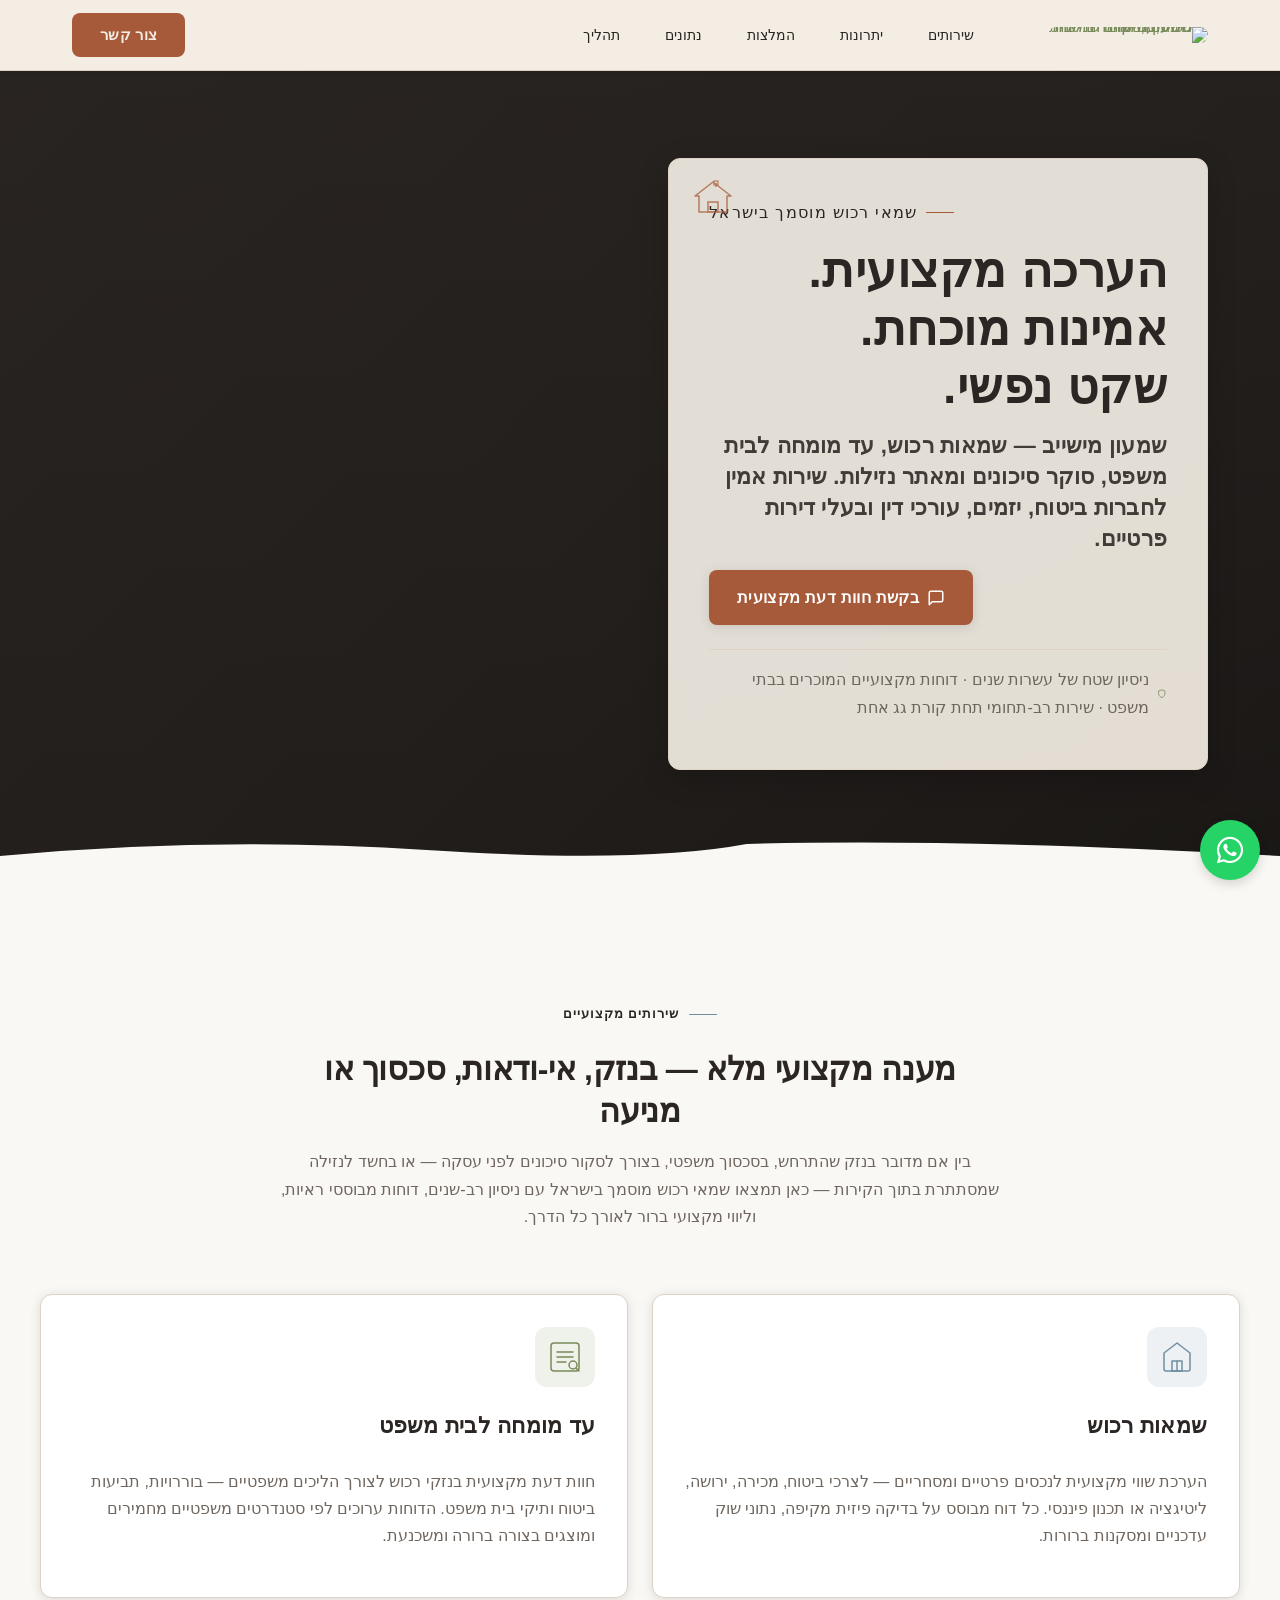
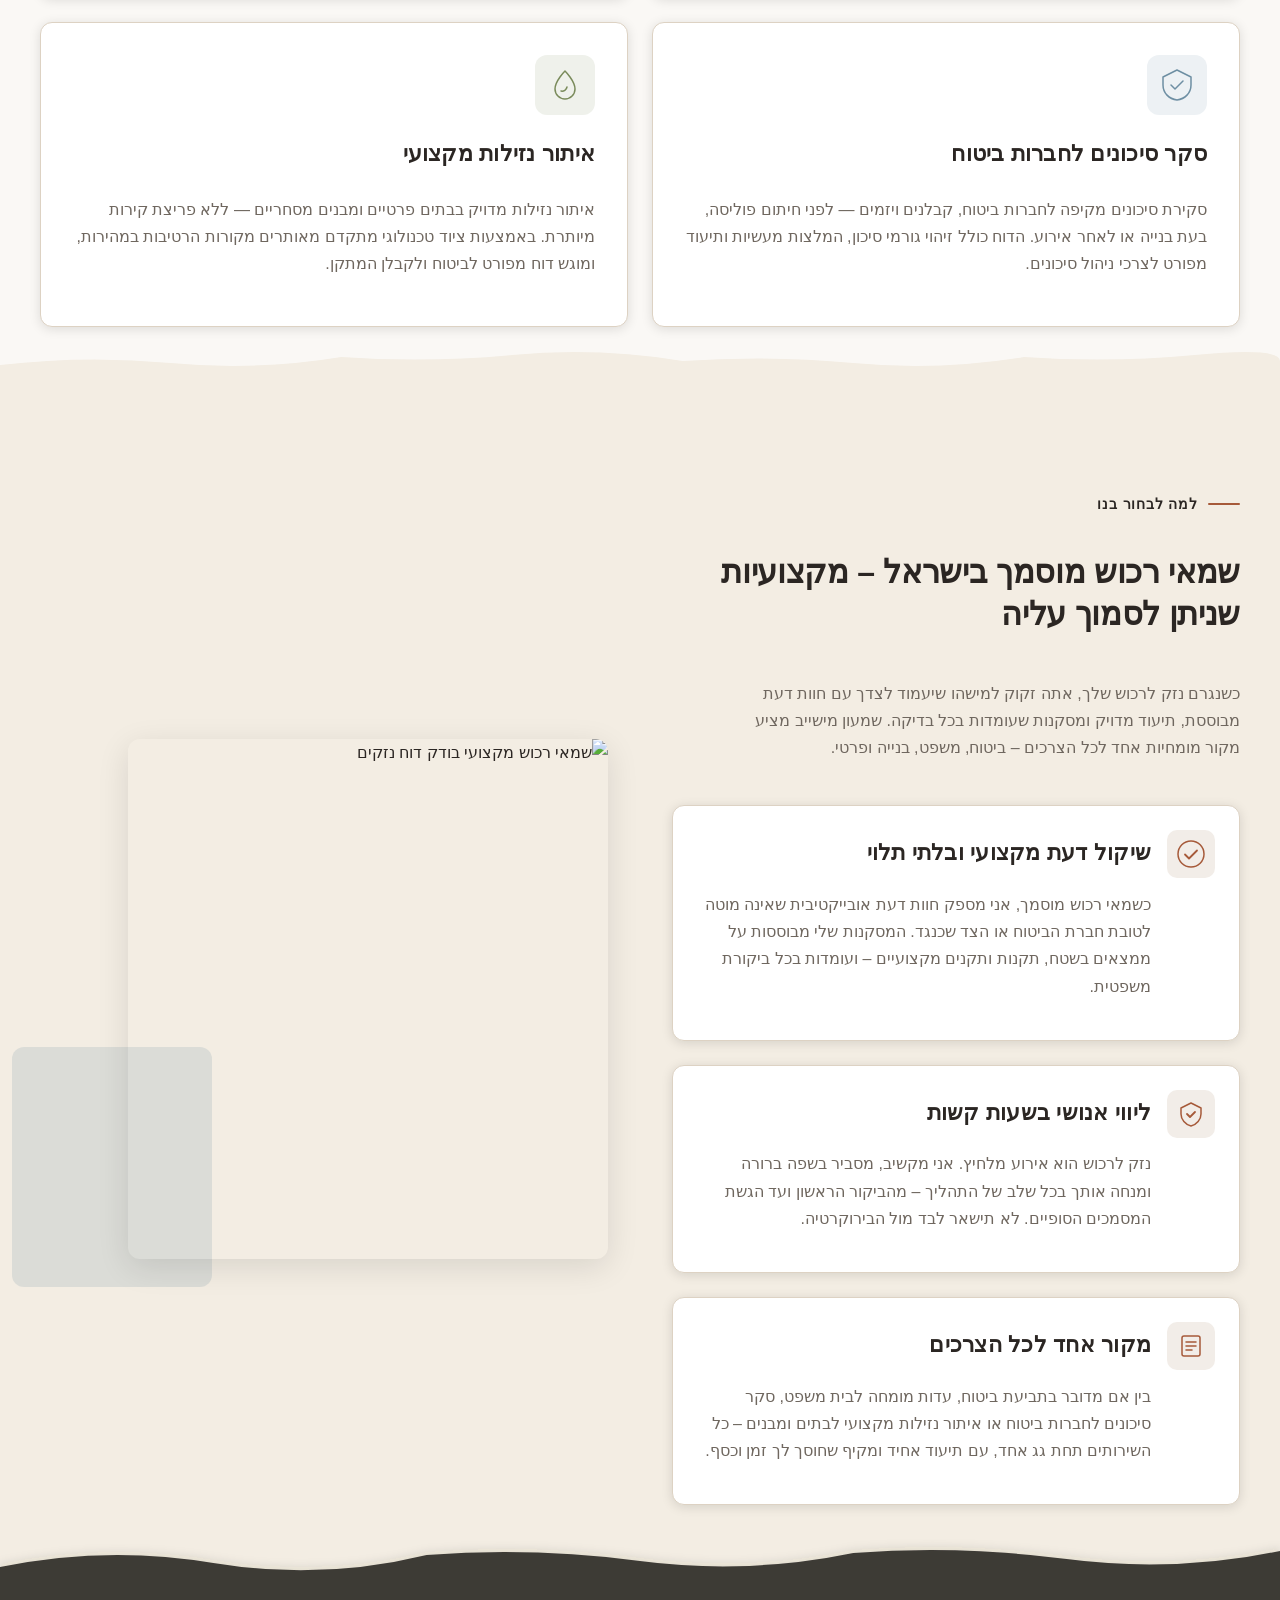
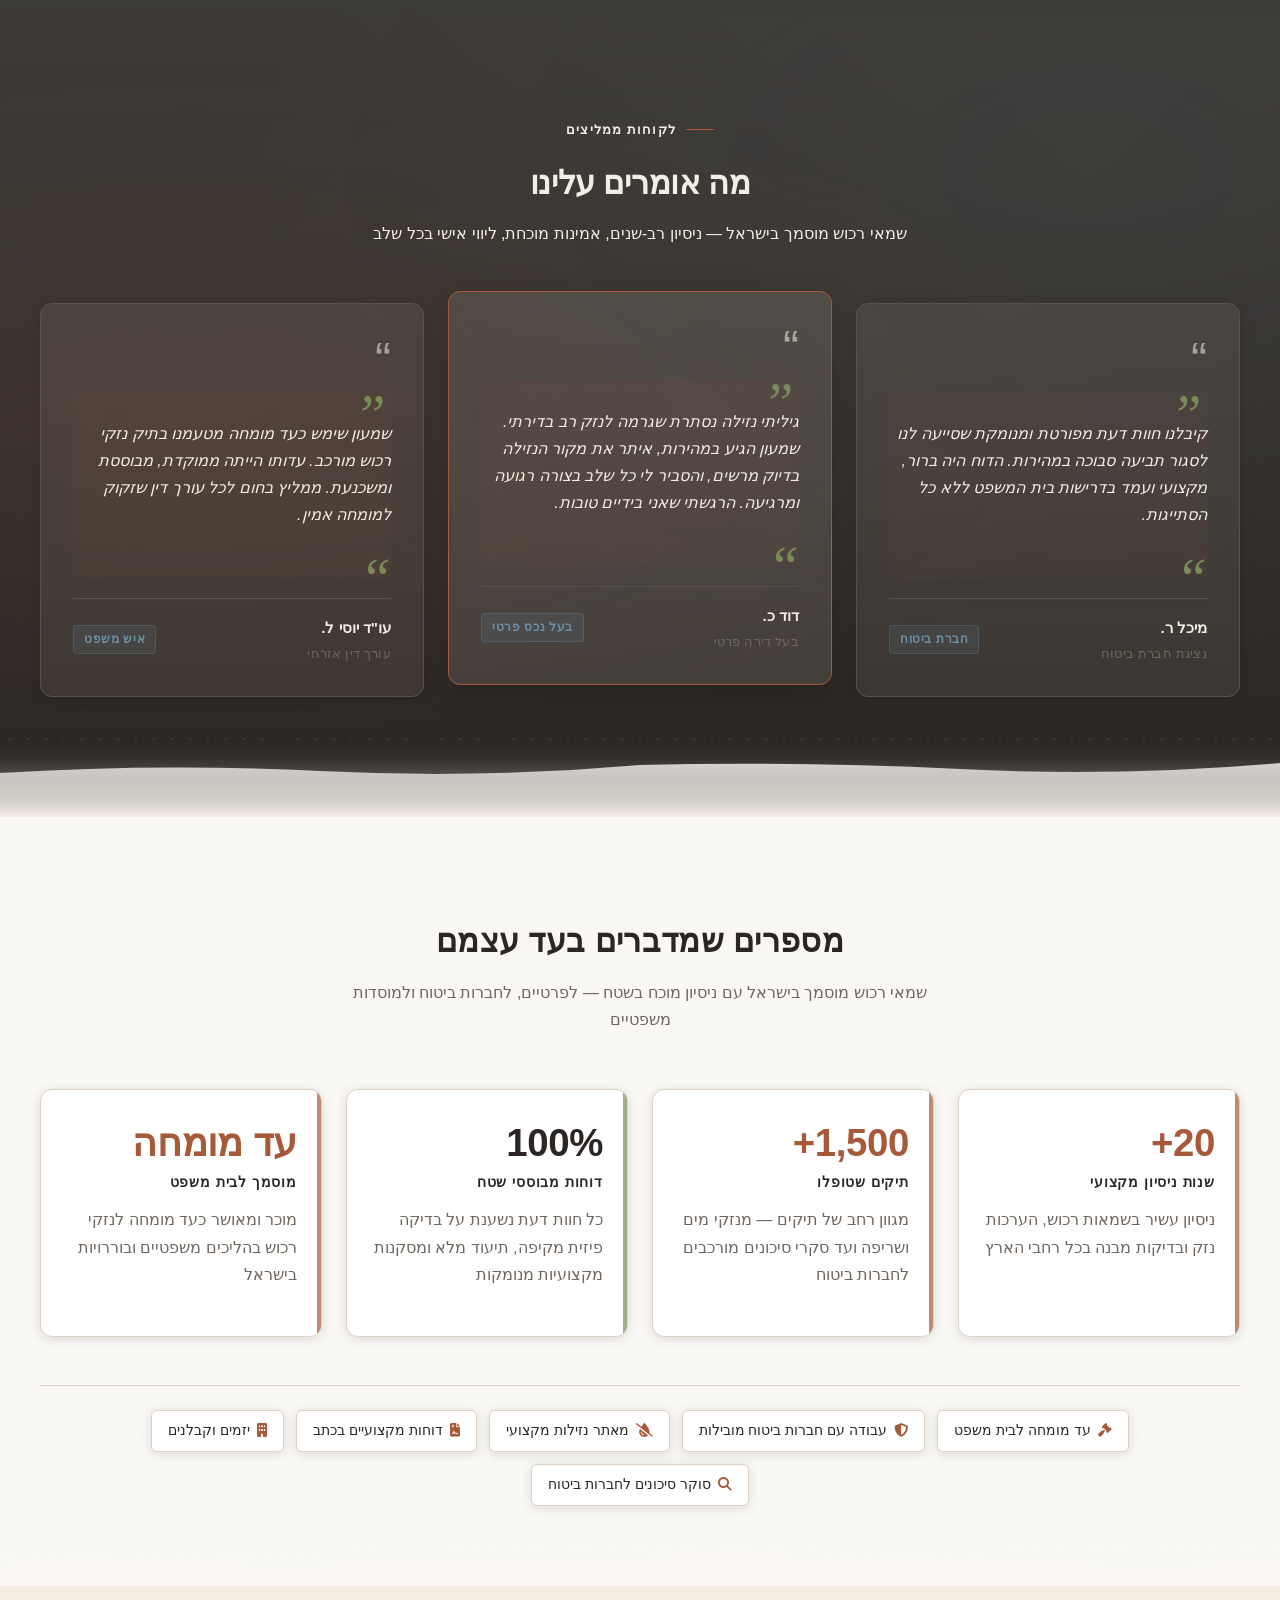
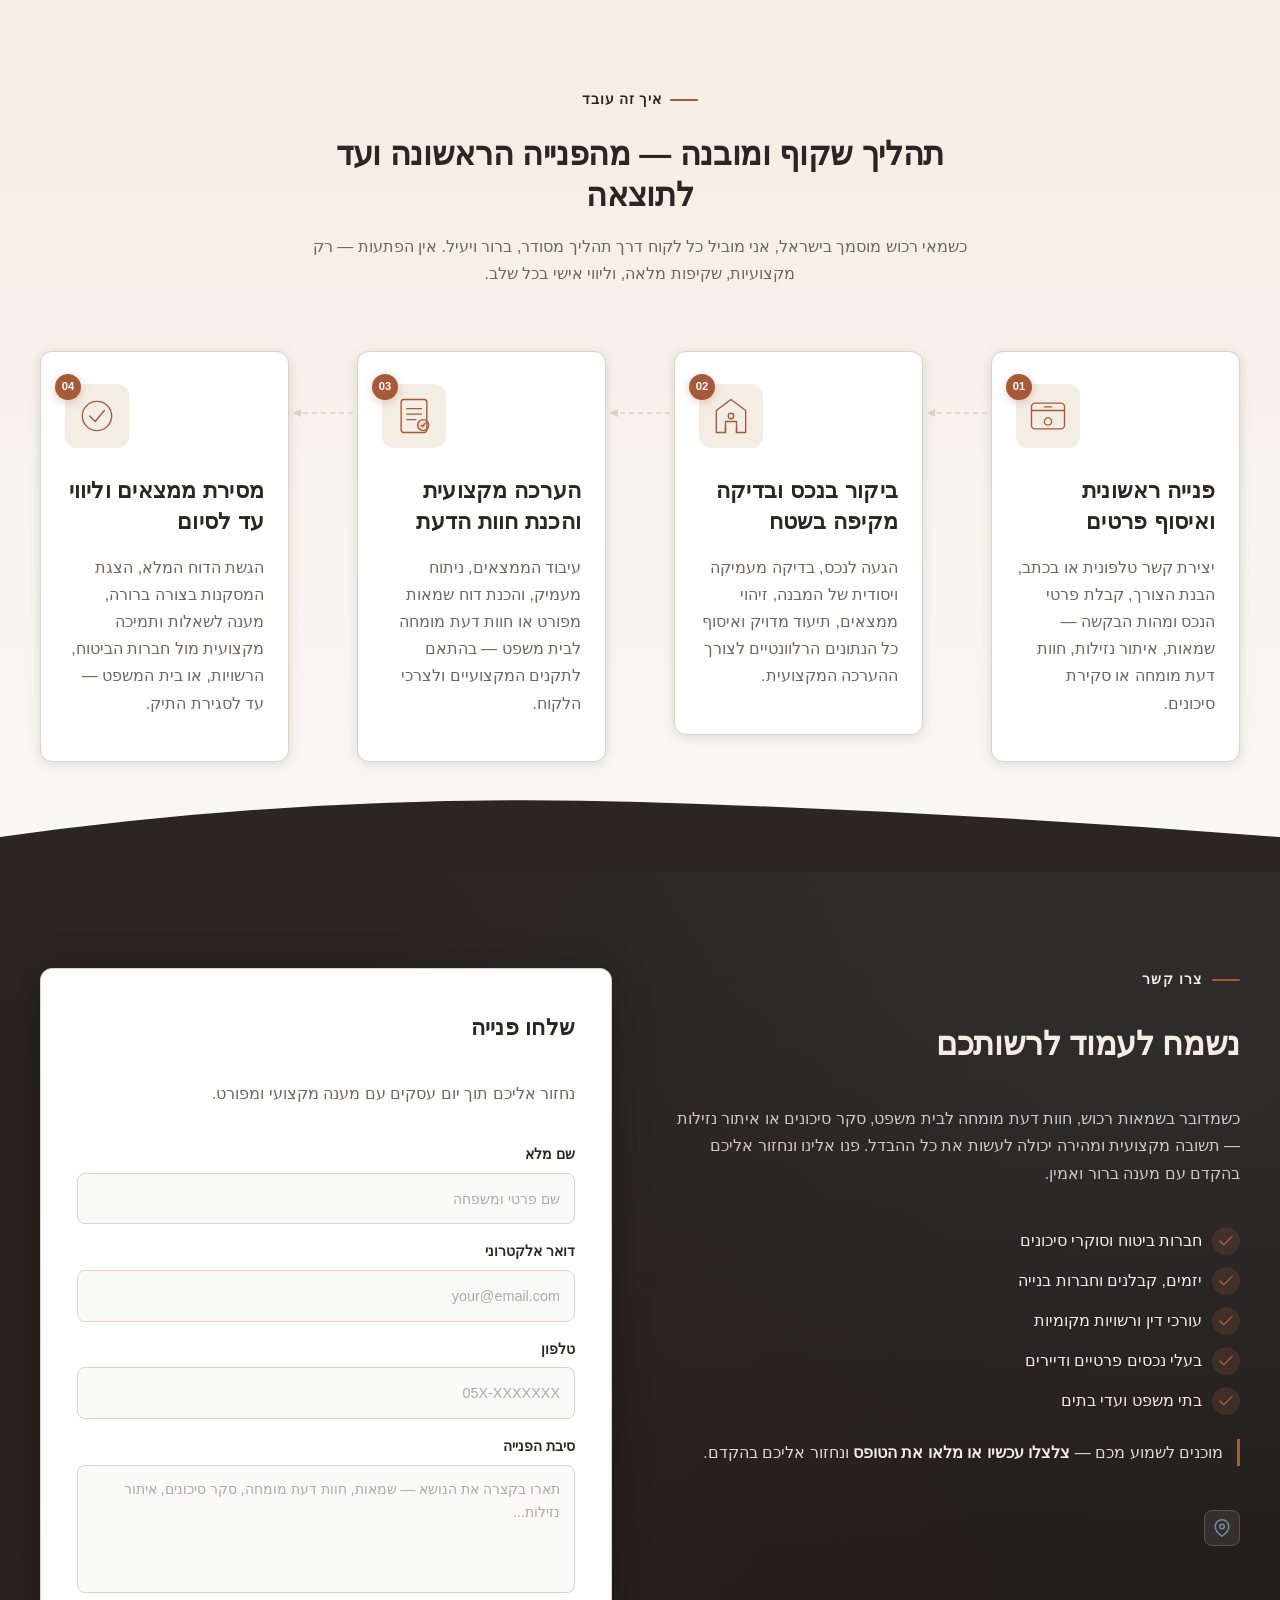
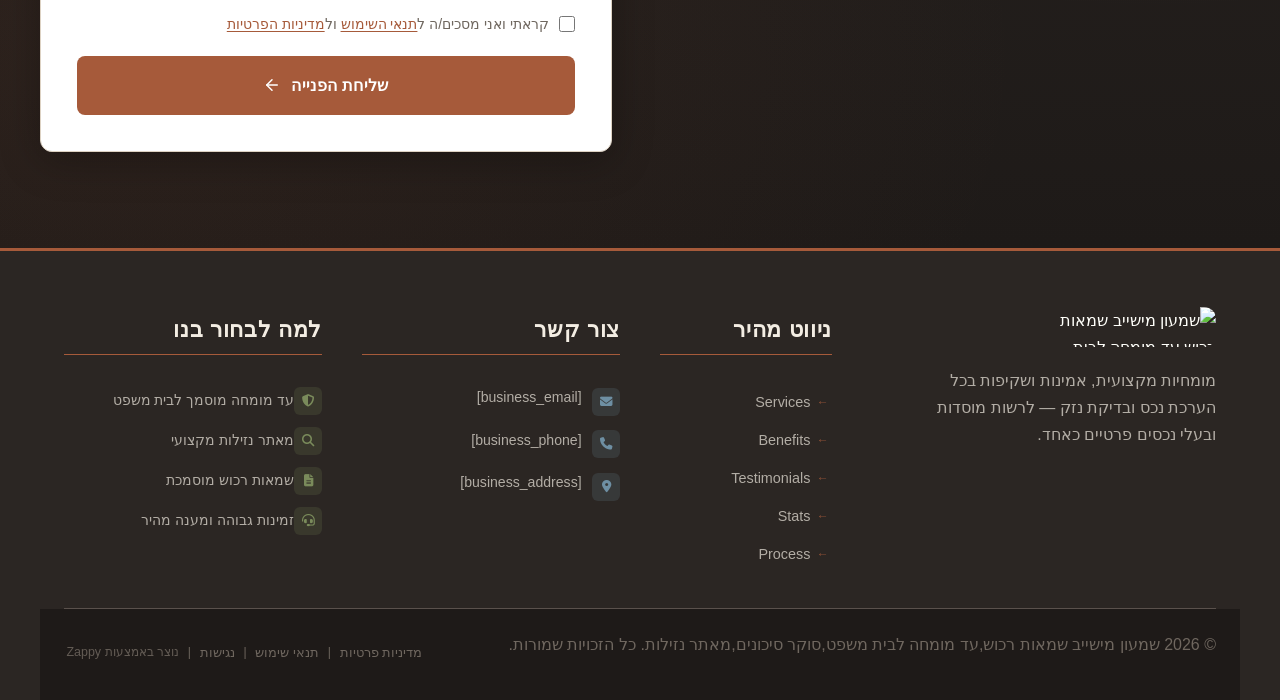
==== index.html @ e1381899 "Initial website commit" ====
<!DOCTYPE html>
<html lang="he" dir="rtl">
<head>
    <meta charset="UTF-8">
    <meta name="viewport" content="width=device-width, initial-scale=1.0">
    <meta name="robots" content="index, follow">
    <title>שמאי רכוש מוסמך בישראל — שמעון מישייב שמאות רכוש,עד מומחה לב</title>
    <meta name="description" content="אני מעוניין להקים אתר עם דף נחיתה בבקשה">
    <meta name="keywords" content="שמאי רכוש מוסמך בישראל, עד מומחה לבית משפט נזקי רכוש, מאתר נזילות מקצועי לבתים ומבנים, סוקר סיכונים לחברות ביטוח">
    
    <!-- Favicons -->
    <link rel="icon" type="image/x-icon" href="/assets/favicon.ico">
    <link rel="icon" type="image/png" sizes="16x16" href="/assets/favicon-16x16.png">
    <link rel="icon" type="image/png" sizes="32x32" href="/assets/favicon-32x32.png">
    <link rel="icon" type="image/png" sizes="48x48" href="/assets/favicon-48x48.png">
    <link rel="icon" type="image/png" sizes="192x192" href="/assets/favicon-192x192.png">
    <link rel="icon" type="image/png" sizes="512x512" href="/assets/favicon-512x512.png">
    <link rel="apple-touch-icon" href="/assets/apple-touch-icon.png">
    <!-- Zappy Analytics -->
<script>
(function() {
  'use strict';
  
  // Configuration
  var config = {
    websiteId: '92c735e1-b9e3-4524-90cc-de8fb5a4987f',
    apiUrl: 'https://api.zappy5.com/api/analytics/track',
    sessionDuration: 30 * 60 * 1000, // 30 minutes
    visitorDuration: 30 * 24 * 60 * 60 * 1000, // 30 days
    trackPageViews: true,
    trackClicks: true,
    trackFormSubmissions: true
  };
  
  // Generate or retrieve persistent visitor ID (30 days)
  function getVisitorId() {
    var visitorKey = 'zappy_visitor_' + config.websiteId;
    var visitor = null;
    
    try {
      visitor = localStorage.getItem(visitorKey);
      if (visitor) {
        var visitorData = JSON.parse(visitor);
        var now = Date.now();
        
        // Check if visitor ID is still valid (30 days)
        if (now - visitorData.created < config.visitorDuration) {
          // Update last seen timestamp
          visitorData.lastSeen = now;
          localStorage.setItem(visitorKey, JSON.stringify(visitorData));
          return visitorData.id;
        }
      }
    } catch (e) {
      console.warn('Zappy Analytics: LocalStorage not available');
    }
    
    // Generate new visitor ID
    var newVisitorId = 'zv_' + Date.now() + '_' + Math.random().toString(36).substr(2, 9);
    
    try {
      localStorage.setItem(visitorKey, JSON.stringify({
        id: newVisitorId,
        created: Date.now(),
        lastSeen: Date.now()
      }));
    } catch (e) {
      // Continue without local storage
    }
    
    return newVisitorId;
  }
  
  // Generate or retrieve session ID (30 minutes)
  function getSessionId() {
    var sessionKey = 'zappy_session_' + config.websiteId;
    var session = null;
    
    try {
      session = sessionStorage.getItem(sessionKey);
      if (session) {
        var sessionData = JSON.parse(session);
        var now = Date.now();
        
        // Check if session is still valid
        if (now - sessionData.timestamp < config.sessionDuration) {
          // Update timestamp
          sessionData.timestamp = now;
          sessionStorage.setItem(sessionKey, JSON.stringify(sessionData));
          return sessionData.id;
        }
      }
    } catch (e) {
      console.warn('Zappy Analytics: SessionStorage not available');
    }
    
    // Generate new session ID
    var newSessionId = 'zs_' + Date.now() + '_' + Math.random().toString(36).substr(2, 9);
    
    try {
      sessionStorage.setItem(sessionKey, JSON.stringify({
        id: newSessionId,
        timestamp: Date.now()
      }));
    } catch (e) {
      // Continue without session storage
    }
    
    return newSessionId;
  }
  
  var visitorId = getVisitorId();
  var sessionId = getSessionId();
  
  // Track an event
  function trackEvent(eventType, data) {
    data = data || {};
    
    var eventData = {
      website_id: config.websiteId,
      event_type: eventType,
      page_path: window.location.pathname,
      referrer: document.referrer || 'direct',
      visitor_id: visitorId,
      session_id: sessionId,
      metadata: data
    };
    
    // Use sendBeacon if available (better for page unload events)
    if (navigator.sendBeacon) {
      var blob = new Blob([JSON.stringify(eventData)], { type: 'application/json' });
      navigator.sendBeacon(config.apiUrl, blob);
    } else {
      // Fallback to fetch
      fetch(config.apiUrl, {
        method: 'POST',
        headers: {
          'Content-Type': 'application/json'
        },
        body: JSON.stringify(eventData),
        keepalive: true
      }).catch(function(error) {
        console.warn('Zappy Analytics: Failed to track event', error);
      });
    }
  }
  
  // Track page view
  if (config.trackPageViews) {
    trackEvent('pageview', {
      title: document.title,
      url: window.location.href
    });
  }
  
  // Track clicks on important elements
  if (config.trackClicks) {
    document.addEventListener('click', function(e) {
      var target = e.target;
      
      // Track button clicks (counted as actions)
      if (target.tagName === 'BUTTON' || target.closest('button')) {
        var button = target.tagName === 'BUTTON' ? target : target.closest('button');
        trackEvent('click', {
          element: 'button',
          text: button.textContent.trim().substring(0, 100),
          id: button.id || null,
          class: button.className || null
        });
      }
      
      // Track link clicks (navigation - not counted as actions)
      else if (target.tagName === 'A' || target.closest('a')) {
        var link = target.tagName === 'A' ? target : target.closest('a');
        trackEvent('navigation', {
          element: 'link',
          text: link.textContent.trim().substring(0, 100),
          href: link.href,
          external: link.hostname !== window.location.hostname
        });
      }
    }, true);
  }
  
  // Track form submissions
  if (config.trackFormSubmissions) {
    document.addEventListener('submit', function(e) {
      var form = e.target;
      
      trackEvent('form_submit', {
        form_id: form.id || null,
        form_name: form.name || null,
        form_action: form.action || null,
        form_method: form.method || 'GET'
      });
    }, true);
  }
  
  // Track time on page (send on page unload)
  var pageLoadTime = Date.now();
  
  window.addEventListener('beforeunload', function() {
    var timeOnPage = Math.floor((Date.now() - pageLoadTime) / 1000); // in seconds
    
    trackEvent('page_unload', {
      time_on_page: timeOnPage,
      page_path: window.location.pathname
    });
  });
  
  // Expose tracking function globally for custom events
  window.zappyAnalytics = {
    track: trackEvent,
    getVisitorId: function() { return visitorId; },
    getSessionId: function() { return sessionId; }
  };
  
})();
</script>
<!-- End Zappy Analytics -->
    <meta property="og:title" content="שמאי רכוש מוסמך בישראל — שמעון מישייב שמאות רכוש,עד מומחה לב">
    <meta property="og:description" content="אני מעוניין להקים אתר עם דף נחיתה בבקשה">
    <meta name="twitter:card" content="summary_large_image">
    <meta name="twitter:title" content="שמאי רכוש מוסמך בישראל — שמעון מישייב שמאות רכוש,עד מומחה לב">
    <meta name="twitter:description" content="אני מעוניין להקים אתר עם דף נחיתה בבקשה">
    <meta property="og:type" content="website">
  <meta property="og:locale" content="he_IL">
  
  
  
  
  
  <link rel="stylesheet" href="https://cdnjs.cloudflare.com/ajax/libs/font-awesome/6.4.0/css/all.min.css">
  <style>
    .skip-link { position: absolute; top: 0; left: 0; transform: translateY(-200%); padding: 12px 18px; background: var(--bg-dark, #1a1a1a); color: var(--text-light, #fff); font-weight: 600; border-radius: 0 0 8px 0; z-index: 10000; }
    .skip-link:focus { transform: none; outline: 2px solid var(--ring, #fff); outline-offset: 2px; }
    :focus-visible { outline: 2px solid var(--ring, currentColor); outline-offset: 3px; }
  </style>


  
    <!-- Favicons -->
    <link rel="icon" type="image/x-icon" href="/assets/favicon.ico">
    <link rel="icon" type="image/png" sizes="16x16" href="/assets/favicon-16x16.png">
    <link rel="icon" type="image/png" sizes="32x32" href="/assets/favicon-32x32.png">
    <link rel="icon" type="image/png" sizes="48x48" href="/assets/favicon-48x48.png">
    <link rel="icon" type="image/png" sizes="192x192" href="/assets/favicon-192x192.png">
    <link rel="icon" type="image/png" sizes="512x512" href="/assets/favicon-512x512.png">
    <link rel="apple-touch-icon" href="/assets/apple-touch-icon.png">
    <!-- Cookie Consent -->
    <link rel="stylesheet" href="https://cdn.jsdelivr.net/npm/vanilla-cookieconsent@3/dist/cookieconsent.css">
    <script src="https://cdn.jsdelivr.net/npm/vanilla-cookieconsent@3/dist/cookieconsent.umd.js"></script>
    <!-- Mickidum Accessibility Toolbar -->
    <script src="https://cdn.jsdelivr.net/gh/mickidum/acc_toolbar/acctoolbar/acctoolbar.min.js"></script>
    <link rel="stylesheet" href="/styles.css">
    <script>window.ZAPPY_WEBSITE_ID = "92c735e1-b9e3-4524-90cc-de8fb5a4987f"; window.ZAPPY_API_BASE = "https://api.zappy5.com";</script>

    <style id="zappy-dropdown-submenu-styles">
      /* ========== DESKTOP DROPDOWN SUBMENU STYLES ========== */
      /* Base styles for dropdown submenus - parent must be positioned */
      .nav-menu li:has(.sub-menu), nav li:has(.sub-menu), .navbar li:has(.sub-menu), #navMenu li:has(.sub-menu) { position: relative; }
      /* Submenu base - hidden by default */
      .nav-menu .sub-menu, nav .sub-menu, .navbar .sub-menu, #navMenu .sub-menu { display: block !important; position: absolute !important; top: 100%; left: 0; min-width: 220px; background: white; border-radius: 8px; box-shadow: 0 8px 25px rgba(0,0,0,0.15); padding: 8px 0; opacity: 0; visibility: hidden; transform: translateY(10px); transition: all 0.3s ease; z-index: 1000; list-style: none; pointer-events: none; }
      /* CRITICAL: Desktop hover styles to show dropdown */
      .nav-menu li:hover > .sub-menu, nav li:hover > .sub-menu, .navbar li:hover > .sub-menu, #navMenu li:hover > .sub-menu { opacity: 1 !important; visibility: visible !important; transform: translateY(0) !important; pointer-events: auto !important; }
      /* Submenu item styling */
      .sub-menu li { list-style: none; margin: 0; padding: 0; }
      .sub-menu a { display: block !important; padding: 10px 16px !important; color: var(--text-dark, #333) !important; font-weight: 500; text-decoration: none; white-space: nowrap; transition: background-color 0.2s; }
      .sub-menu .zappy-nav-child > a { padding-left: 28px !important; font-size: 0.9em !important; opacity: 0.85 !important; }
      [dir="rtl"] .sub-menu .zappy-nav-child > a, html[lang="he"] .sub-menu .zappy-nav-child > a, html[lang="ar"] .sub-menu .zappy-nav-child > a { padding-left: 10px !important; padding-right: 28px !important; }
      .sub-menu .zappy-nav-parent > a { font-weight: 600 !important; }
      .sub-menu a:hover { background-color: #f5f5f5; }
      /* RTL (Hebrew/Arabic) dropdown positioning */
      [dir="rtl"] .nav-menu .sub-menu, [dir="rtl"] nav .sub-menu, [dir="rtl"] .navbar .sub-menu, html[lang="he"] .nav-menu .sub-menu, html[lang="he"] nav .sub-menu, html[lang="he"] .navbar .sub-menu, html[lang="ar"] .nav-menu .sub-menu, html[lang="ar"] nav .sub-menu, html[lang="ar"] .navbar .sub-menu { left: auto !important; right: 0 !important; }
      /* Hide empty dropdown menus (exclude catalog sub-menus that use <a> children instead of <li>) */
      .sub-menu:empty, .sub-menu:not(:has(li:not(.zappy-hidden-menu-item))):not(:has(> a)), .sub-menu:not(:has(li)):not(:has(> a)) { display: none !important; opacity: 0 !important; visibility: hidden !important; pointer-events: none !important; }
      /* Desktop: show submenu on Menu Group hover */
      li:has(.menu-group-title):hover > .sub-menu { opacity: 1 !important; visibility: visible !important; transform: translateY(0) !important; pointer-events: auto !important; }
      /* Menu Group title styling */
      .nav-menu > li > .menu-group-title, #navMenu > li > .menu-group-title { display: inline-block; padding: 0.5rem 1rem; cursor: default; user-select: none; }
      
      /* ========== MOBILE SUBMENU STYLES ========== */
      @media (max-width: 768px) {
        .nav-menu .sub-menu, nav .sub-menu, .navbar .sub-menu, #navMenu .sub-menu { position: static !important; transform: none !important; box-shadow: none !important; background: transparent !important; max-height: 0; overflow: hidden; opacity: 0; visibility: hidden; transition: max-height 0.3s ease, opacity 0.3s ease; padding: 0 !important; border-radius: 0 !important; }
        .navbar .sub-menu.mobile-expanded, .nav-menu .sub-menu.mobile-expanded, #navMenu .sub-menu.mobile-expanded { max-height: none !important; overflow-y: visible !important; opacity: 1 !important; visibility: visible !important; padding: 8px 0 8px 16px !important; }
        [dir="rtl"] .sub-menu.mobile-expanded, html[lang="he"] .sub-menu.mobile-expanded { padding: 8px 16px 8px 0 !important; }
        /* Disable hover behavior on mobile */
        .nav-menu li:hover > .sub-menu, nav li:hover > .sub-menu, .navbar li:hover > .sub-menu, #navMenu li:hover > .sub-menu { opacity: 0; visibility: hidden; pointer-events: none; }
        .nav-menu li > .sub-menu.mobile-expanded, nav li > .sub-menu.mobile-expanded, .navbar li > .sub-menu.mobile-expanded, #navMenu li > .sub-menu.mobile-expanded { opacity: 1 !important; visibility: visible !important; pointer-events: auto !important; }
        .nav-menu li:has(.sub-menu), nav li:has(.sub-menu), .navbar li:has(.sub-menu), #navMenu li:has(.sub-menu) { display: flex !important; flex-wrap: wrap !important; align-items: center !important; position: relative !important; min-height: 44px !important; }
        .nav-menu li:has(.sub-menu) > a, nav li:has(.sub-menu) > a, .navbar li:has(.sub-menu) > a, #navMenu li:has(.sub-menu) > a { flex: 1 !important; min-width: 0 !important; }
        .nav-menu li:has(.sub-menu) > .menu-group-title, nav li:has(.sub-menu) > .menu-group-title, .navbar li:has(.sub-menu) > .menu-group-title, #navMenu li:has(.sub-menu) > .menu-group-title { flex: 1 !important; min-width: 0 !important; padding: 0 !important; line-height: inherit !important; }
        .nav-menu li:has(.sub-menu) > .sub-menu, nav li:has(.sub-menu) > .sub-menu, .navbar li:has(.sub-menu) > .sub-menu, #navMenu li:has(.sub-menu) > .sub-menu { flex-basis: 100% !important; width: 100% !important; }
        .nav-menu li:has(.sub-menu) > a [class*="chevron"], .nav-menu li:has(.sub-menu) > a [class*="arrow"], .nav-menu li:has(.sub-menu) > a .fa-chevron-down, .nav-menu li:has(.sub-menu) > a .fa-angle-down, nav li:has(.sub-menu) > a [class*="chevron"], nav li:has(.sub-menu) > a [class*="arrow"], #navMenu li:has(.sub-menu) > a [class*="chevron"], #navMenu li:has(.sub-menu) > a [class*="arrow"] { display: none !important; visibility: hidden !important; }
        .mobile-submenu-toggle { display: flex !important; align-items: center !important; justify-content: center !important; width: 44px !important; height: auto !important; background: transparent !important; border: none !important; cursor: pointer !important; color: var(--text-dark) !important; position: static !important; flex-shrink: 0 !important; align-self: stretch !important; z-index: 2 !important; padding: 0 !important; margin: 0 !important; }
        .mobile-submenu-toggle::after { content: '' !important; width: 0 !important; height: 0 !important; border-left: 6px solid transparent !important; border-right: 6px solid transparent !important; border-top: 7px solid currentColor !important; transition: transform 0.3s ease !important; }
        .mobile-submenu-toggle.expanded::after { transform: rotate(180deg) !important; }
        .sub-menu a { padding: 10px 0 !important; display: block !important; color: var(--text-dark) !important; white-space: normal !important; }
        .sub-menu .zappy-nav-child > a { padding-left: 28px !important; font-size: 0.9em !important; opacity: 0.85 !important; }
        [dir="rtl"] .sub-menu .zappy-nav-child > a, html[lang="he"] .sub-menu .zappy-nav-child > a, html[lang="ar"] .sub-menu .zappy-nav-child > a { padding-left: 0 !important; padding-right: 28px !important; }
        .sub-menu .zappy-nav-parent > a { font-weight: 600 !important; }
        .nav-menu.active, #navMenu.active { max-width: 100vw !important; overflow-x: hidden !important; box-sizing: border-box !important; }
        .navbar .sub-menu li a, nav.navbar .sub-menu li a, .zappy-products-dropdown .sub-menu a { color: var(--text-dark) !important; }
      }
      @media (min-width: 769px) { .mobile-submenu-toggle { display: none !important; } }
    </style>

    <style id="zappy-widget-visibility">
      html[dir="rtl"] .whatsapp-float { right: 20px !important; left: auto !important; }
      html[dir="ltr"] .whatsapp-float, html:not([dir]) .whatsapp-float { left: 20px !important; right: auto !important; }
      html[dir="rtl"] #mic-access-tool-general-button, html[dir="rtl"] .mic-access-tool-general-button,
      html[dir="rtl"] #mic-init-access-tool .mic-access-tool-general-button,
      html[dir="rtl"] #mic-init-access-tool #mic-access-tool-general-button,
      html[dir="rtl"] ._access-icon { left: 20px !important; right: auto !important; }
      html[dir="ltr"] #mic-access-tool-general-button, html[dir="ltr"] .mic-access-tool-general-button,
      html[dir="ltr"] #mic-init-access-tool .mic-access-tool-general-button,
      html[dir="ltr"] #mic-init-access-tool #mic-access-tool-general-button,
      html[dir="ltr"] ._access-icon,
      html:not([dir]) #mic-access-tool-general-button, html:not([dir]) .mic-access-tool-general-button,
      html:not([dir]) #mic-init-access-tool .mic-access-tool-general-button,
      html:not([dir]) #mic-init-access-tool #mic-access-tool-general-button,
      html:not([dir]) ._access-icon { right: 20px !important; left: auto !important; }
      @media (max-width: 768px) { .whatsapp-float { display: flex !important; } }
      @media (min-width: 769px) { .whatsapp-float { display: flex !important; } }
      @media (max-width: 768px) {
        #mic-access-tool-general-button, .mic-access-tool-general-button,
        #mic-init-access-tool .mic-access-tool-general-button, #mic-init-access-tool #mic-access-tool-general-button,
        ._access-icon { display: flex !important; visibility: visible !important; opacity: 1 !important; pointer-events: auto !important; }
        #mic-access-tool-box.opened-mic-access-tool, .mic-access-tool-box.opened-mic-access-tool,
        #mic-init-access-tool #mic-access-tool-box.opened-mic-access-tool {
          visibility: visible !important; opacity: 1 !important; pointer-events: auto !important;
        }
      }
      @media (min-width: 769px) {
        #mic-access-tool-general-button, .mic-access-tool-general-button,
        #mic-init-access-tool .mic-access-tool-general-button, #mic-init-access-tool #mic-access-tool-general-button,
        ._access-icon { display: flex !important; visibility: visible !important; opacity: 1 !important; pointer-events: auto !important; }
        #mic-access-tool-box.opened-mic-access-tool, .mic-access-tool-box.opened-mic-access-tool,
        #mic-init-access-tool #mic-access-tool-box.opened-mic-access-tool {
          visibility: visible !important; opacity: 1 !important; pointer-events: auto !important;
        }
      }
    </style>
</head>
<body>
<a class="skip-link" href="#main">דלג לתוכן הראשי</a>
  <nav class="navbar" dir="rtl">
  <button class="mobile-toggle" id="mobileToggle" aria-label="Menu">
    <svg class="hamburger-icon" width="24" height="24" viewBox="0 0 24 24" fill="none">
      <path d="M3 12h18M3 6h18M3 18h18" stroke="currentColor" stroke-width="2" stroke-linecap="round"></path>
    </svg>
    <svg class="close-icon" width="24" height="24" viewBox="0 0 24 24" fill="none" style="display: none;">
      <path d="M18 6L6 18M6 6l12 12" stroke="currentColor" stroke-width="2" stroke-linecap="round"></path>
    </svg>
  </button>

  <button class="phone-header-btn" data-phone="[business_phone]" aria-label="Call">
    <svg width="20" height="20" viewBox="0 0 24 24" fill="currentColor">
      <path d="M22 16.92v3a2 2 0 0 1-2.18 2 19.79 19.79 0 0 1-8.63-3.07 19.5 19.5 0 0 1-6-6 19.79 19.79 0 0 1-3.07-8.67A2 2 0 0 1 4.11 2h3a2 2 0 0 1 2 1.72 12.84 12.84 0 0 0 .7 2.81 2 2 0 0 1-.45 2.11L8.09 9.91a16 16 0 0 0 6 6l1.27-1.27a2 2 0 0 1 2.11-.45 12.84 12.84 0 0 0 2.81.7A2 2 0 0 1 22 16.92z"></path>
    </svg>
  </button>

  <div class="nav-container">
    <div class="nav-right-group"><div class="nav-brand">
      <a href="/" class="logo-link"><img class="logo" src="/assets/site-----image-1.webp" alt="שמעון מישייב שמאות רכוש,עד מומחה לבית משפט,סוקר סיכונים,מאתר נזילות"></a>
    </div><ul class="nav-menu" id="navMenu"><li><a href="#services">שירותים</a></li><li><a href="#benefits">יתרונות</a></li><li><a href="#testimonials">המלצות</a></li><li><a href="#stats">נתונים</a></li><li><a href="#process">תהליך</a></li></ul></div>

    

    <div class="nav-cta-container">
      <a href="#contact" class="nav-cta-btn">צור קשר</a>
    </div>
  </div>
</nav>
<script>

// Navbar Mobile Menu Toggle and Contrast Fix
(function() {
  // Use 'load' event instead of 'DOMContentLoaded' to ensure we run AFTER all other scripts
  window.addEventListener('load', function() {
    
    // FIX MOBILE BUTTON CONTRAST
    // Detect navbar background color and apply contrasting color to mobile buttons
    const navbar = document.querySelector('.navbar, nav, header');
    if (!navbar) {
      console.log('[Navbar] Navbar element not found');
      return;
    }
    
    // DECLARE VARIABLES EARLY to avoid Temporal Dead Zone errors
    // These are used in multiple places below
    let mobileToggle = document.getElementById('mobileToggle') ||
                       document.querySelector('.mobile-toggle') ||
                       document.querySelector('.hamburger') ||
                       document.querySelector('.hamburger-menu') ||
                       document.querySelector('.menu-toggle') ||
                       document.querySelector('.burger-menu') ||
                       document.querySelector('[aria-label="Menu"]') ||
                       document.querySelector('[aria-label="תפריט"]');
    
    const phoneBtn = document.querySelector('.phone-header-btn');
    
    const computedStyle = window.getComputedStyle(navbar);
    let bgColor = computedStyle.backgroundColor;
    
    console.log('[Navbar] Initial navbar background:', bgColor);
    
    // Check if background is transparent or rgba with 0 alpha
    const isTransparent = bgColor === 'transparent' || 
                         bgColor === 'rgba(0, 0, 0, 0)' ||
                         (bgColor.startsWith('rgba') && bgColor.includes(', 0)'));
    
    if (isTransparent) {
      // Check for background-image or gradient
      const bgImage = computedStyle.backgroundImage;
      if (bgImage && bgImage !== 'none') {
        console.log('[Navbar] Navbar has background image/gradient, using dark text');
        bgColor = 'rgb(240, 240, 240)'; // Assume light background
      } else {
        // Transparent navbar - check body background
        const bodyBg = window.getComputedStyle(document.body).backgroundColor;
        console.log('[Navbar] Navbar transparent, using body background:', bodyBg);
        bgColor = bodyBg;
      }
    }
    
    // Calculate luminance to determine if background is light or dark
    const rgb = bgColor.match(/\d+/g);
    if (rgb && rgb.length >= 3) {
      const r = parseInt(rgb[0]);
      const g = parseInt(rgb[1]);
      const b = parseInt(rgb[2]);
      const luminance = (0.299 * r + 0.587 * g + 0.114 * b) / 255;
      
      // Mobile button colors are set by Claude's AI-generated CSS (same as .nav-menu a)
      // No dynamic color overrides needed - colors come from the generated navbar CSS
      console.log('[Navbar] Mobile button colors preserved from Claude CSS (luminance:', luminance.toFixed(2) + ')');
      
      // FIX ICON SIZES - Ensure SVGs are properly sized and visible
      // INJECT CRITICAL CSS TO OVERRIDE ANY CONFLICTING RULES
      const criticalCSS = document.createElement('style');
      criticalCSS.id = 'zappy-mobile-nav-fix';
      const htmlLang = document.documentElement.lang || 'en';
      const htmlDir = document.documentElement.dir || 'ltr';
      // Check both dir attribute AND lang for RTL detection
      // dir="rtl" is the most reliable indicator
      const isRTL = htmlDir === 'rtl' || htmlLang === 'he' || htmlLang === 'ar';
      
      criticalCSS.textContent = `
        /* Hide mobile buttons on desktop, show only on mobile */
        @media (min-width: 769px) {
          .mobile-toggle,
          .phone-header-btn {
            display: none !important;
          }
        }
        
        /* Show and position mobile buttons correctly on mobile */
        @media (max-width: 768px) {
          .navbar,
          nav.navbar {
            min-height: 70px !important;
          }

          .mobile-toggle,
          .phone-header-btn {
            position: absolute !important;
            top: 0 !important;
            bottom: 0 !important;
            margin-top: auto !important;
            margin-bottom: auto !important;
            transform: none !important;
            z-index: 1001 !important;
            display: flex !important;
            align-items: center !important;
            justify-content: center !important;
            width: 36px !important;
            height: 36px !important;
            border-radius: 50% !important;
            border: none !important;
            cursor: pointer !important;
            padding: 6px !important;
            background: none !important;
            color: var(--nav-text, var(--text-dark)) !important;
            touch-action: manipulation !important;
            -webkit-tap-highlight-color: transparent !important;
          }

          html[data-zappy-site-type="ecommerce"] .phone-header-btn,
          body[data-zappy-site-type="ecommerce"] .phone-header-btn,
          html[data-zappy-site-type="ecommerce"] header .phone-header-btn,
          html[data-zappy-site-type="ecommerce"] nav .phone-header-btn {
            display: none !important;
            visibility: hidden !important;
            width: 0 !important;
            height: 0 !important;
            min-width: 0 !important;
            overflow: hidden !important;
          }
          
          /* LTR positioning (default): hamburger LEFT, phone RIGHT */
          html:not([dir="rtl"]):not([lang="he"]):not([lang="ar"]) .mobile-toggle,
          html[dir="ltr"] .mobile-toggle {
            left: 12px !important;
            right: auto !important;
          }
          html:not([dir="rtl"]):not([lang="he"]):not([lang="ar"]) .phone-header-btn,
          html[dir="ltr"] .phone-header-btn {
            right: 12px !important;
            left: auto !important;
          }
          
          /* RTL positioning: hamburger RIGHT, phone LEFT */
          html[dir="rtl"] .mobile-toggle,
          html[lang="he"] .mobile-toggle,
          html[lang="ar"] .mobile-toggle {
            right: 12px !important;
            left: auto !important;
          }
          html[dir="rtl"] .phone-header-btn,
          html[lang="he"] .phone-header-btn,
          html[lang="ar"] .phone-header-btn {
            left: 12px !important;
            right: auto !important;
          }
          
          /* CRITICAL: Ensure nav-container has min-height on mobile */
          /* All children are positioned absolutely/fixed on mobile, so height:auto collapses to 0 */
          .nav-container {
            min-height: 70px !important;
            position: relative !important;
          }
          
          /* Ensure SVG icons are properly sized and inherit color */
          .mobile-toggle svg,
          .phone-header-btn svg {
            width: 24px !important;
            height: 24px !important;
            /* Don't force display - let JavaScript control hamburger/close toggle */
          }
          
          /* Reset nav-cta-container on mobile - remove desktop box-shadow/padding */
          /* that creates a visible ghost box when CTA button is hidden */
          .nav-cta-container {
            box-shadow: none !important;
            padding: 0 !important;
          }
          
          /* Hide nav-cta-container entirely on mobile when there's no lang-switcher */
          /* (only the CTA button is inside, and it's hidden on mobile) */
          .nav-cta-container:not(:has(.lang-switcher)) {
            display: none !important;
          }
          
          /* CRITICAL: Prevent hero image fade gradient from bleeding over headline text */
          /* The .image-fade-gradient has bottom: -30px (extends below parent) */
          /* On mobile stacked layout, this overlaps the h1 text below the image */
          .hero-image-column {
            overflow: hidden !important;
          }
          .image-fade-gradient {
            bottom: 0 !important;
          }
          
          /* Hide desktop language switcher on mobile - hamburger menu handles it */
          /* High specificity to override stored CSS */
          .lang-switcher,
          .nav-cta-container .lang-switcher,
          .nav-container .lang-switcher,
          .navbar .lang-switcher,
          .navbar .nav-cta-container .lang-switcher {
            display: none !important;
          }
        }
      `;
      
      // Remove existing fix if present and inject new one
      const existing = document.getElementById('zappy-mobile-nav-fix');
      if (existing) existing.remove();
      document.head.appendChild(criticalCSS);
      
      console.log('[Navbar] Critical CSS injected for mobile nav positioning');
      
      // ONLY apply inline positioning styles on mobile viewport
      // On desktop, the CSS handles hiding these buttons with display: none
      // Inline styles were breaking desktop layout by overriding CSS
      const isMobileViewport = window.innerWidth <= 768;
      
      if (mobileToggle) {
        // Icon sizing applies to all viewports for consistency
        const hamburgerIcon = mobileToggle.querySelector('.hamburger-icon');
        const closeIcon = mobileToggle.querySelector('.close-icon');
        
        if (hamburgerIcon) {
          hamburgerIcon.style.setProperty('width', '24px', 'important');
          hamburgerIcon.style.setProperty('height', '24px', 'important');
          hamburgerIcon.style.setProperty('display', 'block', 'important'); // Show hamburger by default
        }
        if (closeIcon) {
          closeIcon.style.setProperty('width', '24px', 'important');
          closeIcon.style.setProperty('height', '24px', 'important');
          closeIcon.style.setProperty('display', 'none', 'important'); // Hide close icon by default
        }
        
        // ONLY set positioning inline styles on mobile
        if (isMobileViewport) {
          mobileToggle.style.setProperty('position', 'absolute', 'important');
          mobileToggle.style.setProperty('top', '0', 'important');
          mobileToggle.style.setProperty('bottom', '0', 'important');
          mobileToggle.style.setProperty('margin-top', 'auto', 'important');
          mobileToggle.style.setProperty('margin-bottom', 'auto', 'important');
          mobileToggle.style.setProperty('transform', 'none', 'important');
          mobileToggle.style.setProperty('z-index', '1001', 'important');
          
          // Clear any inline left/right so CSS can take over based on html[dir]
          mobileToggle.style.removeProperty('left');
          mobileToggle.style.removeProperty('right');
          
          console.log('[Navbar] Mobile toggle positioning applied (mobile viewport)');
        } else {
          // On desktop, clear any positioning styles to let CSS handle it
          mobileToggle.style.removeProperty('position');
          mobileToggle.style.removeProperty('top');
          mobileToggle.style.removeProperty('transform');
          mobileToggle.style.removeProperty('z-index');
          mobileToggle.style.removeProperty('left');
          mobileToggle.style.removeProperty('right');
          console.log('[Navbar] Desktop viewport - cleared mobile toggle inline positioning');
        }
      }
      
      if (phoneBtn) {
        // Icon sizing applies to all viewports
        const phoneIcon = phoneBtn.querySelector('svg');
        if (phoneIcon) {
          phoneIcon.style.width = '24px';
          phoneIcon.style.height = '24px';
          phoneIcon.setAttribute('width', '24');
          phoneIcon.setAttribute('height', '24');
        }
        
        // ONLY set positioning inline styles on mobile
        if (isMobileViewport) {
          phoneBtn.style.setProperty('position', 'absolute', 'important');
          phoneBtn.style.setProperty('top', '0', 'important');
          phoneBtn.style.setProperty('bottom', '0', 'important');
          phoneBtn.style.setProperty('margin-top', 'auto', 'important');
          phoneBtn.style.setProperty('margin-bottom', 'auto', 'important');
          phoneBtn.style.setProperty('transform', 'none', 'important');
          phoneBtn.style.setProperty('z-index', '1001', 'important');
          
          // Clear any inline left/right so CSS can take over based on html[dir]
          phoneBtn.style.removeProperty('left');
          phoneBtn.style.removeProperty('right');
          
          console.log('[Navbar] Phone button positioning applied (mobile viewport)');
        } else {
          // On desktop, clear any positioning styles to let CSS handle it
          phoneBtn.style.removeProperty('position');
          phoneBtn.style.removeProperty('top');
          phoneBtn.style.removeProperty('transform');
          phoneBtn.style.removeProperty('z-index');
          phoneBtn.style.removeProperty('left');
          phoneBtn.style.removeProperty('right');
          console.log('[Navbar] Desktop viewport - cleared phone button inline positioning');
        }
      }
    } else {
      console.log('[Navbar] Could not parse background color:', bgColor);
    }
    
    // MOBILE MENU TOGGLE
    // Re-query in case DOM changed (mobileToggle already declared at top of function)
    mobileToggle = document.getElementById('mobileToggle') ||
                   document.querySelector('.mobile-toggle') ||
                   document.querySelector('.hamburger') ||
                   document.querySelector('.hamburger-menu') ||
                   document.querySelector('.menu-toggle') ||
                   document.querySelector('.burger-menu') ||
                   document.querySelector('[aria-label="Menu"]') ||
                   document.querySelector('[aria-label="תפריט"]');
    
    // EXPANDED SEARCH: Find nav menu by ID or class
    const navMenu = document.getElementById('navMenu') ||
                  document.querySelector('.nav-menu') ||
                  document.querySelector('.nav-links') ||
                  document.querySelector('nav ul:not(.submenu)');
    
    if (!mobileToggle || !navMenu) {
      console.log('[Navbar] Mobile toggle or menu not found:', { toggle: !!mobileToggle, menu: !!navMenu });
      return;
    }
    
    // Ensure navMenu has ID for CSS targeting
    if (!navMenu.id) {
      navMenu.id = 'navMenu';
    }
    
    console.log('[Navbar] Initializing mobile menu...');
    
    // Remove any existing event listeners by cloning the button
    const newToggle = mobileToggle.cloneNode(true);
    mobileToggle.parentNode.replaceChild(newToggle, mobileToggle);
    
    // Toggle menu handler (shared by click and touchend)
    function handleToggle(e) {
      e.preventDefault();
      e.stopPropagation();
      
      const hamburgerIcon = newToggle.querySelector('.hamburger-icon');
      const closeIcon = newToggle.querySelector('.close-icon');
      const isActive = navMenu.classList.contains('active');
      
      if (isActive) {
        // Close menu
        navMenu.classList.remove('active');
        if (hamburgerIcon) hamburgerIcon.style.setProperty('display', 'block', 'important');
        if (closeIcon) closeIcon.style.setProperty('display', 'none', 'important');
        document.body.style.overflow = '';
        console.log('[Navbar] Menu closed');
      } else {
        // Open menu
        navMenu.classList.add('active');
        if (hamburgerIcon) hamburgerIcon.style.setProperty('display', 'none', 'important');
        if (closeIcon) closeIcon.style.setProperty('display', 'block', 'important');
        document.body.style.overflow = 'hidden';
        console.log('[Navbar] Menu opened');
      }
    }
    
    // Use click for desktop/emulation and touchend as iOS Safari fallback.
    // Prevent double-fire with a timestamp guard.
    var lastToggleTime = 0;
    function guardedToggle(e) {
      var now = Date.now();
      if (now - lastToggleTime < 300) return;
      lastToggleTime = now;
      handleToggle(e);
    }
    
    newToggle.addEventListener('click', guardedToggle);
    newToggle.addEventListener('touchend', guardedToggle);
    
    // Close menu when clicking nav links (but NOT dropdown toggles)
    const navLinks = navMenu.querySelectorAll('a');
    navLinks.forEach(function(link) {
      link.addEventListener('click', function() {
        // Don't close if it's a dropdown child (unless it's a real navigation link)
        if (this.getAttribute('href') === '#') return;
        
        const hamburgerIcon = newToggle.querySelector('.hamburger-icon');
        const closeIcon = newToggle.querySelector('.close-icon');
        
        navMenu.classList.remove('active');
        if (hamburgerIcon) hamburgerIcon.style.setProperty('display', 'block', 'important');
        if (closeIcon) closeIcon.style.setProperty('display', 'none', 'important');
        document.body.style.overflow = '';
        console.log('[Navbar] Menu closed (link clicked)');
      });
    });
    
    // DROPDOWN MENU TOGGLE (for mobile and touch devices)
    var dropdownToggles = navMenu.querySelectorAll('.dropdown-toggle');
    dropdownToggles.forEach(function(toggle) {
      toggle.addEventListener('click', function(e) {
        e.preventDefault();
        e.stopPropagation();
        var parent = this.closest('.nav-dropdown');
        if (!parent) return;
        
        // Close other open dropdowns at the same level
        var siblings = parent.parentNode.querySelectorAll('.nav-dropdown.open');
        siblings.forEach(function(sib) {
          if (sib !== parent) sib.classList.remove('open');
        });
        
        parent.classList.toggle('open');
        console.log('[Navbar] Dropdown toggled:', parent.classList.contains('open') ? 'open' : 'closed');
      });
    });
    
    // Close dropdowns when clicking outside
    document.addEventListener('click', function(e) {
      if (!e.target.closest('.nav-dropdown')) {
        var openDropdowns = document.querySelectorAll('.nav-dropdown.open');
        openDropdowns.forEach(function(dd) { dd.classList.remove('open'); });
      }
    });
    
    console.log('[Navbar] Dropdown handlers initialized for ' + dropdownToggles.length + ' dropdowns');
    
    // Phone button functionality (phoneBtn already declared at top of function)
    if (phoneBtn) {
      phoneBtn.addEventListener('click', function() {
        // Get phone number from placeholder in page or use default
        const phoneLinks = document.querySelectorAll('a[href^="tel:"]');
        const phoneNumber = phoneLinks.length > 0 
          ? phoneLinks[0].getAttribute('href').replace('tel:', '')
          : '[business_phone]';
        
        window.location.href = 'tel:' + phoneNumber;
        console.log('[Navbar] Phone button clicked');
      });
    }
    
    console.log('[Navbar] Mobile menu initialized successfully');
    
    // WhatsApp button visibility is now controlled via CSS (siteSettings).
    // No JS-based desktop hiding — the button is visible on both mobile and desktop by default.
  });
})();

</script>
  
  <main id="main">
    <section data-band-index="0" id="hero" class="index-hero-section" data-layout-spec="בית-hero" dir="rtl" data-hero-type="fullscreen-scrim">
  <!-- Background image layer -->
  <div class="index-hero-bg" aria-hidden="true">
    <img loading="eager" fetchpriority="high" data-hero-bg="true" data-placeholder="index-hero-image-1" data-context="A calm, professional property inspection scene in warm natural light. A middle-aged Israeli male surveyor in smart casual attire carefully examines moisture damage on an interior wall of a residential apartment. He holds a professional moisture meter device, with a clipboard nearby. The room has warm beige plaster walls, soft afternoon light coming through a window. The atmosphere is trustworthy and understated — not glossy or corporate. Realistic photography style, shallow depth of field, earthy tones." width="1200" height="700" src="/assets/site-index-hero-image-1.webp" alt="שמאי רכוש מקצועי בודק נזקי רטיבות בדירה">
  </div>

  <!-- Scrim overlay for legibility -->
  <div class="index-hero-scrim" aria-hidden="true"></div>

  <!-- Content container -->
  <div class="index-hero-container">
    <!-- Frosted content card -->
    <article class="index-hero-card">
      <!-- Decorative house outline motif -->
      <svg class="index-hero-motif" data-no-icon-edit="true" aria-hidden="true" viewBox="0 0 40 36" fill="none" xmlns="http://www.w3.org/2000/svg" width="40" height="36">
        <path d="M20 3L2 17h4v16h28V17h4L20 3z" stroke="var(--primary)" stroke-width="1.5" stroke-linejoin="round" fill="none"></path>
        <rect x="15" y="23" width="10" height="10" stroke="var(--primary)" stroke-width="1.5" fill="none"></rect>
        <line x1="23" y1="4" x2="23" y2="8" stroke="var(--primary)" stroke-width="1.5"></line>
        <rect x="21" y="2" width="4" height="4" stroke="var(--primary)" stroke-width="1.2" fill="none"></rect>
      </svg>

      <!-- Eyebrow label -->
      <p class="index-hero-eyebrow">שמאי רכוש מוסמך בישראל</p>

      <!-- Main headline -->
      <h1 class="index-hero-h1">הערכה מקצועית. אמינות מוכחת.<br>שקט נפשי.</h1>

      <!-- Supporting subtitle -->
      <h3 class="index-hero-subtitle">שמעון מישייב — שמאות רכוש, עד מומחה לבית משפט, סוקר סיכונים ומאתר נזילות. שירות אמין לחברות ביטוח, יזמים, עורכי דין ובעלי דירות פרטיים.</h3>

      <!-- CTA Buttons -->
      <div class="index-hero-ctas">
        <a href="#contact" class="index-hero-btn-primary">
          <svg data-element-type="icon" data-icon-type="svg" aria-hidden="true" width="18" height="18" viewBox="0 0 24 24" fill="none" stroke="currentColor" stroke-width="2" stroke-linecap="round" stroke-linejoin="round"><path d="M21 15a2 2 0 0 1-2 2H7l-4 4V5a2 2 0 0 1 2-2h14a2 2 0 0 1 2 2z"></path></svg>
          בקשת חוות דעת מקצועית
        </a>
        
      </div>

      <!-- Trust line -->
      <p class="index-hero-trust">
        <svg data-element-type="icon" data-icon-type="svg" aria-hidden="true" width="15" height="15" viewBox="0 0 24 24" fill="none" stroke="var(--accent)" stroke-width="2" stroke-linecap="round" stroke-linejoin="round"><path d="M12 22s8-4 8-10V5l-8-3-8 3v7c0 6 8 10 8 10z"></path></svg>
        ניסיון שטח של עשרות שנים · דוחות מקצועיים המוכרים בבתי משפט · שירות רב-תחומי תחת קורת גג אחת
      </p>
    </article>
  </div>

  <!-- Bottom diagonal divider -->
  <div class="index-hero-divider-wrapper">
    <svg data-no-icon-edit="true" aria-hidden="true" viewBox="0 0 1200 72" preserveAspectRatio="none" xmlns="http://www.w3.org/2000/svg">
      <path d="M0,72 L0,28 Q200,8 400,22 T700,16 Q900,10 1200,28 L1200,72 Z" fill="#FAF8F5"></path>
    </svg>
  </div>
</section>

<section data-band-index="1" id="services" class="index-services-section" data-layout-spec="בית-services" dir="rtl">
  <div class="index-services-container">

    <!-- Intro Block -->
    <div class="index-services-intro">
      <span class="index-services-label">
        <span class="index-services-label-dash" aria-hidden="true"></span>
        שירותים מקצועיים
      </span>
      <h2 class="index-services-heading">מענה מקצועי מלא — בנזק, אי-ודאות, סכסוך או מניעה</h2>
      <p class="index-services-subtext">בין אם מדובר בנזק שהתרחש, בסכסוך משפטי, בצורך לסקור סיכונים לפני עסקה — או בחשד לנזילה שמסתתרת בתוך הקירות — כאן תמצאו שמאי רכוש מוסמך בישראל עם ניסיון רב-שנים, דוחות מבוססי ראיות, וליווי מקצועי ברור לאורך כל הדרך.</p>
    </div>

    <!-- Services Grid -->
    <div class="index-services-grid">

      <!-- Card 1: Property Appraisal -->
      <article class="index-services-card">
        <div class="index-services-icon-wrap index-services-icon-blue">
          <svg data-element-type="icon" data-icon-type="svg" xmlns="http://www.w3.org/2000/svg" width="36" height="36" viewBox="0 0 36 36" fill="none" stroke="currentColor" stroke-width="1.5" stroke-linecap="round" stroke-linejoin="round" aria-hidden="true">
            <path d="M5 14L18 4l13 10v16a2 2 0 01-2 2H7a2 2 0 01-2-2V14z"></path>
            <rect x="13" y="22" width="10" height="10"></rect>
            <line x1="18" y1="22" x2="18" y2="32"></line>
          </svg>
        </div>
        <div class="index-services-card-content">
          <h3>שמאות רכוש</h3>
          <p>הערכת שווי מקצועית לנכסים פרטיים ומסחריים — לצרכי ביטוח, מכירה, ירושה, ליטיגציה או תכנון פיננסי. כל דוח מבוסס על בדיקה פיזית מקיפה, נתוני שוק עדכניים ומסקנות ברורות.</p>
        </div>
      </article>

      <!-- Card 2: Expert Witness -->
      <article class="index-services-card">
        <div class="index-services-icon-wrap index-services-icon-olive">
          <svg data-element-type="icon" data-icon-type="svg" xmlns="http://www.w3.org/2000/svg" width="36" height="36" viewBox="0 0 36 36" fill="none" stroke="currentColor" stroke-width="1.5" stroke-linecap="round" stroke-linejoin="round" aria-hidden="true">
            <rect x="4" y="4" width="28" height="28" rx="3"></rect>
            <line x1="10" y1="13" x2="26" y2="13"></line>
            <line x1="10" y1="18" x2="26" y2="18"></line>
            <line x1="10" y1="23" x2="19" y2="23"></line>
            <circle cx="26" cy="26" r="4" fill="none"></circle>
            <line x1="29" y1="29" x2="32" y2="32"></line>
          </svg>
        </div>
        <div class="index-services-card-content">
          <h3>עד מומחה לבית משפט</h3>
          <p>חוות דעת מקצועית בנזקי רכוש לצורך הליכים משפטיים — בוררויות, תביעות ביטוח ותיקי בית משפט. הדוחות ערוכים לפי סטנדרטים משפטיים מחמירים ומוצגים בצורה ברורה ומשכנעת.</p>
        </div>
      </article>

      <!-- Card 3: Risk Survey -->
      <article class="index-services-card">
        <div class="index-services-icon-wrap index-services-icon-blue">
          <svg data-element-type="icon" data-icon-type="svg" xmlns="http://www.w3.org/2000/svg" width="36" height="36" viewBox="0 0 36 36" fill="none" stroke="currentColor" stroke-width="1.5" stroke-linecap="round" stroke-linejoin="round" aria-hidden="true">
            <path d="M18 3L4 10v8c0 8 6 14 14 15 8-1 14-7 14-15v-8L18 3z"></path>
            <polyline points="12,18 16,22 24,14"></polyline>
          </svg>
        </div>
        <div class="index-services-card-content">
          <h3>סקר סיכונים לחברות ביטוח</h3>
          <p>סקירת סיכונים מקיפה לחברות ביטוח, קבלנים ויזמים — לפני חיתום פוליסה, בעת בנייה או לאחר אירוע. הדוח כולל זיהוי גורמי סיכון, המלצות מעשיות ותיעוד מפורט לצרכי ניהול סיכונים.</p>
        </div>
      </article>

      <!-- Card 4: Leak Detection -->
      <article class="index-services-card">
        <div class="index-services-icon-wrap index-services-icon-olive">
          <svg data-element-type="icon" data-icon-type="svg" xmlns="http://www.w3.org/2000/svg" width="36" height="36" viewBox="0 0 36 36" fill="none" stroke="currentColor" stroke-width="1.5" stroke-linecap="round" stroke-linejoin="round" aria-hidden="true">
            <path d="M18 4C18 4 8 14 8 22a10 10 0 0020 0C28 14 18 4 18 4z"></path>
            <path d="M14 24a5 5 0 006-4"></path>
          </svg>
        </div>
        <div class="index-services-card-content">
          <h3>איתור נזילות מקצועי</h3>
          <p>איתור נזילות מדויק בבתים פרטיים ומבנים מסחריים — ללא פריצת קירות מיותרת. באמצעות ציוד טכנולוגי מתקדם מאותרים מקורות הרטיבות במהירות, ומוגש דוח מפורט לביטוח ולקבלן המתקן.</p>
        </div>
      </article>

    </div>
    <!-- End Grid -->

  </div>

  <!-- Bottom Wave Divider -->
  <div class="index-services-divider-wrapper">
    <svg data-no-icon-edit="true" aria-hidden="true" viewBox="0 0 1200 70" preserveAspectRatio="none" xmlns="http://www.w3.org/2000/svg">
      <path d="M0,70 L0,38 Q80,28 160,36 T320,30 Q400,36 480,28 T640,34 Q720,28 800,36 T960,30 Q1040,36 1120,28 T1200,34 L1200,70 Z" fill="#F3EDE3"></path>
    </svg>
  </div>

</section>

<section data-band-index="2" id="benefits" class="index-benefits-section" data-layout-spec="בית-benefits" dir="rtl">
  <div class="index-benefits-container">
    <div class="index-benefits-layout">

      <!-- Content Column (START = RIGHT in RTL) -->
      <div class="index-benefits-content">
        <div class="index-benefits-label">
          <span class="index-benefits-label-dash" aria-hidden="true"></span>
          <span class="index-benefits-label-text">למה לבחור בנו</span>
        </div>
        <h2 class="index-benefits-heading">שמאי רכוש מוסמך בישראל – מקצועיות שניתן לסמוך עליה</h2>
        <p class="index-benefits-intro">כשנגרם נזק לרכוש שלך, אתה זקוק למישהו שיעמוד לצדך עם חוות דעת מבוססת, תיעוד מדויק ומסקנות שעומדות בכל בדיקה. שמעון מישייב מציע מקור מומחיות אחד לכל הצרכים – ביטוח, משפט, בנייה ופרטי.</p>

        <div class="index-benefits-list">

          <article class="index-benefit-item">
            <div class="index-benefit-icon-wrap" aria-hidden="true">
              <svg data-element-type="icon" data-icon-type="svg" width="28" height="28" viewBox="0 0 28 28" fill="none" xmlns="http://www.w3.org/2000/svg">
                <circle cx="14" cy="14" r="13" stroke="currentColor" stroke-width="1.5"></circle>
                <path d="M8 14.5l4 4 8-8" stroke="currentColor" stroke-width="1.8" stroke-linecap="round" stroke-linejoin="round"></path>
              </svg>
            </div>
            <div class="index-benefit-text">
              <h3>שיקול דעת מקצועי ובלתי תלוי</h3>
              <p>כשמאי רכוש מוסמך, אני מספק חוות דעת אובייקטיבית שאינה מוטה לטובת חברת הביטוח או הצד שכנגד. המסקנות שלי מבוססות על ממצאים בשטח, תקנות ותקנים מקצועיים – ועומדות בכל ביקורת משפטית.</p>
            </div>
          </article>

          <article class="index-benefit-item">
            <div class="index-benefit-icon-wrap" aria-hidden="true">
              <svg data-element-type="icon" data-icon-type="svg" width="28" height="28" viewBox="0 0 28 28" fill="none" xmlns="http://www.w3.org/2000/svg">
                <path d="M14 3L4 8v6c0 5.5 4.3 10.7 10 12 5.7-1.3 10-6.5 10-12V8L14 3z" stroke="currentColor" stroke-width="1.5" stroke-linejoin="round"></path>
                <path d="M10 14l3 3 5-5" stroke="currentColor" stroke-width="1.8" stroke-linecap="round" stroke-linejoin="round"></path>
              </svg>
            </div>
            <div class="index-benefit-text">
              <h3>ליווי אנושי בשעות קשות</h3>
              <p>נזק לרכוש הוא אירוע מלחיץ. אני מקשיב, מסביר בשפה ברורה ומנחה אותך בכל שלב של התהליך – מהביקור הראשון ועד הגשת המסמכים הסופיים. לא תישאר לבד מול הבירוקרטיה.</p>
            </div>
          </article>

          <article class="index-benefit-item">
            <div class="index-benefit-icon-wrap" aria-hidden="true">
              <svg data-element-type="icon" data-icon-type="svg" width="28" height="28" viewBox="0 0 28 28" fill="none" xmlns="http://www.w3.org/2000/svg">
                <rect x="5" y="4" width="18" height="20" rx="2" stroke="currentColor" stroke-width="1.5"></rect>
                <path d="M9 10h10M9 14h10M9 18h6" stroke="currentColor" stroke-width="1.5" stroke-linecap="round"></path>
              </svg>
            </div>
            <div class="index-benefit-text">
              <h3>מקור אחד לכל הצרכים</h3>
              <p>בין אם מדובר בתביעת ביטוח, עדות מומחה לבית משפט, סקר סיכונים לחברות ביטוח או איתור נזילות מקצועי לבתים ומבנים – כל השירותים תחת גג אחד, עם תיעוד אחיד ומקיף שחוסך לך זמן וכסף.</p>
            </div>
          </article>

        </div>
      </div>

      <!-- Imagery Column (END = LEFT in RTL) -->
      <div class="index-benefits-imagery">
        <div class="index-benefits-image-main">
          <img loading="lazy" decoding="async" data-placeholder="index-benefits-image-1" data-context="A professional male property appraiser in his 50s wearing smart casual attire, sitting at a desk reviewing a detailed property damage report with photographs and documents spread out. He looks calm, focused and trustworthy. Warm office lighting, neutral background, realistic and human atmosphere. No dramatic lighting, just professional and approachable." width="560" height="680" src="/assets/site-index-benefits-image-1.webp" alt="שמאי רכוש מקצועי בודק דוח נזקים">
        </div>
        <div class="index-benefits-image-backplate" aria-hidden="true"></div>
      </div>

    </div>
  </div>

  <!-- Bottom Divider: paper-like curve transitioning to testimonials -->
  <div class="index-benefits-divider-wrapper">
    <svg data-no-icon-edit="true" aria-hidden="true" viewBox="0 0 1440 90" preserveAspectRatio="none" xmlns="http://www.w3.org/2000/svg">
      <filter id="benefits-shadow" x="-5%" y="-40%" width="110%" height="200%">
        <feDropShadow dx="0" dy="-3" stdDeviation="4" flood-color="rgba(43,38,35,0.10)"></feDropShadow>
      </filter>
      <path d="M0,90 L0,42 Q120,20 240,38 T480,30 Q600,22 720,36 T960,28 Q1080,20 1200,34 T1440,26 L1440,90 Z" fill="#3D3A36" filter="url(#benefits-shadow)"></path>
    </svg>
  </div>

</section>

<section data-band-index="3" id="testimonials" class="index-testimonials-section" data-layout-spec="בית-testimonials" dir="rtl">
  <div class="index-testimonials-container">
    <div class="index-testimonials-header">
      <span class="index-testimonials-label"><span class="index-testimonials-label-dash" aria-hidden="true"></span>לקוחות ממליצים</span>
      <h2 class="index-testimonials-title">מה אומרים עלינו</h2>
      <p class="index-testimonials-subtitle">שמאי רכוש מוסמך בישראל — ניסיון רב-שנים, אמינות מוכחת, ליווי אישי בכל שלב</p>
    </div>

    <div class="index-testimonials-grid">

      <!-- Card 1 -->
      <article class="index-testimonials-card">
        <span class="index-testimonials-quote-mark" aria-hidden="true">“</span>
        <blockquote class="index-testimonials-quote">
          <p>קיבלנו חוות דעת מפורטת ומנומקת שסייעה לנו לסגור תביעה סבוכה במהירות. הדוח היה ברור, מקצועי ועמד בדרישות בית המשפט ללא כל הסתייגות.</p>
        </blockquote>
        <footer class="index-testimonials-footer">
          <div class="index-testimonials-author">
            <span class="index-testimonials-name">מיכל ר.</span>
            <span class="index-testimonials-role">נציגת חברת ביטוח</span>
          </div>
          <span class="index-testimonials-context-tag">חברת ביטוח</span>
        </footer>
      </article>

      <!-- Card 2 — center raised -->
      <article class="index-testimonials-card index-testimonials-card--raised">
        <span class="index-testimonials-quote-mark" aria-hidden="true">“</span>
        <blockquote class="index-testimonials-quote">
          <p>גיליתי נזילה נסתרת שגרמה לנזק רב בדירתי. שמעון הגיע במהירות, איתר את מקור הנזילה בדיוק מרשים, והסביר לי כל שלב בצורה רגועה ומרגיעה. הרגשתי שאני בידיים טובות.</p>
        </blockquote>
        <footer class="index-testimonials-footer">
          <div class="index-testimonials-author">
            <span class="index-testimonials-name">דוד כ.</span>
            <span class="index-testimonials-role">בעל דירה פרטי</span>
          </div>
          <span class="index-testimonials-context-tag">בעל נכס פרטי</span>
        </footer>
      </article>

      <!-- Card 3 -->
      <article class="index-testimonials-card">
        <span class="index-testimonials-quote-mark" aria-hidden="true">“</span>
        <blockquote class="index-testimonials-quote">
          <p>שמעון שימש כעד מומחה מטעמנו בתיק נזקי רכוש מורכב. עדותו הייתה ממוקדת, מבוססת ומשכנעת. ממליץ בחום לכל עורך דין שזקוק למומחה אמין.</p>
        </blockquote>
        <footer class="index-testimonials-footer">
          <div class="index-testimonials-author">
            <span class="index-testimonials-name">עו"ד יוסי ל.</span>
            <span class="index-testimonials-role">עורך דין אזרחי</span>
          </div>
          <span class="index-testimonials-context-tag">איש משפט</span>
        </footer>
      </article>

    </div>
  </div>

  <!-- Bottom divider: gradient fade from cocoa into warm sand with dotted accents -->
  <div class="index-testimonials-divider-wrapper" aria-hidden="true">
    <div class="index-testimonials-dots-row"></div>
    <svg data-no-icon-edit="true" aria-hidden="true" viewBox="0 0 1200 72" preserveAspectRatio="none" xmlns="http://www.w3.org/2000/svg">
      <defs>
        <linearGradient id="tsGradFade" x1="0" y1="0" x2="0" y2="1">
          <stop offset="0%" stop-color="#3D3A36" stop-opacity="0"></stop>
          <stop offset="100%" stop-color="#F3EDE3" stop-opacity="1"></stop>
        </linearGradient>
      </defs>
      <path d="M0,72 L0,28 Q150,18 300,26 T600,20 Q750,16 900,24 T1200,18 L1200,72 Z" fill="#FAF8F5"></path>
      <rect x="0" y="0" width="1200" height="72" fill="url(#tsGradFade)"></rect>
    </svg>
  </div>
</section>

<section data-band-index="4" id="stats" class="index-stats-section" data-layout-spec="בית-stats" dir="rtl">
  <div class="index-stats-container">

    <!-- Section Header -->
    <div class="index-stats-header">
      <h2 class="index-stats-title">מספרים שמדברים בעד עצמם</h2>
      <p class="index-stats-subtitle">שמאי רכוש מוסמך בישראל עם ניסיון מוכח בשטח — לפרטיים, לחברות ביטוח ולמוסדות משפטיים</p>
    </div>

    <!-- Stats Row -->
    <div class="index-stats-grid">
      <div class="index-stat-block">
        <span class="index-stat-number">20+</span>
        <span class="index-stat-label">שנות ניסיון מקצועי</span>
        <p class="index-stat-desc">ניסיון עשיר בשמאות רכוש, הערכות נזק ובדיקות מבנה בכל רחבי הארץ</p>
      </div>
      <div class="index-stat-block">
        <span class="index-stat-number">1,500+</span>
        <span class="index-stat-label">תיקים שטופלו</span>
        <p class="index-stat-desc">מגוון רחב של תיקים — מנזקי מים ושריפה ועד סקרי סיכונים מורכבים לחברות ביטוח</p>
      </div>
      <div class="index-stat-block">
        <span class="index-stat-number">100%</span>
        <span class="index-stat-label">דוחות מבוססי שטח</span>
        <p class="index-stat-desc">כל חוות דעת נשענת על בדיקה פיזית מקיפה, תיעוד מלא ומסקנות מקצועיות מנומקות</p>
      </div>
      <div class="index-stat-block">
        <span class="index-stat-number">עד מומחה</span>
        <span class="index-stat-label">מוסמך לבית משפט</span>
        <p class="index-stat-desc">מוכר ומאושר כעד מומחה לנזקי רכוש בהליכים משפטיים ובוררויות בישראל</p>
      </div>
    </div>

    <!-- Trust Cues Strip -->
    <div class="index-trust-strip">
      <span class="index-trust-chip"><i class="fa-solid fa-gavel"></i> עד מומחה לבית משפט</span>
      <span class="index-trust-chip"><i class="fa-solid fa-shield-halved"></i> עבודה עם חברות ביטוח מובילות</span>
      <span class="index-trust-chip"><i class="fa-solid fa-droplet-slash"></i> מאתר נזילות מקצועי</span>
      <span class="index-trust-chip"><i class="fa-solid fa-file-contract"></i> דוחות מקצועיים בכתב</span>
      <span class="index-trust-chip"><i class="fa-solid fa-building"></i> יזמים וקבלנים</span>
      <span class="index-trust-chip"><i class="fa-solid fa-magnifying-glass"></i> סוקר סיכונים לחברות ביטוח</span>
    </div>

  </div>

  <!-- Bottom Divider -->
  <div class="index-stats-divider-wrapper">
    <svg data-no-icon-edit="true" aria-hidden="true" viewBox="0 0 1200 56" preserveAspectRatio="none" xmlns="http://www.w3.org/2000/svg">
      <path d="M0,56 L0,28 Q80,18 160,26 T320,20 Q400,26 480,18 T640,22 Q720,18 800,24 T960,18 Q1040,24 1120,18 T1200,22 L1200,56 Z" fill="#FAF8F5"></path>
      <path d="M0,56 L0,38 Q100,30 200,36 T400,30 Q500,36 600,30 T800,34 Q900,30 1000,36 T1200,32 L1200,56 Z" fill="#FAF8F5" opacity="0.13"></path>
    </svg>
  </div>

</section>

<section data-band-index="5" id="process" class="index-process-section" data-layout-spec="בית-process" dir="rtl">
  <div class="index-process-container">
    <div class="index-process-header">
      <span class="index-process-label">
        <span class="index-process-label-dash" aria-hidden="true"></span>
        איך זה עובד
      </span>
      <h2 class="index-process-title">תהליך שקוף ומובנה — מהפנייה הראשונה ועד לתוצאה</h2>
      <p class="index-process-intro">כשמאי רכוש מוסמך בישראל, אני מוביל כל לקוח דרך תהליך מסודר, ברור ויעיל. אין הפתעות — רק מקצועיות, שקיפות מלאה, וליווי אישי בכל שלב.</p>
    </div>

    <div class="index-process-steps">

      <!-- Step 1 -->
      <article class="index-process-step">
        <div class="index-process-step-icon-wrap">
          <span class="index-process-step-number" aria-hidden="true">01</span>
          <svg class="index-process-step-icon" data-element-type="icon" data-icon-type="svg" viewBox="0 0 48 48" fill="none" xmlns="http://www.w3.org/2000/svg" width="44" height="44" aria-hidden="true">
            <rect x="6" y="10" width="36" height="28" rx="4" stroke="currentColor" stroke-width="1.5"></rect>
            <path d="M6 18h36" stroke="currentColor" stroke-width="1.5"></path>
            <circle cx="24" cy="30" r="4" stroke="currentColor" stroke-width="1.5"></circle>
            <path d="M20 14h8" stroke="currentColor" stroke-width="1.5" stroke-linecap="round"></path>
          </svg>
        </div>
        <div class="index-process-step-content">
          <h3 class="index-process-step-title">פנייה ראשונית ואיסוף פרטים</h3>
          <p class="index-process-step-desc">יצירת קשר טלפונית או בכתב, הבנת הצורך, קבלת פרטי הנכס ומהות הבקשה — שמאות, איתור נזילות, חוות דעת מומחה או סקירת סיכונים.</p>
        </div>
      </article>

      <div class="index-process-connector" aria-hidden="true">
        <svg viewBox="0 0 60 12" fill="none" xmlns="http://www.w3.org/2000/svg" width="60" height="12">
          <line x1="0" y1="6" x2="60" y2="6" stroke="currentColor" stroke-width="1.5" stroke-dasharray="5 4"></line>
          <polygon points="60,6 52,2 52,10" fill="currentColor"></polygon>
        </svg>
      </div>

      <!-- Step 2 -->
      <article class="index-process-step">
        <div class="index-process-step-icon-wrap">
          <span class="index-process-step-number" aria-hidden="true">02</span>
          <svg class="index-process-step-icon" data-element-type="icon" data-icon-type="svg" viewBox="0 0 48 48" fill="none" xmlns="http://www.w3.org/2000/svg" width="44" height="44" aria-hidden="true">
            <path d="M24 6L8 18v24h10V30h12v12h10V18L24 6z" stroke="currentColor" stroke-width="1.5" stroke-linejoin="round"></path>
            <circle cx="24" cy="24" r="3" stroke="currentColor" stroke-width="1.5"></circle>
            <path d="M18 42V36" stroke="currentColor" stroke-width="1.5" stroke-linecap="round"></path>
            <path d="M30 42V36" stroke="currentColor" stroke-width="1.5" stroke-linecap="round"></path>
          </svg>
        </div>
        <div class="index-process-step-content">
          <h3 class="index-process-step-title">ביקור בנכס ובדיקה מקיפה בשטח</h3>
          <p class="index-process-step-desc">הגעה לנכס, בדיקה מעמיקה ויסודית של המבנה, זיהוי ממצאים, תיעוד מדויק ואיסוף כל הנתונים הרלוונטיים לצורך ההערכה המקצועית.</p>
        </div>
      </article>

      <div class="index-process-connector" aria-hidden="true">
        <svg viewBox="0 0 60 12" fill="none" xmlns="http://www.w3.org/2000/svg" width="60" height="12">
          <line x1="0" y1="6" x2="60" y2="6" stroke="currentColor" stroke-width="1.5" stroke-dasharray="5 4"></line>
          <polygon points="60,6 52,2 52,10" fill="currentColor"></polygon>
        </svg>
      </div>

      <!-- Step 3 -->
      <article class="index-process-step">
        <div class="index-process-step-icon-wrap">
          <span class="index-process-step-number" aria-hidden="true">03</span>
          <svg class="index-process-step-icon" data-element-type="icon" data-icon-type="svg" viewBox="0 0 48 48" fill="none" xmlns="http://www.w3.org/2000/svg" width="44" height="44" aria-hidden="true">
            <rect x="10" y="6" width="28" height="36" rx="3" stroke="currentColor" stroke-width="1.5"></rect>
            <path d="M16 16h16M16 22h16M16 28h10" stroke="currentColor" stroke-width="1.5" stroke-linecap="round"></path>
            <circle cx="34" cy="34" r="6" fill="currentColor" fill-opacity="0.12" stroke="currentColor" stroke-width="1.5"></circle>
            <path d="M32 34l1.5 1.5L36 32" stroke="currentColor" stroke-width="1.5" stroke-linecap="round" stroke-linejoin="round"></path>
          </svg>
        </div>
        <div class="index-process-step-content">
          <h3 class="index-process-step-title">הערכה מקצועית והכנת חוות הדעת</h3>
          <p class="index-process-step-desc">עיבוד הממצאים, ניתוח מעמיק, והכנת דוח שמאות מפורט או חוות דעת מומחה לבית משפט — בהתאם לתקנים המקצועיים ולצרכי הלקוח.</p>
        </div>
      </article>

      <div class="index-process-connector" aria-hidden="true">
        <svg viewBox="0 0 60 12" fill="none" xmlns="http://www.w3.org/2000/svg" width="60" height="12">
          <line x1="0" y1="6" x2="60" y2="6" stroke="currentColor" stroke-width="1.5" stroke-dasharray="5 4"></line>
          <polygon points="60,6 52,2 52,10" fill="currentColor"></polygon>
        </svg>
      </div>

      <!-- Step 4 -->
      <article class="index-process-step">
        <div class="index-process-step-icon-wrap">
          <span class="index-process-step-number" aria-hidden="true">04</span>
          <svg class="index-process-step-icon" data-element-type="icon" data-icon-type="svg" viewBox="0 0 48 48" fill="none" xmlns="http://www.w3.org/2000/svg" width="44" height="44" aria-hidden="true">
            <circle cx="24" cy="24" r="16" stroke="currentColor" stroke-width="1.5"></circle>
            <path d="M16 24l6 6 10-12" stroke="currentColor" stroke-width="1.5" stroke-linecap="round" stroke-linejoin="round"></path>
          </svg>
        </div>
        <div class="index-process-step-content">
          <h3 class="index-process-step-title">מסירת ממצאים וליווי עד לסיום</h3>
          <p class="index-process-step-desc">הגשת הדוח המלא, הצגת המסקנות בצורה ברורה, מענה לשאלות ותמיכה מקצועית מול חברות הביטוח, הרשויות, או בית המשפט — עד לסגירת התיק.</p>
        </div>
      </article>

    </div>
  </div>

  <!-- Bottom curved divider -->
  <div class="index-process-divider-wrapper">
    <svg data-no-icon-edit="true" aria-hidden="true" viewBox="0 0 1200 90" preserveAspectRatio="none" xmlns="http://www.w3.org/2000/svg">
      <path d="M0,90 L0,55 Q300,10 600,20 Q900,30 1200,55 L1200,90 Z" fill="var(--bg-dark)"></path>
    </svg>
  </div>
</section>

<section data-band-index="6" id="contact" class="index-contact-section" data-layout-spec="בית-contact" dir="rtl">
  <div class="index-contact-container">

    <!-- Right column: content -->
    <div class="index-contact-content">
      <span class="index-contact-label">
        <span class="index-contact-label-dash" aria-hidden="true"></span>
        צרו קשר
      </span>
      <h2 class="index-contact-heading">נשמח לעמוד לרשותכם</h2>
      <p class="index-contact-intro">כשמדובר בשמאות רכוש, חוות דעת מומחה לבית משפט, סקר סיכונים או איתור נזילות — תשובה מקצועית ומהירה יכולה לעשות את כל ההבדל. פנו אלינו ונחזור אליכם בהקדם עם מענה ברור ואמין.</p>

      <ul class="index-contact-list">
        <li>
          <span class="index-contact-list-icon" aria-hidden="true">
            <svg data-element-type="icon" data-icon-type="svg" width="18" height="18" viewBox="0 0 24 24" fill="none" stroke="currentColor" stroke-width="2" stroke-linecap="round" stroke-linejoin="round"><polyline points="20 6 9 17 4 12"></polyline></svg>
          </span>
          <span>חברות ביטוח וסוקרי סיכונים</span>
        </li>
        <li>
          <span class="index-contact-list-icon" aria-hidden="true">
            <svg data-element-type="icon" data-icon-type="svg" width="18" height="18" viewBox="0 0 24 24" fill="none" stroke="currentColor" stroke-width="2" stroke-linecap="round" stroke-linejoin="round"><polyline points="20 6 9 17 4 12"></polyline></svg>
          </span>
          <span>יזמים, קבלנים וחברות בנייה</span>
        </li>
        <li>
          <span class="index-contact-list-icon" aria-hidden="true">
            <svg data-element-type="icon" data-icon-type="svg" width="18" height="18" viewBox="0 0 24 24" fill="none" stroke="currentColor" stroke-width="2" stroke-linecap="round" stroke-linejoin="round"><polyline points="20 6 9 17 4 12"></polyline></svg>
          </span>
          <span>עורכי דין ורשויות מקומיות</span>
        </li>
        <li>
          <span class="index-contact-list-icon" aria-hidden="true">
            <svg data-element-type="icon" data-icon-type="svg" width="18" height="18" viewBox="0 0 24 24" fill="none" stroke="currentColor" stroke-width="2" stroke-linecap="round" stroke-linejoin="round"><polyline points="20 6 9 17 4 12"></polyline></svg>
          </span>
          <span>בעלי נכסים פרטיים ודיירים</span>
        </li>
        <li>
          <span class="index-contact-list-icon" aria-hidden="true">
            <svg data-element-type="icon" data-icon-type="svg" width="18" height="18" viewBox="0 0 24 24" fill="none" stroke="currentColor" stroke-width="2" stroke-linecap="round" stroke-linejoin="round"><polyline points="20 6 9 17 4 12"></polyline></svg>
          </span>
          <span>בתי משפט ועדי בתים</span>
        </li>
      </ul>

      <p class="index-contact-cta-line">מוכנים לשמוע מכם — <strong>צלצלו עכשיו או מלאו את הטופס</strong> ונחזור אליכם בהקדם.</p>

      <div class="index-contact-details">
        
        
        <div class="index-contact-detail-item">
          <span class="index-contact-detail-icon" aria-hidden="true">
            <svg data-element-type="icon" data-icon-type="svg" width="18" height="18" viewBox="0 0 24 24" fill="none" stroke="currentColor" stroke-width="2" stroke-linecap="round" stroke-linejoin="round"><path d="M21 10c0 7-9 13-9 13s-9-6-9-13a9 9 0 0 1 18 0z"></path><circle cx="12" cy="10" r="3"></circle></svg>
          </span>
          
        </div>
        
      </div>
    </div>

    <!-- Left column: form card -->
    <div class="index-contact-form-col">
      <div class="index-contact-form-card">
        <h3 class="index-contact-form-title">שלחו פנייה</h3>
        <p class="index-contact-form-subtitle">נחזור אליכם תוך יום עסקים עם מענה מקצועי ומפורט.</p>
        <form class="contact-form" novalidate="">
          <div class="index-contact-field">
            <label for="contact-name">שם מלא</label>
            <input type="text" id="contact-name" name="name" placeholder="שם פרטי ומשפחה" required="">
          </div>
          <div class="index-contact-field">
            <label for="contact-email">דואר אלקטרוני</label>
            <input type="email" id="contact-email" name="email" placeholder="your@email.com" required="">
          </div>
          <div class="index-contact-field">
            <label for="contact-phone">טלפון</label>
            <input type="tel" id="contact-phone" name="phone" placeholder="05X-XXXXXXX">
          </div>
          <div class="index-contact-field">
            <label for="contact-message">סיבת הפנייה</label>
            <textarea id="contact-message" name="message" rows="4" placeholder="תארו בקצרה את הנושא — שמאות, חוות דעת מומחה, סקר סיכונים, איתור נזילות..." required=""></textarea>
          </div>
          <div class="privacy-consent">
            <label class="privacy-consent-label">
              <input type="checkbox" name="privacy_consent" class="privacy-consent-checkbox" required="">
              <span>קראתי ואני מסכים/ה ל<a href="/terms" target="_blank">תנאי השימוש</a> ול<a href="/privacy" target="_blank">מדיניות הפרטיות</a></span>
            </label>
          </div>
          <button type="submit" class="index-contact-submit">
            שליחת הפנייה
            <svg data-element-type="icon" data-icon-type="svg" width="18" height="18" viewBox="0 0 24 24" fill="none" stroke="currentColor" stroke-width="2" stroke-linecap="round" stroke-linejoin="round" aria-hidden="true"><line x1="19" y1="12" x2="5" y2="12"></line><polyline points="12 19 5 12 12 5"></polyline></svg>
          </button>
        </form>
      </div>
    </div>

  </div>
</section>
  </main>
  
  <footer class="site-footer" dir="rtl" aria-label="כותרת תחתונה של האתר">
  <div class="footer-inner">
    <div class="footer-top">

      <!-- Column 1: Company Info -->
      <div class="footer-col footer-brand">
        <img src="/assets/general-logo.webp" alt="שמעון מישייב שמאות רכוש,עד מומחה לבית משפט,סוקר סיכונים,מאתר נזילות" class="logo">
        <p class="footer-tagline">מומחיות מקצועית, אמינות ושקיפות בכל הערכת נכס ובדיקת נזק — לרשות מוסדות ובעלי נכסים פרטיים כאחד.</p>
        <div class="footer-social" aria-label="רשתות חברתיות">
          
          
          
        </div>
      </div>

      <!-- Column 2: Quick Links -->
      <div class="footer-col footer-links">
        <h3 class="footer-heading">ניווט מהיר</h3>
        <ul class="footer-nav" aria-label="קישורים מהירים">
          <li><a href="#services">Services</a></li>
          <li><a href="#benefits">Benefits</a></li>
          <li><a href="#testimonials">Testimonials</a></li>
          <li><a href="#stats">Stats</a></li>
          <li><a href="#process">Process</a></li>
        </ul>
      </div>

      <!-- Column 3: Contact -->
      <div class="footer-col footer-contact-col">
        <h3 class="footer-heading">צור קשר</h3>
        <ul class="footer-contact" aria-label="פרטי יצירת קשר">
          <li>
            <span class="contact-icon"><i class="fas fa-envelope"></i></span>
            <span class="contact-text"><a href="mailto:[business_email]">[business_email]</a></span>
          </li>
          <li>
            <span class="contact-icon"><i class="fas fa-phone"></i></span>
            <span class="contact-text"><a href="tel:[business_phone]">[business_phone]</a></span>
          </li>
          <li><a href="/"><span class="contact-icon"><i class="fas fa-map-marker-alt"></i></span>
            <span class="contact-text">[business_address]</span></a></li>
        </ul>
      </div>

      <!-- Column 4: Badges / Trust -->
      <div class="footer-col footer-trust">
        <h3 class="footer-heading">למה לבחור בנו</h3>
        <ul class="footer-badges" aria-label="יתרונות">
          <li><a href="/"><span class="badge-icon"><i class="fas fa-shield-alt"></i></span><span>עד מומחה מוסמך לבית משפט</span></a></li>
          <li><a href="/"><span class="badge-icon"><i class="fas fa-search"></i></span><span>מאתר נזילות מקצועי</span></a></li>
          <li><a href="/"><span class="badge-icon"><i class="fas fa-file-alt"></i></span><span>שמאות רכוש מוסמכת</span></a></li>
          <li><a href="/"><span class="badge-icon"><i class="fas fa-headset"></i></span><span>זמינות גבוהה ומענה מהיר</span></a></li>
        </ul>
      </div>

    </div>

    <!-- Bottom Bar -->
    <div class="footer-bottom">
      <p class="footer-copyright">© 2026 שמעון מישייב שמאות רכוש,עד מומחה לבית משפט,סוקר סיכונים,מאתר נזילות. כל הזכויות שמורות.</p>
      <div class="footer-legal">
        <a href="/privacy">מדיניות פרטיות</a>
        <span class="footer-divider" aria-hidden="true">|</span>
        <a href="/terms">תנאי שימוש</a>
        <span class="footer-divider" aria-hidden="true">|</span>
        <a href="/accessibility">נגישות</a>
        <span class="footer-divider" aria-hidden="true">|</span>
        <a href="https://zappy5.com" target="_blank" class="zappy-attribution">נוצר באמצעות Zappy</a>
      </div>
    </div>

  </div>
</footer>
  
  <a href="https://wa.me/[whatsapp_handle]" class="whatsapp-float" aria-label="WhatsApp">
    <i class="fab fa-whatsapp"></i>
  </a>
  
  <div data-integration="accessibility:toolbar"></div>

    <script src="/script.js"></script>

    <script id="zappy-mobile-submenu-script">
    (function() {
      function initMobileSubmenuToggles() {
        if (window.innerWidth > 768) {
          document.querySelectorAll('.mobile-submenu-toggle').forEach(function(btn) { btn.remove(); });
          document.querySelectorAll('.sub-menu.mobile-expanded').forEach(function(menu) { menu.classList.remove('mobile-expanded'); });
          return;
        }
        var items = document.querySelectorAll('.nav-menu li:has(.sub-menu), nav li:has(.sub-menu), .navbar li:has(.sub-menu), #navMenu li:has(.sub-menu)');
        items.forEach(function(li) {
          if (li.querySelector('.mobile-submenu-toggle')) return;
          var submenu = li.querySelector('.sub-menu');
          var parentLink = li.querySelector(':scope > a');
          if (!submenu || !parentLink) return;
          var toggleBtn = document.createElement('button');
          toggleBtn.className = 'mobile-submenu-toggle';
          toggleBtn.setAttribute('aria-label', 'Toggle submenu');
          toggleBtn.setAttribute('type', 'button');
          parentLink.insertAdjacentElement('afterend', toggleBtn);
          toggleBtn.addEventListener('click', function(e) {
            e.preventDefault(); e.stopPropagation();
            document.querySelectorAll('.sub-menu.mobile-expanded').forEach(function(menu) {
              if (menu !== submenu) { menu.classList.remove('mobile-expanded'); var t = menu.parentElement.querySelector('.mobile-submenu-toggle'); if(t) t.classList.remove('expanded'); }
            });
            submenu.classList.toggle('mobile-expanded');
            toggleBtn.classList.toggle('expanded');
          });
        });
      }
      if (document.readyState === 'loading') { document.addEventListener('DOMContentLoaded', initMobileSubmenuToggles); }
      else { initMobileSubmenuToggles(); }
      var resizeTimer; window.addEventListener('resize', function() { clearTimeout(resizeTimer); resizeTimer = setTimeout(initMobileSubmenuToggles, 250); });
      // Re-initialize when mobile menu becomes visible (MutationObserver)
      var observer = new MutationObserver(function(mutations) {
        mutations.forEach(function(mutation) {
          if (mutation.type === 'attributes') {
            var target = mutation.target;
            if (target.classList && (target.classList.contains('active') || target.classList.contains('open'))) {
              setTimeout(initMobileSubmenuToggles, 100);
            }
          }
        });
      });
      setTimeout(function() {
        document.querySelectorAll('.mobile-menu, .nav-menu, #navMenu, nav').forEach(function(menu) {
          observer.observe(menu, { attributes: true, attributeFilter: ['class', 'style'] });
        });
      }, 500);
    })();
    </script>
</body>
</html>
---- styles.css ----
/* Self-hosted fonts (Inter + Rubik for multi-language support) */

/* Inter font (English / LTR languages) */
@font-face {
  font-family: 'Inter';
  font-style: normal;
  font-weight: 400;
  font-display: swap;
  src: url('assets/fonts/Inter-Regular.woff2') format('woff2');
}

@font-face {
  font-family: 'Inter';
  font-style: normal;
  font-weight: 500;
  font-display: swap;
  src: url('assets/fonts/Inter-Medium.woff2') format('woff2');
}

@font-face {
  font-family: 'Inter';
  font-style: normal;
  font-weight: 600;
  font-display: swap;
  src: url('assets/fonts/Inter-SemiBold.woff2') format('woff2');
}

@font-face {
  font-family: 'Inter';
  font-style: normal;
  font-weight: 700;
  font-display: swap;
  src: url('assets/fonts/Inter-Bold.woff2') format('woff2');
}

/* Rubik font (Hebrew / RTL languages) */
@font-face {
  font-family: 'Rubik';
  font-style: normal;
  font-weight: 400;
  font-display: swap;
  src: url('assets/fonts/Rubik-Regular.woff2') format('woff2');
}

@font-face {
  font-family: 'Rubik';
  font-style: normal;
  font-weight: 500;
  font-display: swap;
  src: url('assets/fonts/Rubik-Medium.woff2') format('woff2');
}

@font-face {
  font-family: 'Rubik';
  font-style: normal;
  font-weight: 600;
  font-display: swap;
  src: url('assets/fonts/Rubik-SemiBold.woff2') format('woff2');
}

@font-face {
  font-family: 'Rubik';
  font-style: normal;
  font-weight: 700;
  font-display: swap;
  src: url('assets/fonts/Rubik-Bold.woff2') format('woff2');
}
:root {
  --primary: #A65A3A;
  --secondary: #6E8FA3;
  --accent: #7A8B5B;
  --bg-light: #F3EDE3;
  --bg-dark: #2B2623;
  --text-dark: #2B2623;
  --text-light: #F3EDE3;
  --text-muted: #6F675F;
  --border-light: #DDD2C3;
  --border-dark: #5A514C;
  --nav-bg: #F3EDE3;
  --nav-text: #2B2623;
  --nav-text-hover: #A65A3A;

  --radius-sm: 4px;
  --radius-card: 12px;
  --radius-btn: 8px;
  --radius-img: 12px;
  --radius-badge: 6px;
  --radius-input: 8px;
  --shadow-subtle: 0 2px 12px rgba(0,0,0,0.12);
  --shadow-card: 0 2px 12px rgba(0,0,0,0.12);
  --shadow-elevated: 0 8px 30px rgba(0,0,0,0.2);
  --shadow-btn-hover: 0 8px 30px rgba(0,0,0,0.2);
  --spacing-section: 96px;
  --spacing-section-mobile: 56px;
  --spacing-card-padding: 32px;
  --spacing-card-gap: 24px;
  --spacing-element-gap: 16px;
  --transition-default: all 0.22s ease;
  --transition-hover: all 0.18s ease;

  --gradient-primary: linear-gradient(135deg, #C0392B 0%, #A93226 100%);
  --gradient-gold-shine: linear-gradient(135deg, #B8860B 0%, #DAA520 50%, #B8860B 100%);
  --gradient-secondary: linear-gradient(135deg, #8B6F47 0%, #6B4F2F 100%);
  --gradient-gold-accent: linear-gradient(90deg, #C0392B 0%, #E74C3C 100%);
  --gradient-dark-section: linear-gradient(180deg, #3D3A36 0%, #2C2A27 100%);
  --gradient-overlay-dark: linear-gradient(180deg, rgba(0,0,0,0.3) 0%, rgba(0,0,0,0.6) 100%);
  --gradient-light-section: linear-gradient(180deg, #FAF8F5 0%, #F2EDE8 100%);
  --gradient-overlay-light: linear-gradient(180deg, rgba(250,248,245,0.9) 0%, rgba(250,248,245,0.95) 100%);
}

*,
*::before,
*::after {
  box-sizing: border-box;
  margin: 0;
  padding: 0;
}

html {
  font-size: 16px !important;
  direction: rtl;
  scroll-behavior: smooth;
  -webkit-text-size-adjust: 100%;
  -moz-text-size-adjust: 100%;
  text-size-adjust: 100%;
}

body {
  font-size: 16px !important;
  line-height: 1.7 !important;
  font-family: 'Rubik', sans-serif;
  color: var(--text-dark);
  background-color: var(--bg-light);
  direction: rtl;
  text-align: right;
  -webkit-font-smoothing: antialiased;
  -moz-osx-font-smoothing: grayscale;
}

h1,
h2,
h3,
h4,
h5,
h6 {
  font-family: 'Rubik', sans-serif;
  color: var(--text-dark);
  font-weight: 600;
  letter-spacing: 0.01em;
}

h1 {
  font-size: 48px !important;
  font-weight: 700 !important;
  line-height: 1.2 !important;
  margin-bottom: 1rem !important;
  margin-top: 0.5rem !important;
}

h2 {
  font-size: 32px !important;
  font-weight: 600 !important;
  line-height: 1.3 !important;
  margin-bottom: 1rem !important;
  margin-top: 0.5rem !important;
}

h3 {
  font-size: 22px !important;
  font-weight: 600 !important;
  line-height: 1.4 !important;
  margin-bottom: 1rem !important;
  margin-top: 0.5rem !important;
}

h4 {
  font-size: 18px !important;
  font-weight: 600 !important;
  line-height: 1.4 !important;
  margin-bottom: 0.75rem !important;
  margin-top: 0.5rem !important;
}

h5 {
  font-size: 16px !important;
  font-weight: 600 !important;
  line-height: 1.5 !important;
  margin-bottom: 0.5rem !important;
  margin-top: 0.5rem !important;
}

h6 {
  font-size: 14px !important;
  font-weight: 600 !important;
  line-height: 1.5 !important;
  margin-bottom: 0.5rem !important;
  margin-top: 0.5rem !important;
}

p {
  font-size: 16px !important;
  font-weight: 400 !important;
  line-height: 1.7 !important;
  margin-bottom: 1rem !important;
  font-family: 'Rubik', sans-serif;
  color: var(--text-dark);
}

small,
.small-text {
  font-size: 14px !important;
  font-weight: 400 !important;
  line-height: 1.6 !important;
  font-family: 'Rubik', sans-serif;
}

span,
div,
li,
td,
th,
label,
input,
textarea,
select,
button {
  font-family: 'Rubik', sans-serif;
}

a {
  color: var(--accent, var(--primary));
  text-decoration: none;
  transition: var(--transition-hover);
}

a:hover {
  color: var(--primary);
  text-decoration: underline;
}

.site-footer a {
  color: inherit;
}

.site-footer a:hover {
  color: inherit;
  opacity: 0.85;
}

ul,
ol {
  list-style: none;
}

img,
video,
svg {
  max-width: 100%;
  height: auto;
  display: block;
}

img {
  border-radius: var(--radius-img);
}

table {
  border-collapse: collapse;
  border-spacing: 0;
  width: 100%;
}

input,
textarea,
select,
button{
  font-size: inherit;
  font-family: 'Rubik', sans-serif;
  line-height: inherit;
  border: none;
  
  background: none;
}

input,
textarea,
select {
  border: 1px solid var(--border-light);
  border-radius: var(--radius-input);
  padding: 10px 14px;
  color: var(--text-dark);
  background-color: #fff;
  transition: var(--transition-default);
  width: 100%;
}

input:focus,
textarea:focus,
select:focus {
  border-color: var(--primary);
  box-shadow: 0 0 0 3px rgba(166, 90, 58, 0.12);
  outline: none;
}

button {
  cursor: pointer;
}

hr {
  border: none;
  border-top: 1px solid var(--border-light);
  margin: 1.5rem 0;
}

blockquote {
  border-right: 4px solid var(--primary);
  border-left: none;
  padding: 1rem 1.25rem;
  margin: 1.5rem 0;
  background: rgba(166, 90, 58, 0.05);
  border-radius: var(--radius-sm);
  font-style: italic;
  color: var(--text-muted);
}

code,
pre {
  font-family: 'Rubik', sans-serif;
  font-size: 14px;
  background: rgba(0,0,0,0.05);
  border-radius: var(--radius-sm);
}

code {
  padding: 2px 6px;
}

pre {
  padding: 1rem;
  overflow-x: auto;
}

.container {
  max-width: 1200px;
  margin: 0 auto;
  padding: 0 20px;
  width: 100%;
}

.container-narrow {
  max-width: 800px;
  margin: 0 auto;
  padding: 0 20px;
  width: 100%;
}

.container-wide {
  max-width: 1400px;
  margin: 0 auto;
  padding: 0 20px;
  width: 100%;
}

.section {
  padding: var(--spacing-section) 0;
}

.section-light {
  background: var(--bg-light);
}

.section-dark {
  background: var(--bg-dark);
  color: var(--text-light);
}

.section-dark h1,
.section-dark h2,
.section-dark h3,
.section-dark h4,
.section-dark h5,
.section-dark h6,
.section-dark p {
  color: var(--text-light);
}

.btn {
  display: inline-flex;
  align-items: center;
  justify-content: center;
  gap: 8px;
  border-radius: var(--radius-btn);
  padding: 16px 32px;
  font-weight: 600 !important;
  font-size: 16px;
  font-family: 'Rubik', sans-serif;
  text-transform: none;
  transition: var(--transition-hover);
  cursor: pointer;
  text-decoration: none;
  border: 2px solid transparent;
  line-height: 1;
  white-space: nowrap;
}

.btn:hover {
  box-shadow: var(--shadow-btn-hover);
  text-decoration: none;
  transform: translateY(-1px);
}

.btn:active {
  transform: translateY(0);
}

.btn-primary {
  background-color: var(--primary);
  color: var(--text-light);
  border-color: var(--primary);
}

.btn-primary:hover {
  background-color: #8F4D30;
  border-color: #8F4D30;
  color: var(--text-light);
}

.btn-secondary {
  background-color: var(--secondary);
  color: var(--text-light);
  border-color: var(--secondary);
}

.btn-secondary:hover {
  background-color: #5A7A8E;
  border-color: #5A7A8E;
  color: var(--text-light);
}

.btn-outline {
  background-color: transparent;
  color: var(--primary);
  border-color: var(--primary);
}

.btn-outline:hover {
  background-color: var(--primary);
  color: var(--text-light);
}

.btn-accent {
  background-color: var(--accent);
  color: var(--text-light);
  border-color: var(--accent);
}

.btn-accent:hover {
  background-color: #677849;
  border-color: #677849;
  color: var(--text-light);
}

.btn-sm {
  padding: 10px 20px;
  font-size: 14px;
}

.btn-lg {
  padding: 20px 40px;
  font-size: 18px;
}

.card {
  background: #fff;
  border-radius: var(--radius-card);
  box-shadow: var(--shadow-card);
  padding: var(--spacing-card-padding);
  transition: var(--transition-default);
  border: 1px solid var(--border-light);
}

.card:hover {
  box-shadow: var(--shadow-elevated);
  transform: translateY(-2px);
}

.badge {
  display: inline-flex;
  align-items: center;
  justify-content: center;
  border-radius: var(--radius-badge);
  padding: 4px 10px;
  font-size: 12px !important;
  font-weight: 600;
  line-height: 1.4;
}

.badge-primary {
  background-color: rgba(166, 90, 58, 0.12);
  color: var(--primary);
}

.badge-secondary {
  background-color: rgba(110, 143, 163, 0.12);
  color: var(--secondary);
}

.badge-accent {
  background-color: rgba(122, 139, 91, 0.12);
  color: var(--accent);
}

.text-primary { color: var(--primary) !important; }
.text-secondary { color: var(--secondary) !important; }
.text-accent { color: var(--accent) !important; }
.text-muted { color: var(--text-muted) !important; }
.text-light { color: var(--text-light) !important; }
.text-dark { color: var(--text-dark) !important; }

.bg-primary { background-color: var(--primary) !important; }
.bg-secondary { background-color: var(--secondary) !important; }
.bg-accent { background-color: var(--accent) !important; }
.bg-light { background-color: var(--bg-light) !important; }
.bg-dark { background-color: var(--bg-dark) !important; }

.text-center { text-align: center !important; }
.text-right { text-align: right !important; }
.text-left { text-align: left !important; }

.d-flex { display: flex !important; }
.d-grid { display: grid !important; }
.d-block { display: block !important; }
.d-inline { display: inline !important; }
.d-inline-flex { display: inline-flex !important; }
.d-none { display: none !important; }

.align-center { align-items: center !important; }
.align-start { align-items: flex-start !important; }
.align-end { align-items: flex-end !important; }
.justify-center { justify-content: center !important; }
.justify-between { justify-content: space-between !important; }
.justify-start { justify-content: flex-start !important; }
.justify-end { justify-content: flex-end !important; }
.flex-wrap { flex-wrap: wrap !important; }
.flex-col { flex-direction: column !important; }

.gap-sm { gap: 8px !important; }
.gap-md { gap: var(--spacing-element-gap) !important; }
.gap-lg { gap: var(--spacing-card-gap) !important; }
.gap-xl { gap: 32px !important; }

.mt-0 { margin-top: 0 !important; }
.mb-0 { margin-bottom: 0 !important; }
.mt-1 { margin-top: 0.5rem !important; }
.mb-1 { margin-bottom: 0.5rem !important; }
.mt-2 { margin-top: 1rem !important; }
.mb-2 { margin-bottom: 1rem !important; }
.mt-3 { margin-top: 1.5rem !important; }
.mb-3 { margin-bottom: 1.5rem !important; }
.mt-4 { margin-top: 2rem !important; }
.mb-4 { margin-bottom: 2rem !important; }

.pt-section { padding-top: var(--spacing-section) !important; }
.pb-section { padding-bottom: var(--spacing-section) !important; }

.w-100 { width: 100% !important; }
.h-100 { height: 100% !important; }

.rounded-sm { border-radius: var(--radius-sm) !important; }
.rounded-card { border-radius: var(--radius-card) !important; }
.rounded-full { border-radius: 9999px !important; }

.shadow-subtle { box-shadow: var(--shadow-subtle) !important; }
.shadow-card { box-shadow: var(--shadow-card) !important; }
.shadow-elevated { box-shadow: var(--shadow-elevated) !important; }

.sr-only {
  position: absolute;
  width: 1px;
  height: 1px;
  padding: 0;
  margin: -1px;
  overflow: hidden;
  clip: rect(0, 0, 0, 0);
  white-space: nowrap;
  border: 0;
}

.whatsapp-float {
  position: fixed;
  bottom: 20px;
  width: 60px;
  height: 60px;
  background: #25D366;
  color: white;
  border-radius: 50%;
  display: flex;
  align-items: center;
  justify-content: center;
  font-size: 30px;
  z-index: 999;
  box-shadow: 0 4px 12px rgba(0,0,0,0.15);
  text-decoration: none;
  transition: transform 0.3s, box-shadow 0.3s;
}

html[dir="rtl"] .whatsapp-float {
  right: 20px;
  left: auto;
}

html[dir="ltr"] .whatsapp-float,
html:not([dir]) .whatsapp-float {
  left: 20px;
  right: auto;
}

.whatsapp-float:hover {
  transform: scale(1.1);
  box-shadow: 0 6px 20px rgba(0,0,0,0.2);
  color: white;
  text-decoration: none;
}

@media (max-width: 1024px) {
  h1 { font-size: 36px !important; }
  h2 { font-size: 28px !important; }
  h3 { font-size: 20px !important; }
  p  { font-size: 15px !important; }

  .section {
    padding: 72px 0;
  }

  .btn {
    padding: 14px 28px;
  }
}

@media (max-width: 768px) {
  h1 {
    font-size: 28px !important;
    margin-bottom: 1rem !important;
    margin-top: 0.5rem !important;
  }

  h2 {
    font-size: 22px !important;
    margin-bottom: 1rem !important;
    margin-top: 0.5rem !important;
  }

  h3 {
    font-size: 18px !important;
    margin-bottom: 1rem !important;
    margin-top: 0.5rem !important;
  }

  p { font-size: 14px !important; }

  .section {
    padding: var(--spacing-section-mobile) 0;
  }

  .container {
    padding: 0 16px;
  }

  .btn {
    padding: 13px 24px;
    font-size: 15px;
  }

  .btn-lg {
    padding: 16px 32px;
    font-size: 16px;
  }

  .card {
    padding: 20px;
  }

  .d-none-mobile {
    display: none !important;
  }

  .d-block-mobile {
    display: block !important;
  }

  .text-center-mobile {
    text-align: center !important;
  }

  .w-100-mobile {
    width: 100% !important;
  }
}

@media (max-width: 480px) {
  .container {
    padding: 0 12px;
  }

  .btn {
    padding: 12px 20px;
    font-size: 14px;
  }

  .whatsapp-float {
    width: 52px;
    height: 52px;
    font-size: 26px;
    bottom: 16px;
  }

  html[dir="rtl"] .whatsapp-float {
    right: 16px;
  }

  html[dir="ltr"] .whatsapp-float,
  html:not([dir]) .whatsapp-float {
    left: 16px;
  }
}

@media (min-width: 769px) {
  .d-none-desktop {
    display: none !important;
  }
}

/* Navbar Styles */
:root {
  --nav-bg: #F3EDE3;
  --nav-text: #2B2623;
  --nav-text-hover: #A65A3A;
  --primary: #A65A3A;
  --secondary: #6E8FA3;
  --accent: #7A8B5B;
  --bg-light: #F3EDE3;
  --bg-dark: #2B2623;
  --text-dark: #2B2623;
  --text-light: #F3EDE3;
  --text-muted: #6F675F;
  --border-light: #DDD2C3;
  --border-dark: #5A514C;
}

.navbar {
  position: fixed;
  top: 0;
  right: 0;
  left: 0;
  z-index: 1000;
  background-color: var(--nav-bg);
  border-bottom: 1px solid var(--border-light);
  box-shadow: 0 2px 12px rgba(43, 38, 35, 0.07);
  width: 100%;
  direction: rtl;
}

.nav-container {
  display: flex;
  align-items: center;
  justify-content: space-between;
  max-width: 1200px;
  margin: 0 auto;
  padding: 0 24px;
  height: 68px;
  gap: 32px;
}

.nav-brand {
  flex-shrink: 0;
  display: flex;
  align-items: center;
}

.logo-link {
  display: flex;
  align-items: center;
  text-decoration: none;
}

.logo {
  max-height: 40px;
  height: auto;
  width: auto;
  display: block;
}

.nav-menu {
  display: flex;
  align-items: center;
  list-style: none;
  margin: 0;
  padding: 0;
  gap: 4px;
  flex: 1;
  justify-content: center;
}

.nav-item {
  position: relative;
}

.nav-link {
  display: block;
  padding: 8px 14px;
  color: var(--nav-text);
  text-decoration: none;
  font-size: 15px;
  font-weight: 500;
  font-family: 'Rubik', sans-serif;
  letter-spacing: 0.01em;
  border-radius: 6px;
  transition: all 0.18s ease;
  position: relative;
  white-space: nowrap;
}

.nav-link::after {
  content: "";
  position: absolute;
  bottom: 4px;
  right: 14px;
  left: 14px;
  height: 2px;
  background-color: var(--nav-text-hover);
  border-radius: 2px;
  transform: scaleX(0);
  transition: transform 0.18s ease;
  transform-origin: right center;
}

.nav-link:hover {
  color: var(--nav-text-hover);
  background-color: rgba(166, 90, 58, 0.07);
}

.nav-link:hover::after {
  transform: scaleX(1);
}

.nav-cta-container {
  flex-shrink: 0;
  margin-left: auto;
  display: flex;
  align-items: center;
}

.nav-cta-btn {
  display: inline-flex;
  align-items: center;
  justify-content: center;
  background-color: var(--primary);
  color: var(--text-light);
  text-decoration: none;
  padding: 10px 26px;
  border-radius: 8px;
  font-size: 15px;
  font-weight: 600;
  font-family: 'Rubik', sans-serif;
  letter-spacing: 0.02em;
  text-transform: none;
  transition: all 0.18s ease;
  white-space: nowrap;
  border: 2px solid transparent;
}

.nav-cta-btn:hover {
  background-color: #8f4c30;
  box-shadow: 0 8px 30px rgba(0, 0, 0, 0.2);
  transform: translateY(-1px);
}

.mobile-toggle {
  display: none;
  position: absolute;
  right: 16px;
  top: 50%;
  transform: translateY(-50%);
  background: none;
  border: none;
  cursor: pointer;
  color: var(--nav-text);
  padding: 8px;
  border-radius: 6px;
  align-items: center;
  justify-content: center;
  transition: all 0.18s ease;
  z-index: 1010;
}

.mobile-toggle:hover {
  background-color: rgba(166, 90, 58, 0.1);
  color: var(--nav-text-hover);
}

.phone-header-btn {
  display: none;
  position: absolute;
  left: 16px;
  top: 50%;
  transform: translateY(-50%);
  background: none;
  border: none;
  cursor: pointer;
  color: var(--nav-text);
  padding: 8px;
  border-radius: 6px;
  align-items: center;
  justify-content: center;
  transition: all 0.18s ease;
  z-index: 1010;
}

.phone-header-btn:hover {
  background-color: rgba(166, 90, 58, 0.1);
  color: var(--nav-text-hover);
}

@media (max-width: 768px) {
  .navbar {
    position: fixed;
  }

  .mobile-toggle {
    display: flex;
  }

  .phone-header-btn {
    display: flex;
  }

  .nav-container {
    padding: 0 60px;
    height: 60px;
    justify-content: center;
  }

  .nav-brand {
    justify-content: center;
  }

  .nav-menu {
    display: none;
    position: absolute;
    top: 60px;
    right: 0;
    left: 0;
    background-color: var(--nav-bg);
    flex-direction: column;
    align-items: stretch;
    gap: 0;
    padding: 12px 0;
    border-bottom: 1px solid var(--border-light);
    box-shadow: 0 8px 24px rgba(43, 38, 35, 0.1);
  }

  .nav-menu.is-open {
    display: flex;
  }

  .nav-link {
    padding: 14px 24px;
    border-radius: 0;
    font-size: 16px;
    border-bottom: 1px solid var(--border-light);
  }

  .nav-link::after {
    display: none;
  }

  .nav-cta-container {
    display: none;
  }
}

@media (max-width: 1024px) and (min-width: 769px) {
  .nav-container {
    padding: 0 16px;
    gap: 16px;
  }

  .nav-link {
    padding: 8px 10px;
    font-size: 14px;
  }

  .nav-cta-btn {
    padding: 10px 18px;
    font-size: 14px;
  }
}
:root {
  --nav-bg: #F3EDE3;
  --nav-text: #2B2623;
  --nav-text-hover: #A65A3A;
  --primary: #A65A3A;
  --secondary: #6E8FA3;
  --accent: #7A8B5B;
  --bg-light: #F3EDE3;
  --bg-dark: #2B2623;
  --text-dark: #2B2623;
  --text-light: #F3EDE3;
  --text-muted: #6F675F;
  --border-light: #DDD2C3;
  --border-dark: #5A514C;
}

.navbar {
  position: fixed;
  top: 0;
  right: 0;
  left: 0;
  z-index: 1000;
  background-color: var(--nav-bg);
  border-bottom: 1px solid var(--border-light);
  box-shadow: 0 2px 12px rgba(43, 38, 35, 0.07);
  width: 100%;
  direction: rtl;
}

.nav-container {
  display: flex;
  align-items: center;
  justify-content: space-between;
  max-width: 1200px;
  margin: 0 auto;
  padding: 0 24px;
  height: 68px;
  gap: 32px;
}

.nav-brand {
  flex-shrink: 0;
  display: flex;
  align-items: center;
}

.logo-link {
  display: flex;
  align-items: center;
  text-decoration: none;
}

.logo {
  max-height: 40px;
  height: auto;
  width: auto;
  display: block;
}

.nav-menu {
  display: flex;
  align-items: center;
  list-style: none;
  margin: 0;
  padding: 0;
  gap: 4px;
  flex: 1;
  justify-content: center;
}

.nav-item {
  position: relative;
}

.nav-link {
  display: block;
  padding: 8px 14px;
  color: var(--nav-text);
  text-decoration: none;
  font-size: 15px;
  font-weight: 500;
  font-family: 'Rubik', sans-serif;
  letter-spacing: 0.01em;
  border-radius: 6px;
  transition: all 0.18s ease;
  position: relative;
  white-space: nowrap;
}

.nav-link::after {
  content: "";
  position: absolute;
  bottom: 4px;
  right: 14px;
  left: 14px;
  height: 2px;
  background-color: var(--nav-text-hover);
  border-radius: 2px;
  transform: scaleX(0);
  transition: transform 0.18s ease;
  transform-origin: right center;
}

.nav-link:hover {
  color: var(--nav-text-hover);
  background-color: rgba(166, 90, 58, 0.07);
}

.nav-link:hover::after {
  transform: scaleX(1);
}

.nav-cta-container {
  flex-shrink: 0;
  margin-left: auto;
  display: flex;
  align-items: center;
}

.nav-cta-btn {
  display: inline-flex;
  align-items: center;
  justify-content: center;
  background-color: var(--primary);
  color: var(--text-light);
  text-decoration: none;
  padding: 10px 26px;
  border-radius: 8px;
  font-size: 15px;
  font-weight: 600;
  font-family: 'Rubik', sans-serif;
  letter-spacing: 0.02em;
  text-transform: none;
  transition: all 0.18s ease;
  white-space: nowrap;
  border: 2px solid transparent;
}

.nav-cta-btn:hover {
  background-color: #8f4c30;
  box-shadow: 0 8px 30px rgba(0, 0, 0, 0.2);
  transform: translateY(-1px);
}

.mobile-toggle {
  display: none;
  position: absolute;
  right: 16px;
  top: 50%;
  transform: translateY(-50%);
  background: none;
  border: none;
  cursor: pointer;
  color: var(--nav-text);
  padding: 8px;
  border-radius: 6px;
  align-items: center;
  justify-content: center;
  transition: all 0.18s ease;
  z-index: 1010;
}

.mobile-toggle:hover {
  background-color: rgba(166, 90, 58, 0.1);
  color: var(--nav-text-hover);
}

.phone-header-btn {
  display: none;
  position: absolute;
  left: 16px;
  top: 50%;
  transform: translateY(-50%);
  background: none;
  border: none;
  cursor: pointer;
  color: var(--nav-text);
  padding: 8px;
  border-radius: 6px;
  align-items: center;
  justify-content: center;
  transition: all 0.18s ease;
  z-index: 1010;
}

.phone-header-btn:hover {
  background-color: rgba(166, 90, 58, 0.1);
  color: var(--nav-text-hover);
}

@media (max-width: 768px) {
  .navbar {
    position: fixed;
  }

  .mobile-toggle {
    display: flex;
  }

  .phone-header-btn {
    display: flex;
  }

  .nav-container {
    padding: 0 60px;
    height: 60px;
    justify-content: center;
  }

  .nav-brand {
    justify-content: center;
  }

  .nav-menu {
    display: none;
    position: absolute;
    top: 60px;
    right: 0;
    left: 0;
    background-color: var(--nav-bg);
    flex-direction: column;
    align-items: stretch;
    gap: 0;
    padding: 12px 0;
    border-bottom: 1px solid var(--border-light);
    box-shadow: 0 8px 24px rgba(43, 38, 35, 0.1);
  }

  .nav-menu.is-open {
    display: flex;
  }

  .nav-link {
    padding: 14px 24px;
    border-radius: 0;
    font-size: 16px;
    border-bottom: 1px solid var(--border-light);
  }

  .nav-link::after {
    display: none;
  }

  .nav-cta-container {
    display: none;
  }
}

@media (max-width: 1024px) and (min-width: 769px) {
  .nav-container {
    padding: 0 16px;
    gap: 16px;
  }

  .nav-link {
    padding: 8px 10px;
    font-size: 14px;
  }

  .nav-cta-btn {
    padding: 10px 18px;
    font-size: 14px;
  }
}


/* ============================================
   NAVBAR LAYOUT - POST-GENERATION FIXES
   Structural layout only - colors from Claude
   ============================================ */

/* Base navbar styles - structural only, colors from AI */
.navbar {
  position: sticky;
  top: 0;
  width: 100%;
  z-index: 1000;
  /* Background color is set by Claude's CSS - don't override */
  box-shadow: 0 2px 4px rgba(0,0,0,0.1);
}

/* ============================================
   DESKTOP LAYOUT (>768px)
   ============================================ */

/* Nav container - constrains max width and provides padding */
.nav-container {
  display: flex;
  align-items: center;
  gap: 1rem;
  position: relative;
  max-width: 1400px;
  margin: 0 auto;
  padding: 1rem 2rem;
  width: 100%;
  box-sizing: border-box;
  min-height: 70px;
}

/* Logo styling (desktop) — mobile logo stays at 110px/35px, do not adjust */
.logo {
  max-height: 40px;
  max-width: 160px !important;
  height: auto;
  width: auto;
  display: block;
  object-fit: contain;
  transition: opacity 0.3s ease;
}

.logo:hover {
  opacity: 0.8;
}

.logo-link {
  display: inline-flex;
  align-items: center;
  text-decoration: none;
  line-height: 0;
}

.logo-link:focus {
  outline: none;
}

/* Remove browser default dark focus box on mouse-click; preserve for keyboard (:focus-visible). */
.navbar a:focus:not(:focus-visible),
.navbar button:focus:not(:focus-visible),
.nav-menu a:focus:not(:focus-visible) {
  outline: none;
}
.navbar a:focus-visible,
.navbar button:focus-visible,
.nav-menu a:focus-visible {
  outline: 2px solid var(--primary-color, var(--primary, #A65A3A));
  outline-offset: 2px;
}

/* Nav brand container */
.nav-brand {
  display: flex;
  align-items: center;
  flex-shrink: 0;
  margin: 0;
}

/* Navigation menu - positioned adjacent to logo */
.nav-menu {
  display: flex;
  list-style: none;
  gap: 0.2rem;
  margin: 0;
  padding: 0;
  align-items: center;
  flex-wrap: nowrap;
  flex: 1;
  min-width: 0;
}

.nav-menu li {
  margin: 0;
  padding: 0;
}

.nav-menu > li > a,
.nav-menu > .nav-item > a {
  text-decoration: none;
  transition: color 0.3s ease;
  font-weight: 500;
  font-size: 0.9rem;
  padding: 0.5rem 0.65rem;
  white-space: nowrap;
  color: var(--nav-text, var(--text-dark)) !important;
}

.nav-menu > li > a:hover,
.nav-menu > .nav-item > a:hover {
  color: var(--nav-text-hover, var(--secondary)) !important;
}

/* CTA Container - pushed to end of navbar */
.nav-cta-container {
  margin-left: auto;
  display: flex;
  align-items: center;
  align-self: center;
  height: auto;
  max-height: none;
  padding-top: 0;
  padding-bottom: 0;
}

.nav-cta-item {
  list-style: none;
  margin: 0;
  padding: 0;
}

/* Search container inside CTA area — vertically center to match CTA button */
.nav-cta-container .zappy-search-container {
  align-self: center;
}
.nav-cta-container p {
  margin: 0 !important;
}

/* CTA button - prevent stretching to fill navbar height.
   AI CSS provides colors/gradients/etc - we only constrain sizing.
   display: inline-flex + max-height: 44px keeps it as a compact pill. */
.nav-cta-btn {
  display: inline-flex;
  align-items: center;
  align-self: center;
  height: auto;
  max-height: 44px;
  padding-top: 0.5rem;
  padding-bottom: 0.5rem;
  white-space: nowrap;
  box-sizing: border-box;
  overflow: hidden;
}

/* ============================================
   LTR DESKTOP LAYOUT (English, Spanish, French)
   ============================================ */
html[dir="ltr"] .nav-container,
html[lang="en"] .nav-container,
html[lang="es"] .nav-container,
html[lang="fr"] .nav-container {
  justify-content: flex-start;
}

html[dir="ltr"] .nav-menu,
html[lang="en"] .nav-menu,
html[lang="es"] .nav-menu,
html[lang="fr"] .nav-menu {
  margin-left: 0;
  margin-right: 0;
}

html[dir="ltr"] .nav-cta-container,
html[lang="en"] .nav-cta-container,
html[lang="es"] .nav-cta-container,
html[lang="fr"] .nav-cta-container {
  margin-left: auto;
  margin-right: 0;
}

/* ============================================
   RTL DESKTOP LAYOUT (Hebrew, Arabic)
   ============================================ */
html[dir="rtl"] .nav-container,
html[lang="he"] .nav-container,
html[lang="ar"] .nav-container {
  flex-direction: row-reverse;
  justify-content: space-between;
}

/* CTA on the left in RTL */
html[dir="rtl"] .nav-cta-container,
html[lang="he"] .nav-cta-container,
html[lang="ar"] .nav-cta-container {
  order: -1;
  margin: 0;
}

/* Wrapper groups menu and logo together on the right */
html[dir="rtl"] .nav-right-group,
html[lang="he"] .nav-right-group,
html[lang="ar"] .nav-right-group {
  display: flex;
  align-items: center;
  gap: 1rem;
  order: 1;
  flex: 1;
  min-width: 0;
  flex-direction: row-reverse;
}

/* Within wrapper: Logo on far right, menu to its left */
html[dir="rtl"] .nav-right-group .nav-brand,
html[lang="he"] .nav-right-group .nav-brand,
html[lang="ar"] .nav-right-group .nav-brand {
  order: 2;
}

html[dir="rtl"] .nav-right-group .nav-menu,
html[lang="he"] .nav-right-group .nav-menu,
html[lang="ar"] .nav-right-group .nav-menu {
  order: 1;
}

/* ============================================
   DROPDOWN MENUS (Desktop)
   ============================================ */
.nav-dropdown {
  position: relative;
}

.dropdown-toggle {
  background: none;
  border: none;
  cursor: pointer;
  font-family: 'Rubik', sans-serif;
  font-size: 0.9rem;
  font-weight: 500;
  display: inline-flex;
  align-items: center;
  gap: 4px;
  padding: 0.5rem 0.65rem;
  color: var(--nav-text, var(--text-dark)) !important;
  transition: color 0.3s ease;
  white-space: nowrap;
}

.dropdown-toggle:hover {
  color: var(--nav-text-hover, var(--secondary)) !important;
}

.dropdown-arrow {
  width: 10px;
  height: 10px;
  flex-shrink: 0;
  transition: transform 0.2s ease;
}

.nav-dropdown:hover .dropdown-arrow,
.nav-dropdown.open .dropdown-arrow {
  transform: rotate(180deg);
}

.nav-dropdown {
  overflow: visible !important;
}

.dropdown-menu {
  display: none;
  position: absolute;
  top: calc(100% + 8px);
  min-width: 220px;
  background: var(--bg-light, #ffffff);
  box-shadow: 0 8px 24px rgba(0,0,0,0.15);
  border-radius: 8px;
  padding: 8px 0;
  z-index: 100001;
  list-style: none;
  margin: 0;
}

html[dir="rtl"] .dropdown-menu,
html[lang="he"] .dropdown-menu,
html[lang="ar"] .dropdown-menu {
  right: 0;
  left: auto;
}

html[dir="ltr"] .dropdown-menu,
html:not([dir="rtl"]):not([lang="he"]):not([lang="ar"]) .dropdown-menu {
  left: 0;
  right: auto;
}

@media (min-width: 769px) {
  .nav-dropdown:hover > .dropdown-menu {
    display: block;
  }
}

.dropdown-menu li {
  margin: 0;
  padding: 0;
}

.dropdown-menu li a {
  display: block;
  padding: 10px 20px;
  text-decoration: none;
  white-space: nowrap;
  font-weight: 400;
  font-size: 0.9em;
  color: var(--text-dark, #1a1a1a) !important;
  transition: background 0.2s ease, color 0.2s ease;
}

.dropdown-menu li a:hover {
  background: rgba(128,128,128,0.1);
  color: var(--nav-text-hover, var(--accent, var(--primary))) !important;
}

/* Desktop: Hide mobile-only elements */
@media (min-width: 769px) {
  .mobile-toggle,
  .phone-header-btn {
    display: none !important;
  }
  
  /* Hide Contact in nav-menu on desktop (it shows in CTA container instead) */
  .nav-menu .mobile-contact-link {
    display: none !important;
  }
  
  /* When .nav-right-group wrapper is absent, the nav-container has 3 direct
     children (brand, menu, CTA) with space-between. flex:1 makes the menu
     fill the gap, and justify-content:flex-start pushes items toward the
     logo side instead of centering them in the available space. */
  .nav-menu {
    flex: 1 !important;
    justify-content: flex-start !important;
  }
}

/* ============================================
   MOBILE RESPONSIVE (≤768px)
   ============================================ */
@media (max-width: 768px) {
  .navbar,
  nav.navbar {
    min-height: 70px !important;
  }

  /* Reset nav-container for mobile */
  /* CRITICAL: Reset position properties to prevent conflict with AI-generated mobile CSS */
  /* Some AI generations set .nav-container to position:fixed for slide-out menus, */
  /* position:relative is needed so .nav-brand (position:absolute) centers within it */
  .nav-container {
    padding: 0.75rem 1rem;
    gap: 0;
    justify-content: center !important;
    position: relative !important;
    top: auto !important;
    right: auto !important;
    left: auto !important;
    height: auto !important;
    min-height: 70px !important; /* Ensure height for absolutely positioned mobile buttons */
    width: 100% !important;
  }
  
  /* Show mobile elements - positioned as direct children of navbar */
  .mobile-toggle {
    position: absolute;
    top: 0;
    bottom: 0;
    height: 36px !important;
    margin-top: auto;
    margin-bottom: auto;
    transform: none !important;
    left: 12px; /* LTR default - hamburger on left */
    right: auto;
    display: flex !important;
    align-items: center;
    justify-content: center;
    background: none;
    border: none;
    cursor: pointer;
    padding: 6px;
    z-index: 1001;
    width: 36px !important;
    color: var(--nav-text, var(--text-dark)) !important;
    touch-action: manipulation;
    -webkit-tap-highlight-color: transparent;
  }
  
  .phone-header-btn {
    position: absolute;
    top: 0;
    bottom: 0;
    height: 36px !important;
    margin-top: auto;
    margin-bottom: auto;
    transform: none !important;
    right: 12px; /* LTR default - phone on right */
    left: auto;
    display: flex !important;
    align-items: center;
    justify-content: center;
    background: none;
    border: none;
    cursor: pointer;
    padding: 6px;
    z-index: 1001;
    width: 36px !important;
    color: var(--nav-text, var(--text-dark)) !important;
    touch-action: manipulation;
    -webkit-tap-highlight-color: transparent;
  }
  
  /* Ensure logo-link is centered */
  .logo-link, .nav-brand a {
    display: flex !important;
    justify-content: center !important;
    margin: 0 auto !important;
  }
  
  .mobile-toggle svg,
  .phone-header-btn svg {
    width: 24px !important;
    height: 24px !important;
    color: inherit !important;
    fill: none !important;
    stroke: currentColor !important;
    stroke-width: 2 !important;
    transition: opacity 0.3s ease;
  }
  
  .mobile-toggle svg path,
  .phone-header-btn svg path {
    stroke: currentColor !important;
  }
  
  .mobile-toggle img,
  .phone-header-btn img {
    width: 24px !important;
    height: 24px !important;
    /* Filter removed - preserve original image colors */
    /* ColorContrastService will handle contrast adjustments */
  }
  
  .mobile-toggle:hover svg,
  .phone-header-btn:hover svg {
    opacity: 0.8;
  }

  html[data-zappy-site-type="ecommerce"] .phone-header-btn,
  body[data-zappy-site-type="ecommerce"] .phone-header-btn,
  html[data-zappy-site-type="ecommerce"] header .phone-header-btn,
  html[data-zappy-site-type="ecommerce"] nav .phone-header-btn {
    display: none !important;
    visibility: hidden !important;
    width: 0 !important;
    height: 0 !important;
    min-width: 0 !important;
    overflow: hidden !important;
  }
  
  /* Remove default button styles */
  .mobile-toggle:focus,
  .mobile-toggle:active,
  .phone-header-btn:focus,
  .phone-header-btn:active {
    outline: none;
    border: none;
    box-shadow: none;
  }
  
  /* Center logo on mobile - applies to both LTR and RTL */
  /* RTL selectors added for higher specificity to override desktop RTL rules */
  /* IMPORTANT: Do NOT use margin shorthand (margin: 0 auto) — it resets margin-top
     which breaks AI centering hacks (top:50% + margin-top:-Npx).
     Use explicit left/right + transform for robust vertical centering. */
  .nav-brand,
  html[dir="rtl"] .nav-brand,
  html[lang="he"] .nav-brand,
  html[lang="ar"] .nav-brand,
  html[dir="rtl"] .nav-right-group .nav-brand,
  html[lang="he"] .nav-right-group .nav-brand,
  html[lang="ar"] .nav-right-group .nav-brand {
    position: absolute !important;
    left: 50% !important;
    top: 50% !important;
    transform: translate(-50%, -50%) !important;
    margin: 0 !important;
    text-align: center;
    order: 0 !important;
  }
  
  /* Mobile logo size: fixed at 35px/110px — do not adjust, especially for e-commerce/catalog sites */
  .logo {
    max-height: 35px !important;
    max-width: 110px !important;
  }
  
  /* Hide RTL wrapper on mobile */
  .nav-right-group {
    display: contents !important;
  }
  
  /* Hide CTA container on mobile - Contact will be in hamburger menu */
  .nav-cta-container {
    display: none !important;
  }
  
  /* Mobile menu - hidden by default */
  /* CRITICAL: flex-direction: column must have !important to override any desktop rules */
  .nav-menu {
    position: fixed;
    top: 70px;
    width: 50%;
    max-width: 300px;
    /* Mobile menu is position:fixed so it CANNOT inherit background from navbar.
       When --nav-bg is transparent (hero-overlay navbars), the menu would be invisible.
       Always use a solid background derived from the palette. */
    background-color: var(--bg-light, #ffffff) !important;
    flex-direction: column !important;
    gap: 0;
    padding: 20px 0;
    box-shadow: 0 4px 12px rgba(0,0,0,0.15);
    display: none;
    z-index: 999;
    margin: 0 !important;
    /* Align menu items to top, not center */
    align-items: stretch !important;
    justify-content: flex-start !important;
  }
  
  .nav-menu.active {
    display: flex !important;
    flex-direction: column !important;
  }
  
  .nav-menu li {
    width: 100%;
  }
  
  /* Show mobile-contact-link in hamburger menu */
  .nav-menu .mobile-contact-link {
    display: block !important;
  }
  
  /* LTR mobile menu text alignment - left aligned */
  html[dir="ltr"] .nav-menu a,
  html:not([dir="rtl"]):not([lang="he"]):not([lang="ar"]) .nav-menu a {
    text-align: left !important;
  }
  
  .nav-menu a {
    display: block;
    padding: 15px 30px;
    width: 100%;
    font-weight: 500;
  }
  
  /* Mobile dropdown menus */
  .nav-dropdown {
    position: static;
  }
  
  .dropdown-toggle {
    display: flex;
    width: 100%;
    padding: 15px 30px;
    font-weight: 500;
    justify-content: space-between;
  }
  
  .dropdown-menu {
    position: static !important;
    box-shadow: none !important;
    border-radius: 0 !important;
    padding: 0 !important;
    background: rgba(128,128,128,0.06) !important;
    min-width: auto !important;
    max-height: 0 !important;
    overflow: hidden !important;
    opacity: 1 !important;
    visibility: visible !important;
    transform: none !important;
    transition: max-height 0.3s ease !important;
  }
  
  .nav-dropdown .dropdown-menu {
    display: block;
    max-height: 0 !important;
    overflow: hidden !important;
  }
  
  .nav-dropdown.open > .dropdown-menu {
    display: block !important;
    max-height: none !important;
    overflow-y: visible !important;
    padding: 0.5rem 0 !important;
  }
  
  .dropdown-menu li a {
    padding: 12px 30px 12px 50px !important;
    font-size: 0.9em;
  }
  
  html[dir="rtl"] .dropdown-menu li a,
  html[lang="he"] .dropdown-menu li a,
  html[lang="ar"] .dropdown-menu li a {
    padding: 12px 50px 12px 30px !important;
  }

  /* Mobile submenu links: use nav panel text color instead of desktop submenu color.
     Desktop submenu uses light bg + dark text, but mobile submenu is inline (transparent)
     within the nav panel which may be dark. Cannot use 'inherit' because the container
     chain (.sub-menu, li) has dark color — only nav <a> tags get light color explicitly. */
  .navbar .sub-menu li a,
  nav.navbar .sub-menu li a,
  .nav-menu .sub-menu a,
  .zappy-products-dropdown .sub-menu a,
  .sub-menu a {
    color: var(--nav-text, var(--text-dark)) !important;
    white-space: normal !important;
  }
  .mobile-submenu-toggle {
    color: var(--nav-text, var(--text-dark)) !important;
  }

  /* Force sub-menu hidden by default on mobile */
  .navbar .zappy-products-dropdown .sub-menu,
  .navbar .zappy-products-dropdown > .sub-menu {
    display: none !important;
    position: static !important;
    max-height: 0 !important;
    overflow: hidden !important;
    
    visibility: hidden !important;
    pointer-events: none !important;
    box-shadow: none !important;
    border: none !important;
    padding: 0 !important;
    transform: none !important;
  }
  /* Disable hover-triggered dropdowns on mobile — only open via click (.open class) */
  .navbar .zappy-products-dropdown:hover .sub-menu,
  .navbar .zappy-products-dropdown:hover > .sub-menu,
  .navbar .zappy-products-dropdown:focus-within .sub-menu,
  .navbar .zappy-products-dropdown:focus-within > .sub-menu,
  .navbar .menu-item-has-children:hover > .sub-menu,
  .navbar .nav-dropdown:hover > .dropdown-menu {
    display: none !important;
    
    visibility: hidden !important;
    max-height: 0 !important;
    pointer-events: none !important;
  }
  .navbar .zappy-products-dropdown.open .sub-menu,
  .navbar .zappy-products-dropdown.open > .sub-menu,
  .navbar .zappy-products-dropdown .sub-menu.mobile-expanded,
  .navbar .zappy-products-dropdown > .sub-menu.mobile-expanded,
  .navbar .menu-item-has-children.open > .sub-menu,
  .navbar .menu-item-has-children > .sub-menu.mobile-expanded,
  .navbar .nav-dropdown.open > .dropdown-menu {
    display: block !important;
    opacity: 1 !important;
    visibility: visible !important;
    max-height: none !important;
    pointer-events: auto !important;
    position: static !important;
    overflow-y: visible !important;
    padding: 0.5rem 0 !important;
  }

  /* Prevent hero image fade gradient from bleeding over headline text below */
  /* The .image-fade-gradient has bottom: -30px which extends below parent; */
  /* on mobile stacked layout this overlaps the h1 text */
  .hero-image-column {
    overflow: hidden !important;
  }
  .image-fade-gradient {
    bottom: 0 !important;
  }
}

/* ============================================
   LTR POSITIONING (English, Spanish, French, etc.)
   For LTR mobile: hamburger on LEFT, phone on RIGHT
   Uses !important to override any inline styles
   ============================================ */
@media (max-width: 768px) {
  html[dir="ltr"] .mobile-toggle,
  html:not([dir="rtl"]):not([lang="he"]):not([lang="ar"]) .mobile-toggle {
    left: 12px !important;
    right: auto !important;
  }
  
  html[dir="ltr"] .phone-header-btn,
  html:not([dir="rtl"]):not([lang="he"]):not([lang="ar"]) .phone-header-btn {
    right: 12px !important;
    left: auto !important;
  }
  
  html[dir="ltr"] .nav-menu,
  html:not([dir="rtl"]):not([lang="he"]):not([lang="ar"]) .nav-menu {
    left: 0 !important;
    right: auto !important;
  }
}

/* ============================================
   RTL POSITIONING (Hebrew, Arabic)
   For RTL mobile: hamburger on RIGHT, phone on LEFT
   (natural mirror of LTR layout)
   Uses !important to override any inline styles
   ============================================ */
@media (max-width: 768px) {
  html[dir="rtl"] .mobile-toggle,
  html[lang="he"] .mobile-toggle,
  html[lang="ar"] .mobile-toggle {
    left: auto !important;
    right: 12px !important;
  }
  
  html[dir="rtl"] .phone-header-btn,
  html[lang="he"] .phone-header-btn,
  html[lang="ar"] .phone-header-btn {
    left: 12px !important;
    right: auto !important;
  }
  
  html[dir="rtl"] .nav-menu,
  html[lang="he"] .nav-menu,
  html[lang="ar"] .nav-menu {
    right: 0 !important;
    left: auto !important;
  }
  
  html[dir="rtl"] .nav-menu a,
  html[lang="he"] .nav-menu a,
  html[lang="ar"] .nav-menu a {
    text-align: right !important;
  }
  
  /* Hide desktop language switcher on mobile - hamburger menu handles it */
  /* High specificity to override stored CSS */
  .lang-switcher,
  .nav-cta-container .lang-switcher,
  .nav-container .lang-switcher,
  .navbar .lang-switcher,
  .navbar .nav-cta-container .lang-switcher {
    display: none !important;
  }
}

/* ============================================
   CLONED SITE NAVBAR FIXES
   For sites without nav-right-group wrapper
   ============================================ */

/* Force navbar to be truly full width */
header {
  width: 100% !important;
  max-width: 100% !important;
  margin: 0 !important;
  padding: 0 !important;
  box-sizing: border-box !important;
}

.navbar {
  width: 100% !important;
  max-width: 100% !important;
  margin: 0 !important;
  left: 0 !important;
  right: 0 !important;
}

nav.navbar {
  position: fixed;
  top: 0;
  left: 0;
  right: 0;
  width: 100% !important;
  max-width: none !important;
  overflow-x: clip !important;
  overflow-y: visible !important;
}

/* iOS Safari fix: When the page has hidden horizontal overflow (which iOS
   does not clip on the <html> element), width: 100% / 100vw on a fixed
   element resolves to the visual viewport width, which can exceed the
   actual layout viewport. This pushes children positioned with right:0
   off-screen to the right.

   Two-part fix:
   1. Navbar — left:0 + right:0 + width:auto + overflow-x:clip anchors
      the navbar to the real layout viewport on all mobile browsers.
      overflow-x:clip (instead of hidden) prevents Safari from creating
      a scroll container that intercepts touch events on child elements.
   2. Mobile dropdown menu — position:fixed + right:0 on the menu still
      anchors to the iOS visual viewport (regardless of its navbar parent).
      We use a CSS variable --ios-viewport-gap, set by a runtime JS snippet
      (see ensureIOSNavbarGapFix in githubService) to
      (window.innerWidth - document.documentElement.clientWidth). Shifting
      the menu's 'right' by that gap lands it on the real layout-viewport
      right edge on iOS, and is a no-op on every other browser (gap=0).  */
@media (max-width: 768px) {
  .navbar,
  nav.navbar {
    width: auto !important;
    max-width: none !important;
    left: 0 !important;
    right: 0 !important;
    overflow-x: clip !important;
    overflow-y: visible !important;
    box-sizing: border-box !important;
  }
  /* Selector list mirrors the RTL selectors used elsewhere in Zappy CSS so
     this rule wins the cascade via equal-or-higher specificity. */
  #navMenu,
  .nav-menu,
  html[dir="rtl"] .nav-menu,
  html[dir="rtl"] .navbar .nav-menu,
  html[dir="rtl"] nav .nav-menu,
  html[dir="rtl"] header .nav-menu,
  html[dir="rtl"] .nav-container .nav-menu,
  [dir="rtl"] .navbar .nav-menu,
  [dir="rtl"] nav .nav-menu,
  [dir="rtl"] header .nav-menu,
  [dir="rtl"] .nav-container .nav-menu,
  [dir="rtl"] .nav-menu,
  html[lang="he"] .nav-menu,
  html[lang="ar"] .nav-menu {
    position: fixed !important;
    top: var(--total-header-height, var(--zappy-navbar-bottom, 70px)) !important;
    right: var(--ios-viewport-gap, 0px) !important;
  }
}

/* Constrained nav-container - content limited to 1200px and centered */
.nav-container {
  width: 100% !important;
  max-width: 1200px !important;
  margin: 0 auto !important;
  padding: 0 2rem !important;
  box-sizing: border-box !important;
  display: flex !important;
  align-items: center !important;
  justify-content: space-between !important;
}

/* RTL layout for cloned sites (without nav-right-group) */
/* Base RTL styles - apply to all screens */
html[dir="rtl"] .nav-container,
html[lang="he"] .nav-container,
html[lang="ar"] .nav-container {
  justify-content: space-between !important;
}

/* Logo stays on right in RTL - DESKTOP ONLY */
/* On mobile, logo should be centered (handled by mobile media query) */
@media (min-width: 769px) {
  html[dir="rtl"] .nav-brand,
  html[dir="rtl"] .logo-link,
  html[lang="he"] .nav-brand,
  html[lang="he"] .logo-link,
  html[lang="ar"] .nav-brand,
  html[lang="ar"] .logo-link {
    order: 2 !important;
    margin-left: 1.5rem !important;
  }
}

/* Base RTL nav-menu styles - display:flex but NOT flex-direction (that's desktop-only) */
html[dir="rtl"] .nav-menu,
html[lang="he"] .nav-menu,
html[lang="ar"] .nav-menu {
  order: 1 !important;
  margin-right: 0 !important;
  margin-left: 0 !important;
}

/* CTA button pushed to far left in RTL */
html[dir="rtl"] .cta-button,
html[dir="rtl"] a.cta-button,
html[dir="rtl"] .nav-cta-btn,
html[lang="he"] .cta-button,
html[lang="he"] a.cta-button,
html[lang="he"] .nav-cta-btn,
html[lang="ar"] .cta-button,
html[lang="ar"] a.cta-button,
html[lang="ar"] .nav-cta-btn {
  order: 0 !important;
  margin-right: auto !important;
  margin-left: 0 !important;
}

/* DESKTOP ONLY: Horizontal flex layout for RTL navbar - prevents breaking mobile vertical menu */
@media (min-width: 769px) {
  html[dir="rtl"] .nav-container,
  html[lang="he"] .nav-container,
  html[lang="ar"] .nav-container {
    flex-direction: row-reverse !important;
  }
  
  html[dir="rtl"] .nav-menu,
  html[lang="he"] .nav-menu,
  html[lang="ar"] .nav-menu {
    display: flex !important;
    flex-direction: row !important;
    align-items: center !important;
    gap: 1.5rem !important;
    /* flex:1 ensures menu fills space between brand and CTA so items
       stay adjacent to the logo instead of centering when the
       .nav-right-group wrapper is absent (cloned sites, etc.).
       justify-content: flex-start pushes items toward the logo
       (in RTL, flex-start = right side, adjacent to the brand). */
    flex: 1 !important;
    justify-content: flex-start !important;
  }
}

/* ============================================
   END NAVBAR FIXES
   ============================================ */

/* Post-generation fix: Remove main element margin-top and padding-top */
main:not(.courses-page-main) { margin-top: 0 !important; padding-top: 0 !important; }


/* Footer Styles */
.site-footer {
  --primary: #A65A3A;
  --secondary: #6E8FA3;
  --accent: #7A8B5B;
  --bg-dark: #2B2623;
  --bg-darker: #1E1A18;
  --text-light: #F3EDE3;
  --text-muted-light: rgba(243, 237, 227, 0.68);
  --border-dark: #5A514C;
  --radius-card: 12px;
  --radius-btn: 8px;
  --shadow: 0 2px 12px rgba(0,0,0,0.12);
  --transition: all 0.18s ease;

  background-color: var(--bg-dark);
  color: var(--text-light);
  font-family: 'Rubik', sans-serif;
  direction: rtl;
  padding: 0;
  margin: 0;
  border-top: 3px solid var(--primary);
}

.footer-inner {
  max-width: 1200px;
  margin: 0 auto;
  padding: 0 1.5rem;
}

/* ── TOP GRID ── */
.footer-top {
  display: grid;
  grid-template-columns: 2fr 1fr 1.5fr 1.5fr;
  gap: 2.5rem;
  padding: 3.5rem 0 2.5rem;
  border-bottom: 1.5px solid var(--border-dark);
}

/* ── COLUMN BASE ── */
.footer-col {
  display: flex;
  flex-direction: column;
  gap: 1rem;
}

/* ── LOGO ── */
.site-footer .logo {
  display: block;
  max-width: 150px;
  height: auto;
  margin-bottom: 0.25rem;
  filter: brightness(1.1);
}

/* ── TAGLINE ── */
.footer-tagline {
  color: var(--text-muted-light);
  font-size: 0.88rem;
  line-height: 1.7;
  margin: 0;
  max-width: 280px;
}

/* ── SOCIAL ── */
.footer-social {
  display: flex;
  flex-direction: row-reverse;
  justify-content: flex-end;
  gap: 0.65rem;
  margin-top: 0.5rem;
}

.footer-social a {
  display: inline-flex;
  align-items: center;
  justify-content: center;
  width: 38px;
  height: 38px;
  border-radius: var(--radius-btn);
  background-color: rgba(166, 90, 58, 0.18);
  color: var(--text-light);
  font-size: 0.95rem;
  text-decoration: none;
  border: 1.5px solid rgba(166, 90, 58, 0.35);
  transition: var(--transition);
  box-shadow: var(--shadow);
}

.footer-social a:hover,
.footer-social a:focus {
  background-color: var(--primary);
  border-color: var(--primary);
  color: #fff;
  transform: translateY(-2px);
  box-shadow: 0 4px 14px rgba(166,90,58,0.35);
  outline: none;
}

/* ── HEADINGS ── */
.footer-heading {
  color: var(--text-light);
  font-size: 1rem;
  font-weight: 700;
  letter-spacing: 0.03em;
  margin: 0 0 0.25rem;
  padding-bottom: 0.55rem;
  border-bottom: 1.5px solid var(--primary);
  display: inline-block;
}

/* ── NAV LINKS ── */
.footer-nav {
  list-style: none;
  margin: 0;
  padding: 0;
  display: flex;
  flex-direction: column;
  gap: 0.55rem;
}

.footer-nav li a {
  color: var(--text-muted-light);
  text-decoration: none;
  font-size: 0.9rem;
  transition: var(--transition);
  display: inline-flex;
  align-items: center;
  gap: 0.4rem;
  border-radius: var(--radius-btn);
  padding: 0.1rem 0.2rem;
}

.footer-nav li a::before {
  content: '\2190';
  font-size: 0.75rem;
  color: var(--primary);
  opacity: 0.8;
  transition: var(--transition);
}

.footer-nav li a:hover,
.footer-nav li a:focus {
  color: var(--text-light);
  padding-right: 0.35rem;
  outline: none;
}

.footer-nav li a:hover::before,
.footer-nav li a:focus::before {
  opacity: 1;
  transform: translateX(-3px);
}

/* ── CONTACT LIST ── */
.footer-contact {
  list-style: none;
  margin: 0;
  padding: 0;
  display: flex;
  flex-direction: column;
  gap: 0.85rem;
}

.footer-contact li {
  display: flex;
  align-items: flex-start;
  gap: 0.65rem;
}

.contact-icon {
  display: inline-flex;
  align-items: center;
  justify-content: center;
  width: 28px;
  height: 28px;
  min-width: 28px;
  border-radius: 6px;
  background-color: rgba(110, 143, 163, 0.18);
  color: var(--secondary);
  font-size: 0.78rem;
  margin-top: 0.05rem;
  flex-shrink: 0;
}

.contact-text {
  color: var(--text-muted-light);
  font-size: 0.88rem;
  line-height: 1.5;
  word-break: break-word;
}

.contact-text a {
  color: var(--text-muted-light);
  text-decoration: none;
  transition: var(--transition);
  border-radius: 4px;
}

.contact-text a:hover,
.contact-text a:focus {
  color: var(--text-light);
  text-decoration: underline;
  outline: none;
}

/* ── TRUST BADGES ── */
.footer-badges {
  list-style: none;
  margin: 0;
  padding: 0;
  display: flex;
  flex-direction: column;
  gap: 0.75rem;
}

.footer-badges li {
  display: flex;
  align-items: center;
  gap: 0.6rem;
  color: var(--text-muted-light);
  font-size: 0.87rem;
  line-height: 1.45;
}

.badge-icon {
  display: inline-flex;
  align-items: center;
  justify-content: center;
  width: 28px;
  height: 28px;
  min-width: 28px;
  border-radius: 6px;
  background-color: rgba(122, 139, 91, 0.18);
  color: var(--accent);
  font-size: 0.78rem;
  flex-shrink: 0;
}

/* ── BOTTOM BAR ── */
.footer-bottom {
  display: flex;
  align-items: center;
  justify-content: space-between;
  flex-wrap: wrap;
  gap: 0.75rem;
  padding: 1.4rem 0 1.6rem;
  background-color: var(--bg-darker);
  margin: 0 -1.5rem;
  padding-inline: 1.5rem;
}

.footer-copyright {
  color: var(--text-muted-light);
  font-size: 0.8rem;
  margin: 0;
  line-height: 1.5;
}

.footer-legal {
  display: flex;
  align-items: center;
  flex-wrap: wrap;
  gap: 0.4rem;
}

.footer-legal a {
  color: var(--text-muted-light);
  text-decoration: none;
  font-size: 0.8rem;
  transition: var(--transition);
  border-radius: 4px;
  padding: 0.1rem 0.15rem;
}

.footer-legal a:hover,
.footer-legal a:focus {
  color: var(--text-light);
  text-decoration: underline;
  outline: none;
}

.footer-divider {
  color: var(--border-dark);
  font-size: 0.75rem;
  user-select: none;
}

.zappy-attribution {
  color: var(--secondary) !important;
  font-size: 0.78rem !important;
  opacity: 0.85;
  transition: var(--transition);
}

.zappy-attribution:hover,
.zappy-attribution:focus {
  opacity: 1;
  color: var(--text-light) !important;
}

/* ── RESPONSIVE ── */
@media (max-width: 1024px) {
  .footer-top {
    grid-template-columns: 1fr 1fr;
    gap: 2rem;
  }

  .footer-brand {
    grid-column: 1 / -1;
  }

  .footer-tagline {
    max-width: 100%;
  }
}

@media (max-width: 767px) {
  .footer-top {
    grid-template-columns: 1fr;
    padding: 2.5rem 0 2rem;
    gap: 2rem;
  }

  .footer-brand {
    grid-column: auto;
  }

  .footer-social {
    flex-direction: row;
    justify-content: flex-start;
  }

  .footer-bottom {
    flex-direction: column;
    align-items: flex-start;
    gap: 0.85rem;
    padding-block: 1.2rem;
  }

  .footer-legal {
    gap: 0.35rem;
  }
}

@media (max-width: 480px) {
  .footer-inner {
    padding: 0 1rem;
  }

  .footer-bottom {
    margin: 0 -1rem;
    padding-inline: 1rem;
  }

  .footer-heading {
    font-size: 0.95rem;
  }
}


/* V2 Decorative Helpers — quote marks */
:root { --decorative-quote-color: var(--accent, #b48b59); --decorative-quote-font: var(--accent-font, var(--font-display, serif)); }
blockquote::before, .quote::before, [data-quote]::before {
  content: "\201C";
  font-family: var(--decorative-quote-font);
  color: var(--decorative-quote-color);
  font-size: 3.5em;
  line-height: 0;
  margin-right: 0.1em;
  vertical-align: -0.4em;
  display: inline-block;
}
blockquote::after, .quote::after, [data-quote]::after {
  content: "\201D";
  font-family: var(--decorative-quote-font);
  color: var(--decorative-quote-color);
  font-size: 3.5em;
  line-height: 0;
  margin-left: 0.1em;
  vertical-align: -0.6em;
  display: inline-block;
}
html[dir="rtl"] blockquote::before, html[dir="rtl"] .quote::before, html[dir="rtl"] [data-quote]::before { content: "\201D"; }
html[dir="rtl"] blockquote::after, html[dir="rtl"] .quote::after, html[dir="rtl"] [data-quote]::after { content: "\201C"; }

/* V2 Decorative Helpers — section divider flourish */
hr.section-flourish, .section-flourish, [data-section-divider] {
  display: block;
  width: clamp(80px, 12vw, 180px);
  height: 2px;
  margin: 1.25rem auto;
  border: 0;
  background: linear-gradient(90deg, transparent, var(--accent, var(--primary, #b48b59)) 30%, var(--accent, var(--primary, #b48b59)) 70%, transparent);
  border-radius: 999px;
  opacity: 0.85;
}

/* V2 Decorative Helpers — scroll cue (bottom-of-hero) */
.scroll-cue, [data-scroll-cue] {
  position: absolute;
  left: 50%;
  bottom: max(1.5rem, 4vh);
  transform: translateX(-50%);
  display: inline-flex;
  flex-direction: column;
  align-items: center;
  gap: 0.5rem;
  font-family: var(--accent-font, var(--font-display, sans-serif));
  font-size: 0.75rem;
  letter-spacing: 0.2em;
  text-transform: uppercase;
  color: var(--text-muted, currentColor);
  pointer-events: none;
  z-index: 2;
}
.scroll-cue svg, [data-scroll-cue] svg { width: 1rem; height: 1rem; opacity: 0.7; }
@media (prefers-reduced-motion: no-preference) {
  .scroll-cue svg, [data-scroll-cue] svg { animation: decorative-scroll-bounce 2s ease-in-out infinite; }
}
@keyframes decorative-scroll-bounce {
  0%, 100% { transform: translateY(0); }
  50% { transform: translateY(4px); }
}


/* Footer Contrast Guard — overrides dark-on-dark text */
.site-footer .contact-list a,
.site-footer .contact-list li,
.site-footer .contact-list span,
.site-footer .footer-legal a,
.site-footer .copyright p,
.site-footer .footer-description,
.site-footer .footer-bottom a,
.site-footer .footer-bottom p,
.site-footer .footer-bottom span:not(.separator) {
  color: #6F675F !important;
}
.site-footer .contact-list a:hover,
.site-footer .footer-legal a:hover,
.site-footer .footer-bottom a:hover {
  color: #F3EDE3 !important;
}
.site-footer .footer-legal .separator {
  color: #5A514C !important;
}
/* Footer contact alignment fix */
.footer-contact li > a { display: flex; align-items: flex-start; gap: inherit; }
/* RTL footer contact: icon on the right (start) side, text on the left */
html[dir="rtl"] .footer-contact li,
html[dir="rtl"] .site-footer .footer-contact li,
html[dir="rtl"] .site-footer .footer-col:nth-child(3) .footer-contact li {
  flex-direction: row !important;
  justify-content: flex-start !important;
}
html[dir="rtl"] .footer-contact .contact-icon { order: 0 !important; }
html[dir="rtl"] .footer-contact .contact-text { order: 1 !important; }
html[dir="rtl"] .footer-contact li > a { flex-direction: row !important; }
/* hero */
.index-hero-section {
  position: relative;
  width: 100%;
  min-height: 100vh;
  display: flex;
  align-items: center;
  justify-content: flex-end;
  overflow: visible;
  background-color: var(--bg-dark);
  color: var(--text-dark);
  padding-bottom: 72px;
  direction: rtl;
}

/* Background image layer */
.index-hero-section .index-hero-bg {
  position: absolute;
  inset: 0;
  z-index: 0;
  overflow: hidden;
}

.index-hero-section .index-hero-bg img {
  width: 100%;
  height: 100%;
  object-fit: cover;
  object-position: center center;
  display: block;
  border-radius: 0;
}

/* Scrim overlay */
.index-hero-section .index-hero-scrim {
  position: absolute;
  inset: 0;
  z-index: 1;
  pointer-events: none;
  background-image:
    linear-gradient(135deg, rgba(43,38,35,0.82) 0%, rgba(43,38,35,0.55) 55%, rgba(43,38,35,0.18) 100%),
    linear-gradient(180deg, rgba(0,0,0,0.25) 0%, rgba(0,0,0,0.5) 100%);
}

/* Container */
.index-hero-section .index-hero-container {
  position: relative;
  z-index: 10;
  width: 100%;
  max-width: 1200px;
  margin: 0 auto;
  padding: 140px 32px 40px;
  display: flex;
  justify-content: flex-start;
  align-items: center;
}

/* Content card — light background, text-dark for max clarity */
.index-hero-section .index-hero-card {
  position: relative;
  background: rgba(243, 237, 227, 0.93);
  backdrop-filter: blur(6px);
  -webkit-backdrop-filter: blur(6px);
  border: 1px solid var(--border-light);
  border-radius: 12px;
  padding: 40px 40px 32px;
  max-width: 540px;
  width: 100%;
  box-shadow: 0 8px 30px rgba(0,0,0,0.2);
  color: var(--text-dark);
  text-align: right;
}

/* Decorative house motif */
.index-hero-section .index-hero-motif {
  position: absolute;
  top: 20px;
  left: 24px;
  opacity: 0.75;
  pointer-events: none;
  z-index: 0;
}

/* Eyebrow label */
.index-hero-section .index-hero-eyebrow {
  font-family: 'Rubik', sans-serif;
  font-size: 0.75rem;
  font-weight: 600;
  letter-spacing: 0.08em;
  text-transform: uppercase;
  color: var(--primary);
  margin: 0 0 12px;
  text-align: right;
  display: flex;
  align-items: center;
  gap: 8px;
  justify-content: flex-end;
}

.index-hero-section .index-hero-eyebrow::before {
  content: '';
  display: inline-block;
  width: 28px;
  height: 1.5px;
  background: var(--primary);
  flex-shrink: 0;
}

/* H1 */
.index-hero-section .index-hero-h1 {
  font-family: 'Rubik', sans-serif;
  font-size: 3rem;
  font-weight: 700;
  line-height: 1.2;
  letter-spacing: 0.01em;
  color: var(--text-dark);
  margin: 0 0 16px;
  text-align: right;
}

/* Subtitle H3 */
.index-hero-section .index-hero-subtitle {
  font-family: 'Rubik', sans-serif;
  font-size: 1.375rem;
  font-weight: 400;
  line-height: 1.6;
  color: var(--text-dark);
  margin: 0 0 28px;
  text-align: right;
  opacity: 0.88;
}

/* CTA buttons row */
.index-hero-section .index-hero-ctas {
  display: flex;
  flex-direction: row;
  gap: 12px;
  flex-wrap: wrap;
  justify-content: flex-end;
  margin-bottom: 24px;
}

/* Primary CTA */
.index-hero-section .index-hero-btn-primary {
  display: inline-flex;
  align-items: center;
  gap: 8px;
  background: var(--primary);
  color: var(--text-light);
  font-family: 'Rubik', sans-serif;
  font-size: 1rem;
  font-weight: 600;
  letter-spacing: 0.02em;
  padding: 14px 28px;
  border-radius: 8px;
  border: none;
  text-decoration: none;
  cursor: pointer;
  transition: background 0.22s ease, box-shadow 0.22s ease, transform 0.18s ease;
  box-shadow: 0 2px 12px rgba(0,0,0,0.12);
  white-space: nowrap;
}

.index-hero-section .index-hero-btn-primary:hover {
  background: #8e4d30;
  box-shadow: 0 8px 30px rgba(0,0,0,0.2);
  transform: translateY(-2px);
}

/* Secondary CTA */
.index-hero-section .index-hero-btn-secondary {
  display: inline-flex;
  align-items: center;
  gap: 8px;
  background: #ffffff;
  color: var(--text-dark);
  font-family: 'Rubik', sans-serif;
  font-size: 1rem;
  font-weight: 500;
  letter-spacing: 0.02em;
  padding: 14px 28px;
  border-radius: 8px;
  border: 1.5px solid var(--border-light);
  text-decoration: none;
  cursor: pointer;
  transition: background 0.22s ease, box-shadow 0.22s ease, transform 0.18s ease;
  box-shadow: 0 2px 12px rgba(0,0,0,0.12);
  white-space: nowrap;
}

.index-hero-section .index-hero-btn-secondary:hover {
  background: var(--bg-light);
  box-shadow: 0 8px 30px rgba(0,0,0,0.2);
  transform: translateY(-2px);
}

/* Trust line */
.index-hero-section .index-hero-trust {
  display: flex;
  align-items: center;
  gap: 8px;
  justify-content: flex-end;
  font-family: 'Rubik', sans-serif;
  font-size: 0.875rem;
  font-weight: 500;
  color: var(--text-muted);
  line-height: 1.6;
  margin: 0;
  text-align: right;
  border-top: 1px solid var(--border-light);
  padding-top: 16px;
}

/* Bottom divider */
.index-hero-section .index-hero-divider-wrapper {
  position: absolute;
  bottom: 0;
  left: 0;
  width: 100%;
  height: 72px;
  pointer-events: none;
  z-index: 5;
}

.index-hero-section .index-hero-divider-wrapper svg {
  display: block;
  width: 100%;
  height: 100%;
}

/* ── RESPONSIVE ── */

@media (max-width: 768px) {
  .index-hero-section {
    min-height: 100svh;
    align-items: flex-start;
    padding-bottom: 72px;
  }

  .index-hero-section .index-hero-container {
    padding: 110px 16px 40px;
    justify-content: center;
  }

  .index-hero-section .index-hero-card {
    max-width: 100%;
    padding: 28px 20px 24px;
    border-radius: 12px;
  }

  .index-hero-section .index-hero-motif {
    top: 14px;
    left: 16px;
    width: 30px;
    height: 27px;
  }

  .index-hero-section .index-hero-h1 {
    font-size: 2rem;
    line-height: 1.25;
    margin-bottom: 12px;
  }

  .index-hero-section .index-hero-subtitle {
    font-size: 1rem;
    margin-bottom: 20px;
  }

  .index-hero-section .index-hero-ctas {
    flex-direction: column;
    gap: 10px;
    align-items: stretch;
  }

  .index-hero-section .index-hero-btn-primary,
  .index-hero-section .index-hero-btn-secondary {
    justify-content: center;
    width: 100%;
    padding: 14px 20px;
  }

  .index-hero-section .index-hero-trust {
    font-size: 0.8rem;
    flex-wrap: wrap;
    justify-content: flex-end;
  }

  .index-hero-section .index-hero-scrim {
    background-image:
      linear-gradient(135deg, rgba(43,38,35,0.88) 0%, rgba(43,38,35,0.72) 60%, rgba(43,38,35,0.32) 100%),
      linear-gradient(180deg, rgba(0,0,0,0.3) 0%, rgba(0,0,0,0.55) 100%);
  }
}

@media (min-width: 769px) and (max-width: 1024px) {
  .index-hero-section .index-hero-card {
    max-width: 480px;
    padding: 36px 32px 28px;
  }

  .index-hero-section .index-hero-h1 {
    font-size: 2.4rem;
  }
}
/* ZAPPY_POSTGEN_GUARD_HERO_FONT_CAP:index-hero */
.hero h1, .hero-section h1, [class*="hero-"] h1, [class~="hero"] h1, .hero .hero-title, .hero-title { font-size: 48px !important; line-height: 1.2 !important; }
@media (max-width: 1024px) {
  .hero h1, .hero-section h1, [class*="hero-"] h1, [class~="hero"] h1, .hero .hero-title, .hero-title { font-size: 36px !important; }
}
@media (max-width: 768px) {
  .hero h1, .hero-section h1, [class*="hero-"] h1, [class~="hero"] h1, .hero .hero-title, .hero-title { font-size: 28px !important; }
}


/* services */
.index-services-section {
  position: relative;
  overflow: visible;
  background: #FAF8F5;
  color: var(--text-dark);
  padding: 96px 24px 70px;
  direction: rtl;
  font-family: 'Rubik', sans-serif;
}

.index-services-section .index-services-container {
  max-width: 1200px;
  margin: 0 auto;
  position: relative;
  z-index: 1;
}

/* ── Intro Block ── */
.index-services-section .index-services-intro {
  text-align: center;
  max-width: 720px;
  margin: 0 auto 64px;
}

.index-services-section .index-services-label {
  display: inline-flex;
  align-items: center;
  gap: 10px;
  font-size: 0.8rem;
  font-weight: 600;
  letter-spacing: 0.08em;
  text-transform: uppercase;
  color: var(--secondary);
  margin-bottom: 16px;
}

.index-services-section .index-services-label-dash {
  display: inline-block;
  width: 28px;
  height: 1.5px;
  background: var(--secondary);
  border-radius: 2px;
  flex-shrink: 0;
}

.index-services-section .index-services-heading {
  font-family: 'Rubik', sans-serif;
  font-size: 2rem;
  font-weight: 700;
  line-height: 1.3;
  color: var(--text-dark);
  margin: 0 0 20px;
  letter-spacing: -0.01em;
}

.index-services-section .index-services-subtext {
  font-size: 1rem;
  line-height: 1.75;
  color: var(--text-muted);
  margin: 0;
  text-align: center;
  max-width: none !important;
}

/* ── Services Grid ── */
.index-services-section .index-services-grid {
  display: grid;
  grid-template-columns: 1fr;
  gap: 24px;
  direction: rtl;
}

@media (min-width: 768px) {
  .index-services-section .index-services-grid {
    grid-template-columns: 1fr 1fr;
  }
}

/* ── Service Card ── */
.index-services-section .index-services-card {
  background: #FFFFFF;
  border-radius: 12px;
  border: 1px solid var(--border-light);
  box-shadow: 0 2px 12px rgba(0,0,0,0.12);
  padding: 32px;
  display: flex;
  flex-direction: column;
  gap: 16px;
  transition: transform 0.22s ease, box-shadow 0.22s ease;
  text-align: right;
}

.index-services-section .index-services-card:hover {
  transform: translateY(-3px);
  box-shadow: 0 8px 32px rgba(0,0,0,0.11);
}

/* ── Icon Wrap ── */
.index-services-section .index-services-icon-wrap {
  width: 60px;
  height: 60px;
  border-radius: 12px;
  display: flex;
  align-items: center;
  justify-content: center;
  flex-shrink: 0;
}

.index-services-section .index-services-icon-blue {
  background: rgba(110, 143, 163, 0.12);
  color: var(--secondary);
}

.index-services-section .index-services-icon-olive {
  background: rgba(122, 139, 91, 0.12);
  color: var(--accent);
}

/* ── Card Content ── */
.index-services-section .index-services-card-content {
  display: flex;
  flex-direction: column;
  gap: 10px;
}

.index-services-section .index-services-card-content h3 {
  font-family: 'Rubik', sans-serif;
  font-size: 1.375rem;
  font-weight: 600;
  line-height: 1.4;
  color: var(--text-dark);
  margin: 0;
}

.index-services-section .index-services-card-content p {
  font-size: 1rem;
  line-height: 1.75;
  color: var(--text-muted);
  margin: 0;
}

/* ── Bottom Wave Divider ── */
.index-services-section .index-services-divider-wrapper {
  position: absolute;
  bottom: 0;
  left: 0;
  width: 100%;
  height: 70px;
  pointer-events: none;
  z-index: 5;
}

.index-services-section .index-services-divider-wrapper svg {
  display: block;
  width: 100%;
  height: 100%;
}

/* ── Mobile Overrides ── */
@media (max-width: 767px) {
  .index-services-section {
    padding: 56px 16px 70px;
  }

  .index-services-section .index-services-intro {
    margin-bottom: 40px;
  }

  .index-services-section .index-services-heading {
    font-size: 1.6rem;
  }

  .index-services-section .index-services-grid {
    grid-template-columns: 1fr !important;
    gap: 16px;
  }

  .index-services-section .index-services-card {
    padding: 24px 20px;
  }

  .index-services-section .index-services-icon-wrap {
    width: 52px;
    height: 52px;
  }
}

/* benefits */
.index-benefits-section {
  position: relative;
  overflow: visible;
  background: #F3EDE3;
  color: var(--text-dark);
  padding: 96px 24px 110px;
  direction: rtl;
  font-family: 'Rubik', sans-serif;
}

.index-benefits-section .index-benefits-container {
  max-width: 1200px;
  margin: 0 auto;
  position: relative;
  z-index: 1;
}

/* ── Two-column layout ── */
.index-benefits-section .index-benefits-layout {
  display: grid;
  grid-template-columns: 1fr 1fr;
  gap: 64px;
  align-items: center;
  direction: rtl;
}

/* ── Content column (right = START in RTL) ── */
.index-benefits-section .index-benefits-content {
  display: flex;
  flex-direction: column;
  gap: 28px;
}

.index-benefits-section .index-benefits-label {
  display: flex;
  align-items: center;
  gap: 10px;
  flex-direction: row;
}

.index-benefits-section .index-benefits-label-dash {
  display: inline-block;
  width: 32px;
  height: 2px;
  background: var(--primary);
  border-radius: 2px;
  flex-shrink: 0;
}

.index-benefits-section .index-benefits-label-text {
  font-size: 0.875rem;
  font-weight: 600;
  color: var(--primary);
  letter-spacing: 0.06em;
  text-transform: uppercase;
}

.index-benefits-section .index-benefits-heading {
  font-family: 'Rubik', sans-serif;
  font-size: 2rem;
  font-weight: 700;
  line-height: 1.3;
  color: var(--text-dark);
  margin: 0;
  letter-spacing: -0.01em;
}

.index-benefits-section .index-benefits-intro {
  font-size: 1rem;
  line-height: 1.75;
  color: var(--text-muted);
  margin: 0;
  max-width: 520px;
}

/* ── Benefit items list ── */
.index-benefits-section .index-benefits-list {
  display: flex;
  flex-direction: column;
  gap: 24px;
}

.index-benefits-section .index-benefit-item {
  display: grid;
  grid-template-columns: 48px 1fr;
  gap: 16px;
  align-items: flex-start;
  background: #FFFFFF;
  border: 1px solid var(--border-light);
  border-radius: 12px;
  padding: 24px;
  box-shadow: 0 2px 12px rgba(0,0,0,0.12);
  transition: transform 0.22s ease, box-shadow 0.22s ease;
  direction: rtl;
}

.index-benefits-section .index-benefit-item:hover {
  transform: translateY(-3px);
  box-shadow: 0 8px 30px rgba(0,0,0,0.2);
}

.index-benefits-section .index-benefit-icon-wrap {
  width: 48px;
  height: 48px;
  background: #F2EDE8;
  border-radius: 10px;
  display: flex;
  align-items: center;
  justify-content: center;
  color: var(--primary);
  flex-shrink: 0;
}

.index-benefits-section .index-benefit-text {
  display: flex;
  flex-direction: column;
  gap: 6px;
}

.index-benefits-section .index-benefit-text h3 {
  font-family: 'Rubik', sans-serif;
  font-size: 1.125rem;
  font-weight: 600;
  line-height: 1.4;
  color: var(--text-dark);
  margin: 0;
}

.index-benefits-section .index-benefit-text p {
  font-size: 1rem;
  line-height: 1.7;
  color: var(--text-muted);
  margin: 0;
}

/* ── Imagery column (left = END in RTL) ── */
.index-benefits-section .index-benefits-imagery {
  position: relative;
  display: flex;
  align-items: flex-start;
  justify-content: flex-start;
  min-height: 520px;
}

.index-benefits-section .index-benefits-image-main {
  position: relative;
  z-index: 2;
  border-radius: 12px;
  overflow: hidden;
  box-shadow: 0 8px 32px rgba(0,0,0,0.11);
  width: 100%;
  max-width: 480px;
}

.index-benefits-section .index-benefits-image-main img {
  display: block;
  width: 100%;
  height: 520px;
  object-fit: cover;
  border-radius: 12px;
}

/* Soft backplate peeking from END-bottom corner (bottom-left in RTL = physical left) */
.index-benefits-section .index-benefits-image-backplate {
  position: absolute;
  bottom: -28px;
  left: -28px;
  width: 200px;
  height: 240px;
  background: var(--secondary);
  opacity: 0.18;
  border-radius: 12px;
  z-index: 1;
  pointer-events: none;
}

/* ── Bottom SVG divider ── */
.index-benefits-section .index-benefits-divider-wrapper {
  position: absolute;
  bottom: 0;
  left: 0;
  width: 100%;
  height: 90px;
  pointer-events: none;
  z-index: 5;
}

.index-benefits-section .index-benefits-divider-wrapper svg {
  display: block;
  width: 100%;
  height: 100%;
}

/* ── Responsive: Tablet ── */
@media (max-width: 1024px) {
  .index-benefits-section .index-benefits-layout {
    gap: 40px;
  }

  .index-benefits-section .index-benefits-image-main img {
    height: 420px;
  }

  .index-benefits-section .index-benefits-imagery {
    min-height: 420px;
  }
}

/* ── Responsive: Mobile ── */
@media (max-width: 768px) {
  .index-benefits-section {
    padding: 56px 16px 100px;
  }

  .index-benefits-section .index-benefits-layout {
    grid-template-columns: 1fr !important;
    gap: 40px;
  }

  .index-benefits-section .index-benefits-heading {
    font-size: 1.6rem;
  }

  .index-benefits-section .index-benefits-intro {
    max-width: 100%;
  }

  .index-benefits-section .index-benefits-imagery {
    min-height: unset;
    
  }

  .index-benefits-section .index-benefits-image-main {
    max-width: 100%;
  }

  .index-benefits-section .index-benefits-image-main img {
    height: 280px;
  }

  .index-benefits-section .index-benefits-image-backplate {
    bottom: -16px;
    left: -16px;
    width: 120px;
    height: 140px;
  }

  .index-benefits-section .index-benefit-item {
    grid-template-columns: 44px 1fr;
    padding: 16px;
    gap: 12px;
  }

  .index-benefits-section .index-benefit-icon-wrap {
    width: 44px;
    height: 44px;
  }

  .index-benefits-section .index-benefits-divider-wrapper {
    height: 60px;
  }
}
/* ZAPPY_POSTGEN_GUARD_RTL_ORDER:בית-benefits — stripped 1 order declaration(s) conflicting with RTL grid */


/* testimonials */
.index-testimonials-section {
  position: relative;
  overflow: visible;
  background-color: #3D3A36;
  background-image:
    radial-gradient(ellipse at 15% 50%, rgba(166,90,58,0.10) 0%, transparent 60%),
    radial-gradient(ellipse at 85% 20%, rgba(110,143,163,0.08) 0%, transparent 55%),
    linear-gradient(180deg, #3D3A36 0%, #2B2623 100%);
  color: var(--text-light);
  padding: 96px 24px 120px;
  direction: rtl;
}

.index-testimonials-section .index-testimonials-container {
  max-width: 1200px;
  margin: 0 auto;
  position: relative;
  z-index: 1;
}

/* ── Header ── */
.index-testimonials-section .index-testimonials-header {
  text-align: center;
  margin-bottom: 56px;
}

.index-testimonials-section .index-testimonials-label {
  display: inline-flex;
  align-items: center;
  gap: 10px;
  font-family: 'Rubik', sans-serif;
  font-size: 0.8rem;
  font-weight: 600;
  letter-spacing: 0.09em;
  text-transform: uppercase;
  color: var(--primary);
  margin-bottom: 14px;
}

.index-testimonials-section .index-testimonials-label-dash {
  display: inline-block;
  width: 28px;
  height: 1.5px;
  background-color: var(--primary);
  border-radius: 2px;
  flex-shrink: 0;
}

.index-testimonials-section .index-testimonials-title {
  font-family: 'Rubik', sans-serif;
  font-size: 2rem;
  font-weight: 700;
  line-height: 1.3;
  letter-spacing: -0.01em;
  color: var(--text-light);
  margin: 0 0 14px;
  max-width: none !important;
}

.index-testimonials-section .index-testimonials-subtitle {
  font-family: 'Rubik', sans-serif;
  font-size: 1rem;
  line-height: 1.7;
  color: var(--text-muted);
  max-width: 560px;
  margin: 0 auto;
  text-align: center;
}

/* ── Grid ── */
.index-testimonials-section .index-testimonials-grid {
  display: grid;
  grid-template-columns: 1fr;
  gap: 24px;
  align-items: start;
  direction: rtl;
}

@media (min-width: 768px) {
  .index-testimonials-section .index-testimonials-grid {
    grid-template-columns: repeat(3, 1fr);
    align-items: center;
  }
}

/* ── Cards ── */
.index-testimonials-section .index-testimonials-card {
  position: relative;
  background: rgba(243, 237, 227, 0.07);
  border: 1px solid var(--border-dark);
  border-radius: 12px;
  padding: 32px;
  box-shadow: 0 2px 12px rgba(0,0,0,0.12);
  transition: transform 0.22s ease, box-shadow 0.22s ease;
  display: flex;
  flex-direction: column;
  gap: 16px;
}

.index-testimonials-section .index-testimonials-card:hover {
  transform: translateY(-3px);
  box-shadow: 0 8px 30px rgba(0,0,0,0.2);
}

.index-testimonials-section .index-testimonials-card--raised {
  background: rgba(243, 237, 227, 0.11);
  border-color: var(--primary);
  box-shadow: 0 8px 32px rgba(0,0,0,0.18);
}

@media (min-width: 768px) {
  .index-testimonials-section .index-testimonials-card--raised {
    transform: translateY(-12px);
  }

  .index-testimonials-section .index-testimonials-card--raised:hover {
    transform: translateY(-16px);
  }
}

/* ── Quote mark ── */
.index-testimonials-section .index-testimonials-quote-mark {
  font-family: 'Rubik', sans-serif;
  font-size: 3rem;
  line-height: 1;
  color: var(--primary);
  opacity: 0.55;
  display: block;
  margin-bottom: -8px;
}

/* ── Quote text ── */
.index-testimonials-section .index-testimonials-quote {
  margin: 0;
  padding: 0;
  border: none;
  flex: 1;
}

.index-testimonials-section .index-testimonials-quote p {
  font-family: 'Rubik', sans-serif;
  font-size: 1rem;
  line-height: 1.7;
  color: var(--text-light);
  margin: 0;
  text-align: right;
}

/* ── Footer ── */
.index-testimonials-section .index-testimonials-footer {
  display: flex;
  align-items: center;
  justify-content: space-between;
  gap: 12px;
  flex-wrap: wrap;
  border-top: 1px solid var(--border-dark);
  padding-top: 16px;
  margin-top: 4px;
}

.index-testimonials-section .index-testimonials-author {
  display: flex;
  flex-direction: column;
  gap: 2px;
  text-align: right;
}

.index-testimonials-section .index-testimonials-name {
  font-family: 'Rubik', sans-serif;
  font-size: 0.95rem;
  font-weight: 600;
  color: var(--text-light);
}

.index-testimonials-section .index-testimonials-role {
  font-family: 'Rubik', sans-serif;
  font-size: 0.8rem;
  color: var(--text-muted);
  letter-spacing: 0.02em;
}

.index-testimonials-section .index-testimonials-context-tag {
  font-family: 'Rubik', sans-serif;
  font-size: 0.75rem;
  font-weight: 600;
  letter-spacing: 0.05em;
  color: var(--secondary);
  background: rgba(110, 143, 163, 0.14);
  border: 1px solid rgba(110, 143, 163, 0.25);
  border-radius: 4px;
  padding: 3px 10px;
  white-space: nowrap;
}

/* ── Bottom divider ── */
.index-testimonials-section .index-testimonials-divider-wrapper {
  position: absolute;
  bottom: 0;
  left: 0;
  width: 100%;
  height: 72px;
  pointer-events: none;
  z-index: 5;
}

.index-testimonials-section .index-testimonials-divider-wrapper svg {
  display: block;
  width: 100%;
  height: 100%;
}

.index-testimonials-section .index-testimonials-dots-row {
  position: absolute;
  top: -12px;
  left: 0;
  width: 100%;
  height: 12px;
  background-image: radial-gradient(circle, rgba(166,90,58,0.35) 1.5px, transparent 1.5px);
  background-size: 18px 12px;
  background-repeat: repeat-x;
  background-position: center;
  pointer-events: none;
  z-index: 6;
  opacity: 0.7;
}

/* ── Mobile ── */
@media (max-width: 767px) {
  .index-testimonials-section {
    padding: 56px 16px 100px;
  }

  .index-testimonials-section .index-testimonials-header {
    margin-bottom: 36px;
  }

  .index-testimonials-section .index-testimonials-title {
    font-size: 1.6rem;
  }

  .index-testimonials-section .index-testimonials-grid {
    grid-template-columns: 1fr !important;
  }

  .index-testimonials-section .index-testimonials-card--raised {
    transform: none !important;
  }

  .index-testimonials-section .index-testimonials-card {
    padding: 24px 20px;
  }

  .index-testimonials-section .index-testimonials-footer {
    flex-direction: column;
    align-items: flex-end;
    gap: 8px;
  }
}

/* stats */
.index-stats-section {
  position: relative;
  overflow: visible;
  background: #FAF8F5;
  color: var(--text-dark);
  padding: 96px 24px 80px;
  direction: rtl;
}

.index-stats-section .index-stats-container {
  max-width: 1200px;
  margin: 0 auto;
  position: relative;
  z-index: 1;
}

/* ── Header ── */
.index-stats-section .index-stats-header {
  text-align: center;
  margin-bottom: 56px;
}

.index-stats-section .index-stats-title {
  font-family: 'Rubik', sans-serif;
  font-size: 2rem;
  font-weight: 600;
  line-height: 1.3;
  color: var(--text-dark);
  margin: 0 0 12px 0;
  letter-spacing: 0.01em;
}

.index-stats-section .index-stats-subtitle {
  font-family: 'Rubik', sans-serif;
  font-size: 1rem;
  line-height: 1.7;
  color: var(--text-muted);
  max-width: 600px;
  margin: 0 auto;
  text-align: center;
}

/* ── Stats Grid ── */
.index-stats-section .index-stats-grid {
  display: grid;
  grid-template-columns: repeat(4, 1fr);
  gap: 24px;
  margin-bottom: 48px;
  direction: rtl;
}

.index-stats-section .index-stat-block {
  background: #FFFFFF;
  border: 1px solid var(--border-light);
  border-radius: 12px;
  padding: 32px 24px;
  box-shadow: 0 2px 12px rgba(0,0,0,0.12);
  display: flex;
  flex-direction: column;
  align-items: flex-start;
  text-align: right;
  transition: transform 0.22s ease, box-shadow 0.22s ease;
  position: relative;
  overflow: hidden;
}

.index-stats-section .index-stat-block::before {
  content: '';
  position: absolute;
  top: 0;
  right: 0;
  width: 4px;
  height: 100%;
  background: var(--primary);
  border-radius: 0 12px 12px 0;
  opacity: 0.7;
}

.index-stats-section .index-stat-block:nth-child(3)::before {
  background: var(--accent);
}

.index-stats-section .index-stat-block:hover {
  transform: translateY(-3px);
  box-shadow: 0 8px 30px rgba(0,0,0,0.2);
}

.index-stats-section .index-stat-number {
  font-family: 'Rubik', sans-serif;
  font-size: 2.4rem;
  font-weight: 700;
  line-height: 1.1;
  color: var(--primary);
  margin-bottom: 6px;
  display: block;
  letter-spacing: -0.01em;
}

.index-stats-section .index-stat-block:nth-child(3) .index-stat-number {
  color: var(--accent);
}

.index-stats-section .index-stat-label {
  font-family: 'Rubik', sans-serif;
  font-size: 0.875rem;
  font-weight: 600;
  color: var(--text-dark);
  text-transform: uppercase;
  letter-spacing: 0.06em;
  margin-bottom: 12px;
  display: block;
}

.index-stats-section .index-stat-desc {
  font-family: 'Rubik', sans-serif;
  font-size: 1rem;
  line-height: 1.7;
  color: var(--text-muted);
  margin: 0;
}

/* ── Trust Strip ── */
.index-stats-section .index-trust-strip {
  display: flex;
  flex-wrap: wrap;
  justify-content: center;
  gap: 12px;
  padding: 24px 0 0;
  border-top: 1px solid var(--border-light);
  direction: rtl;
}

.index-stats-section .index-trust-chip {
  display: inline-flex;
  align-items: center;
  gap: 7px;
  background: #FFFFFF;
  border: 1px solid var(--border-light);
  border-radius: 6px;
  padding: 8px 16px;
  font-family: 'Rubik', sans-serif;
  font-size: 0.875rem;
  font-weight: 500;
  color: var(--text-dark);
  box-shadow: 0 2px 12px rgba(0,0,0,0.12);
  white-space: nowrap;
  transition: all 0.22s ease;
}

.index-stats-section .index-trust-chip i {
  color: var(--primary);
  font-size: 0.85rem;
  flex-shrink: 0;
}

.index-stats-section .index-trust-chip:hover {
  border-color: var(--primary);
  box-shadow: 0 4px 16px rgba(166,90,58,0.12);
  transform: translateY(-1px);
}

/* ── Bottom Divider ── */
.index-stats-section .index-stats-divider-wrapper {
  position: absolute;
  bottom: 0;
  left: 0;
  width: 100%;
  height: 56px;
  pointer-events: none;
  z-index: 5;
}

.index-stats-section .index-stats-divider-wrapper svg {
  display: block;
  width: 100%;
  height: 100%;
}

/* ── Responsive: Tablet ── */
@media (max-width: 1024px) {
  .index-stats-section .index-stats-grid {
    grid-template-columns: repeat(2, 1fr);
  }
}

/* ── Responsive: Mobile ── */
@media (max-width: 768px) {
  .index-stats-section {
    padding: 56px 16px 72px;
  }

  .index-stats-section .index-stats-header {
    margin-bottom: 36px;
  }

  .index-stats-section .index-stats-title {
    font-size: 1.6rem;
  }

  .index-stats-section .index-stats-grid {
    grid-template-columns: 1fr !important;
    gap: 16px;
  }

  .index-stats-section .index-stat-block {
    padding: 24px 20px;
  }

  .index-stats-section .index-stat-number {
    font-size: 2rem;
  }

  .index-stats-section .index-trust-strip {
    gap: 8px;
    padding-top: 20px;
  }

  .index-stats-section .index-trust-chip {
    font-size: 0.8rem;
    padding: 7px 12px;
  }
}

/* process */
.index-process-section {
  position: relative;
  overflow: visible;
  background-color: #FAF8F5;
  background-image: linear-gradient(180deg, #F3EDE3 0%, #FAF8F5 100%);
  color: var(--text-dark);
  padding: 96px 24px 110px;
  direction: rtl;
  font-family: 'Rubik', sans-serif;
}

.index-process-section .index-process-container {
  max-width: 1200px;
  margin: 0 auto;
  position: relative;
  z-index: 1;
}

/* ── Header ── */
.index-process-section .index-process-header {
  text-align: center;
  margin-bottom: 64px;
  max-width: 680px;
  margin-inline: auto;
  margin-bottom: 64px;
}

.index-process-section .index-process-label {
  display: inline-flex;
  align-items: center;
  gap: 8px;
  font-size: 0.875rem;
  font-weight: 600;
  letter-spacing: 0.06em;
  color: var(--primary);
  text-transform: uppercase;
  margin-bottom: 14px;
}

.index-process-section .index-process-label-dash {
  display: inline-block;
  width: 28px;
  height: 2px;
  background-color: var(--primary);
  border-radius: 2px;
  flex-shrink: 0;
}

.index-process-section .index-process-title {
  font-family: 'Rubik', sans-serif;
  font-size: 2rem;
  font-weight: 700;
  line-height: 1.3;
  color: var(--text-dark);
  margin: 0 0 18px 0;
  letter-spacing: -0.01em;
}

.index-process-section .index-process-intro {
  font-size: 1rem;
  line-height: 1.75;
  color: var(--text-muted);
  margin: 0;
  text-align: center;
}

/* ── Steps grid ── */
.index-process-section .index-process-steps {
  display: flex;
  flex-direction: row;
  align-items: flex-start;
  gap: 0;
  direction: rtl;
}

/* ── Connector ── */
.index-process-section .index-process-connector {
  display: flex;
  align-items: center;
  justify-content: center;
  flex-shrink: 0;
  color: var(--border-light);
  padding: 0 4px;
  margin-top: 56px;
  transform: scaleX(-1);
}

/* ── Step card ── */
.index-process-section .index-process-step {
  flex: 1 1 0;
  min-width: 200px;
  background: #FFFFFF;
  border: 1px solid var(--border-light);
  border-radius: 12px;
  box-shadow: 0 2px 12px rgba(0,0,0,0.12);
  padding: 32px 24px 28px;
  display: flex;
  flex-direction: column;
  align-items: flex-end;
  text-align: right;
  position: relative;
  transition: transform 0.22s ease, box-shadow 0.22s ease;
}

.index-process-section .index-process-step:hover {
  transform: translateY(-3px);
  box-shadow: 0 8px 30px rgba(0,0,0,0.2);
}

/* ── Step icon wrap ── */
.index-process-section .index-process-step-icon-wrap {
  position: relative;
  display: flex;
  align-items: center;
  justify-content: center;
  width: 64px;
  height: 64px;
  background-color: #F3EDE3;
  border-radius: 12px;
  margin-bottom: 20px;
  color: var(--primary);
  flex-shrink: 0;
}

.index-process-section .index-process-step-icon {
  display: block;
}

/* ── Step number badge ── */
.index-process-section .index-process-step-number {
  position: absolute;
  top: -10px;
  inset-inline-end: -10px;
  width: 26px;
  height: 26px;
  background-color: var(--primary);
  color: #FFFFFF;
  font-size: 0.7rem;
  font-weight: 700;
  font-family: 'Rubik', sans-serif;
  border-radius: 50%;
  display: flex;
  align-items: center;
  justify-content: center;
  line-height: 1;
  letter-spacing: 0;
  box-shadow: 0 2px 8px rgba(166,90,58,0.3);
}

/* ── Step content ── */
.index-process-section .index-process-step-content {
  flex: 1;
  width: 100%;
}

.index-process-section .index-process-step-title {
  font-family: 'Rubik', sans-serif;
  font-size: 1.1rem;
  font-weight: 600;
  line-height: 1.4;
  color: var(--text-dark);
  margin: 0 0 10px 0;
  text-align: right;
}

.index-process-section .index-process-step-desc {
  font-size: 1rem;
  line-height: 1.7;
  color: var(--text-muted);
  margin: 0;
  text-align: right;
}

/* ── Bottom curved divider ── */
.index-process-section .index-process-divider-wrapper {
  position: absolute;
  bottom: 0;
  left: 0;
  width: 100%;
  height: 90px;
  pointer-events: none;
  z-index: 5;
}

.index-process-section .index-process-divider-wrapper svg {
  display: block;
  width: 100%;
  height: 100%;
}

/* ── Responsive: Tablet ── */
@media (max-width: 1024px) {
  .index-process-section .index-process-steps {
    flex-wrap: wrap;
    gap: 24px;
  }
  .index-process-section .index-process-connector {
    display: none;
  }
  .index-process-section .index-process-step {
    flex: 1 1 calc(50% - 12px);
    min-width: 240px;
  }
}

/* ── Responsive: Mobile ── */
@media (max-width: 768px) {
  .index-process-section {
    padding: 56px 16px 100px;
  }

  .index-process-section .index-process-header {
    margin-bottom: 40px;
  }

  .index-process-section .index-process-title {
    font-size: 1.5rem;
  }

  .index-process-section .index-process-steps {
    flex-direction: column;
    gap: 20px;
  }

  .index-process-section .index-process-connector {
    display: none;
  }

  .index-process-section .index-process-step {
    flex: 1 1 100%;
    min-width: unset;
    width: 100%;
    padding: 24px 20px;
  }

  .index-process-section .index-process-step-number {
    position: static;
    align-self: flex-start;
    margin-bottom: 0;
  }

  .index-process-section .index-process-step-icon-wrap {
    width: 56px;
    height: 56px;
  }

  .index-process-section .index-process-divider-wrapper {
    height: 60px;
  }
}

/* contact */
.index-contact-section {
  background-color: var(--bg-dark);
  background-image:
    radial-gradient(ellipse at 10% 80%, rgba(166,90,58,0.10) 0%, transparent 55%),
    radial-gradient(ellipse at 90% 20%, rgba(110,143,163,0.08) 0%, transparent 50%),
    linear-gradient(180deg, #2B2623 0%, #1e1a18 100%);
  color: var(--text-light);
  padding: 96px 24px;
  position: relative;
  overflow: visible;
  direction: rtl;
}

.index-contact-section .index-contact-container {
  max-width: 1200px;
  margin: 0 auto;
  display: grid;
  grid-template-columns: 1fr 1fr;
  gap: 56px;
  align-items: start;
  direction: rtl;
}

/* ── Content column (right) ── */
.index-contact-section .index-contact-content {
  display: flex;
  flex-direction: column;
  gap: 24px;
}

.index-contact-section .index-contact-label {
  display: flex;
  align-items: center;
  gap: 10px;
  font-family: 'Rubik', sans-serif;
  font-size: 0.875rem;
  font-weight: 600;
  letter-spacing: 0.08em;
  text-transform: uppercase;
  color: var(--primary);
}

.index-contact-section .index-contact-label-dash {
  display: inline-block;
  width: 28px;
  height: 2px;
  background-color: var(--primary);
  border-radius: 2px;
  flex-shrink: 0;
}

.index-contact-section .index-contact-heading {
  font-family: 'Rubik', sans-serif;
  font-size: 2rem;
  font-weight: 700;
  line-height: 1.25;
  letter-spacing: -0.01em;
  color: var(--text-light);
  margin: 0;
  text-align: start;
}

.index-contact-section .index-contact-intro {
  font-family: 'Rubik', sans-serif;
  font-size: 1rem;
  line-height: 1.75;
  color: rgba(243,237,227,0.82);
  margin: 0;
  text-align: start;
}

.index-contact-section .index-contact-list {
  list-style: none;
  margin: 0;
  padding: 0;
  display: flex;
  flex-direction: column;
  gap: 12px;
}

.index-contact-section .index-contact-list li {
  display: flex;
  flex-direction: row;
  align-items: center;
  gap: 10px;
  font-family: 'Rubik', sans-serif;
  font-size: 1rem;
  line-height: 1.6;
  color: var(--text-light);
}

.index-contact-section .index-contact-list-icon {
  display: flex;
  align-items: center;
  justify-content: center;
  width: 28px;
  height: 28px;
  border-radius: 50%;
  background-color: rgba(166,90,58,0.20);
  color: var(--primary);
  flex-shrink: 0;
}

.index-contact-section .index-contact-cta-line {
  font-family: 'Rubik', sans-serif;
  font-size: 1rem;
  line-height: 1.7;
  color: rgba(243,237,227,0.90);
  margin: 0;
  text-align: start;
  border-inline-start: 3px solid var(--primary);
  padding-inline-start: 14px;
}

.index-contact-section .index-contact-cta-line strong {
  color: var(--text-light);
  font-weight: 700;
}

/* ── Contact details ── */
.index-contact-section .index-contact-details {
  display: flex;
  flex-direction: column;
  gap: 14px;
  margin-top: 4px;
}

.index-contact-section .index-contact-detail-item {
  display: flex;
  flex-direction: row;
  align-items: center;
  gap: 12px;
  font-family: 'Rubik', sans-serif;
  font-size: 0.9375rem;
  color: rgba(243,237,227,0.80);
  text-decoration: none;
  transition: color 0.22s ease;
}

.index-contact-section .index-contact-detail-item:hover {
  color: var(--text-light);
}

.index-contact-section .index-contact-detail-icon {
  display: flex;
  align-items: center;
  justify-content: center;
  width: 36px;
  height: 36px;
  border-radius: 8px;
  background-color: rgba(243,237,227,0.08);
  border: 1px solid var(--border-dark);
  color: var(--secondary);
  flex-shrink: 0;
  transition: background-color 0.22s ease;
}

.index-contact-section .index-contact-detail-item:hover .index-contact-detail-icon {
  background-color: rgba(166,90,58,0.18);
  color: var(--primary);
}

.index-contact-section .index-contact-maps-link {
  color: var(--secondary);
  text-decoration: underline;
  text-underline-offset: 3px;
}

.index-contact-section .index-contact-maps-link:hover {
  color: var(--text-light);
}

/* ── Form column (left) ── */
.index-contact-section .index-contact-form-col {
  display: flex;
  flex-direction: column;
}

.index-contact-section .index-contact-form-card {
  background: #FFFFFF;
  border-radius: 12px;
  padding: 36px;
  box-shadow: 0 8px 40px rgba(0,0,0,0.28);
  border: 1px solid var(--border-light);
  display: flex;
  flex-direction: column;
  gap: 20px;
}

.index-contact-section .index-contact-form-title {
  font-family: 'Rubik', sans-serif;
  font-size: 1.375rem;
  font-weight: 600;
  line-height: 1.4;
  color: var(--text-dark);
  margin: 0;
  text-align: start;
}

.index-contact-section .index-contact-form-subtitle {
  font-family: 'Rubik', sans-serif;
  font-size: 0.9375rem;
  line-height: 1.65;
  color: var(--text-muted);
  margin: 0;
  text-align: start;
}

.index-contact-section .contact-form {
  display: flex;
  flex-direction: column;
  gap: 16px;
}

.index-contact-section .index-contact-field {
  display: flex;
  flex-direction: column;
  gap: 6px;
}

.index-contact-section .index-contact-field label {
  font-family: 'Rubik', sans-serif;
  font-size: 0.875rem;
  font-weight: 600;
  color: var(--text-dark);
  text-align: start;
}

.index-contact-section .index-contact-field input,
.index-contact-section .index-contact-field textarea {
  width: 100%;
  box-sizing: border-box;
  padding: 12px 14px;
  border: 1.5px solid var(--border-light);
  border-radius: 8px;
  background-color: #FAFAF8;
  font-family: 'Rubik', sans-serif;
  font-size: 1rem;
  color: var(--text-dark);
  line-height: 1.6;
  direction: rtl;
  text-align: start;
  transition: border-color 0.22s ease, box-shadow 0.22s ease;
  outline: none;
  resize: none;
}

.index-contact-section .index-contact-field input::placeholder,
.index-contact-section .index-contact-field textarea::placeholder {
  color: #B0A99F;
  font-size: 0.9rem;
}

.index-contact-section .index-contact-field input:focus,
.index-contact-section .index-contact-field textarea:focus {
  border-color: var(--primary);
  box-shadow: 0 0 0 3px rgba(166,90,58,0.12);
  background-color: #FFFFFF;
}

/* ── Privacy consent ── */
.index-contact-section .privacy-consent {
  margin-top: 4px;
  color: var(--text-dark);
}

.index-contact-section .privacy-consent-label {
  display: flex;
  flex-direction: row;
  align-items: flex-start;
  gap: 10px;
  cursor: pointer;
  font-family: 'Rubik', sans-serif;
  font-size: 0.875rem;
  line-height: 1.6;
  color: var(--text-muted);
  text-align: start;
}

.index-contact-section .privacy-consent-checkbox {
  margin-top: 3px;
  width: 16px;
  height: 16px;
  flex-shrink: 0;
  accent-color: var(--primary);
  cursor: pointer;
}

.index-contact-section .privacy-consent a {
  color: var(--primary);
  text-decoration: underline;
  text-underline-offset: 2px;
}

.index-contact-section .privacy-consent a:hover {
  color: var(--text-dark);
}

/* ── Submit button ── */
.index-contact-section .index-contact-submit {
  display: inline-flex;
  align-items: center;
  justify-content: center;
  gap: 10px;
  background-color: var(--primary);
  color: #FFFFFF;
  font-family: 'Rubik', sans-serif;
  font-size: 1rem;
  font-weight: 600;
  letter-spacing: 0.02em;
  padding: 16px 32px;
  border: none;
  border-radius: 8px;
  cursor: pointer;
  width: 100%;
  transition: background 0.22s ease, box-shadow 0.22s ease, transform 0.18s ease;
  margin-top: 4px;
}

.index-contact-section .index-contact-submit:hover {
  background-color: #8F4A2E;
  box-shadow: 0 8px 30px rgba(166,90,58,0.35);
  transform: translateY(-2px);
}

.index-contact-section .index-contact-submit svg {
  flex-shrink: 0;
}

/* ── Responsive ── */
@media (max-width: 900px) {
  .index-contact-section .index-contact-container {
    grid-template-columns: 1fr;
    gap: 40px;
  }

  .index-contact-section .index-contact-form-col {
    order: -1;
  }
}

@media (max-width: 768px) {
  .index-contact-section {
    padding: 56px 16px;
  }

  .index-contact-section .index-contact-container {
    gap: 32px;
  }

  .index-contact-section .index-contact-heading {
    font-size: 1.625rem;
  }

  .index-contact-section .index-contact-form-card {
    padding: 24px 20px;
  }

  .index-contact-section .index-contact-submit {
    padding: 14px 24px;
  }
}



/* Global font override - exclude icon fonts and special elements */
*:not(.fas):not(.far):not(.fab):not(.fa):not([class*="fa-"]):not(.iconify):not([class*="icon"]):not(code):not(pre):not(i[class*="fa"]) {
  font-family: 'Rubik', sans-serif !important;
}


/* Logo size constraint - enforce max-height only */
.logo, img.logo, .logo img, .logo-link img, .nav-brand img {
  max-height: 40px !important;
  height: auto !important;
  width: auto !important;
  object-fit: contain !important;
}


/* Footer contact alignment fix */
.footer-contact li > a { display: flex; align-items: flex-start; gap: inherit; }

/* RTL footer contact: icon on the right (start) side, text on the left */
html[dir="rtl"] .footer-contact li, html[dir="rtl"] .site-footer .footer-contact li, html[dir="rtl"] .site-footer .footer-col:nth-child(3) .footer-contact li { flex-direction: row !important; justify-content: flex-start !important; }
html[dir="rtl"] .footer-contact .contact-icon { order: 0 !important; }
html[dir="rtl"] .footer-contact .contact-text { order: 1 !important; }
html[dir="rtl"] .footer-contact li > a { flex-direction: row !important; }


/* ============================================
   MOBILE RESPONSIVE FIXES (Auto-generated)
   Safe, minimal fixes for common overflow issues
   ============================================ */

@media (max-width: 768px) {
  
  /* 1. GLOBAL FIXES - Essential for preventing horizontal scroll */
  html, body {
    width: 100% !important;
    max-width: 100vw !important;
    overflow-x: clip !important;
    box-sizing: border-box !important;
  }
  
  *, *::before, *::after {
    box-sizing: border-box !important;
  }

  /* 2. FORM FIXES - Forms often have fixed widths */
  input[type="text"],
  input[type="email"],
  input[type="tel"],
  input[type="number"],
  input[type="url"],
  input[type="search"],
  select,
  textarea {
    width: 100% !important;
    max-width: 100% !important;
    min-width: 0 !important;
    box-sizing: border-box !important;
  }

  .form-field,
  .form-group,
  .input-group {
    width: 100% !important;
    max-width: 100% !important;
    box-sizing: border-box !important;
  }

  /* 3. GRID TO COLUMN CONVERSION */
  /* Only convert grids that don't have proper mobile handling */
  [style*="display: grid"]:not([data-zappy-auto-grid="true"]):not(.zappy-preserve-css-grid),
  [style*="display:grid"]:not([data-zappy-auto-grid="true"]):not(.zappy-preserve-css-grid),
  .grid:not([data-zappy-auto-grid="true"]):not(.zappy-preserve-css-grid) {
    display: flex !important;
    flex-direction: column !important;
    gap: 1rem !important;
  }
  
  /* Ensure auto-grids use single column on mobile */
  [data-zappy-auto-grid="true"] {
    display: grid !important;
    grid-template-columns: 1fr !important;
    gap: 1.5rem !important;
  }
  
  /* Force single-column for AI-generated grids with class names like gallery-grid, features-grid, etc. */
  /* These often have fixed column counts (repeat(3, 1fr) or repeat(4, 1fr)) that don't fit mobile */
  [class*="-grid"]:not([data-zappy-auto-grid="true"]):not([data-zappy-explicit-columns="true"]) {
    grid-template-columns: 1fr !important;
  }
  
  /* Reset any column/row spanning items on mobile - they cause overflow */
  [class*="-grid"] > [class*="-large"],
  [class*="-grid"] > [class*="-item-large"],
  [class*="-grid"] > [style*="grid-column: span"],
  [class*="-grid"] > [style*="grid-row: span"] {
    grid-column: span 1 !important;
    grid-row: span 1 !important;
  }
  
  /* Fix zoom wrapper images to be responsive on mobile */
  [data-zappy-zoom-wrapper="true"] {
    width: 100% !important;
    max-width: 100% !important;
    height: auto !important;
  }
  
  [data-zappy-zoom-wrapper="true"] img {
    position: relative !important;
    width: 100% !important;
    height: auto !important;
    max-height: 300px !important;
    object-fit: cover !important;
    top: 0 !important;
    left: 0 !important;
  }

  /* Hero sections need extra padding-top to clear the sticky navbar */
  /* The navbar is ~70px tall, so hero needs at least 100px padding-top */
  /* IMPORTANT: Use section tag to avoid matching child elements like buttons that contain "-hero-section" in their BEM class */
  section[class*="-hero-section"]:first-of-type,
  main > section:first-child {
    padding-top: 100px !important;
  }

  main > section:first-child:has(.hero-sbs-wrap),
  section[class*="-hero-section"]:first-of-type:has(.hero-sbs-wrap) {
    padding-top: 0 !important;
  }

  .hero-sbs-image-frame [data-zappy-zoom-wrapper="true"] img {
    inset: 0 !important;
    width: 100% !important;
    height: 100% !important;
    max-height: none !important;
    object-fit: cover !important;
    object-position: center center !important;
  }

  /* 4. TYPOGRAPHY SCALING - Only headings, NOT spans (breaks icons) */
  h1 {
    font-size: clamp(28px, 8vw, 48px) !important;
  }
  
  h2 {
    font-size: clamp(24px, 6vw, 36px) !important;
  }
  
  h3 {
    font-size: clamp(20px, 5vw, 28px) !important;
  }
  
  h4 {
    font-size: clamp(18px, 4vw, 24px) !important;
  }

  /* Body text scaling - exclude spans to avoid breaking icons */
  p, li {
    font-size: clamp(14px, 4vw, 18px) !important;
  }

  /* 5. IMAGE RESPONSIVENESS */
  img {
    max-width: 100% !important;
    height: auto !important;
  }

  /* 5b. HERO BG IMAGE EXCEPTION - fullscreen hero backgrounds must fill their
     absolute-positioned wrapper, not shrink to natural aspect-ratio height.
     data-hero-bg is added deterministically by sectionGenerationService. */
  img[data-hero-bg] {
    height: 100% !important;
    width: 100% !important;
    object-fit: cover !important;
  }

  /* 6. MULTI-COLUMN LAYOUTS */
  .columns,
  [style*="column-count"],
  [style*="columns:"] {
    column-count: 1 !important;
    columns: 1 !important;
  }

  /* 7. TABLES */
  table {
    width: 100% !important;
    display: block !important;
    overflow-x: auto !important;
  }

  /* 8. CARDS/BLOCKS */
  .card,
  .block,
  .box {
    width: 100% !important;
    max-width: 100% !important;
  }

  /* 9. HERO SECTIONS - Targeted selectors only */
  section.hero,
  section.hero-section,
  section[class*="hero-section"] {
    min-height: auto !important;
    height: auto !important;
    padding: 2rem 1rem !important;
  }

  /* 9b. HERO SECTION CHILDREN - prevent 100vh min-height on inner wrappers
     AI often sets content-wrappers / scrim divs to min-height:100vh which
     creates huge empty space on mobile. Reset direct children so the section
     sizes to its content. Absolute-positioned backgrounds are unaffected. */
  section.hero > *,
  section.hero-section > *,
  section[class*="hero-section"] > * {
    min-height: auto !important;
  }

  /* 9c. FULLSCREEN HERO EXCEPTION — from sharedMobileCss.js */

  section[data-hero-type*="fullscreen"] {
    height: auto !important;
    min-height: 100svh !important;
    padding: 0 0 90px 0 !important;
  }
  section[data-hero-type*="fullscreen"] > [class*="-container"]:not([class*="bg"]):not([class*="scrim"]):not([class*="divider"]),
  section[data-hero-type*="fullscreen"] > .container {
    padding-bottom: 100px !important;
    min-height: auto !important;
  }

  /* 10. HERO TITLE ACCENTS - ensure inline display for proper text flow */
  h1 span[class*="accent"],
  h2 span[class*="accent"],
  .hero-title span,
  .hero-heading span {
    display: inline !important;
  }

  /* 11. PACKAGES/CARDS GRIDS - Specific class targeting */
  .packages-grid,
  .cards-grid,
  .pricing-grid {
    display: flex !important;
    flex-direction: column !important;
    width: 100% !important;
  }

  /* 12. PREVENT HORIZONTAL SCROLL - Safety net */
  body > * {
    max-width: 100vw !important;
  }
}

/* END MOBILE RESPONSIVE FIXES */


/* Legal Pages Content Styles */

/* Legal Pages Content Styles */
.legal-page-content {
  padding: 120px 0 60px;
  min-height: 60vh;
  color: inherit;
}

.legal-page-content .container {
  max-width: 800px;
  margin: 0 auto;
  padding: 0 20px;
}

.legal-page-content h1 {
  font-size: 2.5rem;
  margin-bottom: 1rem;
  color: inherit;
}

.legal-page-content .last-updated {
  color: #666;
  margin-bottom: 2rem;
  font-style: italic;
}

.legal-page-content h2 {
  font-size: 1.5rem;
  margin-top: 2rem;
  margin-bottom: 1rem;
  color: inherit;
}

.legal-page-content p {
  margin-bottom: 1rem;
  line-height: 1.7;
}

.legal-page-content ul {
  margin-bottom: 1.5rem;
  padding-left: 1.5rem;
}

[dir="rtl"] .legal-page-content ul {
  padding-left: 0;
  padding-right: 1.5rem;
}

.legal-page-content li {
  margin-bottom: 0.5rem;
  line-height: 1.6;
}

.legal-page-content .contact-box,
.legal-page-content .contact-info {
  background: rgba(0, 0, 0, 0.03);
  padding: 1.5rem;
  border-radius: 8px;
  margin-top: 1.5rem;
  border: 1px solid rgba(0, 0, 0, 0.08);
}

.legal-page-content .contact-box a,
.legal-page-content .contact-info a {
  color: inherit;
  text-decoration: underline;
}

.legal-page-content .contact-box a:hover,
.legal-page-content .contact-info a:hover {
  opacity: 0.8;
}

.legal-page-content .important-notice,
.legal-page-content .legal-reference {
  background: rgba(0, 0, 0, 0.03);
  padding: 1rem 1.5rem;
  border-radius: 8px;
  margin: 1.5rem 0;
  border-left: 4px solid currentColor;
}

[dir="rtl"] .legal-page-content .important-notice,
[dir="rtl"] .legal-page-content .legal-reference {
  border-left: none;
  border-right: 4px solid currentColor;
}

/* Cookie Consent Styles */

/* Cookie Consent Customizations ccCssV13 */
:root {
  /* --cc-bg has to STAY translucent (with the matching backdrop-filter on
   * the bar below) so the slim bar reads as a frosted overlay rather than
   * a solid horizontal stripe slapped on top of the page. The preferences
   * modal — which doesn't use backdrop-filter — overrides this to a solid
   * white below so it doesn't render see-through against the page. */
  --cc-bg: rgba(255, 255, 255, 0.96);
  --cc-modal-bg: #ffffff;
  --cc-primary-color: #1f2937;
  --cc-secondary-color: #4b5563;
  --cc-btn-primary-bg: #a65a3a;
  --cc-btn-primary-color: #ffffff;
  --cc-btn-primary-border: #a65a3a;
  --cc-btn-primary-hover-bg: #8d4121;
  --cc-btn-primary-hover-border: #8d4121;
  --cc-btn-primary-hover-color: #ffffff;
  /* --cc-btn-secondary-* are used by BOTH the bar's "Customize" link and
   * the preferences modal's "Accept Necessary" / "Save Preferences" pills.
   * We keep the token defaults sensible (light grey fill, dark text) so
   * the preferences-modal buttons stay visible, then override only
   * .zappy-cookie-banner__button--customize directly to render the
   * Customize link as a transparent underlined text. */
  --cc-btn-secondary-bg: #f3f4f6;
  --cc-btn-secondary-color: #1f2937;
  --cc-btn-secondary-border: #e5e7eb;
  --cc-btn-secondary-hover-bg: #e5e7eb;
  --cc-btn-secondary-hover-color: #111827;
  --cc-btn-secondary-hover-border: #d1d5db;
  --cc-toggle-on-bg: #a65a3a;
}

#cc-main,
#cc--main {
  font-family: inherit !important;
  color: var(--cc-primary-color);
}

/* === Zappy-owned slim bottom bar ===
 * Single-row inline layout: [description text] ......... [Customize] [Accept]
 * The banner is our DOM (#zappy-cookie-banner), not the library's #cm
 * consent modal. That avoids vanilla-cookieconsent's internal
 * <button><span>Label</span></button> structure entirely.
 */
#zappy-cookie-banner {
  position: fixed !important;
  inset: auto 0 0 0 !important;
  width: 100% !important;
  max-width: 100% !important;
  margin: 0 !important;
  padding: 10px 56px 10px 20px !important;
  background: var(--cc-bg) !important;
  -webkit-backdrop-filter: saturate(180%) blur(12px);
  backdrop-filter: saturate(180%) blur(12px);
  border: none !important;
  border-top: 1px solid rgba(166, 90, 58, 0.18) !important;
  border-radius: 0 !important;
  box-shadow: 0 -1px 12px rgba(0, 0, 0, 0.04) !important;
  display: flex !important;
  align-items: center !important;
  min-height: 52px !important;
  font-size: 13px !important;
  line-height: 1.4 !important;
  z-index: 2147483646;
}

#zappy-cookie-banner .zappy-cookie-banner__inner {
  display: flex !important;
  flex-direction: row !important;
  align-items: center !important;
  flex-wrap: nowrap !important;
  gap: 16px !important;
  max-width: 1200px;
  width: 100% !important;
  margin: 0 auto;
  padding: 0 !important;
  min-height: 32px !important;
}

#zappy-cookie-banner .zappy-cookie-banner__text {
  flex: 1 1 auto;
  min-width: 0;
  padding: 0 !important;
  margin: 0 !important;
  display: block !important;
  font-size: 13px !important;
  font-weight: 400 !important;
  color: var(--cc-primary-color) !important;
  height: 32px !important;
  min-height: 32px !important;
  line-height: 32px !important;
  white-space: nowrap;
  overflow: hidden;
  text-overflow: ellipsis;
}

#zappy-cookie-banner .zappy-cookie-banner__actions {
  display: flex !important;
  flex-direction: row !important;
  align-items: center !important;
  gap: 8px !important;
  flex: 0 0 auto;
  border: none !important;
  padding: 0 !important;
  background: transparent !important;
}

#zappy-cookie-banner .zappy-cookie-banner__button {
  display: inline-flex !important;
  align-items: center !important;
  justify-content: center !important;
  font-size: 13px !important;
  font-weight: 500 !important;
  padding: 0 16px !important;
  height: 32px !important;
  min-height: 0 !important;
  line-height: 1 !important;
  border-radius: 999px !important;
  transition: background-color 0.15s ease, color 0.15s ease;
  cursor: pointer;
}

/* Primary "Accept" — filled pill in site primary color */
#zappy-cookie-banner .zappy-cookie-banner__button--accept {
  background-color: var(--cc-btn-primary-bg) !important;
  color: var(--cc-btn-primary-color) !important;
  border: 1px solid var(--cc-btn-primary-border) !important;
}

#zappy-cookie-banner .zappy-cookie-banner__button--accept:hover {
  background-color: var(--cc-btn-primary-hover-bg) !important;
  border-color: var(--cc-btn-primary-hover-border) !important;
}

/* Secondary "Customize" — borderless underlined text link.
 * Same height as the Accept pill so the row stays perfectly aligned, but
 * with no fill, no border, and an underline that sits 3px below the
 * baseline (text-underline-offset). Hard-coded brand color so this rule
 * doesn't depend on --cc-btn-secondary-* (which have to stay sensible
 * defaults for the preferences modal's two secondary pills). */
#zappy-cookie-banner .zappy-cookie-banner__button--customize {
  background-color: transparent !important;
  color: #a65a3a !important;
  border: none !important;
  padding: 0 8px !important;
  height: 32px !important;
  text-decoration: underline;
  text-underline-offset: 3px;
  border-radius: 6px !important;
}

#zappy-cookie-banner .zappy-cookie-banner__button--customize:hover {
  color: #8d4121 !important;
  background-color: transparent !important;
}

#zappy-cookie-banner .zappy-cookie-banner__close {
  position: absolute !important;
  top: 8px !important;
  right: 12px !important;
  width: 28px !important;
  height: 28px !important;
  padding: 0 !important;
  margin: 0 !important;
  display: inline-flex !important;
  align-items: center !important;
  justify-content: center !important;
  background: transparent !important;
  border: none !important;
  border-radius: 999px !important;
  color: var(--cc-secondary-color) !important;
  font-size: 20px !important;
  font-weight: 400 !important;
  line-height: 1 !important;
  cursor: pointer;
  transition: background-color 0.15s ease, color 0.15s ease;
}
#zappy-cookie-banner .zappy-cookie-banner__close:hover {
  background-color: rgba(0, 0, 0, 0.06) !important;
  color: var(--cc-primary-color) !important;
}
#zappy-cookie-banner .zappy-cookie-banner__button:focus-visible,
#zappy-cookie-banner .zappy-cookie-banner__close:focus-visible {
  outline: 2px solid var(--cc-btn-primary-bg) !important;
  outline-offset: 2px;
}
/* RTL: anchor the X to the top-LEFT and shift body padding accordingly. */
[dir="rtl"] #zappy-cookie-banner {
  padding: 10px 20px 10px 56px !important;
}
[dir="rtl"] #zappy-cookie-banner .zappy-cookie-banner__close {
  right: auto !important;
  left: 12px !important;
}

/* === Preferences modal — minimalist restyle ===
 * The modal opens when "Customize" is clicked. It MUST render as a solid
 * card — pre-fix it inherited the bar's translucent --cc-bg without the
 * matching backdrop-filter, leaving the page footer visibly bleeding
 * through the modal box, the title, the toggle rows, and the bottom
 * button row. Solid white box + clean shadow + an explicit slightly
 * darker scrim on the overlay restores proper modal hierarchy. */
/* The scrim belongs on wrapper layers only. In vanilla-cookieconsent v3,
 * .pm / #pm is the preferences card itself, so styling .pm as the dark
 * overlay makes the card look transparent. */
#cc-main .pm-wrapper,
#cc--main .pm-wrapper,
#cc-main .pm-wrapper.pm--box,
#cc--main .pm-wrapper.pm--box {
  background: rgba(0, 0, 0, 0.32) !important;
}

#cc-main #pm,
#cc--main #pm,
#cc-main .pm,
#cc--main .pm,
#cc-main .pm .pm__box,
#cc--main .pm .pm__box,
#cc-main .pm__box,
#cc--main .pm__box {
  background: var(--cc-modal-bg) !important;
  -webkit-backdrop-filter: none !important;
  backdrop-filter: none !important;
  border-radius: 14px !important;
  border: 1px solid rgba(0, 0, 0, 0.06) !important;
  box-shadow: 0 12px 48px rgba(0, 0, 0, 0.18) !important;
}

#cc-main .pm__header,
#cc--main .pm__header,
#cc-main .pm__body,
#cc--main .pm__body,
#cc-main .pm__footer,
#cc--main .pm__footer,
#cc-main .pm__section,
#cc--main .pm__section {
  background: var(--cc-modal-bg) !important;
}

#cc-main .pm__title,
#cc--main .pm__title {
  font-weight: 600 !important;
  color: var(--cc-primary-color) !important;
}

#cc-main .pm__btn[data-role="accept-all"],
#cc--main .pm__btn[data-role="accept-all"] {
  background-color: var(--cc-btn-primary-bg) !important;
  border-color: var(--cc-btn-primary-border) !important;
  color: var(--cc-btn-primary-color) !important;
  border-radius: 999px !important;
}

#cc-main .pm__btn[data-role="accept-all"]:hover,
#cc--main .pm__btn[data-role="accept-all"]:hover {
  background-color: var(--cc-btn-primary-hover-bg) !important;
  border-color: var(--cc-btn-primary-hover-border) !important;
}

/* Secondary modal pills — "Accept Necessary" + "Save Preferences".
 * Must be a visible solid fill (light grey on white card) so users can
 * actually find them. Pre-fix these inherited --cc-btn-secondary-bg:
 * transparent (used by the bar's Customize text link), making them
 * invisible against the modal background. */
#cc-main .pm__btn,
#cc--main .pm__btn {
  border-radius: 999px !important;
}
#cc-main .pm__btn[data-role="necessary"],
#cc--main .pm__btn[data-role="necessary"],
#cc-main .pm__btn[data-role="save"],
#cc--main .pm__btn[data-role="save"] {
  background-color: var(--cc-btn-secondary-bg) !important;
  color: var(--cc-btn-secondary-color) !important;
  border: 1px solid var(--cc-btn-secondary-border) !important;
}
#cc-main .pm__btn[data-role="necessary"]:hover,
#cc--main .pm__btn[data-role="necessary"]:hover,
#cc-main .pm__btn[data-role="save"]:hover,
#cc--main .pm__btn[data-role="save"]:hover {
  background-color: var(--cc-btn-secondary-hover-bg) !important;
  color: var(--cc-btn-secondary-hover-color) !important;
  border-color: var(--cc-btn-secondary-hover-border) !important;
}

/* Toggle thumbs in brand color when on */
#cc-main .section__toggle:checked + .toggle__icon,
#cc--main .section__toggle:checked + .toggle__icon,
#cc-main .section__toggle:checked ~ .toggle__icon,
#cc--main .section__toggle:checked ~ .toggle__icon {
  background-color: var(--cc-toggle-on-bg) !important;
}

/* Mobile fallback: two rows (description on top, buttons below) */
@media (max-width: 640px) {
  #zappy-cookie-banner {
    padding: 10px 14px !important;
  }
  #zappy-cookie-banner .zappy-cookie-banner__inner {
    flex-direction: column !important;
    align-items: stretch !important;
    gap: 8px !important;
  }
  #zappy-cookie-banner .zappy-cookie-banner__text {
    white-space: normal;
    overflow: visible;
    text-overflow: clip;
    height: auto !important;
    min-height: 0 !important;
    line-height: 1.4 !important;
  }
  #zappy-cookie-banner .zappy-cookie-banner__actions {
    width: 100%;
    justify-content: space-between;
  }
  #zappy-cookie-banner .zappy-cookie-banner__button--accept {
    flex: 1 1 auto;
    text-align: center;
  }
}

/* Cookie preferences button in legal footer keeps default behavior */
.cookie-preferences-btn:hover {
  text-decoration: none !important;
}

/* Accessibility Styles */

/* Basic Accessibility Enhancements */
:root {
  --accessibility-focus: #2B2623;
}

/* Skip link styles */
.skip-link:focus {
  position: absolute !important;
  top: 6px !important;
  left: 6px !important;
  background: #000 !important;
  color: white !important;
  padding: 8px !important;
  text-decoration: none !important;
  z-index: 10000 !important;
  border-radius: 4px !important; transform: none; }

/* Enhanced focus indicators */
*:focus {
  outline: 2px solid var(--accessibility-focus) !important;
  outline-offset: 2px !important;
}

/* High contrast mode support */
@media (prefers-contrast: high) {
  * {
    border-color: currentColor !important;
  }
}

/* Reduced motion support */
@media (prefers-reduced-motion: reduce) {
  *,
  *::before,
  *::after {
    animation-duration: 0.01ms !important;
    animation-iteration-count: 1 !important;
    transition-duration: 0.01ms !important;
    scroll-behavior: auto !important;
  }
}

/* Screen reader only content */
.sr-only {
  position: absolute !important;
  width: 1px !important;
  height: 1px !important;
  padding: 0 !important;
  margin: -1px !important;
  overflow: hidden !important;
  clip: rect(0, 0, 0, 0) !important;
  white-space: nowrap !important;
  border: 0 !important;
}


/* Custom Accessibility Toolbar Styling - Zappy Style */

/* Main button icon - ONLY target the floating button, not menu elements */
#mic-access-tool-general-button {
  background-color: transparent !important;
  background: transparent !important;
  border: none !important;
  width: 32px !important;
  height: 32px !important;
  min-width: 32px !important;
  min-height: 32px !important;
  display: flex !important;
  align-items: center !important;
  justify-content: center !important;
  padding: 0 !important;
  line-height: 0 !important;
  position: relative !important;
  overflow: hidden !important;
}

/* AGGRESSIVELY hide all text in the button */
#mic-access-tool-general-button,
#mic-access-tool-general-button *:not(svg):not(path):not(circle):not(rect):not(polygon):not(ellipse):not(line):not(polyline):not(g) {
  font-size: 0 !important;
  color: transparent !important;
  text-indent: -9999px !important;
  line-height: 0 !important;
  letter-spacing: -999em !important;
  white-space: nowrap !important;
}

/* Hide text nodes specifically */

/* Hover state - keep text hidden */
#mic-access-tool-general-button:hover {
  background-color: rgba(43, 38, 35, 0.1) !important;
  background: rgba(43, 38, 35, 0.1) !important;
  box-shadow: 0 2px 8px rgba(43, 38, 35, 0.2) !important;
  font-size: 0 !important;
  color: transparent !important;
  text-indent: -9999px !important;
}

/* Target the SVG and make it the selected color */
#mic-access-tool-general-button svg {
  width: 18px !important;
  height: 18px !important;
  max-width: 18px !important;
  max-height: 18px !important;
  position: absolute !important;
  top: 50% !important;
  left: 50% !important;
  transform: translate(-50%, -50%) !important;
  margin: 0 !important;
  /* Convert green to selected color using dynamic CSS filter */
  filter: invert(50%) sepia(100%) saturate(500%) hue-rotate(0deg) brightness(100%) contrast(100%) !important;
}

/* Also directly target all SVG elements to be the selected color */
#mic-access-tool-general-button svg,
#mic-access-tool-general-button svg *,
#mic-access-tool-general-button svg path,
#mic-access-tool-general-button svg circle,
#mic-access-tool-general-button svg rect,
#mic-access-tool-general-button svg polygon,
#mic-access-tool-general-button svg ellipse,
#mic-access-tool-general-button svg line,
#mic-access-tool-general-button svg polyline,
#mic-access-tool-general-button svg g {
  fill: #2B2623 !important;
  stroke: #2B2623 !important;
  color: #2B2623 !important;
}

/* Target images if the icon is an img instead of SVG */
#mic-access-tool-general-button img,
#mic-access-tool-general-button i {
  width: 18px !important;
  height: 18px !important;
  position: absolute !important;
  top: 50% !important;
  left: 50% !important;
  transform: translate(-50%, -50%) !important;
  /* Convert green to selected color using dynamic filter */
  filter: invert(50%) sepia(100%) saturate(500%) hue-rotate(0deg) brightness(100%) contrast(100%) !important;
}

/* Menu header with selected color */
#mic-access-tool-box .mic-access-tool-box-header,
.mic-access-tool-box-header,
div[id*="mic-access-tool-box"] header,
div[id*="mic-access-tool-box"] .header {
  background: #2B2623 !important;
  color: white !important;
}

/* Make header text white - title and close button */
#mic-access-tool-box .mic-access-tool-box-header *,
.mic-access-tool-box-header *,
div[id*="mic-access-tool-box"] header *,
div[id*="mic-access-tool-box"] .header * {
  color: white !important;
}

/* Close button text */
#mic-access-tool-box .mic-access-tool-box-header button,
#mic-access-tool-box .mic-access-tool-box-header a,
#mic-access-tool-box [class*="close"],
#mic-access-tool-box button[title*="close"],
#mic-access-tool-box button[title*="Close"] {
  color: white !important;
  background: transparent !important;
}

/* Active buttons and highlights in menu */
#mic-access-tool-box button.active,
#mic-access-tool-box button:hover,
div[id*="mic-access-tool-box"] button.active,
div[id*="mic-access-tool-box"] button:hover {
  border-color: #2B2623 !important;
  color: #2B2623 !important;
  background-color: rgba(43, 38, 35, 0.1) !important;
}

/* Reset button */
#mic-access-tool-box button[title*="reset"],
#mic-access-tool-box button[title*="Reset"],
#mic-access-tool-box [class*="reset"],
div[id*="mic-access-tool-box"] button[class*="reset"] {
  background: #2B2623 !important;
  color: white !important;
}

/* Reset button text and icon */
#mic-access-tool-box button[title*="reset"] *,
#mic-access-tool-box button[title*="Reset"] *,
#mic-access-tool-box [class*="reset"] *,
div[id*="mic-access-tool-box"] button[class*="reset"] * {
  color: white !important;
}

/* Accessibility widget - displayed by default on both mobile and desktop */
/* Position: opposite side from WhatsApp button (RTL sites → left, LTR sites → right) */
#mic-access-tool-general-button,
.mic-access-tool-general-button,
#mic-init-access-tool .mic-access-tool-general-button,
#mic-init-access-tool #mic-access-tool-general-button,
._access-icon {
  display: flex !important;
}
/* mobile-submenu-overflow-fix */
@media (max-width: 768px) {
  .navbar .sub-menu.mobile-expanded,
  .nav-menu .sub-menu.mobile-expanded,
  #navMenu .sub-menu.mobile-expanded,
  .zappy-products-dropdown .sub-menu.mobile-expanded,
  .zappy-products-dropdown > .sub-menu.mobile-expanded,
  .menu-item-has-children > .sub-menu.mobile-expanded {
    max-height: none !important;
    overflow-y: visible !important;
  }
  .menu-item-has-children,
  .zappy-products-dropdown,
  .nav-menu > li.menu-item-has-children {
    flex-shrink: 0 !important;
  }
  .sub-menu a,
  .navbar .sub-menu a,
  .navbar .sub-menu li a,
  nav.navbar .sub-menu li a,
  .zappy-products-dropdown .sub-menu a {
    white-space: normal !important;
  }
}


/* zappy-nav-child-indent */
.zappy-products-dropdown .zappy-nav-child > a,
.sub-menu .zappy-nav-child > a {
  padding-left: 28px !important;
  font-size: 0.9em !important;
  opacity: 0.85 !important;
}
[dir="rtl"] .zappy-products-dropdown .zappy-nav-child > a,
[dir="rtl"] .sub-menu .zappy-nav-child > a,
html[lang="he"] .zappy-products-dropdown .zappy-nav-child > a,
html[lang="he"] .sub-menu .zappy-nav-child > a,
html[lang="ar"] .zappy-products-dropdown .zappy-nav-child > a,
html[lang="ar"] .sub-menu .zappy-nav-child > a {
  padding-left: 0 !important;
  padding-right: 28px !important;
}
.zappy-products-dropdown .zappy-nav-parent > a,
.sub-menu .zappy-nav-parent > a {
  font-weight: 600 !important;
}
@media (max-width: 768px) {
  .nav-menu.active,
  #navMenu.active {
    max-width: 100vw !important;
    overflow-x: hidden !important;
    box-sizing: border-box !important;
  }
}


/* ========== EMPTY SUBMENU HIDING (Auto-added by Zappy) ========== */
.sub-menu:empty,
.dropdown-menu:empty,
.sub-menu.zappy-empty-submenu,
.dropdown-menu.zappy-empty-submenu,
.nav-menu .sub-menu.zappy-empty-submenu,
nav .sub-menu.zappy-empty-submenu,
.navbar .sub-menu.zappy-empty-submenu,
#navMenu .sub-menu.zappy-empty-submenu,
#navMenu .dropdown-menu.zappy-empty-submenu {
  display: none !important;
}


/* ========== RTL MOBILE NAVBAR FIX (zappy-rtl-mobile-fix) ========== */
/* High-specificity rules to ensure RTL positioning wins over any [lang="en"] conflicts */
/* For RTL sites: hamburger on RIGHT, phone on LEFT (mirror of LTR layout) */
/* NOTE: Includes both html[dir="rtl"] AND [dir="rtl"] selectors as fallback */
/* because some pages may be wrapped with <html lang="en"> (missing dir="rtl" on html) */
/* but still have dir="rtl" on <body> or other ancestor elements */

@media (max-width: 768px) {
  /* RTL Mobile Toggle (hamburger) - positioned on RIGHT */
  /* Using multiple parent selectors for higher specificity */
  html[dir="rtl"] .navbar .mobile-toggle,
  html[dir="rtl"] nav .mobile-toggle,
  html[dir="rtl"] header .mobile-toggle,
  html[dir="rtl"] .nav-container .mobile-toggle,
  html[dir="rtl"] .mobile-toggle,
  [dir="rtl"] .navbar .mobile-toggle,
  [dir="rtl"] nav .mobile-toggle,
  [dir="rtl"] header .mobile-toggle,
  [dir="rtl"] .nav-container .mobile-toggle,
  [dir="rtl"] .mobile-toggle,
  html[lang="he"] .mobile-toggle,
  html[lang="ar"] .mobile-toggle {
    left: auto !important;
    right: 15px !important;
  }
  
  /* RTL Phone Button - positioned on LEFT */
  html[dir="rtl"] .navbar .phone-header-btn,
  html[dir="rtl"] nav .phone-header-btn,
  html[dir="rtl"] header .phone-header-btn,
  html[dir="rtl"] .nav-container .phone-header-btn,
  html[dir="rtl"] .phone-header-btn,
  [dir="rtl"] .navbar .phone-header-btn,
  [dir="rtl"] nav .phone-header-btn,
  [dir="rtl"] header .phone-header-btn,
  [dir="rtl"] .nav-container .phone-header-btn,
  [dir="rtl"] .phone-header-btn,
  html[lang="he"] .phone-header-btn,
  html[lang="ar"] .phone-header-btn {
    left: 15px !important;
    right: auto !important;
  }
  
  /* RTL Mobile Menu - slides from RIGHT */
  html[dir="rtl"] .navbar .nav-menu,
  html[dir="rtl"] nav .nav-menu,
  html[dir="rtl"] header .nav-menu,
  html[dir="rtl"] .nav-container .nav-menu,
  html[dir="rtl"] .nav-menu,
  [dir="rtl"] .navbar .nav-menu,
  [dir="rtl"] nav .nav-menu,
  [dir="rtl"] header .nav-menu,
  [dir="rtl"] .nav-container .nav-menu,
  [dir="rtl"] .nav-menu,
  html[lang="he"] .nav-menu,
  html[lang="ar"] .nav-menu {
    left: auto !important;
    right: 0 !important;
  }
  
  /* RTL Mobile Menu Links - text align right */
  html[dir="rtl"] .nav-menu a,
  html[dir="rtl"] .nav-menu li,
  [dir="rtl"] .nav-menu a,
  [dir="rtl"] .nav-menu li,
  html[lang="he"] .nav-menu a,
  html[lang="he"] .nav-menu li,
  html[lang="ar"] .nav-menu a,
  html[lang="ar"] .nav-menu li {
    text-align: right !important;
  }
}

/* ========== END RTL MOBILE NAVBAR FIX ========== */


/* ========== NAV CONTAINER MIN-HEIGHT FIX (nav-container-min-height-fix) ========== */
/* On mobile, all nav children are position:absolute/fixed (out of flow), */
/* so height:auto collapses to 0px. min-height ensures the navbar is visible. */

/* DEFENSIVE: Ensure CTA container is visible on desktop */
/* This guards against CSS minifiers (CleanCSS level 2) that may pull */
/* the mobile display:none rule out of its @media query */
@media (min-width: 769px) {
  .nav-cta-container,
  .nav-cta-container:not(:has(.lang-switcher)) {
    display: flex !important;
    align-items: center !important;
  }
}

@media (max-width: 768px) {
  .nav-container {
    min-height: 70px !important;
    position: relative !important;
  }
  /* Reset nav-cta-container desktop styling (box-shadow/padding) on mobile */
  .nav-cta-container {
    box-shadow: none !important;
    padding: 0 !important;
  }
  /* Hide nav-cta-container when no lang-switcher (only CTA btn, which is hidden on mobile) */
  .nav-cta-container:not(:has(.lang-switcher)) {
    display: none !important;
  }
}

/* ========== END NAV CONTAINER MIN-HEIGHT FIX ========== */


/* ========== HERO IMAGE GRADIENT FIX (hero-image-gradient-fix) ========== */
/* Prevent hero image fade gradient from bleeding over headline text below. */
/* The .image-fade-gradient has bottom: -30px which extends below its parent; */
/* on mobile stacked layout this overlaps the h1 text. */

@media (max-width: 768px) {
  .hero-image-column {
    overflow: hidden !important;
  }
  .image-fade-gradient {
    bottom: 0 !important;
  }
}

/* ========== END HERO IMAGE GRADIENT FIX ========== */


/* ========== FULLSCREEN HERO OVERFLOW FIX (fullscreen-hero-overflow-fix) ========== */
@media (max-width: 768px) {

  section[data-hero-type*="fullscreen"] {
    height: auto !important;
    min-height: 100svh !important;
    padding: 0 0 90px 0 !important;
  }
  section[data-hero-type*="fullscreen"] > [class*="-container"]:not([class*="bg"]):not([class*="scrim"]):not([class*="divider"]),
  section[data-hero-type*="fullscreen"] > .container {
    padding-bottom: 100px !important;
    min-height: auto !important;
  }
}
/* ========== END FULLSCREEN HERO OVERFLOW FIX ========== */


/* ========== PRODUCT ICON STYLES (product-icon-styles) ========== */
.product-title-row { display: flex; align-items: flex-start; justify-content: space-between; gap: 16px; width: 100%; }
.product-title-row h1 { flex: 1; min-width: 0; }
.product-icon-actions { display: flex; gap: 8px; flex-shrink: 0; padding-top: 6px; }
.icon-btn { width: 36px; height: 36px; border: none; background: transparent; cursor: pointer; display: flex; align-items: center; justify-content: center; transition: color 0.2s; color: currentColor; padding: 0; }
.icon-btn:hover { color: var(--primary-color, #ff0083); }
.icon-btn.active { color: #e74c3c; }
.icon-btn.active .heart-outline { display: none !important; }
.icon-btn.active .heart-filled { display: block !important; }
.profile-section, .addresses-section, .favorites-section, .orders-section { border: 1px solid var(--border-color, rgba(128,128,128,0.2)); border-radius: 12px; padding: 24px; margin-bottom: 24px; background: transparent; }
.favorites-section h2 { font-size: 1.25rem; color: var(--text-color, #1f2937); margin-bottom: 20px; }
.favorites-loading { text-align: center; padding: 20px; color: var(--text-secondary, #6b7280); }
.favorites-empty { text-align: center; padding: 32px; color: var(--text-secondary, #6b7280); }
.favorites-empty p { margin-bottom: 16px; }
.favorites-grid { display: grid; grid-template-columns: repeat(auto-fill, minmax(180px, 1fr)); gap: 16px; }
.favorite-card { background: transparent; border: 1px solid var(--border-color, rgba(128,128,128,0.2)); border-radius: 10px; overflow: hidden; transition: box-shadow 0.2s; position: relative; }
.favorite-card:hover { box-shadow: 0 2px 12px rgba(0,0,0,0.08); }
.favorite-card-img { width: 100%; aspect-ratio: 1; object-fit: cover; }
.favorite-card-body { padding: 12px; }
.favorite-card-body h4 { font-size: 0.875rem; font-weight: 500; color: var(--text-color, #1f2937); margin: 0 0 6px 0; overflow: hidden; text-overflow: ellipsis; white-space: nowrap; }
.favorite-price { font-weight: 600; color: var(--primary-color, #ff0083); font-size: 0.9rem; }
.favorite-remove-btn { position: absolute; top: 8px; right: 8px; width: 28px; height: 28px; border-radius: 50%; border: none; background: rgba(255,255,255,0.9); color: #dc2626; cursor: pointer; display: flex; align-items: center; justify-content: center; font-size: 16px; transition: all 0.2s; box-shadow: 0 1px 4px rgba(0,0,0,0.1); }
.favorite-remove-btn:hover { background: #dc2626; color: white; }
@media (max-width: 480px) { .favorites-grid { grid-template-columns: repeat(2, 1fr); gap: 10px; } }
/* ========== END PRODUCT ICON STYLES ========== */

/* ========== ORPHANED_ZOOM_IMG_FIX ========== */
@media (max-width: 768px) {
  .zappy-preserve-css-grid > img[data-zappy-zoom],
  [class*="-grid"] > img[data-zappy-zoom] {
    position: relative !important;
    width: 100% !important;
    height: auto !important;
    max-width: 100% !important;
    max-height: 300px !important;
    object-fit: cover !important;
    left: auto !important;
    top: auto !important;
  }
}
/* ========== END ORPHANED_ZOOM_IMG_FIX ========== */


/* ========== GRID RESPONSIVE FIX (zappy-grid-mobile-fix) ========== */
/* Ensures grids with explicit columns use CSS variable and are responsive on mobile */

/* DESKTOP: Explicit column grids use CSS variable for grid-template-columns */
/* The deployment process ensures --zappy-grid-cols is always set in inline styles */
[data-zappy-explicit-columns="true"] {
  display: grid !important;
  grid-template-columns: var(--zappy-grid-cols, repeat(2, minmax(0, 1fr))) !important;
}
/* Carousel mode overrides grid display to allow flex-based track layout */
.zappy-carousel-mode,
[data-zappy-display-mode="carousel"] {
  display: block !important;
}

/* ZOOM WRAPPER: Ensure overflow:hidden and position:relative for crop zoom effect */
/* The wrapper clips the oversized image to create the zoom/crop effect */
/* position:relative is needed so absolutely positioned images stay within the wrapper */
[data-zappy-zoom-wrapper="true"] {
  overflow: hidden !important;
  position: relative !important;
}

/* Prevent inserted elements from exceeding their container width.
   max-width uses no !important so inline styles can set a specific constraint. */
.zappy-inserted-element {
  max-width: 100%;
  box-sizing: border-box !important;
}

@media (max-width: 768px) {
  /* Auto-grid (AI-generated) grids - force single column on mobile */
  .zappy-preserve-css-grid[data-zappy-auto-grid="true"],
  [data-zappy-auto-grid="true"] {
    grid-template-columns: 1fr !important;
    gap: 1.5rem !important;
  }
  
  /* Grid children: override min-width:auto so children with fixed-width
     content (e.g. zoom wrappers with width:448px!important) can shrink
     to fit the 1fr column instead of overflowing the grid container. */
  .zappy-preserve-css-grid[data-zappy-auto-grid="true"] > *,
  [data-zappy-auto-grid="true"] > *,
  [data-zappy-explicit-columns="true"] > * {
    min-width: 0 !important;
    max-width: 100% !important;
  }
  
  /* Featured grids - force single column on mobile */
  .featured-grid {
    grid-template-columns: 1fr !important;
  }
  
  /* Neutralize centering transforms on mobile */
  [data-zappy-center-transform] {
    transform: none !important;
  }
  
  /* Media-only grid items - constrain height on mobile */
  .zappy-preserve-css-grid[data-zappy-auto-grid="true"] > .zappy-grid-item-media-only,
  [data-zappy-auto-grid="true"] > .zappy-grid-item-media-only {
    height: auto !important;
    max-height: 300px !important;
  }
  
  .zappy-preserve-css-grid[data-zappy-auto-grid="true"] > .zappy-grid-item-media-only img,
  [data-zappy-auto-grid="true"] > .zappy-grid-item-media-only img {
    height: auto !important;
    max-height: 300px !important;
  }
  
  /* Full-width mode zoom wrappers - ensure image is visible (not collapsed) */
  [data-zappy-zoom-wrapper-width-mode="full"] img {
    position: relative !important;
    width: 100% !important;
    height: auto !important;
    max-width: 100% !important;
    max-height: 300px !important;
    left: auto !important;
    top: auto !important;
    object-fit: cover !important;
  }
  
  /* MOBILE: Explicit column grids - force single column on mobile */
  [data-zappy-explicit-columns="true"] {
    grid-template-columns: 1fr !important;
  }
  
  /* Inline grid with fixed pixel columns - make responsive */
  .zappy-inline-grid-active.zappy-preserve-css-grid {
    grid-template-columns: 1fr !important;
  }
  
  /* AI-generated section grids with common naming patterns */
  /* These often have fixed pixel column widths that don't adapt to mobile */
  [class*="-grid"]:not([data-zappy-auto-grid]):not(.zappy-preserve-css-grid):not([data-zappy-explicit-columns="true"]) {
    grid-template-columns: 1fr !important;
  }
  
  /* Reset any column/row spanning items on mobile - they cause overflow */
  /* Gallery grids often have -large items that span multiple columns */
  [class*="-grid"] > [class*="-large"],
  [class*="-grid"] > [class*="-item-large"],
  [class*="-grid"] > [style*="grid-column: span"],
  [class*="-grid"] > [style*="grid-row: span"] {
    grid-column: span 1 !important;
    grid-row: span 1 !important;
  }
  
  /* Common AI-generated visual/frame containers that may overflow */
  [class*="-visual"],
  [class*="-frame"] {
    width: 100% !important;
    max-width: 100% !important;
    min-width: 0 !important;
  }
  
  /* CRITICAL: Constrain zoom wrappers on mobile without breaking saved crop geometry */
  [data-zappy-zoom-wrapper="true"] {
    width: 100% !important;
    max-width: 100% !important;
    min-width: 0 !important;
    overflow: hidden !important;
    position: relative !important;
  }

  /* The zoom wrapper's image is position:absolute (so it contributes 0 to the
     wrapper's intrinsic content width). Inserted-element parents that carry a
     desktop pixel height can either collapse to 0px wide or preserve a stale
     desktop height after their child wrapper shrinks on mobile. Force them
     to fill the parent container and let the wrapper's aspect-ratio determine
     the real height, eliminating empty space before following text. */
  .zappy-inserted-element:has(> [data-zappy-zoom-wrapper="true"]) {
    width: 100% !important;
    max-width: 100% !important;
    height: auto !important;
    min-height: 0 !important;
    max-height: none !important;
  }

  .zappy-inserted-element:has(> [data-zappy-zoom-wrapper="true"]) > [data-zappy-zoom-wrapper="true"] {
    width: 100% !important;
    max-width: 100% !important;
    height: auto !important;
  }

  /* Reset zoom wrapper images on mobile to responsive display.
     Images with explicit mobile crop overrides are excluded - the JS runtime
     applies their crop/zoom after page load. */
  [data-zappy-zoom-wrapper="true"]:not([data-zappy-zoom-wrapper-width-mode="full"]) img:not([data-zappy-mobile-object-position]):not([data-zappy-mobile-zoom]) {
    position: relative !important;
    width: 100% !important;
    height: auto !important;
    max-height: 300px !important;
    max-width: 100% !important;
    object-fit: cover !important;
    top: auto !important;
    left: auto !important;
    right: auto !important;
    bottom: auto !important;
  }
  
  /* Carousel: ensure block display on mobile */
  .zappy-carousel-mode,
  [data-zappy-display-mode="carousel"] {
    display: block !important;
  }
  /* JS-initialized carousel: constrain wrapper on mobile */
  .zappy-carousel-js-init .zappy-carousel-container-wrapper {
    max-width: calc(100% - 20px) !important;
  }
  .zappy-carousel-js-init .zappy-carousel-item {
    min-width: 0 !important;
    max-width: 100% !important;
  }
  /* CSS-only fallback: if JS didn't initialize, stack items vertically */
  .zappy-carousel-mode:not(.zappy-carousel-js-init) .zappy-carousel-container-wrapper {
    width: 100% !important;
    max-width: 100% !important;
    overflow: visible !important;
  }
  .zappy-carousel-mode:not(.zappy-carousel-js-init) .zappy-carousel-track {
    flex-direction: column !important;
    transform: none !important;
    gap: 1.5rem !important;
  }
  .zappy-carousel-mode:not(.zappy-carousel-js-init) .zappy-carousel-item {
    width: 100% !important;
    min-width: 0 !important;
    max-width: 100% !important;
    flex: 0 0 auto !important;
  }
  .zappy-carousel-mode:not(.zappy-carousel-js-init) > :not(style):not(script):not(.zappy-carousel-btn):not(.zappy-carousel-dots):not(.zappy-carousel-container-wrapper) {
    width: 100% !important;
    min-width: 0 !important;
    max-width: 100% !important;
    flex: none !important;
  }
  .zappy-carousel-mode:not(.zappy-carousel-js-init) .zappy-carousel-btn,
  .zappy-carousel-mode:not(.zappy-carousel-js-init) .zappy-carousel-dots {
    display: none !important;
  }
  /* Carousel items: fix zoom wrapper padding creating excess spacing */
  .zappy-carousel-item [data-zappy-zoom-wrapper="true"],
  .zappy-carousel-mode > div [data-zappy-zoom-wrapper="true"] {
    padding-bottom: 0 !important;
    min-height: 0 !important;
    height: auto !important;
  }
  /* Carousel buttons: position inside the card area on mobile */
  .zappy-carousel-js-init > .zappy-carousel-btn {
    left: 4px !important;
    right: auto !important;
    width: 36px !important;
    height: 36px !important;
    font-size: 16px !important;
    background: rgba(255,255,255,0.9) !important;
  }
  .zappy-carousel-js-init > .zappy-carousel-btn.zappy-carousel-right {
    left: auto !important;
    right: 4px !important;
  }
  
  /* ========== MAIN PADDING FIX ========== */
  /* Fix double-padding from old V2 mobile CSS that applied padding to both main and sections */
  /* Exclude ecommerce-page which needs its own horizontal padding for proper mobile layout */
  main:not(.ecommerce-page) {
    padding-left: 0 !important;
    padding-right: 0 !important;
  }
  
  /* Hero sections need flex-column on mobile for proper stacking */
  section[class*="hero"],
  .home-Hero-section {
    flex-direction: column !important;
  }
  
  /* Hero sections need extra padding-top to clear the sticky navbar */
  /* The navbar is ~70px tall, so hero needs at least 100px padding-top */
  /* IMPORTANT: Use section tag to avoid matching child elements like buttons that contain "-hero-section" in their BEM class */
  section[class*="-hero-section"]:first-of-type,
  main > section:first-child {
    padding-top: 100px !important;
  }

  /* Split hero (.hero-sbs-wrap) already applies ~100px top padding for the navbar.
     Without this override, the global rule above stacks and mobile shows ~200px
     of dead air above the hero image. */
  main > section:first-child:has(.hero-sbs-wrap),
  section[class*="-hero-section"]:first-of-type:has(.hero-sbs-wrap) {
    padding-top: 0 !important;
  }

  /* Zoom-crop hero portraits: anchor with inset:0 so RTL/LTR matches and cover
     cropping stays centered (physical left:0 absolute imgs can mis-read in RTL). */
  .hero-sbs-image-frame [data-zappy-zoom-wrapper="true"] img {
    inset: 0 !important;
    width: 100% !important;
    height: 100% !important;
    max-height: none !important;
    object-fit: cover !important;
    object-position: center center !important;
  }
  
  /* ========== HERO CONTAINER FULL-WIDTH (FULLSCREEN HEROES ONLY) ========== */
  /* Only strip container padding/width for heroes with actual background images.
     Text-only and side-by-side hero sections on inner pages need normal padding. */
  .hero-container,
  /* V2 generation-time fullscreen heroes */
  section[data-hero-type="fullscreen-scrim"] > .container,
  section[data-hero-type="fullscreen-card"] > .container,
  /* Editor-applied background images on hero sections */
  section[class*="hero"][data-zappy-bg-type="image"] > .container,
  section[class*="hero"][data-zappy-bg-type="video"] > .container,
  /* V1 fallback: hero sections with known bg structures */
  section[class*="hero"]:has(.hero-bg-container) > .container,
  section[class*="hero"]:has([data-hero-bg]) > .container {
    width: 100% !important;
    max-width: 100% !important;
  }
  
  /* ========== HERO WIDTH FIX ========== */
  /* Remove nested horizontal padding for fullscreen-type heroes only */
  .home-Hero-section .hero-container,
  .home-Hero-section .hero-content,
  .home-Hero-section .hero-metrics,
  .home-Hero-section .hero-image-column,
  .home-Hero-section .hero-image-frame,
  .home-Hero-section .container,
  .home-Hero-section .wrapper,
  /* V2 fullscreen heroes */
  section[data-hero-type="fullscreen-scrim"] .hero-container,
  section[data-hero-type="fullscreen-scrim"] .hero-content,
  section[data-hero-type="fullscreen-scrim"] .container,
  section[data-hero-type="fullscreen-card"] .hero-container,
  section[data-hero-type="fullscreen-card"] .hero-content,
  section[data-hero-type="fullscreen-card"] .container,
  /* Editor-applied background images on hero sections */
  section[class*="hero"][data-zappy-bg-type="image"] .hero-container,
  section[class*="hero"][data-zappy-bg-type="image"] .hero-content,
  section[class*="hero"][data-zappy-bg-type="image"] .container,
  section[class*="hero"][data-zappy-bg-type="video"] .hero-container,
  section[class*="hero"][data-zappy-bg-type="video"] .hero-content,
  section[class*="hero"][data-zappy-bg-type="video"] .container,
  /* V1 fallback: hero sections with known bg structures */
  section[class*="hero"]:has(.hero-bg-container) .hero-container,
  section[class*="hero"]:has(.hero-bg-container) .hero-content,
  section[class*="hero"]:has(.hero-bg-container) .container,
  section[class*="hero"]:has([data-hero-bg]) .hero-container,
  section[class*="hero"]:has([data-hero-bg]) .hero-content,
  section[class*="hero"]:has([data-hero-bg]) .container {
    padding-left: 0 !important;
    padding-right: 0 !important;
    padding-inline-start: 0 !important;
    padding-inline-end: 0 !important;
  }
  
  /* ========== HERO VERTICAL SPACING FIX ========== */
  .home-Hero-section .hero-content,
  .home-Hero-section .hero-container,
  .home-Hero-section .hero-image-column {
    padding-top: 8px !important;
    padding-bottom: 8px !important;
  }
  
  .hero-cta-row {
    padding: 8px 0 !important;
    margin: 8px 0 12px !important;
  }
  
  .hero-content {
    gap: 12px !important;
  }
  
  .hero-metrics {
    gap: 10px !important;
  }
  
  .metric-card {
    padding: 12px !important;
  }
  
  .hero-container {
    gap: 16px !important;
  }

  /* ========== GRID OVERFLOW FIX ========== */
  /* CSS Grid items default to min-width:auto, preventing them from shrinking
     below their content's intrinsic size. Fixed-width zoom wrappers or large
     images inside grid items can force the column wider than the viewport. */
  .hero-container > * {
    min-width: 0 !important;
    overflow: hidden !important;
  }

  /* Zappy-inserted image elements with fixed-width zoom wrappers must
     respect the parent container width on mobile */
  .zappy-inserted-element,
  [data-zappy-zoom-wrapper] {
    max-width: 100% !important;
  }

  /* ========== FULLSCREEN HERO OVERFLOW FIX ========== */

  section[data-hero-type*="fullscreen"] {
    height: auto !important;
    min-height: 100svh !important;
    padding: 0 0 90px 0 !important;
  }
  section[data-hero-type*="fullscreen"] > [class*="-container"]:not([class*="bg"]):not([class*="scrim"]):not([class*="divider"]),
  section[data-hero-type*="fullscreen"] > .container {
    padding-bottom: 100px !important;
    min-height: auto !important;
  }
}

/* ========== HERO SECTION WIDTH CONSTRAINT (ALL VIEWPORTS) ========== */
/* Prevent hero sections from exceeding viewport width.                */
/* Root cause: AI-generated CSS may use width:100vw or add horizontal  */
/* padding to the section, causing it to overflow the viewport.        */
/* NOTE: Do NOT add overflow:hidden here — it clips SVG bottom dividers */
/* that need overflow:visible to extend into the next section.          */
section[class*="hero" i],
section[class*="Hero"],
section[data-hero-type] {
  max-width: 100% !important;
  box-sizing: border-box !important;
}

/* ========== SVG DIVIDER OVERLAY FIX ========== */
/* Many AI sections place .section-divider absolutely at the bottom of a section,
   which can overlap/cut off the last row of content. The safest CSS-only fix
   is to prevent overlay by forcing the divider into normal flow. */
.section-divider {
  position: relative !important;
  bottom: auto !important;
  top: auto !important;
  left: auto !important;
  right: auto !important;
  z-index: auto !important;
  margin-top: 16px !important;
}

.section-divider svg {
  display: block !important;
  width: 100% !important;
  height: auto !important;
}

/* Exclude small icon SVGs from full-width sizing - these are decorative icons, not wave dividers */
.section-divider svg.divider-icon,
.section-divider svg[width="32"],
.section-divider svg[width="24"],
.section-divider svg[width="48"],
.section-divider svg[viewBox="0 0 32 32"],
.section-divider svg[viewBox="0 0 24 24"],
.section-divider svg[viewBox="0 0 48 48"] {
  width: auto !important;
  height: auto !important;
  max-width: 64px !important;
  max-height: 64px !important;
}

/* ========== END SVG DIVIDER OVERLAY FIX ========== */

/* ========== HORIZONTAL-PAIR GRID MEDIA FIX ========== */
/* Ensures media in horizontal-pair grids fills columns correctly */

/* Image/video media cells: stretch to fill the grid cell */
.zappy-horizontal-grid[data-zappy-grid-kind="horizontal-pair"] [data-zappy-media-cell="true"]:not([data-element-type="icon"]) {
  position: relative !important;
  display: flex !important;
  flex-direction: column !important;
  align-items: stretch !important;
  justify-content: stretch !important;
  min-height: 0 !important;
}

/* Icon media cells: use flex for centering but allow alignment to be controlled by the editor */
.zappy-horizontal-grid[data-zappy-grid-kind="horizontal-pair"] [data-zappy-media-cell="true"][data-element-type="icon"] {
  position: relative !important;
  display: flex !important;
  min-height: 0 !important;
}

/* Images/videos: preserve aspect ratio while filling column width */
.zappy-horizontal-grid[data-zappy-grid-kind="horizontal-pair"] [data-zappy-media-cell="true"] > img,
.zappy-horizontal-grid[data-zappy-grid-kind="horizontal-pair"] [data-zappy-media-cell="true"] > video {
  width: 100% !important;
  max-width: 100% !important;
  height: auto !important;
  max-height: none !important;
  flex: 0 0 auto !important;
  min-height: 0 !important;
  display: block !important;
  object-fit: contain !important;
  object-position: center !important;
}

/* Icons/SVG: respect their explicit pixel size from the editor */
/* Do NOT force width/height: 100% - icons should use their inline size */
.zappy-horizontal-grid[data-zappy-grid-kind="horizontal-pair"] [data-zappy-media-cell="true"] > svg,
.zappy-horizontal-grid[data-zappy-grid-kind="horizontal-pair"] [data-zappy-media-cell="true"] > .iconify,
.zappy-horizontal-grid[data-zappy-grid-kind="horizontal-pair"] [data-zappy-media-cell="true"] > .iconify svg {
  flex: 0 0 auto !important;
  min-height: 0 !important;
  display: inline-block !important;
}

/* Non-media grid items (buttons, text, etc.) should NOT stretch */
.zappy-horizontal-grid[data-zappy-grid-kind="horizontal-pair"] > .zappy-inserted-element:not([data-zappy-media-cell]) {
  align-self: start !important;
  height: auto !important;
  width: auto !important;
  max-width: 100% !important;
}

/* Buttons inside non-media grid items should NOT stretch horizontally */
.zappy-horizontal-grid[data-zappy-grid-kind="horizontal-pair"] > .zappy-inserted-element:not([data-zappy-media-cell]) .btn,
.zappy-horizontal-grid[data-zappy-grid-kind="horizontal-pair"] > .zappy-inserted-element:not([data-zappy-media-cell]) [data-element-type="button"] {
  width: auto !important;
  flex: 0 0 auto !important;
}

/* ========== END HORIZONTAL-PAIR GRID MEDIA FIX ========== */

/* ========== END GRID RESPONSIVE FIX ========== */


/* ZAPPY_CONTACT_FORM_LAYOUT_FIX */
form.contact-form, .contact-form { flex-direction: column !important; align-items: stretch !important; }
form.contact-form > .contact-form-field, .contact-form > .contact-form-field { width: 100% !important; align-self: stretch !important; }
form.contact-form .contact-input, form.contact-form .contact-textarea { width: 100% !important; box-sizing: border-box !important; }


/* ZAPPY_NAVBAR_CTA_ALIGNMENT_FIX */
.nav-cta-container .zappy-search-container,
.zappy-search-container { align-self: center; }
.nav-cta-container p { margin: 0 !important; }


/* ZAPPY_SECTION_BG_TYPE_FIX */
[data-zappy-bg-type="color"] { background-image: none !important; background-color: var(--zappy-bg-color, transparent) !important; }
[data-zappy-bg-type="image"] { background-image: linear-gradient(var(--zappy-bg-overlay, rgba(0,0,0,0)), var(--zappy-bg-overlay, rgba(0,0,0,0))), var(--zappy-bg-image, none) !important; background-size: cover !important; background-position: center !important; background-repeat: no-repeat !important; }
[data-zappy-bg-type="video"] { background-image: none !important; }


/* ZAPPY_IOS_NAVBAR_GAP_FIX */
/* iOS Safari does not clip overflow-x:hidden on <html>, so a page with any
   horizontal overflow ends up with visual viewport > layout viewport.
   position:fixed children anchored with right:0 (the mobile dropdown menu)
   then pin to the visual viewport right edge — off-screen past the navbar.
   Companion JS (ZAPPY_IOS_VIEWPORT_GAP_FIX in script.js) measures the gap
   and exposes it as --ios-viewport-gap; this rule uses it to shift the
   menu inward so it lands on the real layout-viewport right edge. On every
   other browser the gap is 0 and the rule is a no-op.

   The selector list below intentionally mirrors the RTL selectors used
   elsewhere in the stylesheet — we need equal-or-higher specificity to
   win the cascade (!important alone can't beat higher specificity). */
@media (max-width: 768px) {
  .navbar,
  nav.navbar {
    width: auto !important;
    max-width: none !important;
    left: 0 !important;
    right: 0 !important;
    overflow-x: clip !important;
    box-sizing: border-box !important;
  }
  #navMenu,
  .nav-menu,
  html[dir="rtl"] .nav-menu,
  html[dir="rtl"] .navbar .nav-menu,
  html[dir="rtl"] nav .nav-menu,
  html[dir="rtl"] header .nav-menu,
  html[dir="rtl"] .nav-container .nav-menu,
  [dir="rtl"] .navbar .nav-menu,
  [dir="rtl"] nav .nav-menu,
  [dir="rtl"] header .nav-menu,
  [dir="rtl"] .nav-container .nav-menu,
  [dir="rtl"] .nav-menu,
  html[lang="he"] .nav-menu,
  html[lang="ar"] .nav-menu {
    /* Force position:fixed so the --ios-viewport-gap shift is measured
       against the (visual) viewport, not whatever container the menu may
       have been reparented into by earlier v1/v2 patches.
       --zappy-navbar-bottom is set by the runtime JS companion and
       defaults to 70px — this lets us override the v2 `top: 100%` (which
       with position:fixed would resolve to the full viewport height and
       push the menu off-screen). */
    position: fixed !important;
    top: var(--zappy-navbar-bottom, 70px) !important;
    right: var(--ios-viewport-gap, 0px) !important;
  }
}


/* ZAPPY_PRODUCTS_DROPDOWN_LTR_INDENT */
/* LTR mirror of the [dir="rtl"] indentation block. Equal-or-higher
   specificity than the shorthand .navbar .sub-menu li a override so the
   nested sub-category items keep their visual indent on every LTR page —
   English, Spanish, French, Russian, German, etc. The selectors target
   dir="ltr" (the source of truth set on <html> by per-language page
   generation), NOT a specific language code, so the rule stays generic
   across every site / language combination. */
[dir="ltr"] .sub-menu .zappy-nav-child > a,
[dir="ltr"] .zappy-products-dropdown .zappy-nav-child > a,
html[dir="ltr"] .sub-menu .zappy-nav-child > a,
html[dir="ltr"] .zappy-products-dropdown .zappy-nav-child > a {
  padding-left: 28px !important;
  padding-right: 16px !important;
  font-size: 0.9em !important;
  opacity: 0.85 !important;
}
@media (max-width: 768px) {
  [dir="ltr"] .navbar .zappy-products-dropdown > .sub-menu .zappy-nav-child > a,
  [dir="ltr"] nav.navbar .zappy-products-dropdown > .sub-menu .zappy-nav-child > a,
  html[dir="ltr"] .navbar .zappy-products-dropdown > .sub-menu .zappy-nav-child > a,
  html[dir="ltr"] nav.navbar .zappy-products-dropdown > .sub-menu .zappy-nav-child > a {
    padding-left: 36px !important;
    padding-right: 16px !important;
  }
}


/* ZAPPY_MOBILE_NAV_MENU_ITEM_PADDING */
@media (max-width: 768px) {
  .navbar .nav-menu.active > li > a,
  nav.navbar .nav-menu.active > li > a,
  #navMenu.active > li > a,
  .nav-menu.open > li > a {
    display: flex !important;
    align-items: center !important;
    width: 100% !important;
    box-sizing: border-box !important;
    padding: 12px 16px !important;
    height: auto !important;
    min-height: 44px !important;
    line-height: 1.4 !important;
  }
  .navbar .nav-menu.active > li,
  nav.navbar .nav-menu.active > li,
  #navMenu.active > li,
  .nav-menu.open > li {
    margin: 4px 0 !important;
  }
  .navbar .nav-menu.active > li.zappy-products-dropdown > a,
  nav.navbar .nav-menu.active > li.zappy-products-dropdown > a,
  #navMenu.active > li.zappy-products-dropdown > a,
  .nav-menu.open > li.zappy-products-dropdown > a {
    padding-right: 56px !important;
  }
  html[dir="rtl"] .navbar .nav-menu.active > li.zappy-products-dropdown > a,
  html[dir="rtl"] nav.navbar .nav-menu.active > li.zappy-products-dropdown > a,
  html[dir="rtl"] #navMenu.active > li.zappy-products-dropdown > a,
  html[dir="rtl"] .nav-menu.open > li.zappy-products-dropdown > a {
    padding-right: 16px !important;
    padding-left: 56px !important;
  }
}

html[dir="rtl"] #mic-access-tool-general-button, html[dir="rtl"] .mic-access-tool-general-button,
html[dir="rtl"] #mic-init-access-tool .mic-access-tool-general-button,
html[dir="rtl"] #mic-init-access-tool #mic-access-tool-general-button,
html[dir="rtl"] ._access-icon { left: 20px !important; right: auto !important; }
html[dir="ltr"] #mic-access-tool-general-button, html[dir="ltr"] .mic-access-tool-general-button,
html[dir="ltr"] #mic-init-access-tool .mic-access-tool-general-button,
html[dir="ltr"] #mic-init-access-tool #mic-access-tool-general-button,
html[dir="ltr"] ._access-icon,
html:not([dir]) #mic-access-tool-general-button, html:not([dir]) .mic-access-tool-general-button,
html:not([dir]) #mic-init-access-tool .mic-access-tool-general-button,
html:not([dir]) #mic-init-access-tool #mic-access-tool-general-button,
html:not([dir]) ._access-icon { right: 20px !important; left: auto !important; }

/* LTR: keep image on left for solution-reverse sections */
html[dir="ltr"] .solution-item.solution-reverse .solution-image { order: -1 !important; }
html[dir="ltr"] .solution-item.solution-reverse .solution-content { order: 1 !important; }
html[dir="ltr"] .service-detail.service-reverse .service-detail-image { order: -1 !important; }
html[dir="ltr"] .service-detail.service-reverse .service-detail-content { order: 1 !important; }


/* ZAPPY_MOBILE_NAV_ICON_ALIGNMENT_FIX */
/* ZAPPY_MOBILE_NAV_ICON_ALIGNMENT_FIX_V3 */
/* The mobile hamburger / phone buttons are absolutely positioned. Keep the
   navbar itself as a non-collapsing containing block so auto-margin centering
   stays aligned even when generated mobile CSS moves every nav child out of flow. */
@media (max-width: 768px) {
  .navbar,
  nav.navbar {
    min-height: 70px !important;
  }

  /* Some generated RTL nav CSS sets both left:50% and right:50% on the
     absolute .nav-brand. That collapses it to 0px wide, so the logo flows
     left from the center instead of being centered on it. */
  .navbar .nav-brand,
  nav.navbar .nav-brand,
  html[dir="rtl"] .navbar .nav-brand,
  html[dir="rtl"] nav.navbar .nav-brand,
  html[lang="he"] .navbar .nav-brand,
  html[lang="he"] nav.navbar .nav-brand,
  html[lang="ar"] .navbar .nav-brand,
  html[lang="ar"] nav.navbar .nav-brand {
    position: absolute !important;
    left: 50% !important;
    right: auto !important;
    top: 50% !important;
    width: auto !important;
    min-width: max-content !important;
    max-width: calc(100% - 168px) !important;
    transform: translate(-50%, -50%) !important;
    margin: 0 !important;
    text-align: center !important;
    justify-content: center !important;
  }

  .navbar .nav-brand .logo-link,
  nav.navbar .nav-brand .logo-link,
  .navbar .nav-brand a,
  nav.navbar .nav-brand a {
    display: inline-flex !important;
    justify-content: center !important;
    align-items: center !important;
    margin-left: auto !important;
    margin-right: auto !important;
  }

  .navbar > .mobile-toggle,
  nav.navbar > .mobile-toggle,
  .navbar .mobile-toggle,
  nav.navbar .mobile-toggle,
  #mobileToggle,
  .navbar > .phone-header-btn,
  nav.navbar > .phone-header-btn,
  .navbar .phone-header-btn,
  nav.navbar .phone-header-btn {
    position: absolute !important;
    top: 0 !important;
    bottom: 0 !important;
    transform: none !important;
    margin-top: auto !important;
    margin-bottom: auto !important;
    align-self: center !important;
    align-items: center !important;
    justify-content: center !important;
    line-height: 0 !important;
  }

  .navbar > .mobile-toggle,
  nav.navbar > .mobile-toggle,
  .navbar .mobile-toggle,
  nav.navbar .mobile-toggle,
  #mobileToggle {
    display: flex !important;
  }

  html:not([data-zappy-site-type="ecommerce"]) .navbar > .phone-header-btn,
  html:not([data-zappy-site-type="ecommerce"]) nav.navbar > .phone-header-btn,
  html:not([data-zappy-site-type="ecommerce"]) .navbar .phone-header-btn,
  html:not([data-zappy-site-type="ecommerce"]) nav.navbar .phone-header-btn {
    display: flex !important;
  }

  html[data-zappy-site-type="ecommerce"] .phone-header-btn,
  body[data-zappy-site-type="ecommerce"] .phone-header-btn,
  html[data-zappy-site-type="ecommerce"] header .phone-header-btn,
  html[data-zappy-site-type="ecommerce"] nav .phone-header-btn {
    display: none !important;
    visibility: hidden !important;
    width: 0 !important;
    height: 0 !important;
    min-width: 0 !important;
    overflow: hidden !important;
  }
}


/* ZAPPY_PUBLISHED_MOBILE_MEDIA_FIT_FIX */
@media (max-width: 768px) {
  /* Published sites can carry stale editor-generated transform:scale(...) rules.
     Fullscreen hero backgrounds must keep filling their absolute wrapper; mobile
     crop runtime can still override this with inline styles when needed. */
  html body main section[class*="hero"] [data-hero-bg],
  html body main section[class*="hero"] [data-hero-background="true"],
  html body main section[data-hero-type*="fullscreen"] img[data-hero-bg],
  html body main section[data-hero-type*="fullscreen"] img[data-hero-background="true"] {
    transform: none !important;
    transform-origin: center center !important;
    max-width: none !important;
    width: 100% !important;
    height: 100% !important;
    object-fit: cover !important;
  }

  /* Filter chip rows should wrap on narrow RTL screens instead of hiding most
     options off-canvas behind a horizontal scroller. */
  html body main #showcaseAdvancedFilter .adv-filter-group > .adv-filter-scroll-row,
  html body main .index-showcase-section #showcaseAdvancedFilter .adv-filter-group > .adv-filter-scroll-row,
  html body main .index-showcase-section .adv-filter-group > .adv-filter-scroll-row {
    display: flex !important;
    flex-wrap: wrap !important;
    overflow-x: visible !important;
    overflow-y: visible !important;
    justify-content: flex-start !important;
    align-items: center !important;
    padding-inline: 0 !important;
    margin-inline: 0 !important;
    height: auto !important;
    cursor: default !important;
  }
}

/* Spec table BiDi fix: isolate cells so mixed LTR/RTL content renders correctly */
.specs-table th, .specs-table td { unicode-bidi: plaintext !important; }
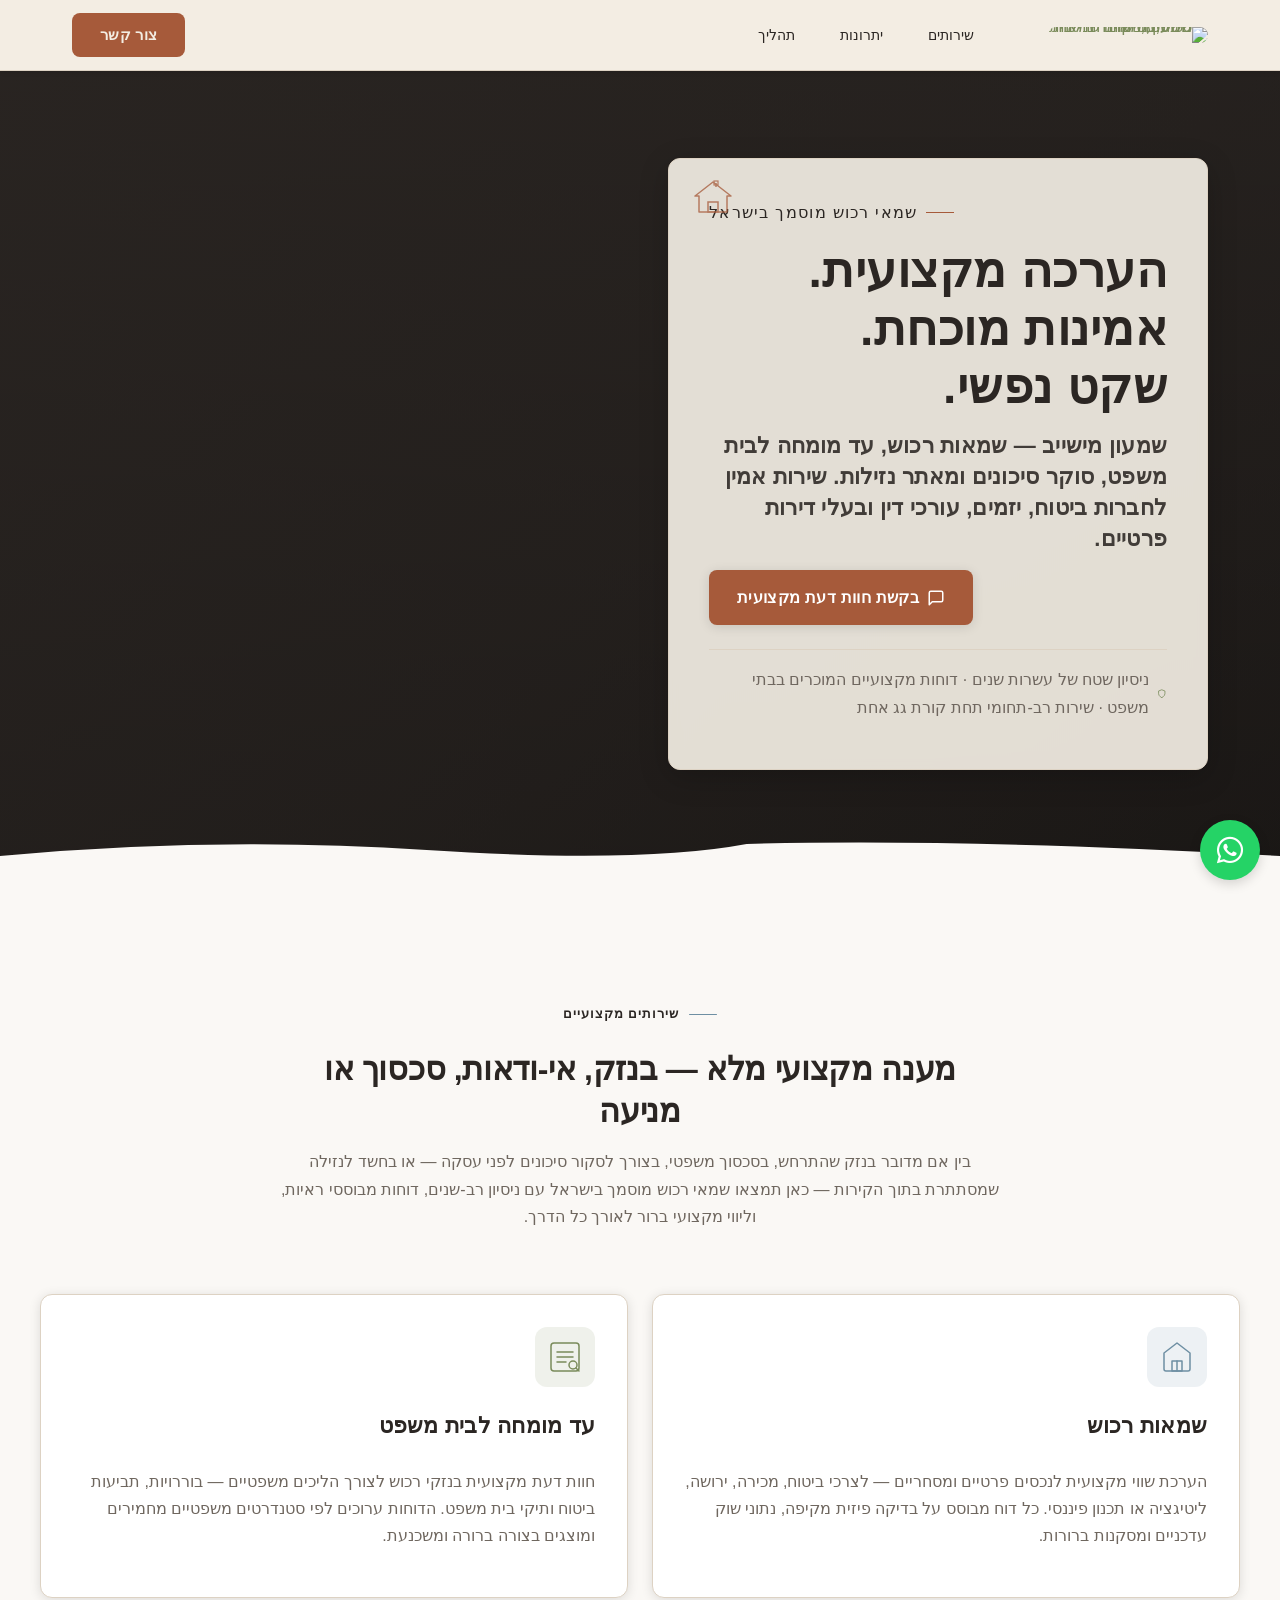
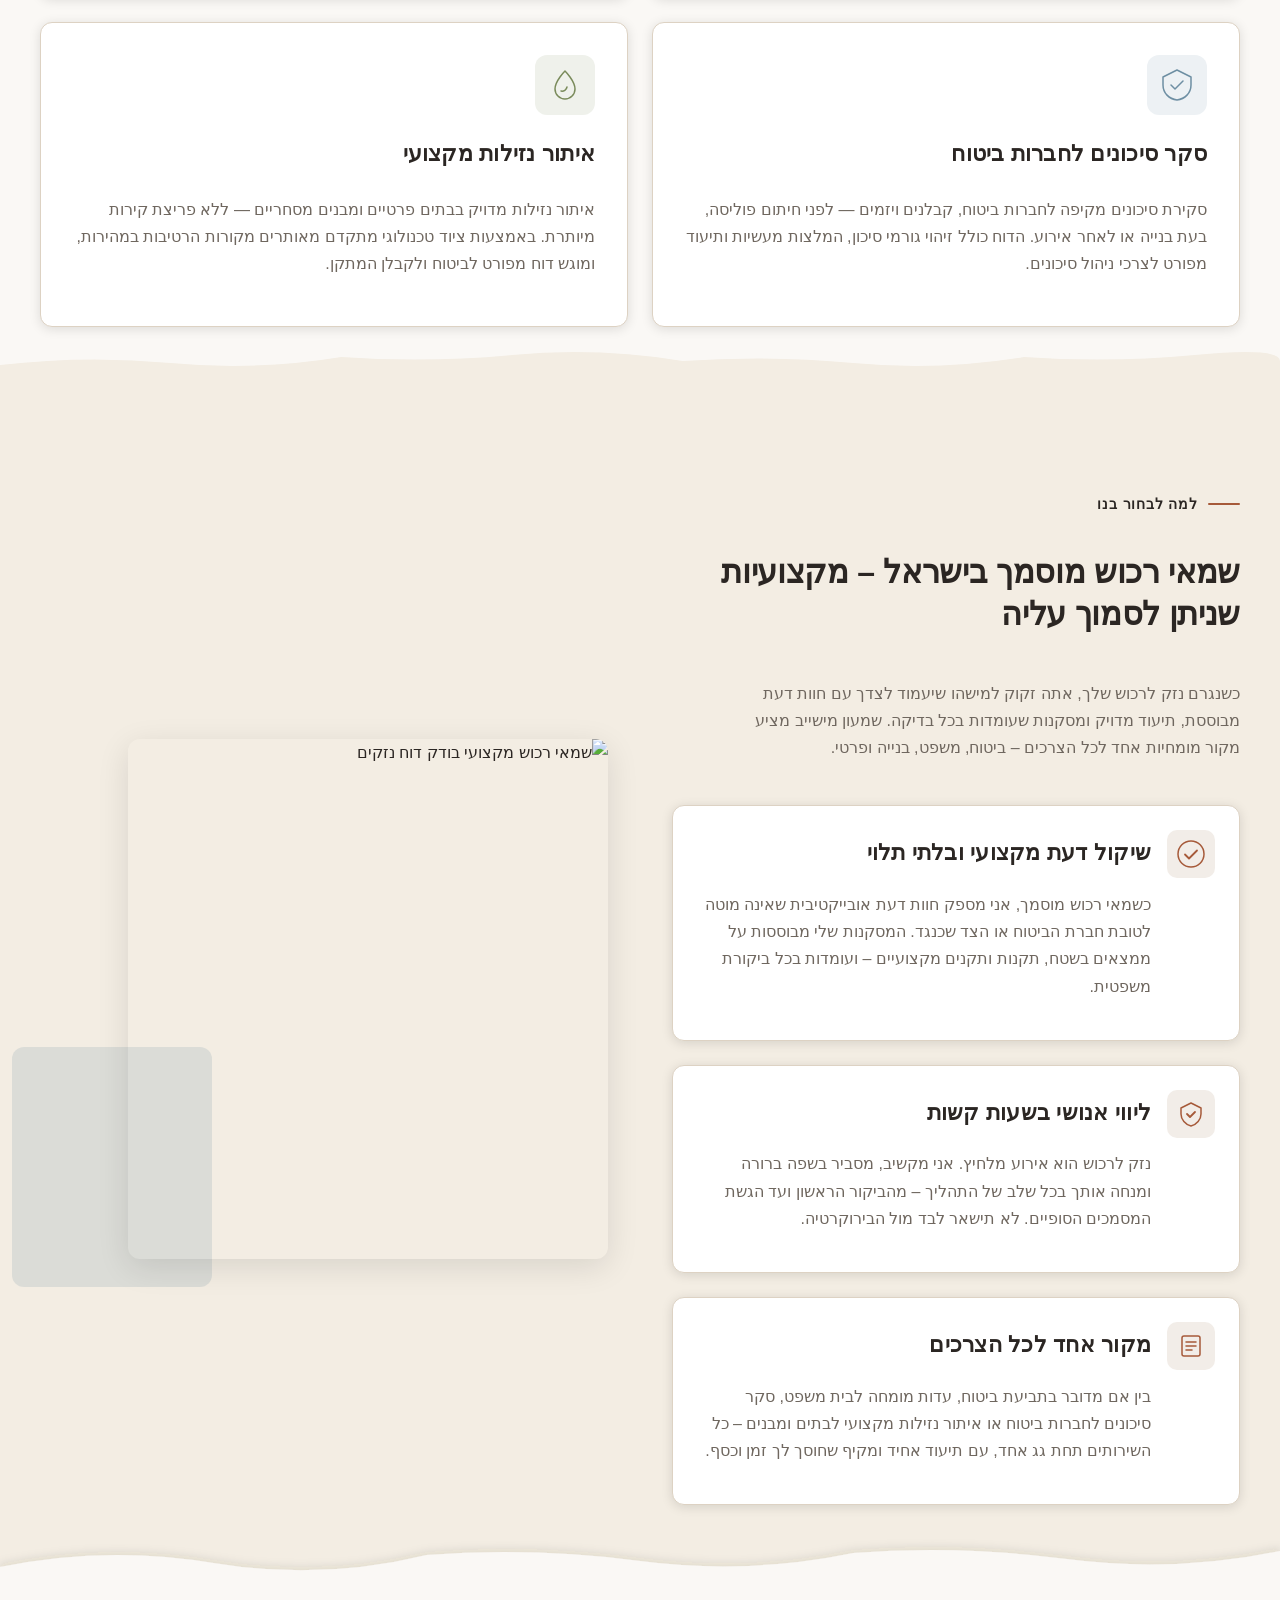
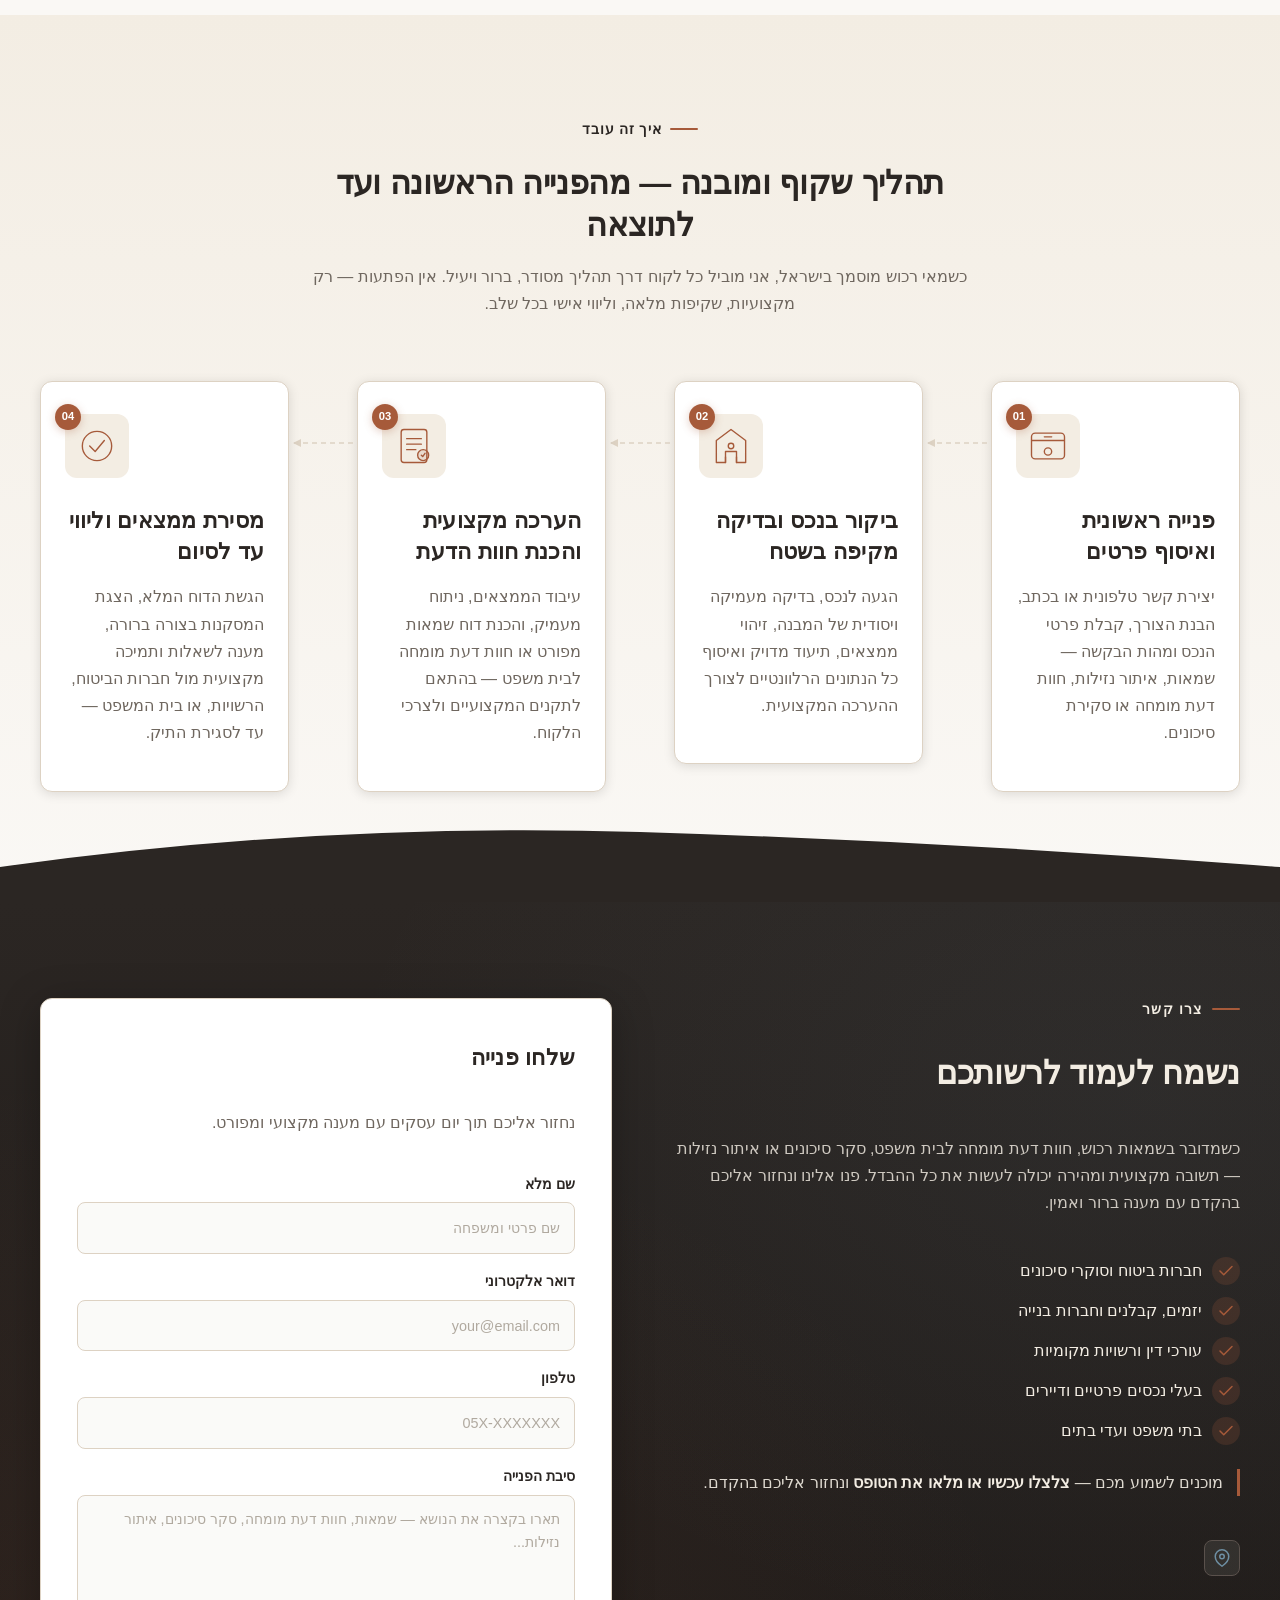
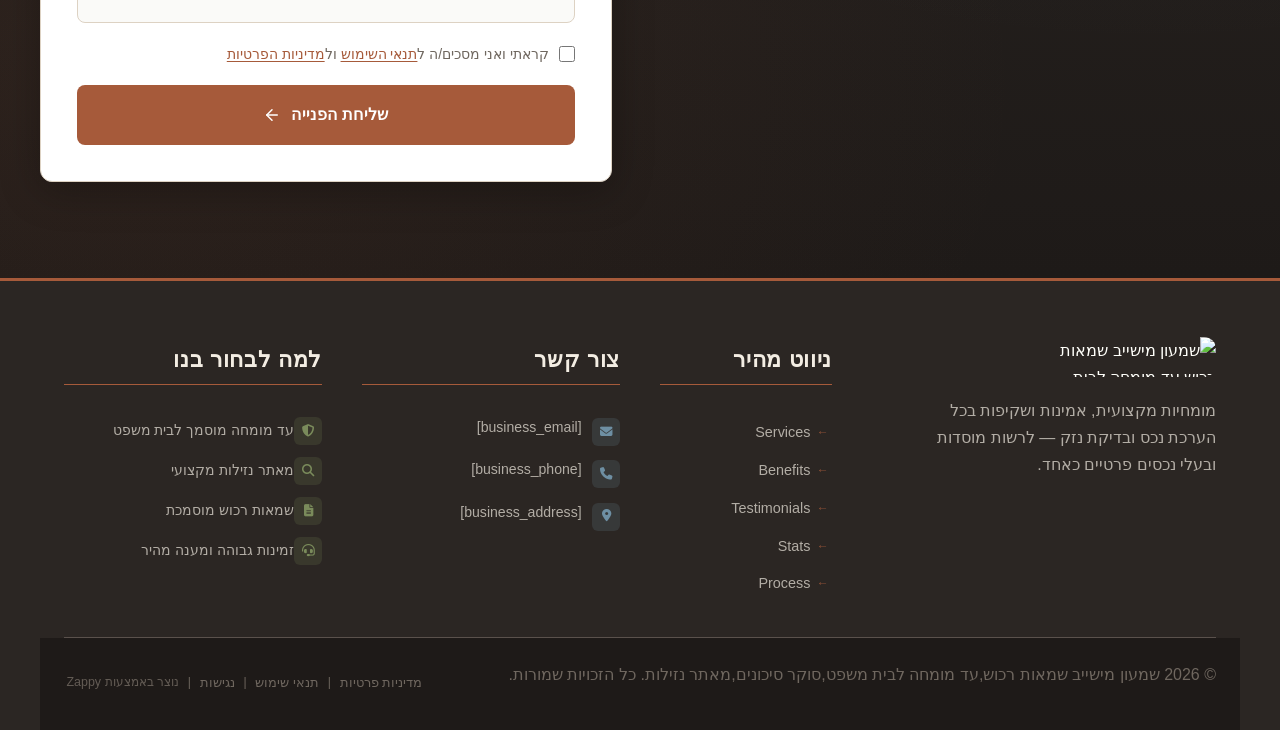
==== commit 66b05263: "Background sync: Progressive GitHub Sync" ====
--- a/index.html
+++ b/index.html
@@ -363,7 +363,7 @@
   <div class="nav-container">
     <div class="nav-right-group"><div class="nav-brand">
       <a href="/" class="logo-link"><img class="logo" src="/assets/site-----image-1.webp" alt="שמעון מישייב שמאות רכוש,עד מומחה לבית משפט,סוקר סיכונים,מאתר נזילות"></a>
-    </div><ul class="nav-menu" id="navMenu"><li><a href="#services">שירותים</a></li><li><a href="#benefits">יתרונות</a></li><li><a href="#testimonials">המלצות</a></li><li><a href="#stats">נתונים</a></li><li><a href="#process">תהליך</a></li></ul></div>
+    </div><ul class="nav-menu" id="navMenu"><li><a href="#services">שירותים</a></li><li><a href="#benefits">יתרונות</a></li><li><a href="#process">תהליך</a></li></ul></div>
 
     
 
@@ -1033,140 +1033,15 @@
       <filter id="benefits-shadow" x="-5%" y="-40%" width="110%" height="200%">
         <feDropShadow dx="0" dy="-3" stdDeviation="4" flood-color="rgba(43,38,35,0.10)"></feDropShadow>
       </filter>
-      <path d="M0,90 L0,42 Q120,20 240,38 T480,30 Q600,22 720,36 T960,28 Q1080,20 1200,34 T1440,26 L1440,90 Z" fill="#3D3A36" filter="url(#benefits-shadow)"></path>
+      <path d="M0,90 L0,42 Q120,20 240,38 T480,30 Q600,22 720,36 T960,28 Q1080,20 1200,34 T1440,26 L1440,90 Z" fill="#FAF8F5" filter="url(#benefits-shadow)"></path>
     </svg>
   </div>
 
 </section>
 
-<section data-band-index="3" id="testimonials" class="index-testimonials-section" data-layout-spec="בית-testimonials" dir="rtl">
-  <div class="index-testimonials-container">
-    <div class="index-testimonials-header">
-      <span class="index-testimonials-label"><span class="index-testimonials-label-dash" aria-hidden="true"></span>לקוחות ממליצים</span>
-      <h2 class="index-testimonials-title">מה אומרים עלינו</h2>
-      <p class="index-testimonials-subtitle">שמאי רכוש מוסמך בישראל — ניסיון רב-שנים, אמינות מוכחת, ליווי אישי בכל שלב</p>
-    </div>
-
-    <div class="index-testimonials-grid">
-
-      <!-- Card 1 -->
-      <article class="index-testimonials-card">
-        <span class="index-testimonials-quote-mark" aria-hidden="true">“</span>
-        <blockquote class="index-testimonials-quote">
-          <p>קיבלנו חוות דעת מפורטת ומנומקת שסייעה לנו לסגור תביעה סבוכה במהירות. הדוח היה ברור, מקצועי ועמד בדרישות בית המשפט ללא כל הסתייגות.</p>
-        </blockquote>
-        <footer class="index-testimonials-footer">
-          <div class="index-testimonials-author">
-            <span class="index-testimonials-name">מיכל ר.</span>
-            <span class="index-testimonials-role">נציגת חברת ביטוח</span>
-          </div>
-          <span class="index-testimonials-context-tag">חברת ביטוח</span>
-        </footer>
-      </article>
-
-      <!-- Card 2 — center raised -->
-      <article class="index-testimonials-card index-testimonials-card--raised">
-        <span class="index-testimonials-quote-mark" aria-hidden="true">“</span>
-        <blockquote class="index-testimonials-quote">
-          <p>גיליתי נזילה נסתרת שגרמה לנזק רב בדירתי. שמעון הגיע במהירות, איתר את מקור הנזילה בדיוק מרשים, והסביר לי כל שלב בצורה רגועה ומרגיעה. הרגשתי שאני בידיים טובות.</p>
-        </blockquote>
-        <footer class="index-testimonials-footer">
-          <div class="index-testimonials-author">
-            <span class="index-testimonials-name">דוד כ.</span>
-            <span class="index-testimonials-role">בעל דירה פרטי</span>
-          </div>
-          <span class="index-testimonials-context-tag">בעל נכס פרטי</span>
-        </footer>
-      </article>
-
-      <!-- Card 3 -->
-      <article class="index-testimonials-card">
-        <span class="index-testimonials-quote-mark" aria-hidden="true">“</span>
-        <blockquote class="index-testimonials-quote">
-          <p>שמעון שימש כעד מומחה מטעמנו בתיק נזקי רכוש מורכב. עדותו הייתה ממוקדת, מבוססת ומשכנעת. ממליץ בחום לכל עורך דין שזקוק למומחה אמין.</p>
-        </blockquote>
-        <footer class="index-testimonials-footer">
-          <div class="index-testimonials-author">
-            <span class="index-testimonials-name">עו"ד יוסי ל.</span>
-            <span class="index-testimonials-role">עורך דין אזרחי</span>
-          </div>
-          <span class="index-testimonials-context-tag">איש משפט</span>
-        </footer>
-      </article>
-
-    </div>
-  </div>
-
-  <!-- Bottom divider: gradient fade from cocoa into warm sand with dotted accents -->
-  <div class="index-testimonials-divider-wrapper" aria-hidden="true">
-    <div class="index-testimonials-dots-row"></div>
-    <svg data-no-icon-edit="true" aria-hidden="true" viewBox="0 0 1200 72" preserveAspectRatio="none" xmlns="http://www.w3.org/2000/svg">
-      <defs>
-        <linearGradient id="tsGradFade" x1="0" y1="0" x2="0" y2="1">
-          <stop offset="0%" stop-color="#3D3A36" stop-opacity="0"></stop>
-          <stop offset="100%" stop-color="#F3EDE3" stop-opacity="1"></stop>
-        </linearGradient>
-      </defs>
-      <path d="M0,72 L0,28 Q150,18 300,26 T600,20 Q750,16 900,24 T1200,18 L1200,72 Z" fill="#FAF8F5"></path>
-      <rect x="0" y="0" width="1200" height="72" fill="url(#tsGradFade)"></rect>
-    </svg>
-  </div>
-</section>
-
-<section data-band-index="4" id="stats" class="index-stats-section" data-layout-spec="בית-stats" dir="rtl">
-  <div class="index-stats-container">
-
-    <!-- Section Header -->
-    <div class="index-stats-header">
-      <h2 class="index-stats-title">מספרים שמדברים בעד עצמם</h2>
-      <p class="index-stats-subtitle">שמאי רכוש מוסמך בישראל עם ניסיון מוכח בשטח — לפרטיים, לחברות ביטוח ולמוסדות משפטיים</p>
-    </div>
-
-    <!-- Stats Row -->
-    <div class="index-stats-grid">
-      <div class="index-stat-block">
-        <span class="index-stat-number">20+</span>
-        <span class="index-stat-label">שנות ניסיון מקצועי</span>
-        <p class="index-stat-desc">ניסיון עשיר בשמאות רכוש, הערכות נזק ובדיקות מבנה בכל רחבי הארץ</p>
-      </div>
-      <div class="index-stat-block">
-        <span class="index-stat-number">1,500+</span>
-        <span class="index-stat-label">תיקים שטופלו</span>
-        <p class="index-stat-desc">מגוון רחב של תיקים — מנזקי מים ושריפה ועד סקרי סיכונים מורכבים לחברות ביטוח</p>
-      </div>
-      <div class="index-stat-block">
-        <span class="index-stat-number">100%</span>
-        <span class="index-stat-label">דוחות מבוססי שטח</span>
-        <p class="index-stat-desc">כל חוות דעת נשענת על בדיקה פיזית מקיפה, תיעוד מלא ומסקנות מקצועיות מנומקות</p>
-      </div>
-      <div class="index-stat-block">
-        <span class="index-stat-number">עד מומחה</span>
-        <span class="index-stat-label">מוסמך לבית משפט</span>
-        <p class="index-stat-desc">מוכר ומאושר כעד מומחה לנזקי רכוש בהליכים משפטיים ובוררויות בישראל</p>
-      </div>
-    </div>
-
-    <!-- Trust Cues Strip -->
-    <div class="index-trust-strip">
-      <span class="index-trust-chip"><i class="fa-solid fa-gavel"></i> עד מומחה לבית משפט</span>
-      <span class="index-trust-chip"><i class="fa-solid fa-shield-halved"></i> עבודה עם חברות ביטוח מובילות</span>
-      <span class="index-trust-chip"><i class="fa-solid fa-droplet-slash"></i> מאתר נזילות מקצועי</span>
-      <span class="index-trust-chip"><i class="fa-solid fa-file-contract"></i> דוחות מקצועיים בכתב</span>
-      <span class="index-trust-chip"><i class="fa-solid fa-building"></i> יזמים וקבלנים</span>
-      <span class="index-trust-chip"><i class="fa-solid fa-magnifying-glass"></i> סוקר סיכונים לחברות ביטוח</span>
-    </div>
-
-  </div>
-
-  <!-- Bottom Divider -->
-  <div class="index-stats-divider-wrapper">
-    <svg data-no-icon-edit="true" aria-hidden="true" viewBox="0 0 1200 56" preserveAspectRatio="none" xmlns="http://www.w3.org/2000/svg">
-      <path d="M0,56 L0,28 Q80,18 160,26 T320,20 Q400,26 480,18 T640,22 Q720,18 800,24 T960,18 Q1040,24 1120,18 T1200,22 L1200,56 Z" fill="#FAF8F5"></path>
-      <path d="M0,56 L0,38 Q100,30 200,36 T400,30 Q500,36 600,30 T800,34 Q900,30 1000,36 T1200,32 L1200,56 Z" fill="#FAF8F5" opacity="0.13"></path>
-    </svg>
-  </div>
-
-</section>
+
+
+
 
 <section data-band-index="5" id="process" class="index-process-section" data-layout-spec="בית-process" dir="rtl">
   <div class="index-process-container">
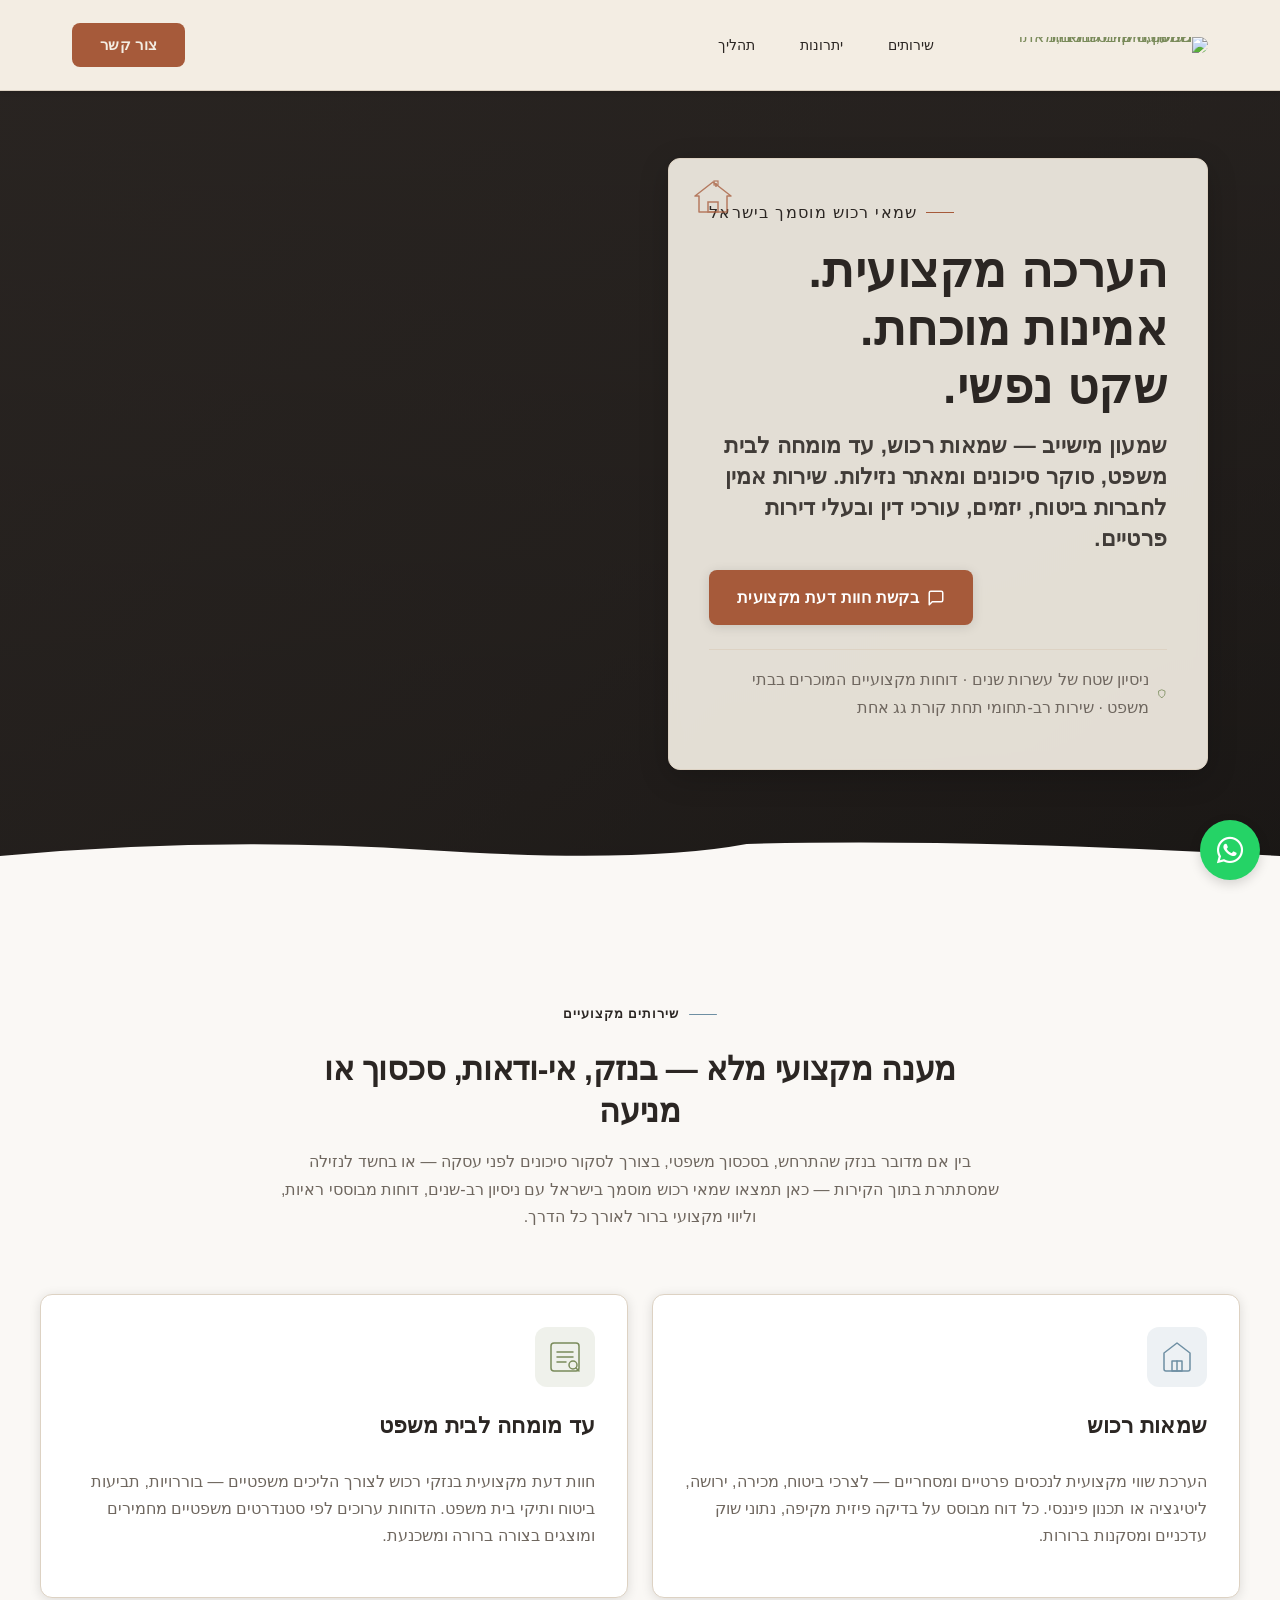
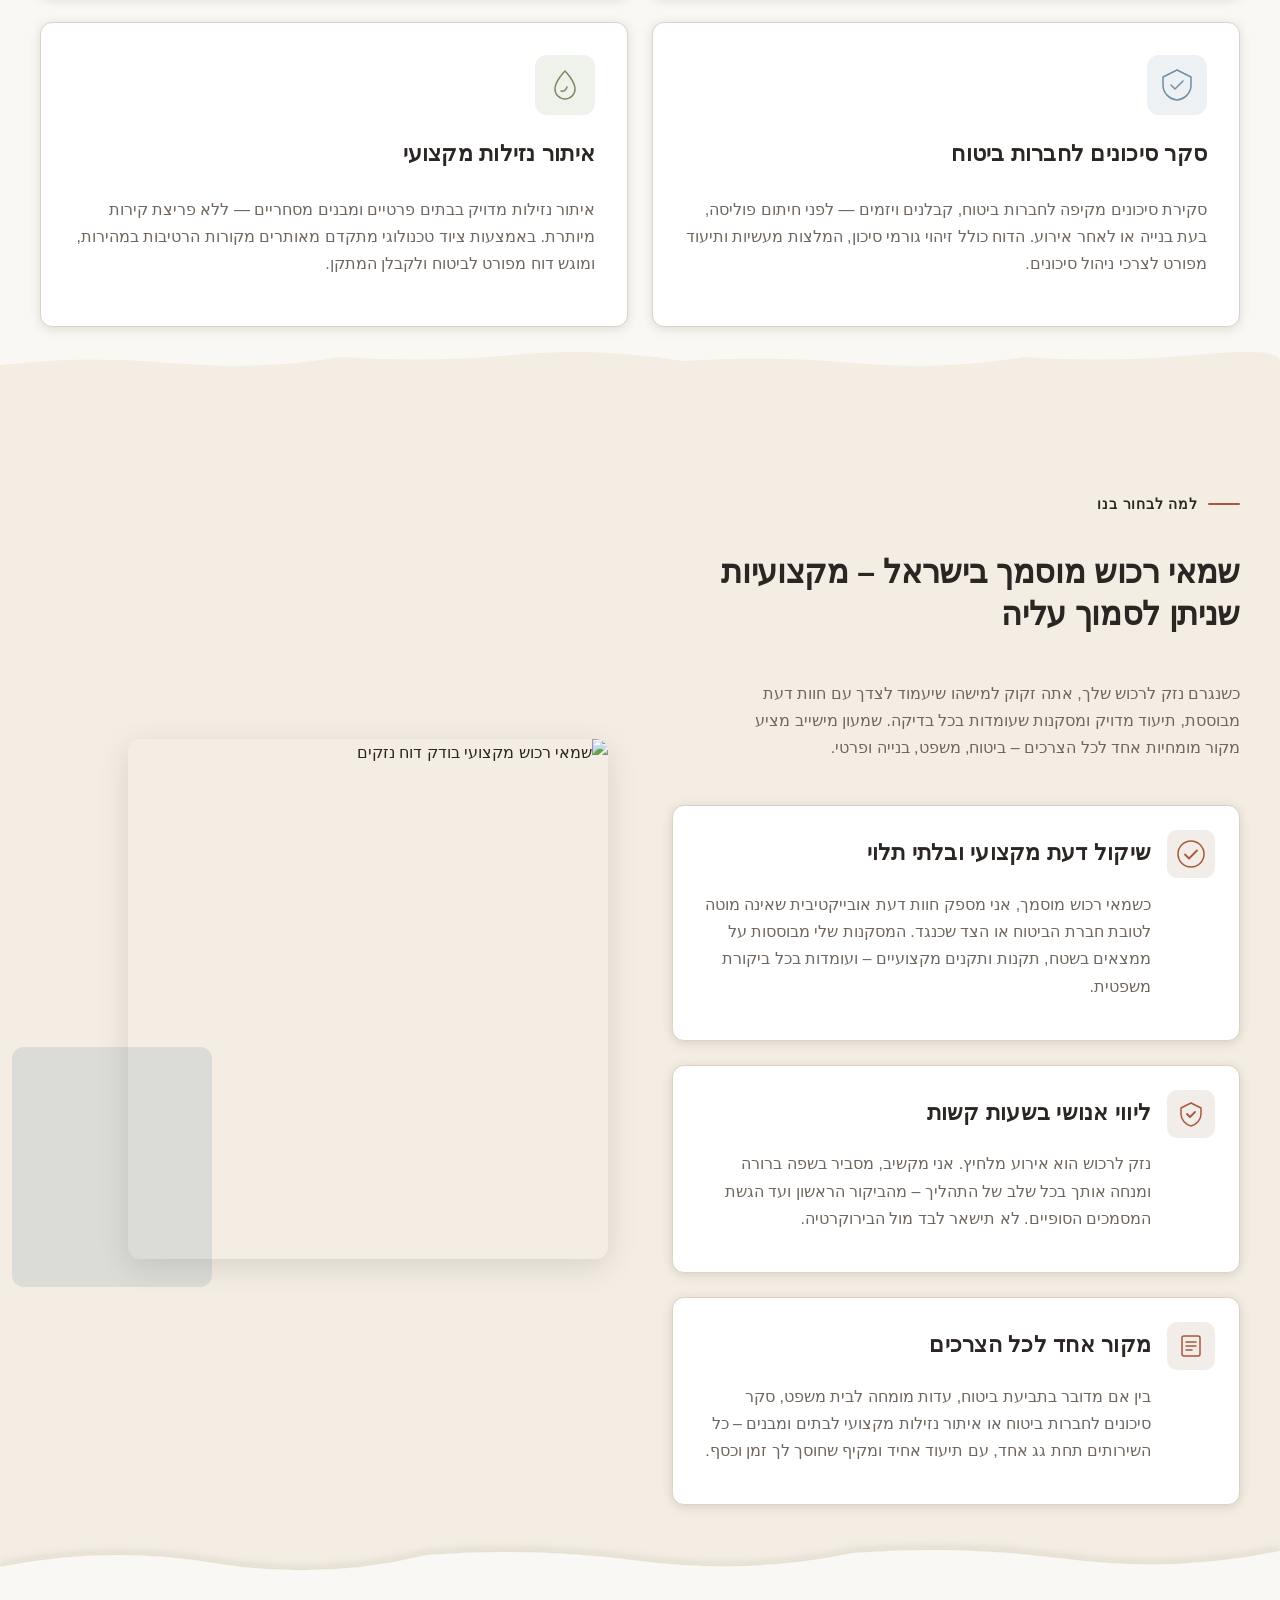
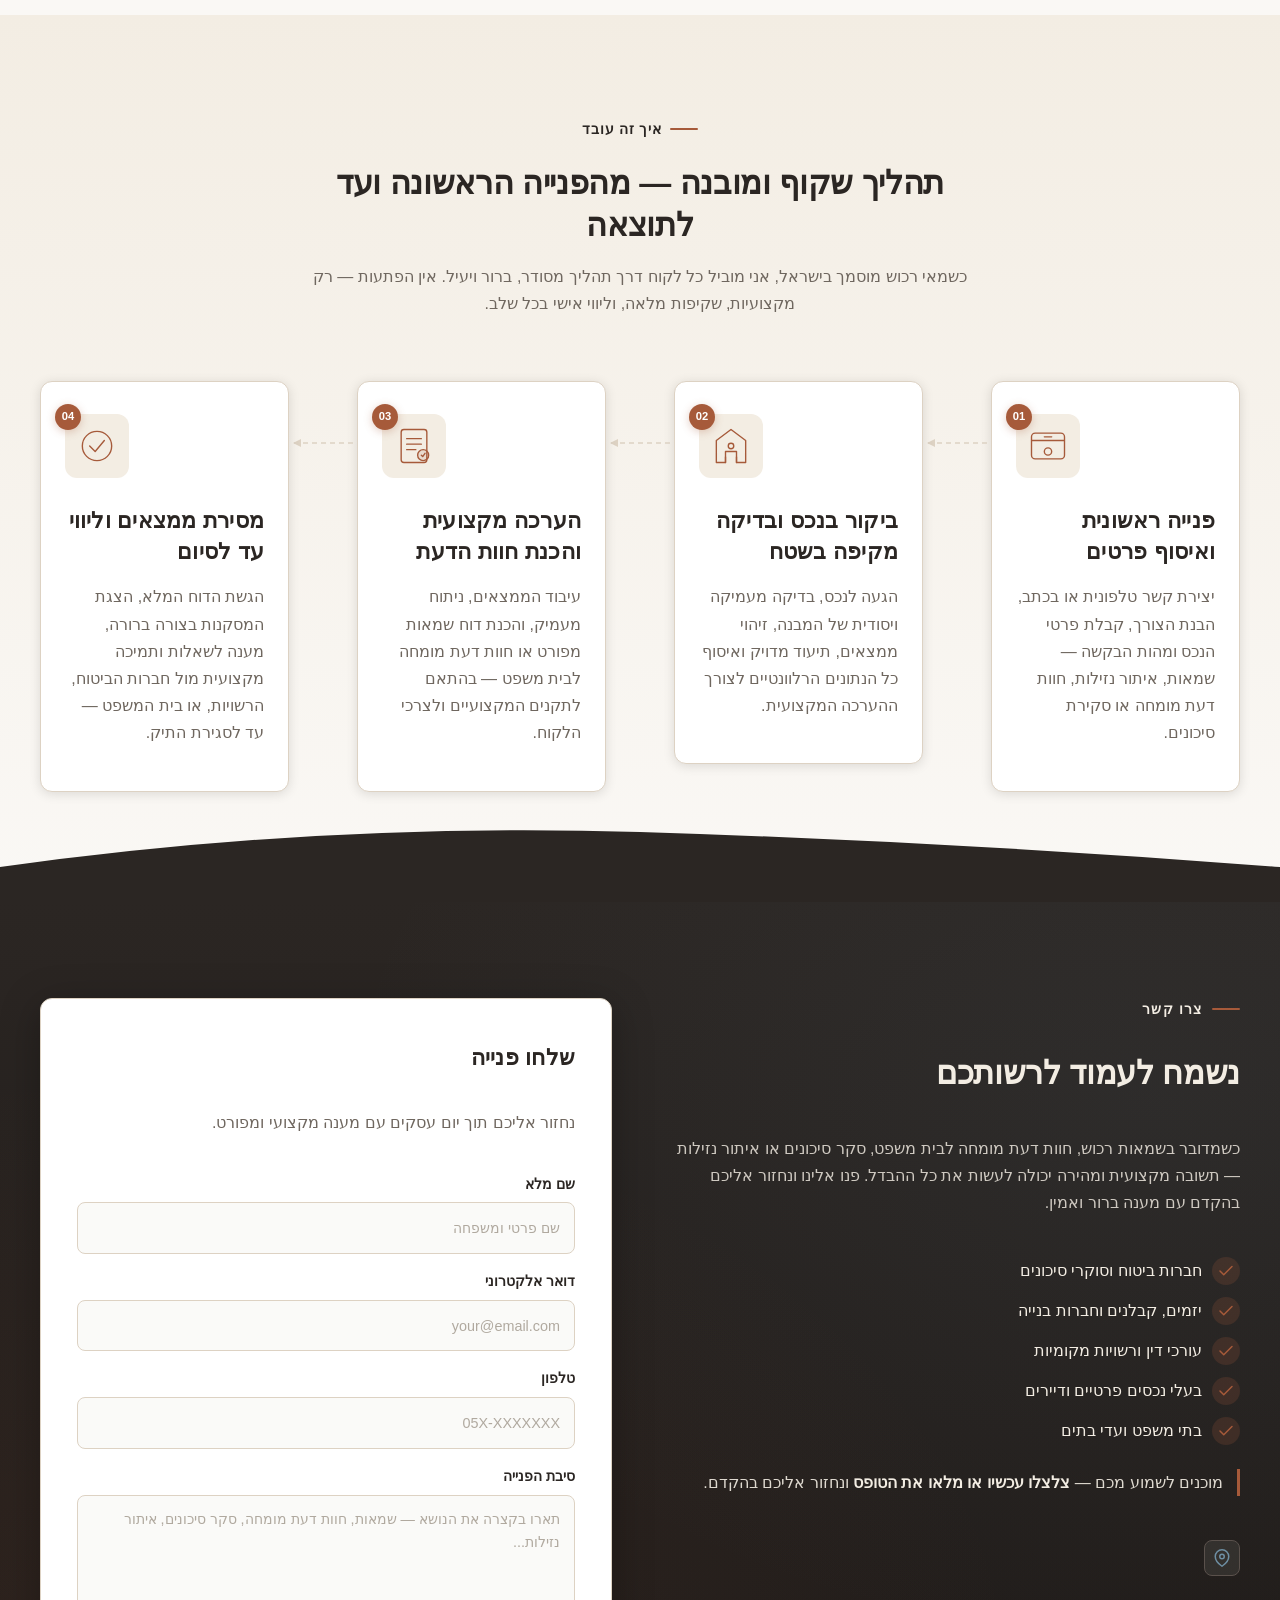
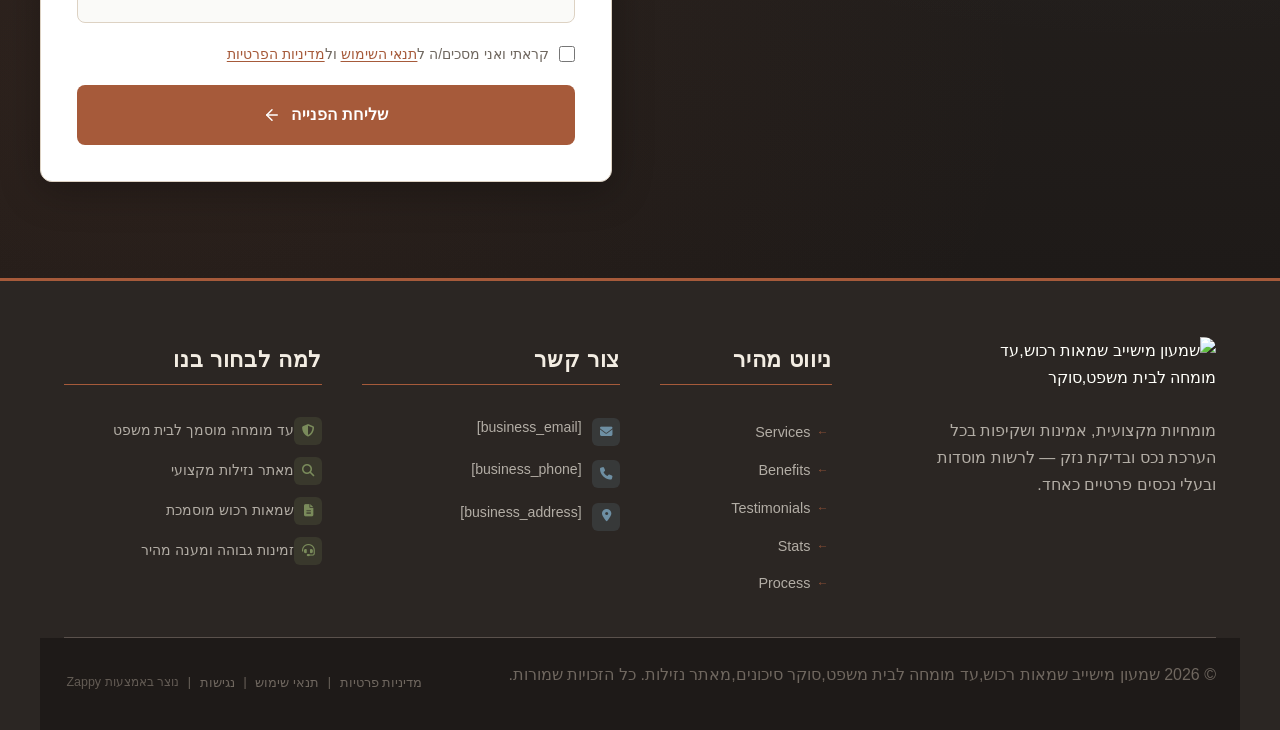
==== commit 8d02fdff: "Background sync: Progressive GitHub Sync" ====
--- a/index.html
+++ b/index.html
@@ -813,7 +813,7 @@
 </script>
   
   <main id="main">
-    <section data-band-index="0" id="hero" class="index-hero-section" data-layout-spec="בית-hero" dir="rtl" data-hero-type="fullscreen-scrim">
+    <section data-band-index="0" id="hero" class="index-hero-section" data-layout-spec="בית-hero" dir="rtl" data-hero-type="fullscreen-scrim" data-zappy-animate="slide-up" data-zappy-anim-duration="0.7s" data-zappy-anim-delay="0s">
   <!-- Background image layer -->
   <div class="index-hero-bg" aria-hidden="true">
     <img loading="eager" fetchpriority="high" data-hero-bg="true" data-placeholder="index-hero-image-1" data-context="A calm, professional property inspection scene in warm natural light. A middle-aged Israeli male surveyor in smart casual attire carefully examines moisture damage on an interior wall of a residential apartment. He holds a professional moisture meter device, with a clipboard nearby. The room has warm beige plaster walls, soft afternoon light coming through a window. The atmosphere is trustworthy and understated — not glossy or corporate. Realistic photography style, shallow depth of field, earthy tones." width="1200" height="700" src="/assets/site-index-hero-image-1.webp" alt="שמאי רכוש מקצועי בודק נזקי רטיבות בדירה">
@@ -868,7 +868,7 @@
   </div>
 </section>
 
-<section data-band-index="1" id="services" class="index-services-section" data-layout-spec="בית-services" dir="rtl">
+<section data-band-index="1" id="services" class="index-services-section" data-layout-spec="בית-services" dir="rtl" data-zappy-animate="slide-up" data-zappy-anim-duration="0.7s" data-zappy-anim-delay="0.1s">
   <div class="index-services-container">
 
     <!-- Intro Block -->
@@ -959,7 +959,7 @@
 
 </section>
 
-<section data-band-index="2" id="benefits" class="index-benefits-section" data-layout-spec="בית-benefits" dir="rtl">
+<section data-band-index="2" id="benefits" class="index-benefits-section" data-layout-spec="בית-benefits" dir="rtl" data-zappy-animate="slide-up" data-zappy-anim-duration="0.7s" data-zappy-anim-delay="0.2s">
   <div class="index-benefits-container">
     <div class="index-benefits-layout">
 
@@ -1043,7 +1043,7 @@
 
 
 
-<section data-band-index="5" id="process" class="index-process-section" data-layout-spec="בית-process" dir="rtl">
+<section data-band-index="5" id="process" class="index-process-section" data-layout-spec="בית-process" dir="rtl" data-zappy-animate="slide-up" data-zappy-anim-duration="0.7s" data-zappy-anim-delay="0.30000000000000004s">
   <div class="index-process-container">
     <div class="index-process-header">
       <span class="index-process-label">
@@ -1154,7 +1154,7 @@
   </div>
 </section>
 
-<section data-band-index="6" id="contact" class="index-contact-section" data-layout-spec="בית-contact" dir="rtl">
+<section data-band-index="6" id="contact" class="index-contact-section" data-layout-spec="בית-contact" dir="rtl" data-zappy-animate="slide-up" data-zappy-anim-duration="0.7s" data-zappy-anim-delay="0.4s">
   <div class="index-contact-container">
 
     <!-- Right column: content -->
@@ -1333,7 +1333,26 @@
   </a>
   
   <div data-integration="accessibility:toolbar"></div>
-
+<script data-zappy-animation-observer="">(function() {
+  if (window.__zappyAnimObserver) return;
+  var observer = new IntersectionObserver(function(entries) {
+    entries.forEach(function(entry) {
+      if (entry.isIntersecting) {
+        var el = entry.target;
+        var anim = el.getAttribute('data-zappy-animate');
+        var dur = el.getAttribute('data-zappy-anim-duration') || '0.6s';
+        var del = el.getAttribute('data-zappy-anim-delay') || '0s';
+        el.style.animation = 'zappy-' + anim + ' ' + dur + ' ' + del + ' ease forwards';
+        el.classList.add('zappy-animated');
+        observer.unobserve(el);
+      }
+    });
+  }, { threshold: 0.1, rootMargin: '0px 0px -50px 0px' });
+  document.querySelectorAll('[data-zappy-animate]').forEach(function(el) {
+    observer.observe(el);
+  });
+  window.__zappyAnimObserver = observer;
+})();</script>
     <script src="/script.js"></script>
 
     <script id="zappy-mobile-submenu-script">
--- a/styles.css
+++ b/styles.css
@@ -4530,13 +4530,7 @@
 }
 
 
-/* Logo size constraint - enforce max-height only */
-.logo, img.logo, .logo img, .logo-link img, .nav-brand img {
-  max-height: 40px !important;
-  height: auto !important;
-  width: auto !important;
-  object-fit: contain !important;
-}
+
 
 
 /* Footer contact alignment fix */
@@ -5404,6 +5398,52 @@
 #mic-init-access-tool #mic-access-tool-general-button,
 ._access-icon {
   display: flex !important;
+}
+/* Zappy custom logo size (desktop only — mobile stays at 110px/35px) */
+@media (min-width: 769px) {
+  .logo, img.logo, .logo img, .logo-link img, .nav-brand img {
+    max-height: none !important;
+    height: 60px !important;
+    max-width: 240px !important;
+    width: auto !important;
+    object-fit: contain !important;
+  }
+  .nav-container {
+    min-height: 90px !important;
+  }
+}
+/* /Zappy custom logo size */
+
+
+@keyframes zappy-fade-in { from { opacity: 0; } to { opacity: 1; } }
+@keyframes zappy-slide-up { from { opacity: 0; transform: translateY(30px); } to { opacity: 1; transform: translateY(0); } }
+@keyframes zappy-slide-left { from { opacity: 0; transform: translateX(-30px); } to { opacity: 1; transform: translateX(0); } }
+@keyframes zappy-slide-right { from { opacity: 0; transform: translateX(30px); } to { opacity: 1; transform: translateX(0); } }
+@keyframes zappy-zoom-in { from { opacity: 0; transform: scale(0.9); } to { opacity: 1; transform: scale(1); } }
+@keyframes zappy-bounce { 0% { opacity: 0; transform: translateY(30px); } 60% { opacity: 1; transform: translateY(-5px); } 100% { transform: translateY(0); } }
+@keyframes zappy-flip { from { opacity: 0; transform: perspective(400px) rotateY(90deg); } to { opacity: 1; transform: perspective(400px) rotateY(0); } }
+@keyframes zappy-rotate-in { from { opacity: 0; transform: rotate(-10deg) scale(0.95); } to { opacity: 1; transform: rotate(0) scale(1); } }
+[data-zappy-animate] { opacity: 0; }
+[data-zappy-animate].zappy-animated { opacity: 1; }
+
+
+.navbar .nav-brand .logo {
+  width: 200px !important;
+  height: auto !important;
+  max-width: 200px !important;
+}
+
+.navbar .nav-brand .logo {
+  width: 200px !important;
+  height: auto !important;
+  max-height: 70px !important;
+  object-fit: contain !important;
+  display: block !important;
+}
+
+.navbar .nav-brand {
+  display: flex !important;
+  align-items: center !important;
 }
 /* mobile-submenu-overflow-fix */
 @media (max-width: 768px) {
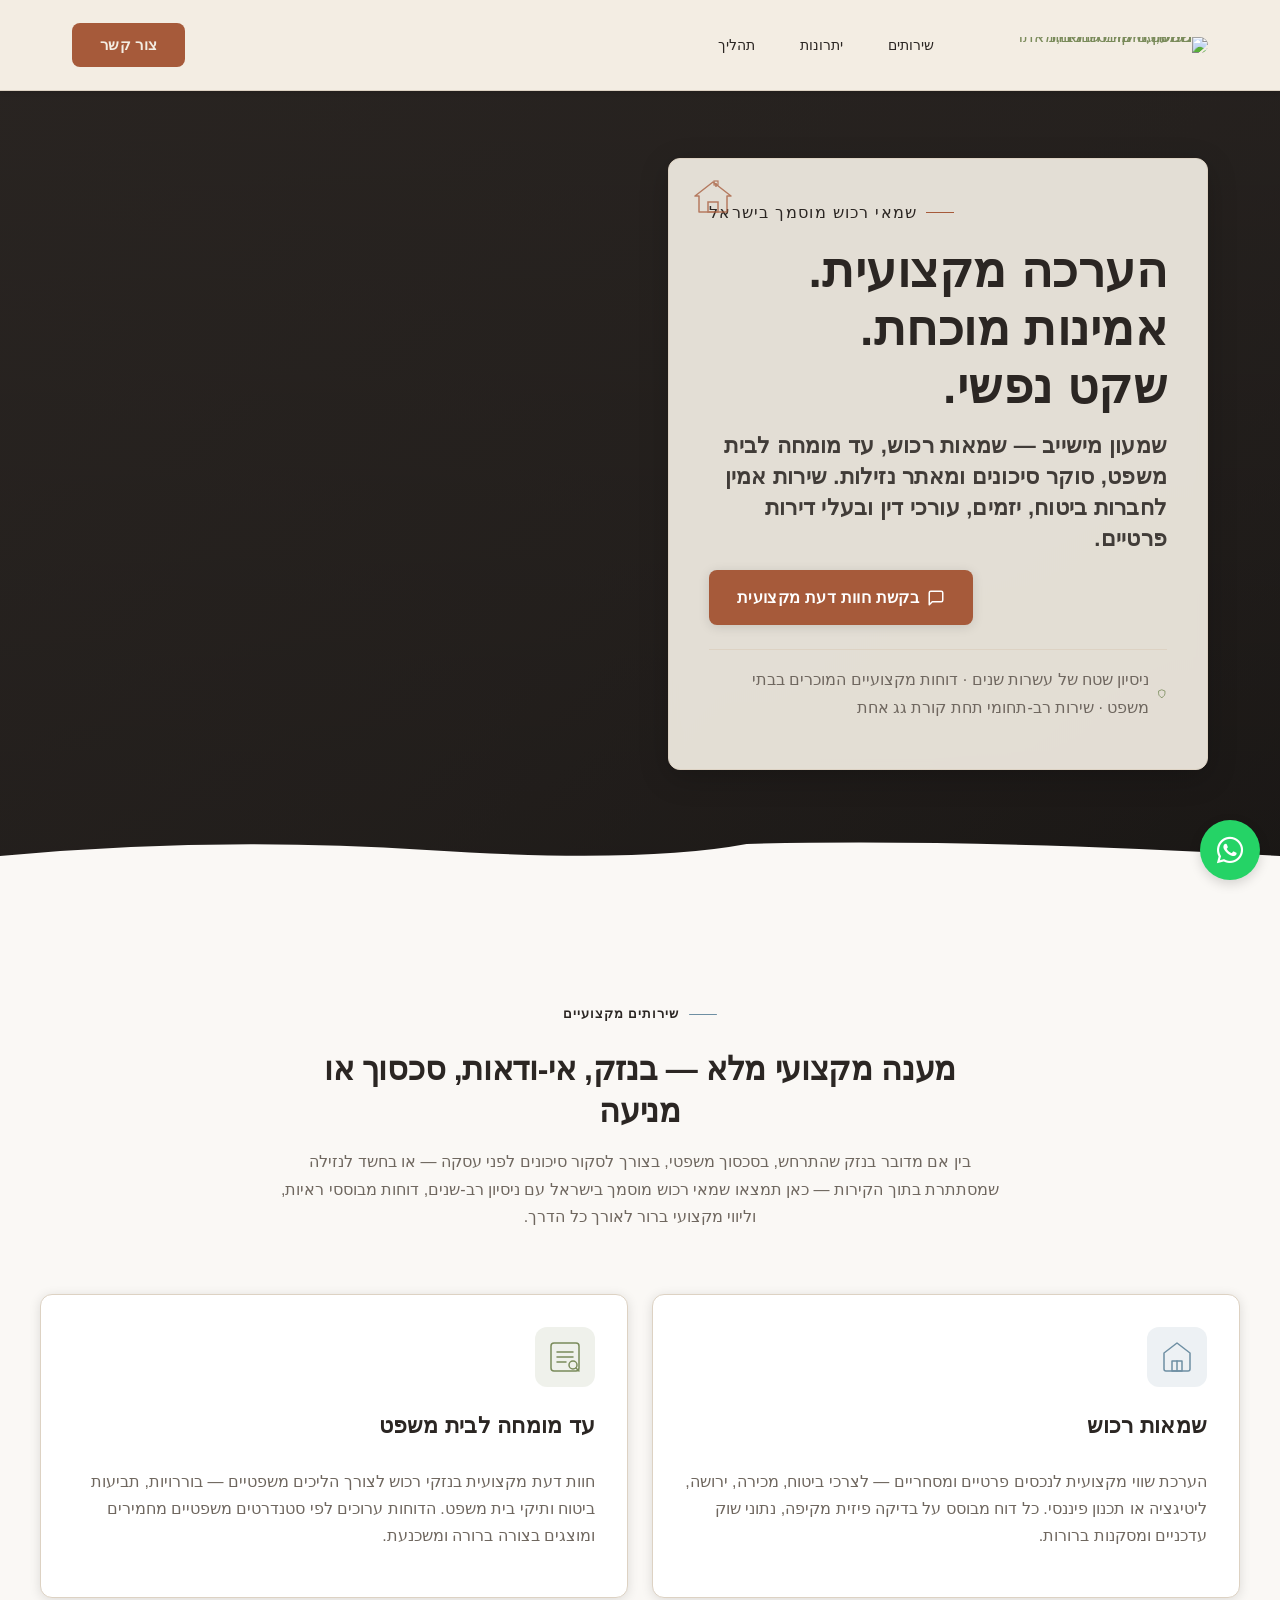
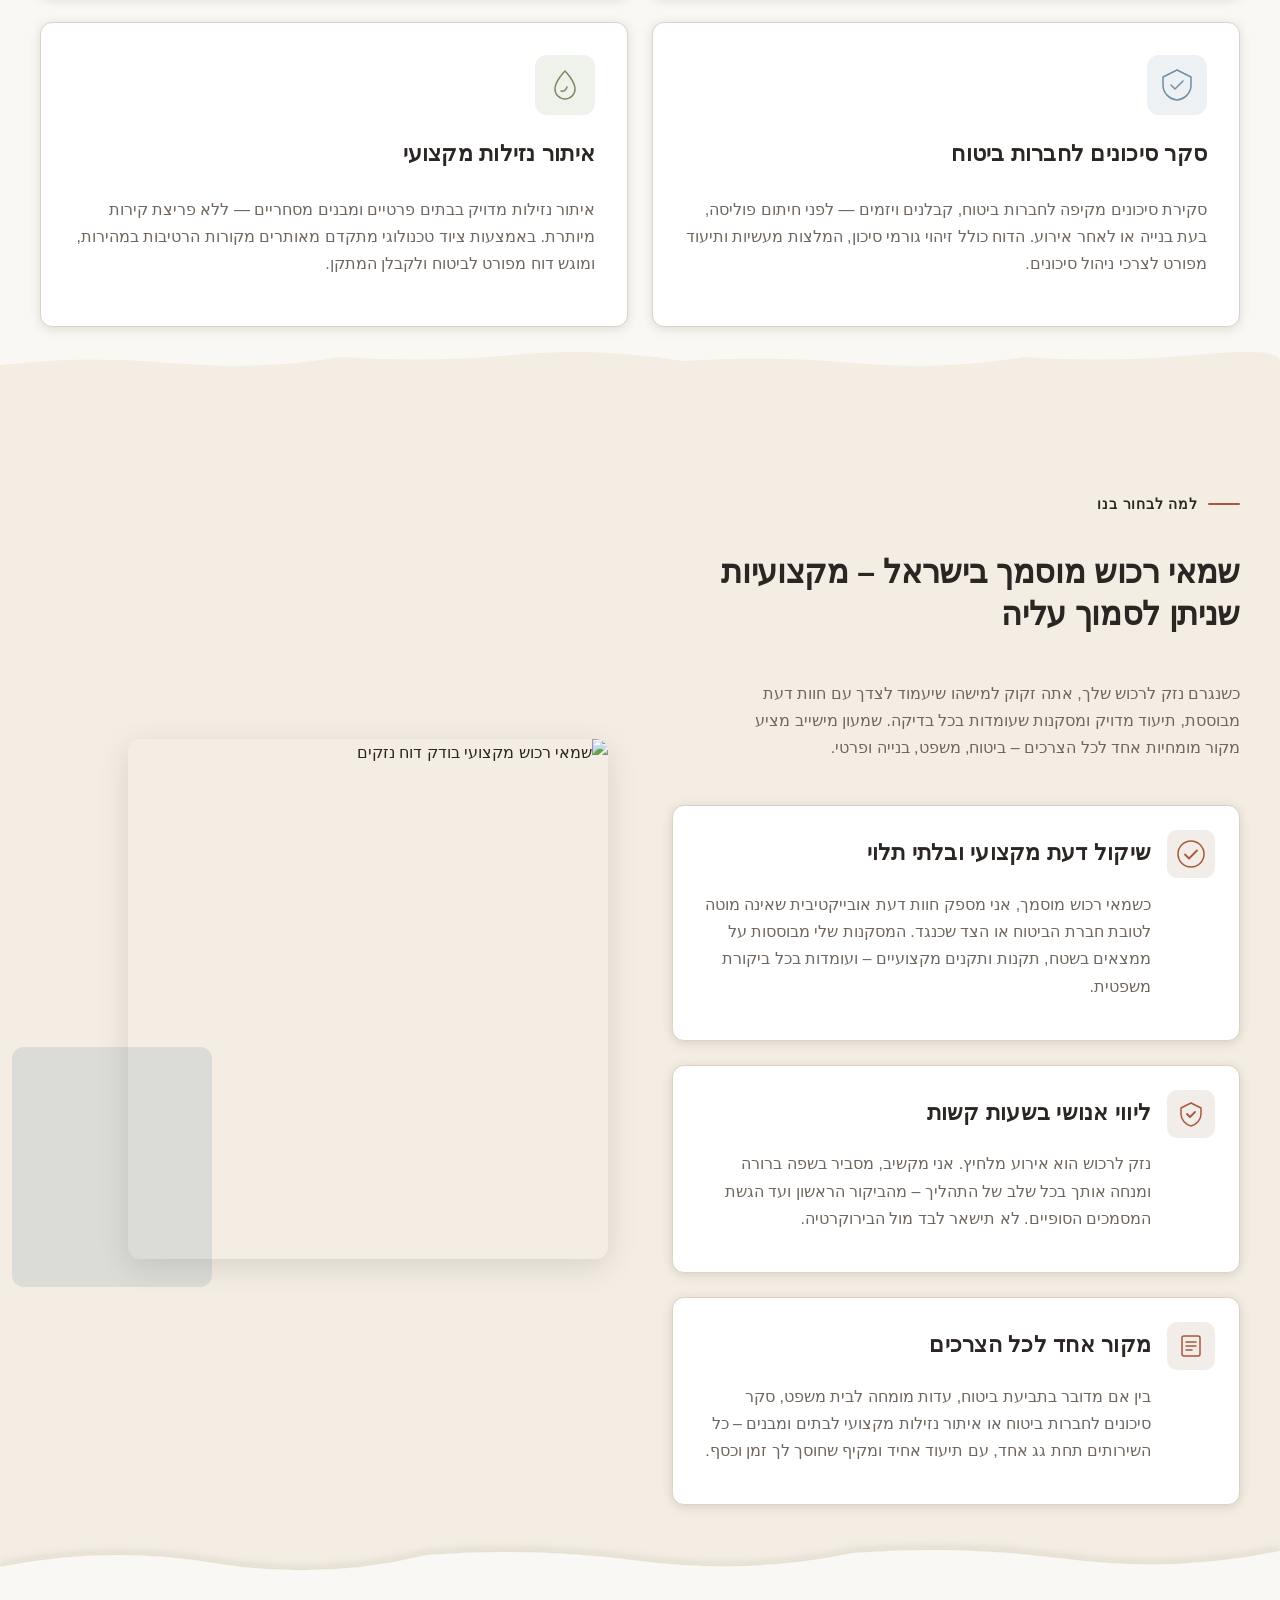
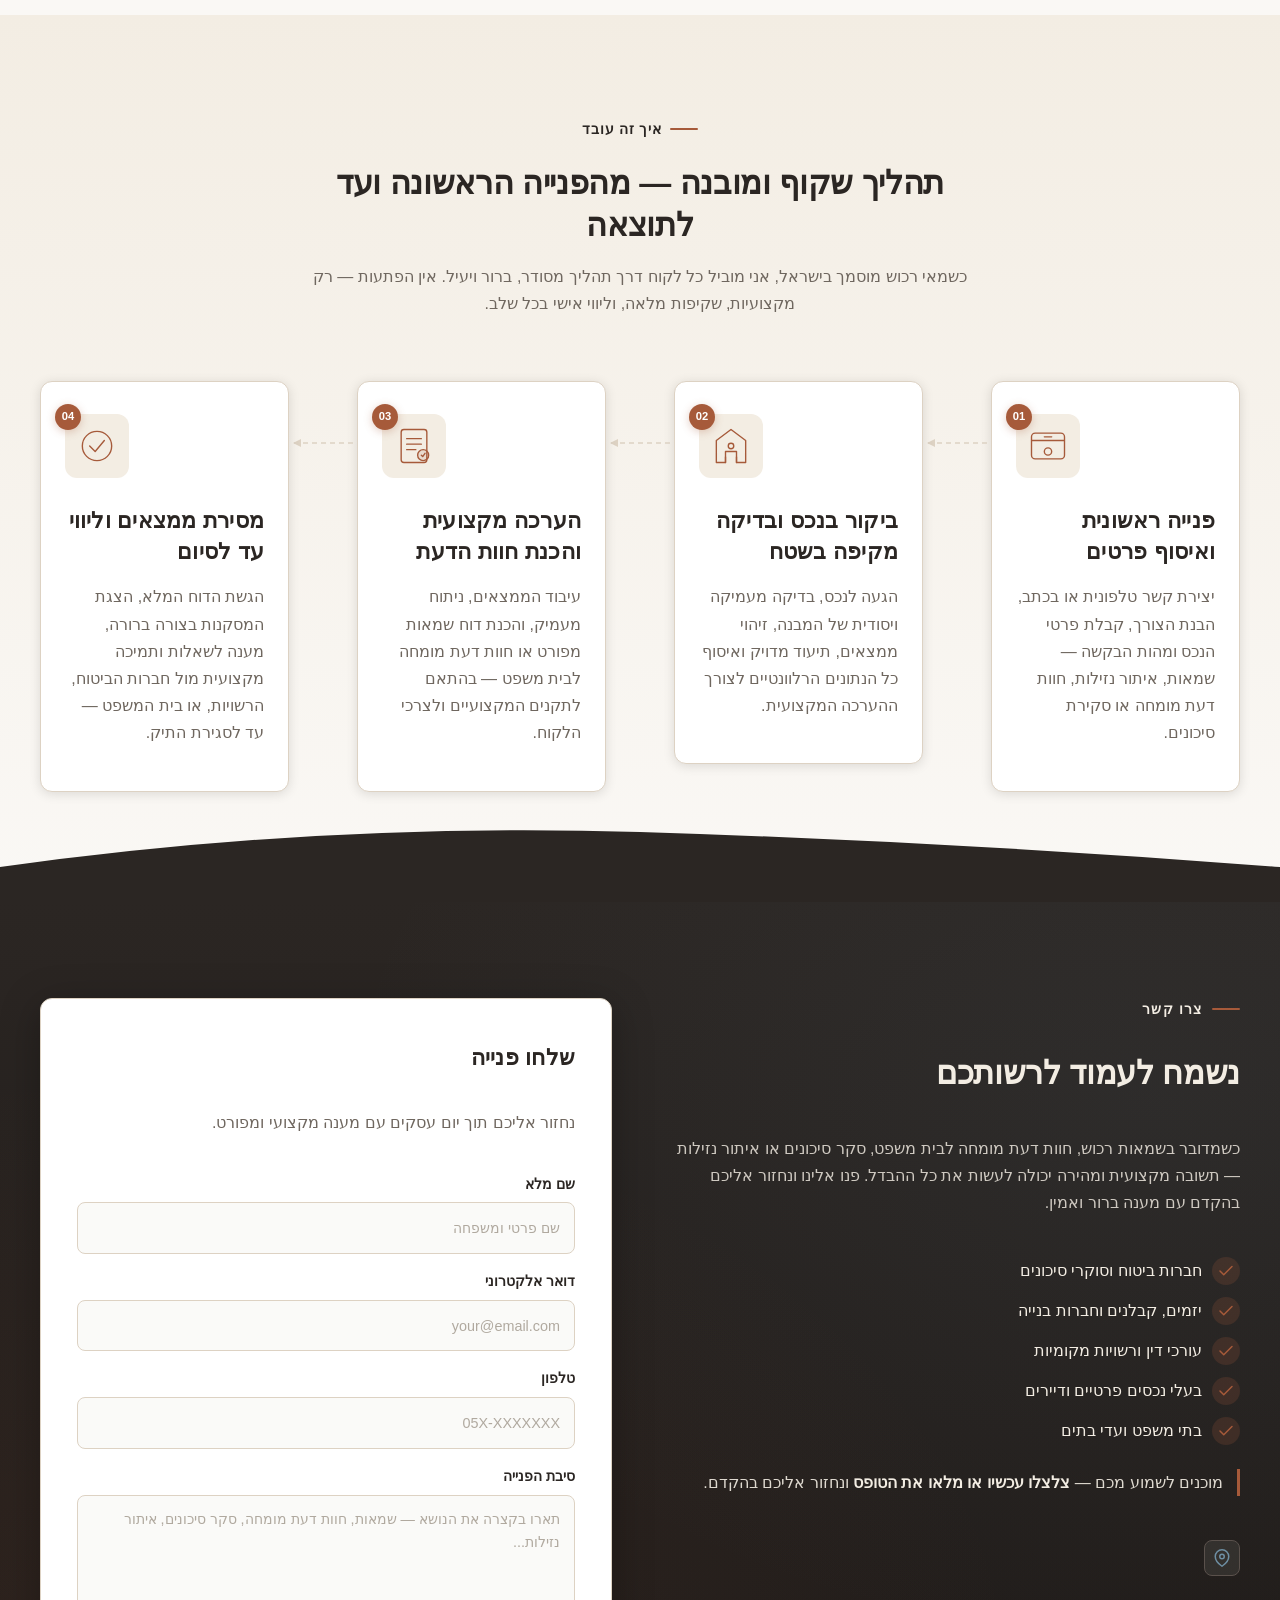
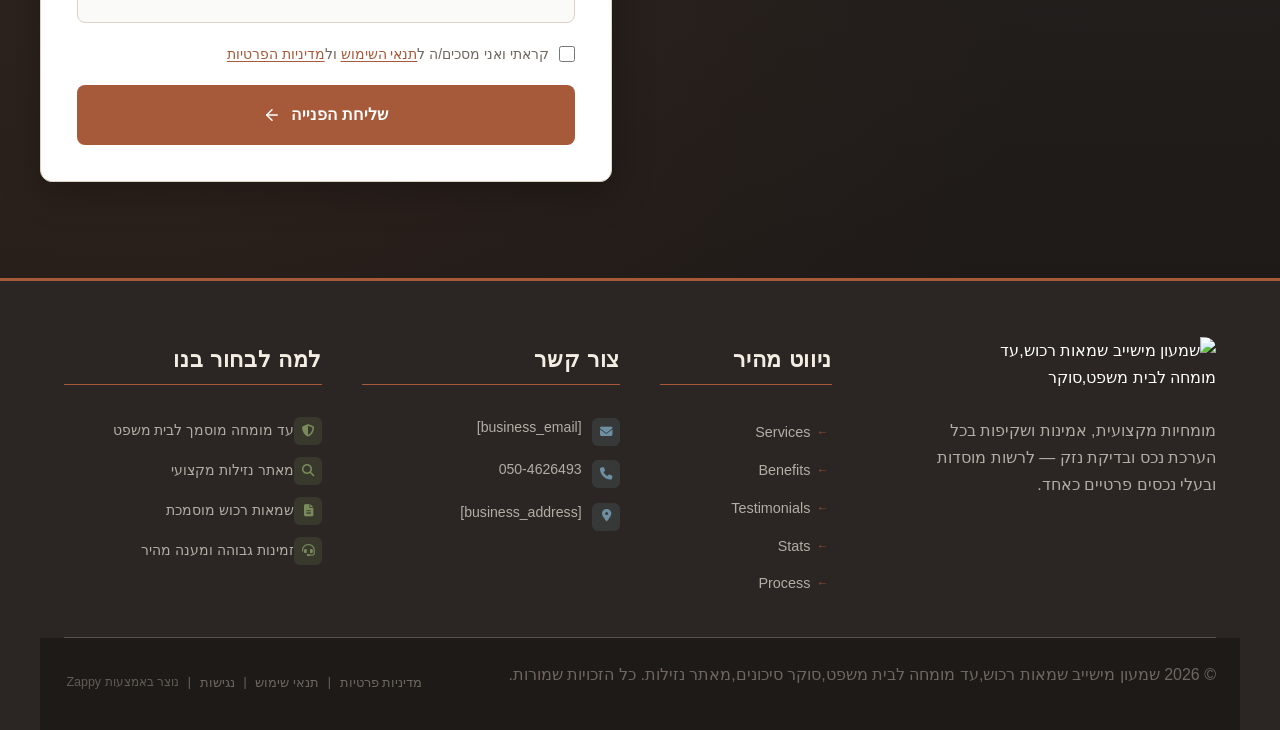
==== commit 88c8c538: "Background sync: Progressive GitHub Sync" ====
--- a/index.html
+++ b/index.html
@@ -354,7 +354,7 @@
     </svg>
   </button>
 
-  <button class="phone-header-btn" data-phone="[business_phone]" aria-label="Call">
+  <button class="phone-header-btn" data-phone="0504626493" aria-label="Call">
     <svg width="20" height="20" viewBox="0 0 24 24" fill="currentColor">
       <path d="M22 16.92v3a2 2 0 0 1-2.18 2 19.79 19.79 0 0 1-8.63-3.07 19.5 19.5 0 0 1-6-6 19.79 19.79 0 0 1-3.07-8.67A2 2 0 0 1 4.11 2h3a2 2 0 0 1 2 1.72 12.84 12.84 0 0 0 .7 2.81 2 2 0 0 1-.45 2.11L8.09 9.91a16 16 0 0 0 6 6l1.27-1.27a2 2 0 0 1 2.11-.45 12.84 12.84 0 0 0 2.81.7A2 2 0 0 1 22 16.92z"></path>
     </svg>
@@ -796,7 +796,7 @@
         const phoneLinks = document.querySelectorAll('a[href^="tel:"]');
         const phoneNumber = phoneLinks.length > 0 
           ? phoneLinks[0].getAttribute('href').replace('tel:', '')
-          : '[business_phone]';
+          : '050-4626493';
         
         window.location.href = 'tel:' + phoneNumber;
         console.log('[Navbar] Phone button clicked');
@@ -1291,7 +1291,7 @@
           </li>
           <li>
             <span class="contact-icon"><i class="fas fa-phone"></i></span>
-            <span class="contact-text"><a href="tel:[business_phone]">[business_phone]</a></span>
+            <span class="contact-text"><a href="tel:050-4626493">050-4626493</a></span>
           </li>
           <li><a href="/"><span class="contact-icon"><i class="fas fa-map-marker-alt"></i></span>
             <span class="contact-text">[business_address]</span></a></li>
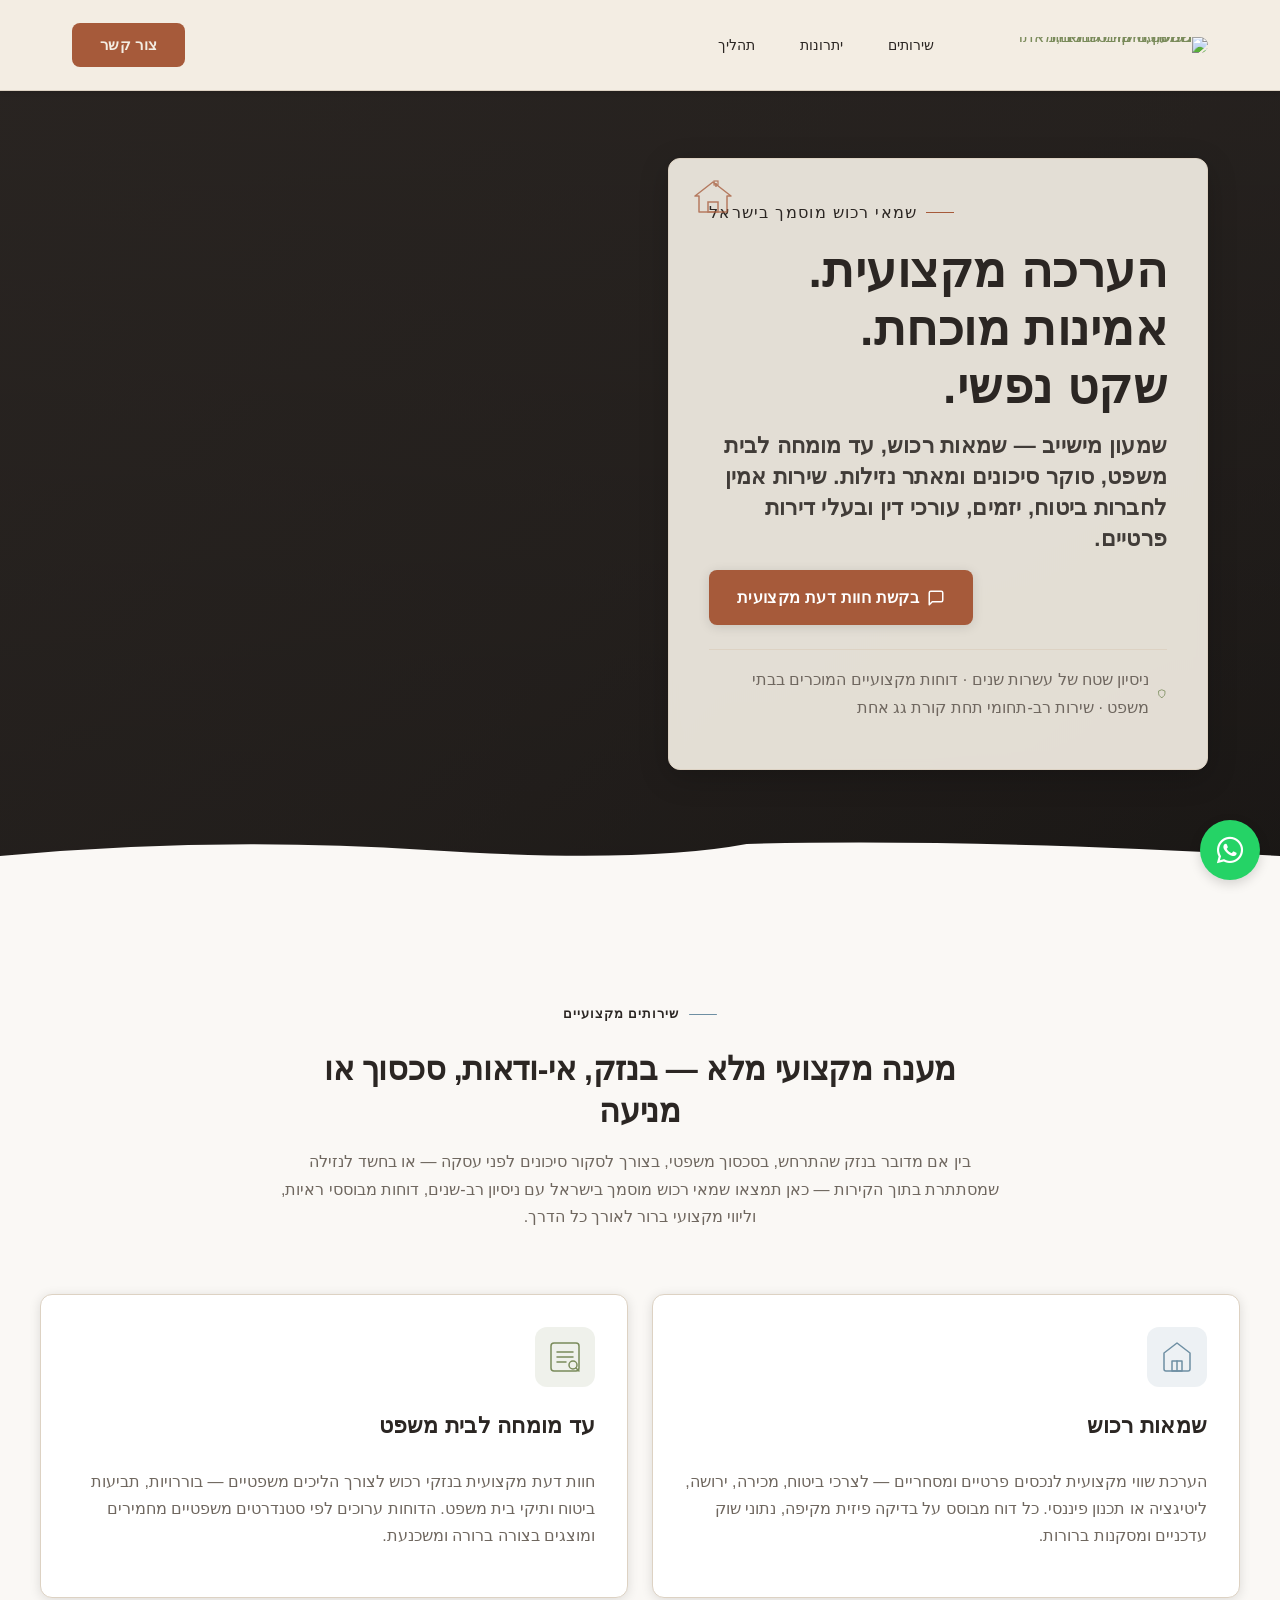
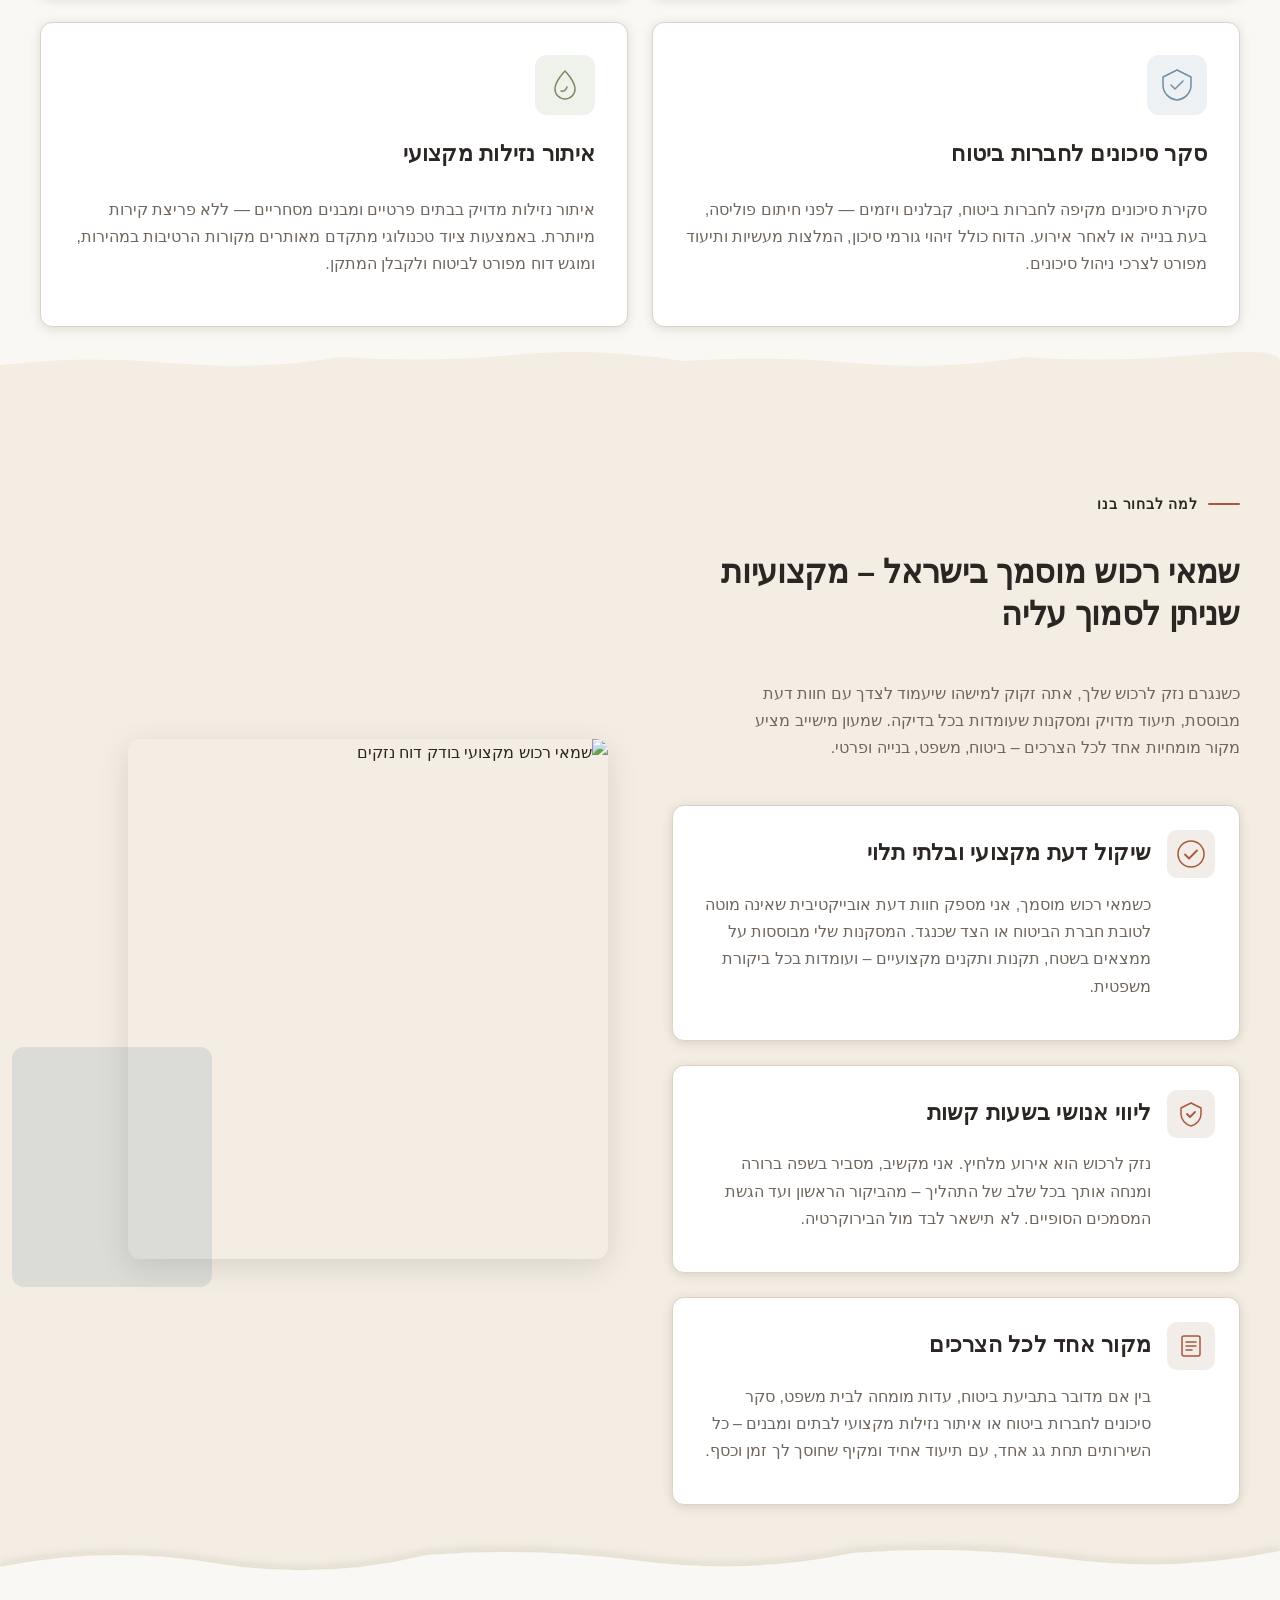
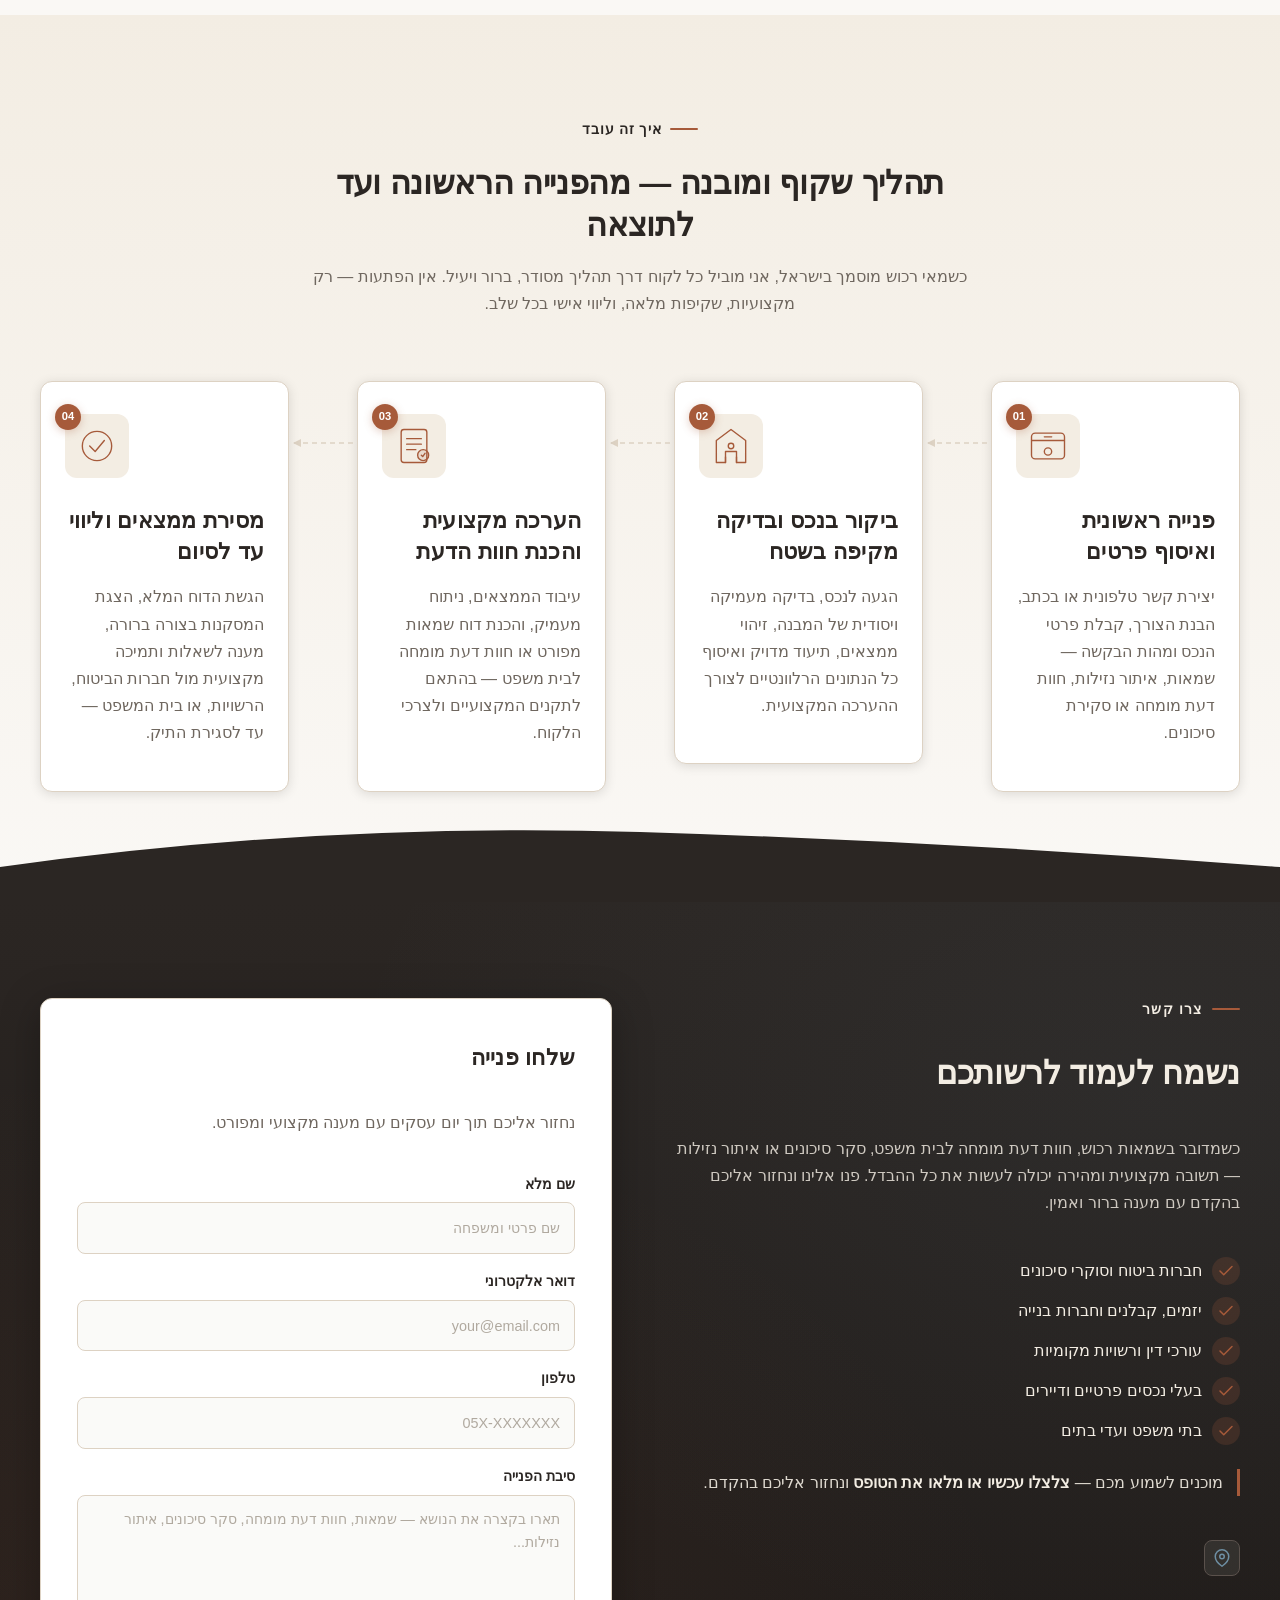
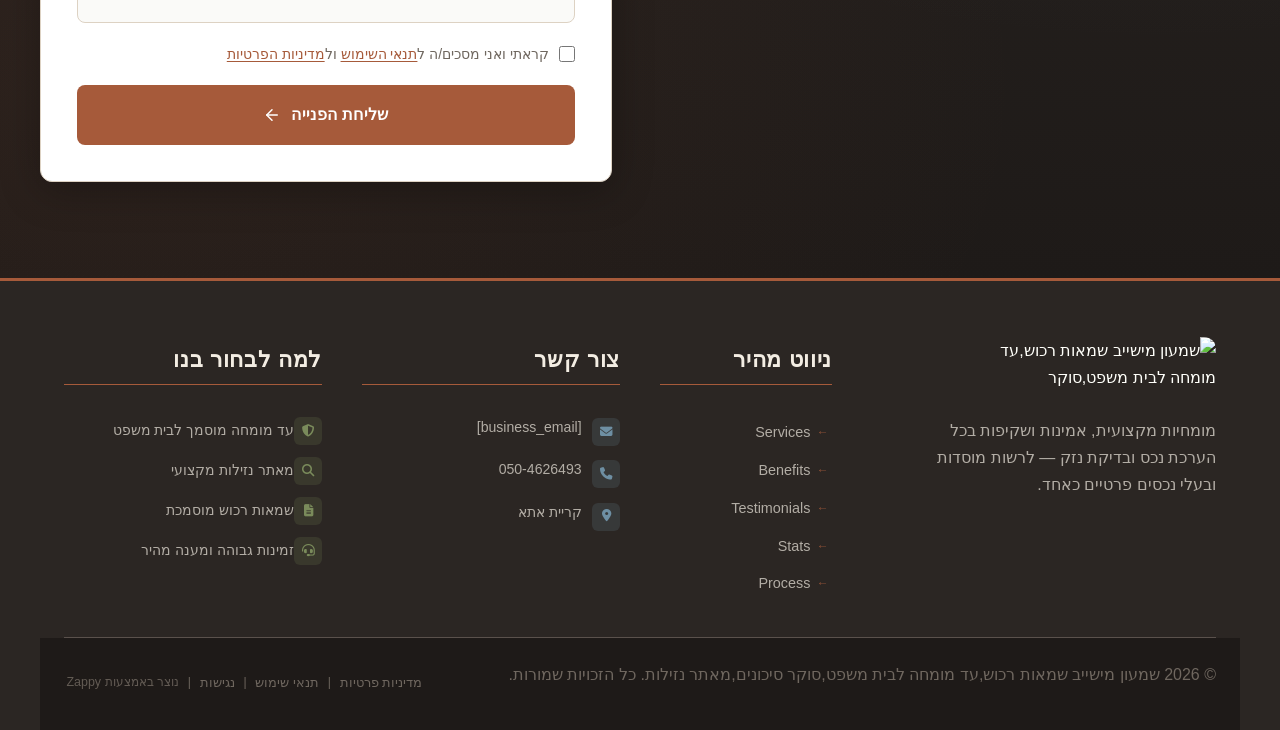
==== commit 4f4a4744: "Background sync: Progressive GitHub Sync" ====
--- a/index.html
+++ b/index.html
@@ -1294,7 +1294,7 @@
             <span class="contact-text"><a href="tel:050-4626493">050-4626493</a></span>
           </li>
           <li><a href="/"><span class="contact-icon"><i class="fas fa-map-marker-alt"></i></span>
-            <span class="contact-text">[business_address]</span></a></li>
+            <span class="contact-text">קריית אתא</span></a></li>
         </ul>
       </div>
 
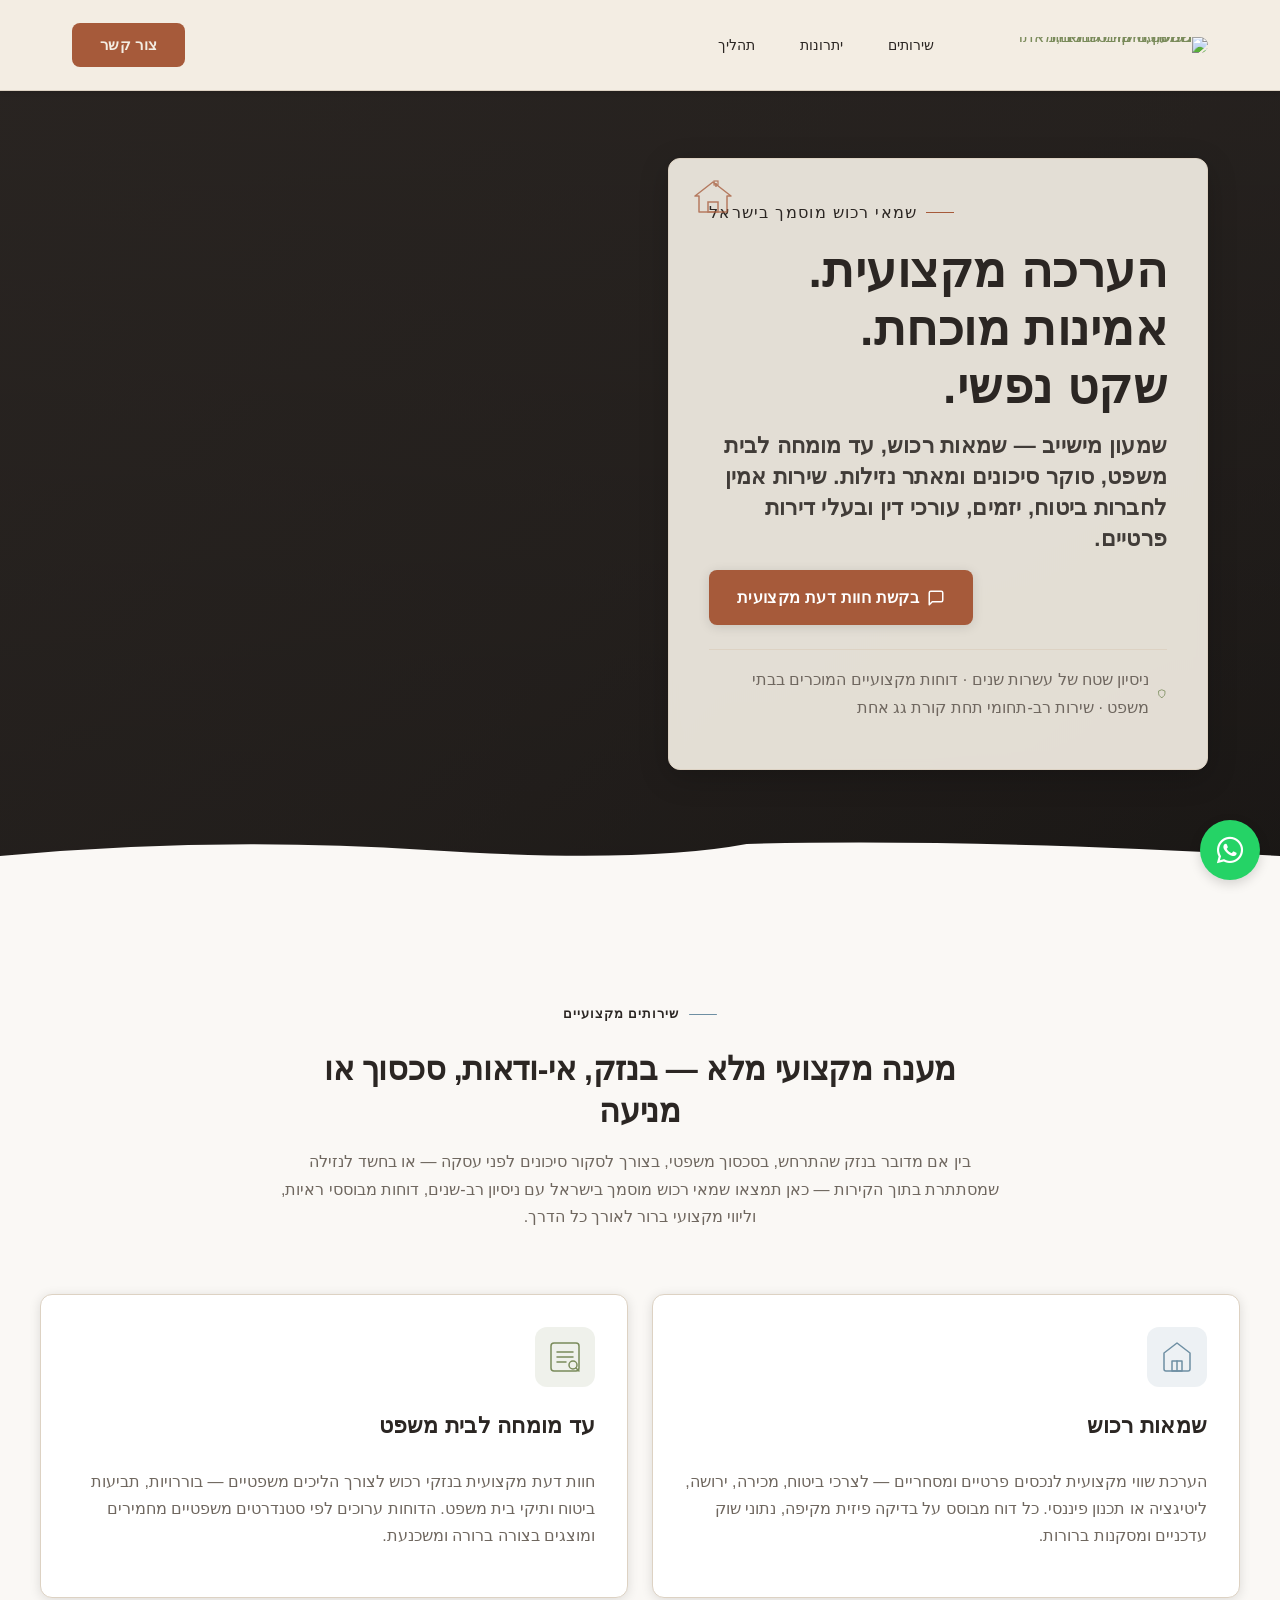
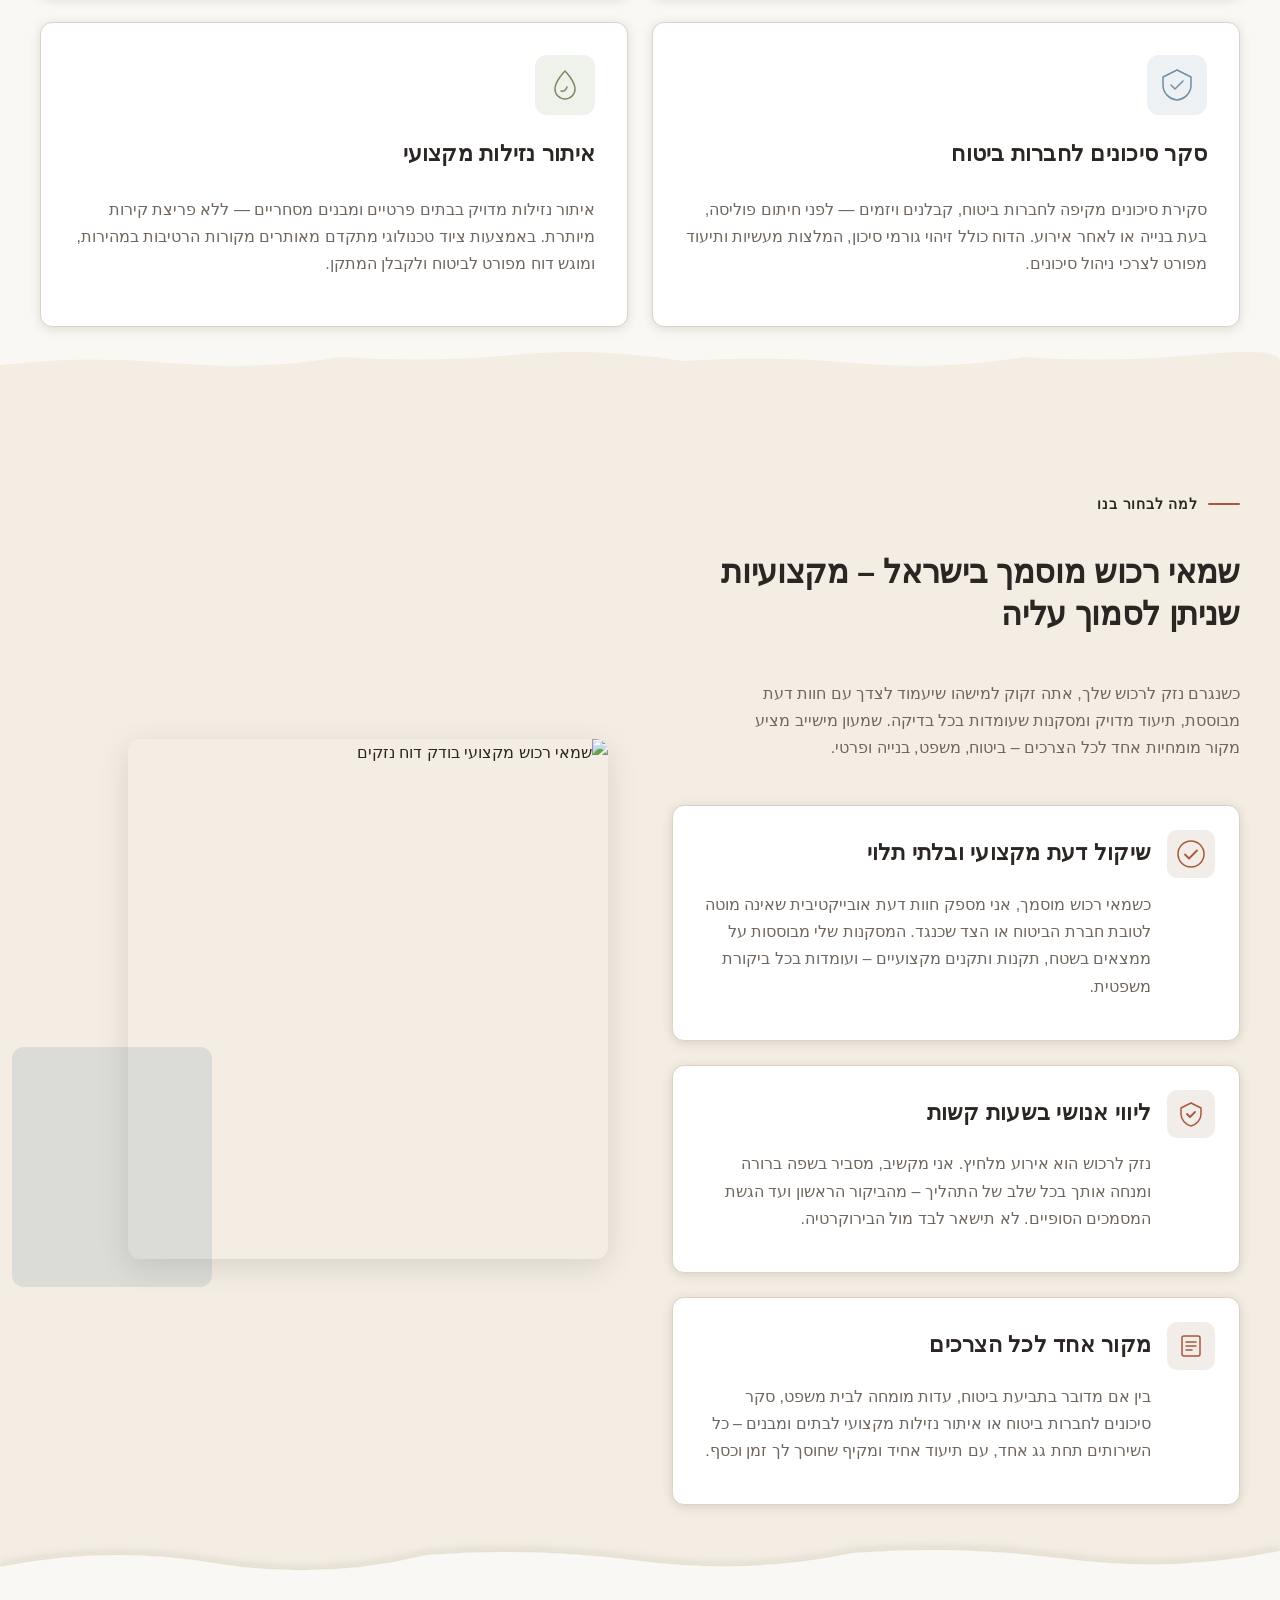
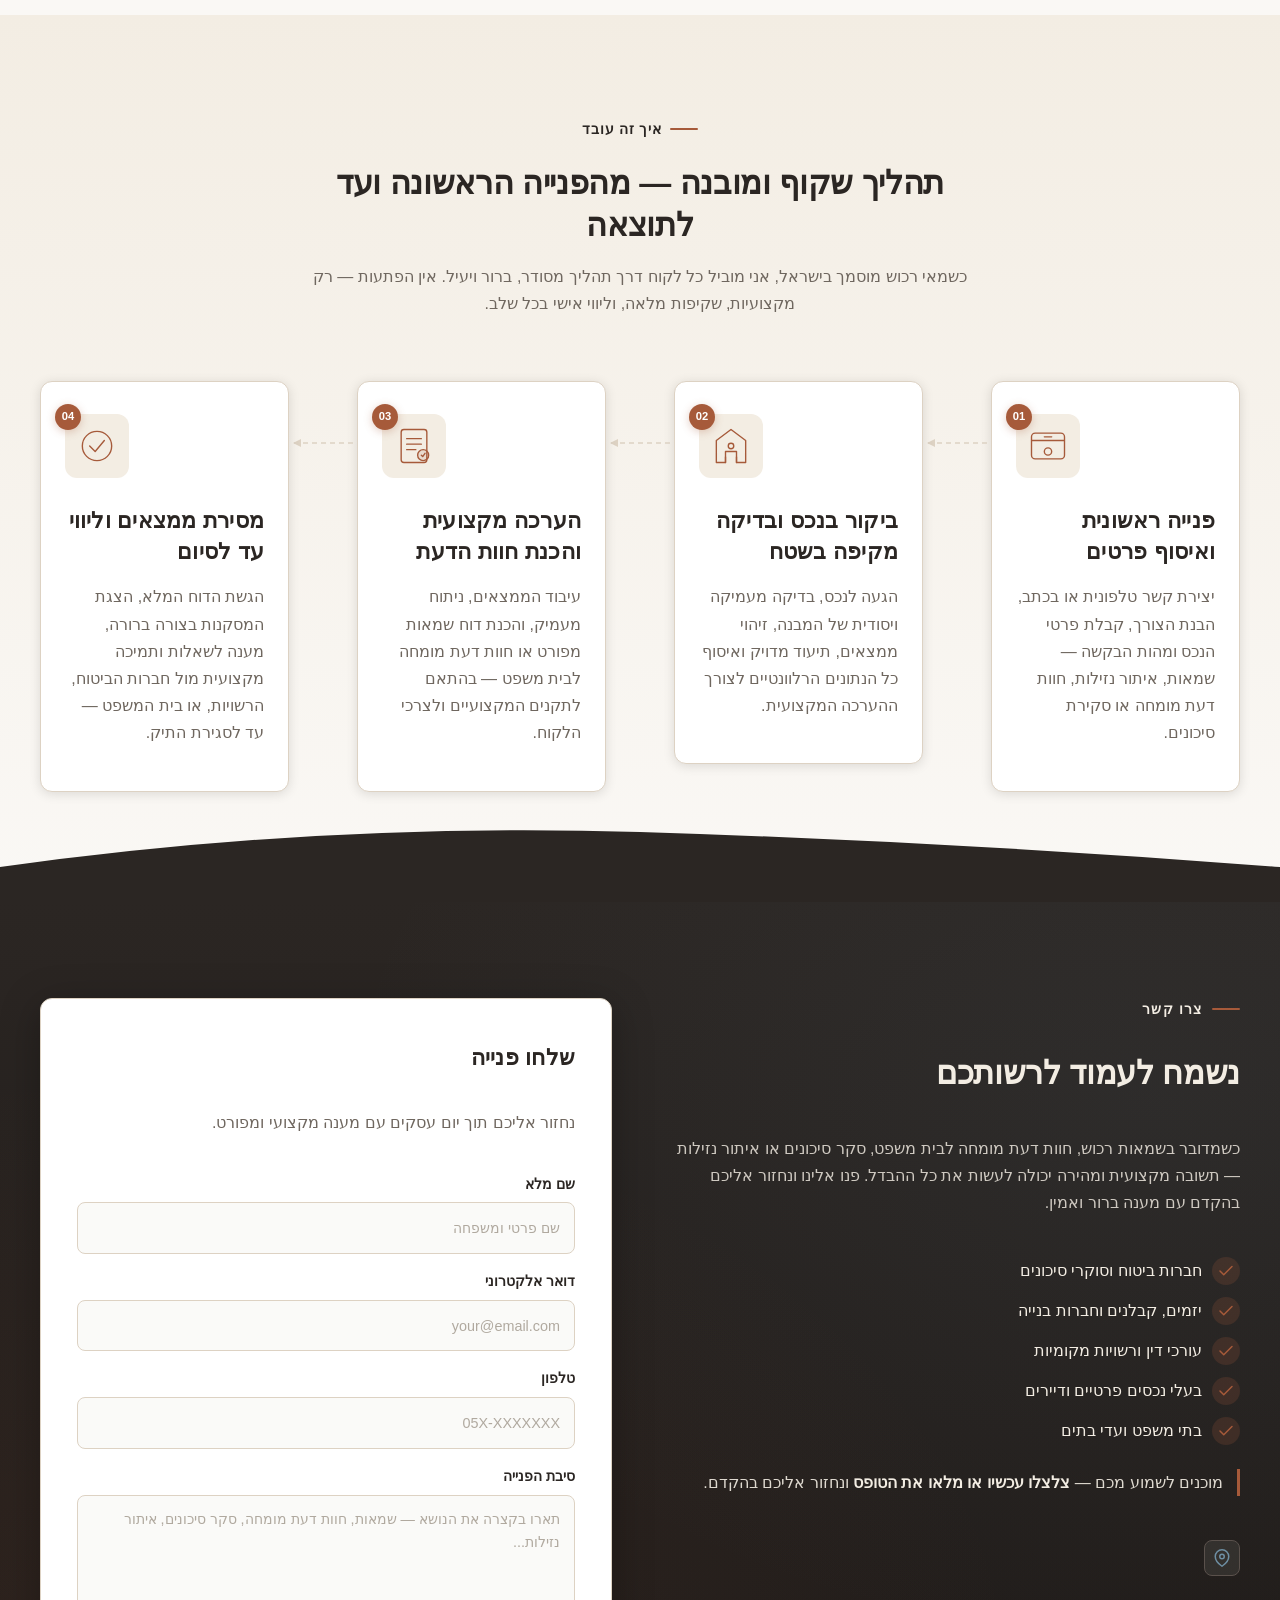
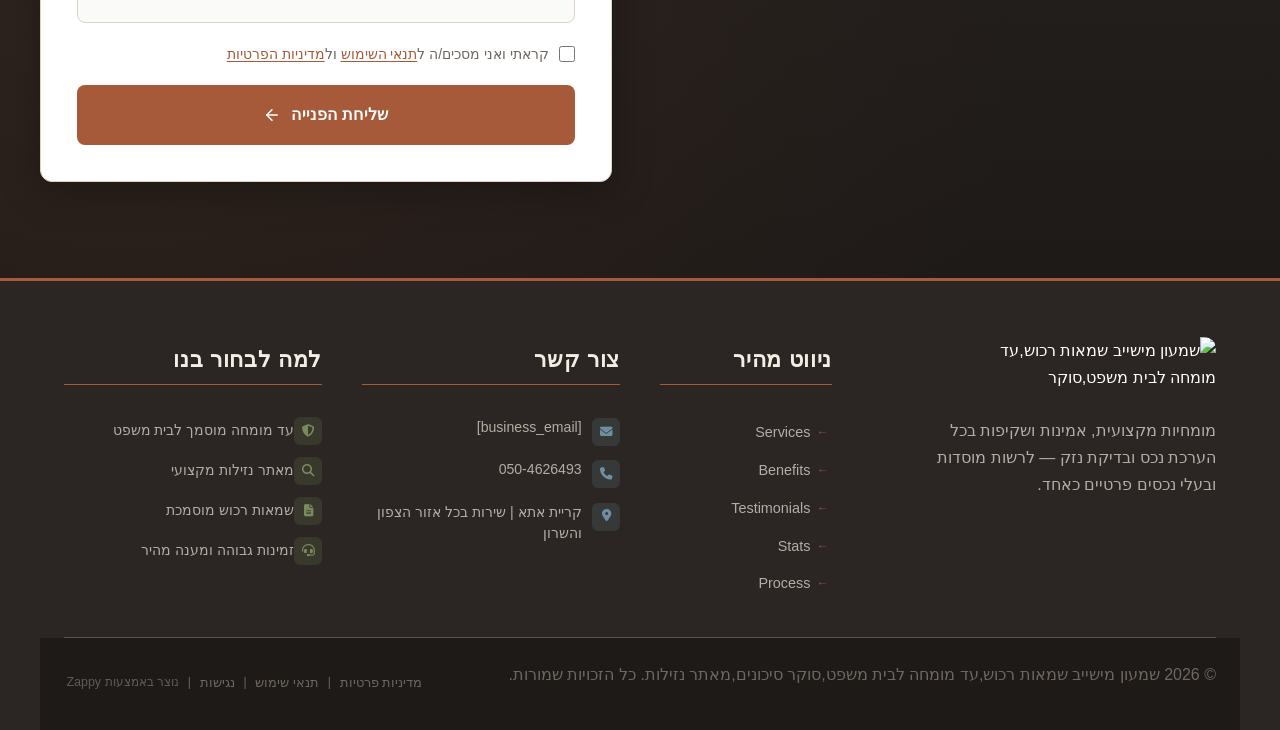
==== commit d58a2ae1: "Background sync: Progressive GitHub Sync" ====
--- a/index.html
+++ b/index.html
@@ -1294,7 +1294,7 @@
             <span class="contact-text"><a href="tel:050-4626493">050-4626493</a></span>
           </li>
           <li><a href="/"><span class="contact-icon"><i class="fas fa-map-marker-alt"></i></span>
-            <span class="contact-text">קריית אתא</span></a></li>
+            <span class="contact-text">קריית אתא | שירות בכל אזור הצפון והשרון</span></a></li>
         </ul>
       </div>
 
